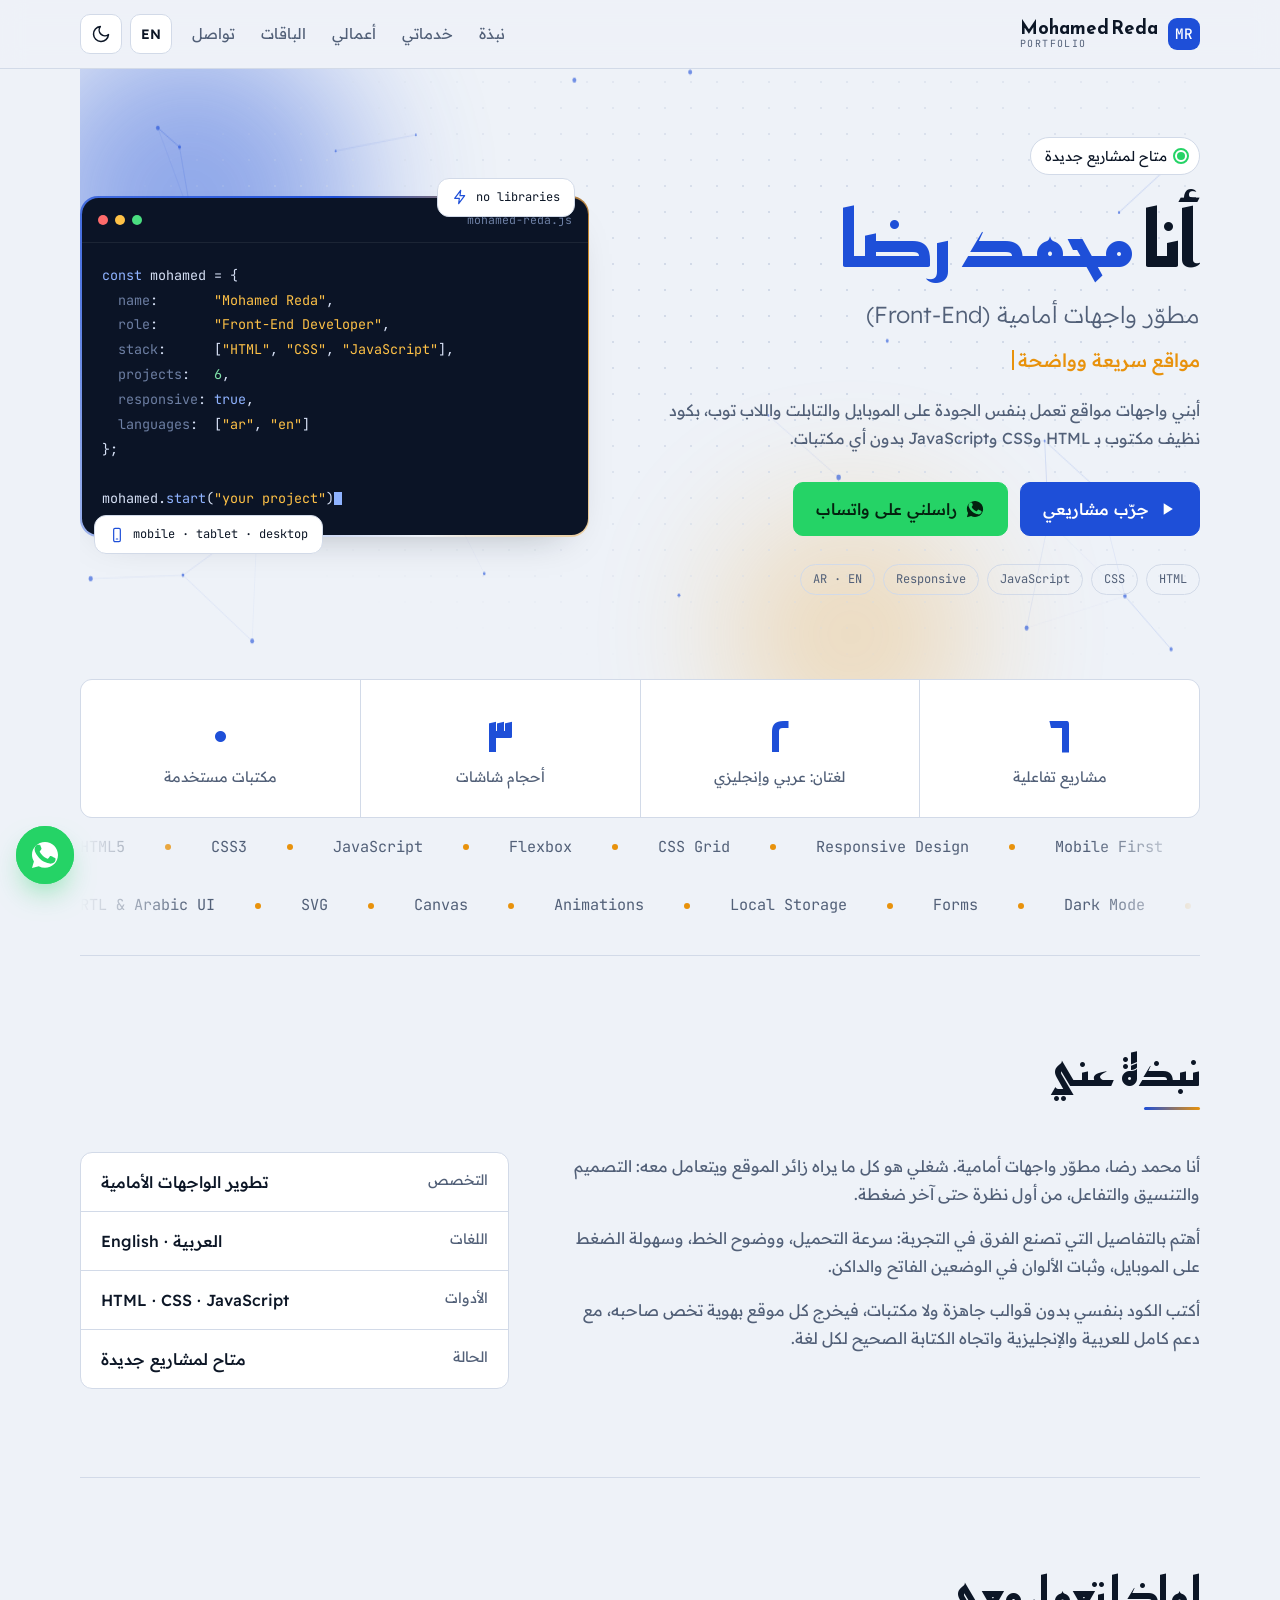
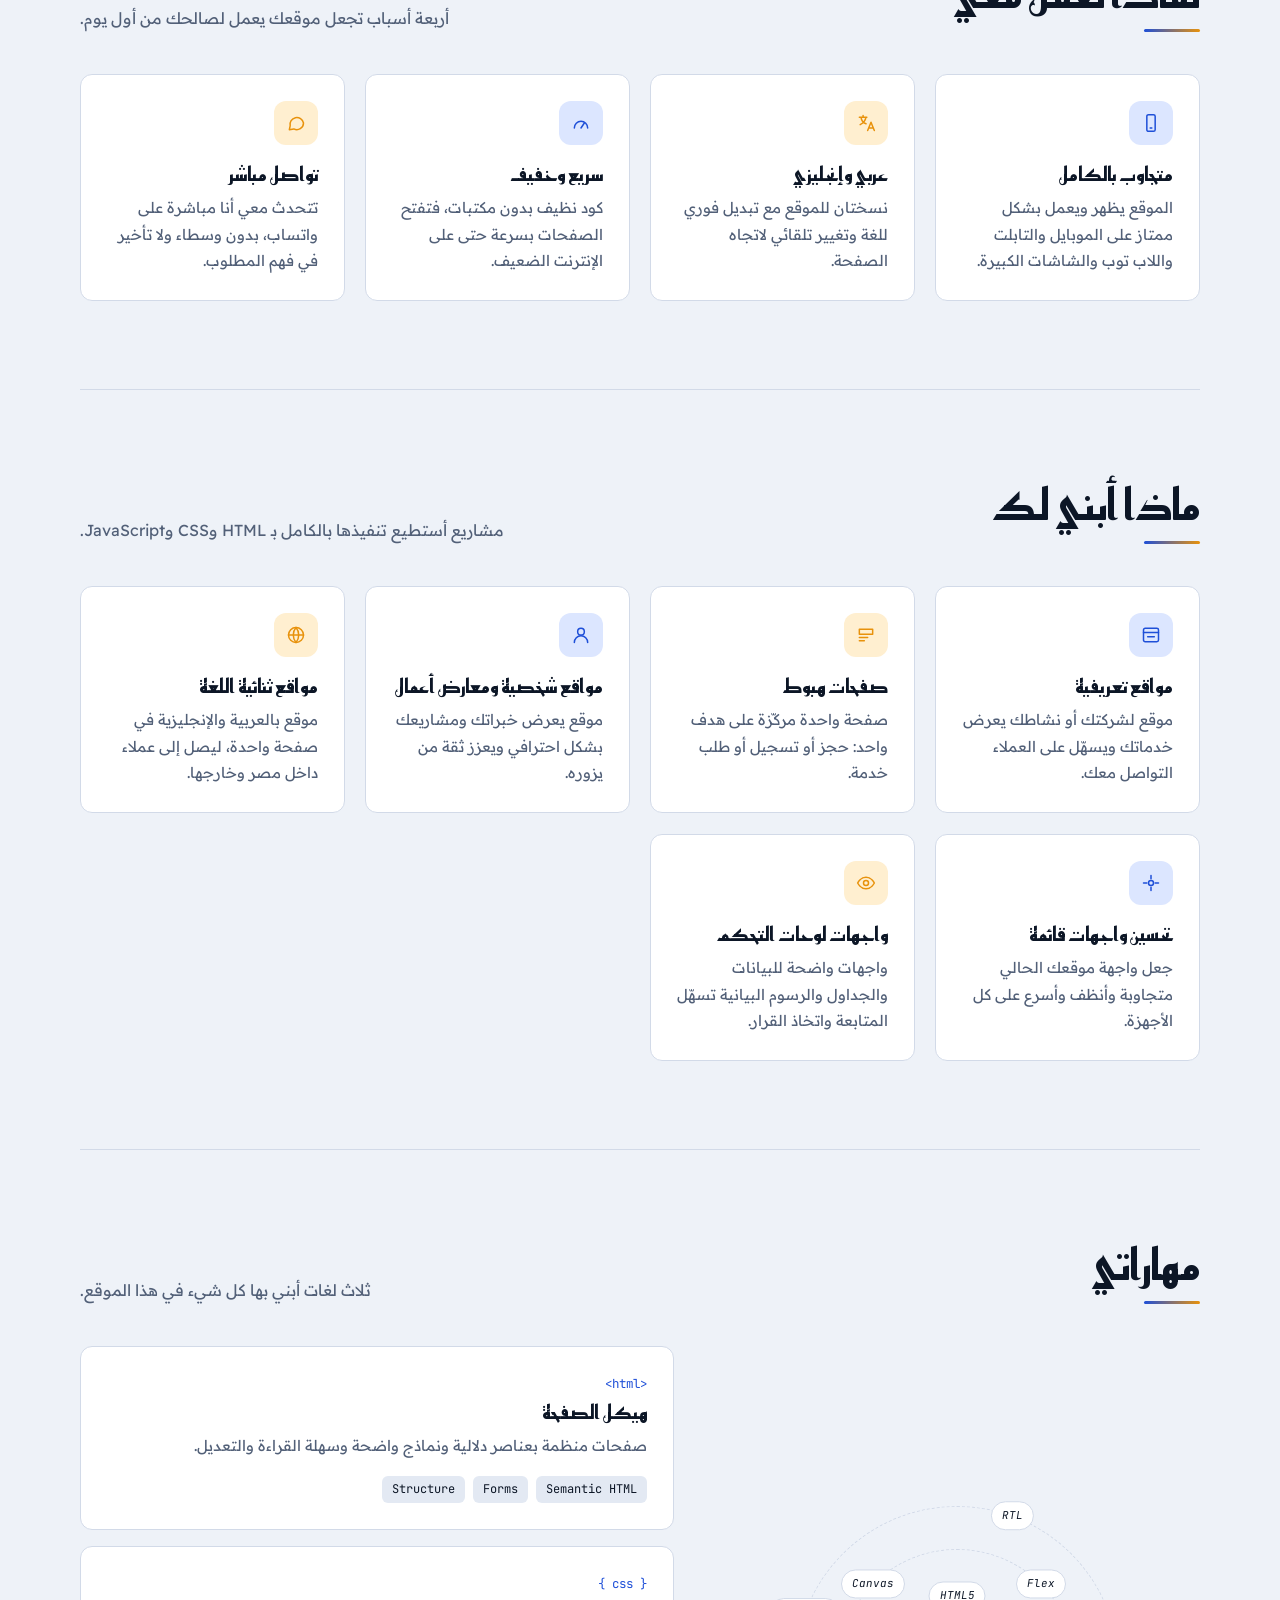
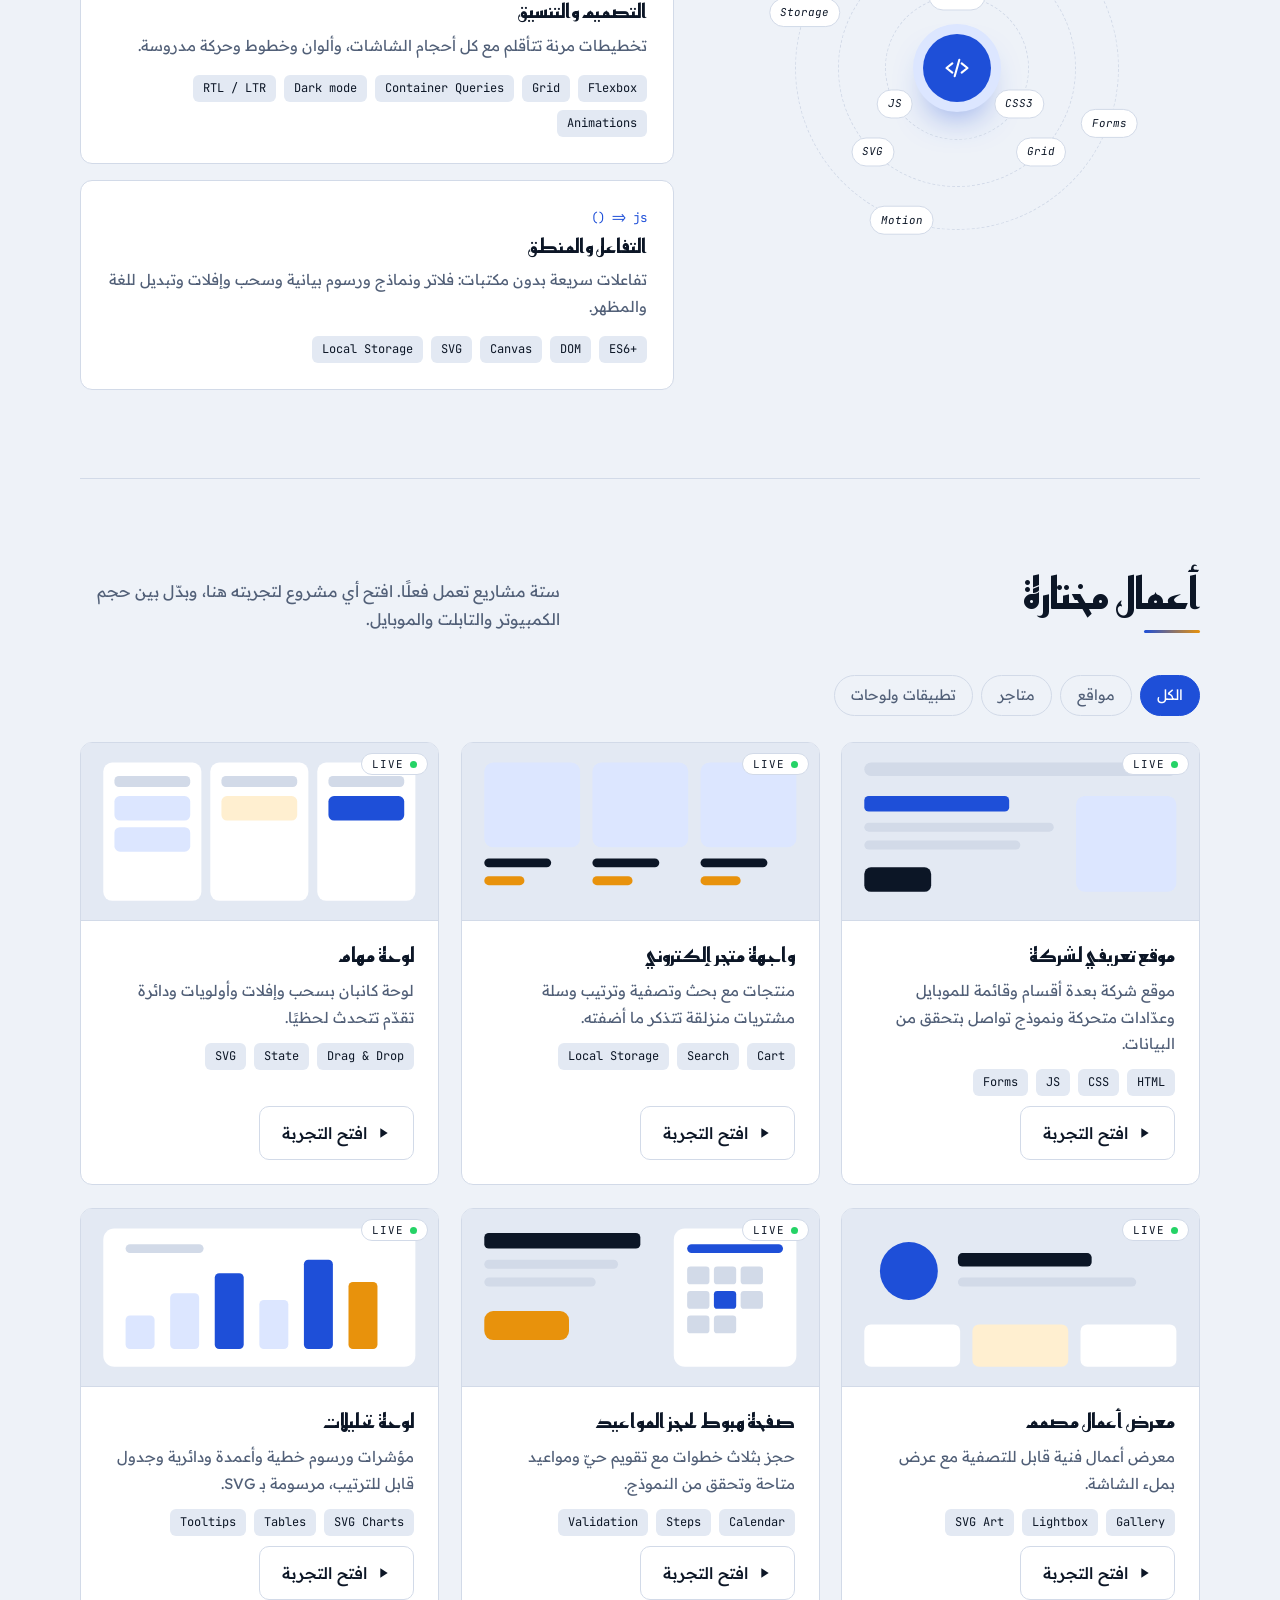
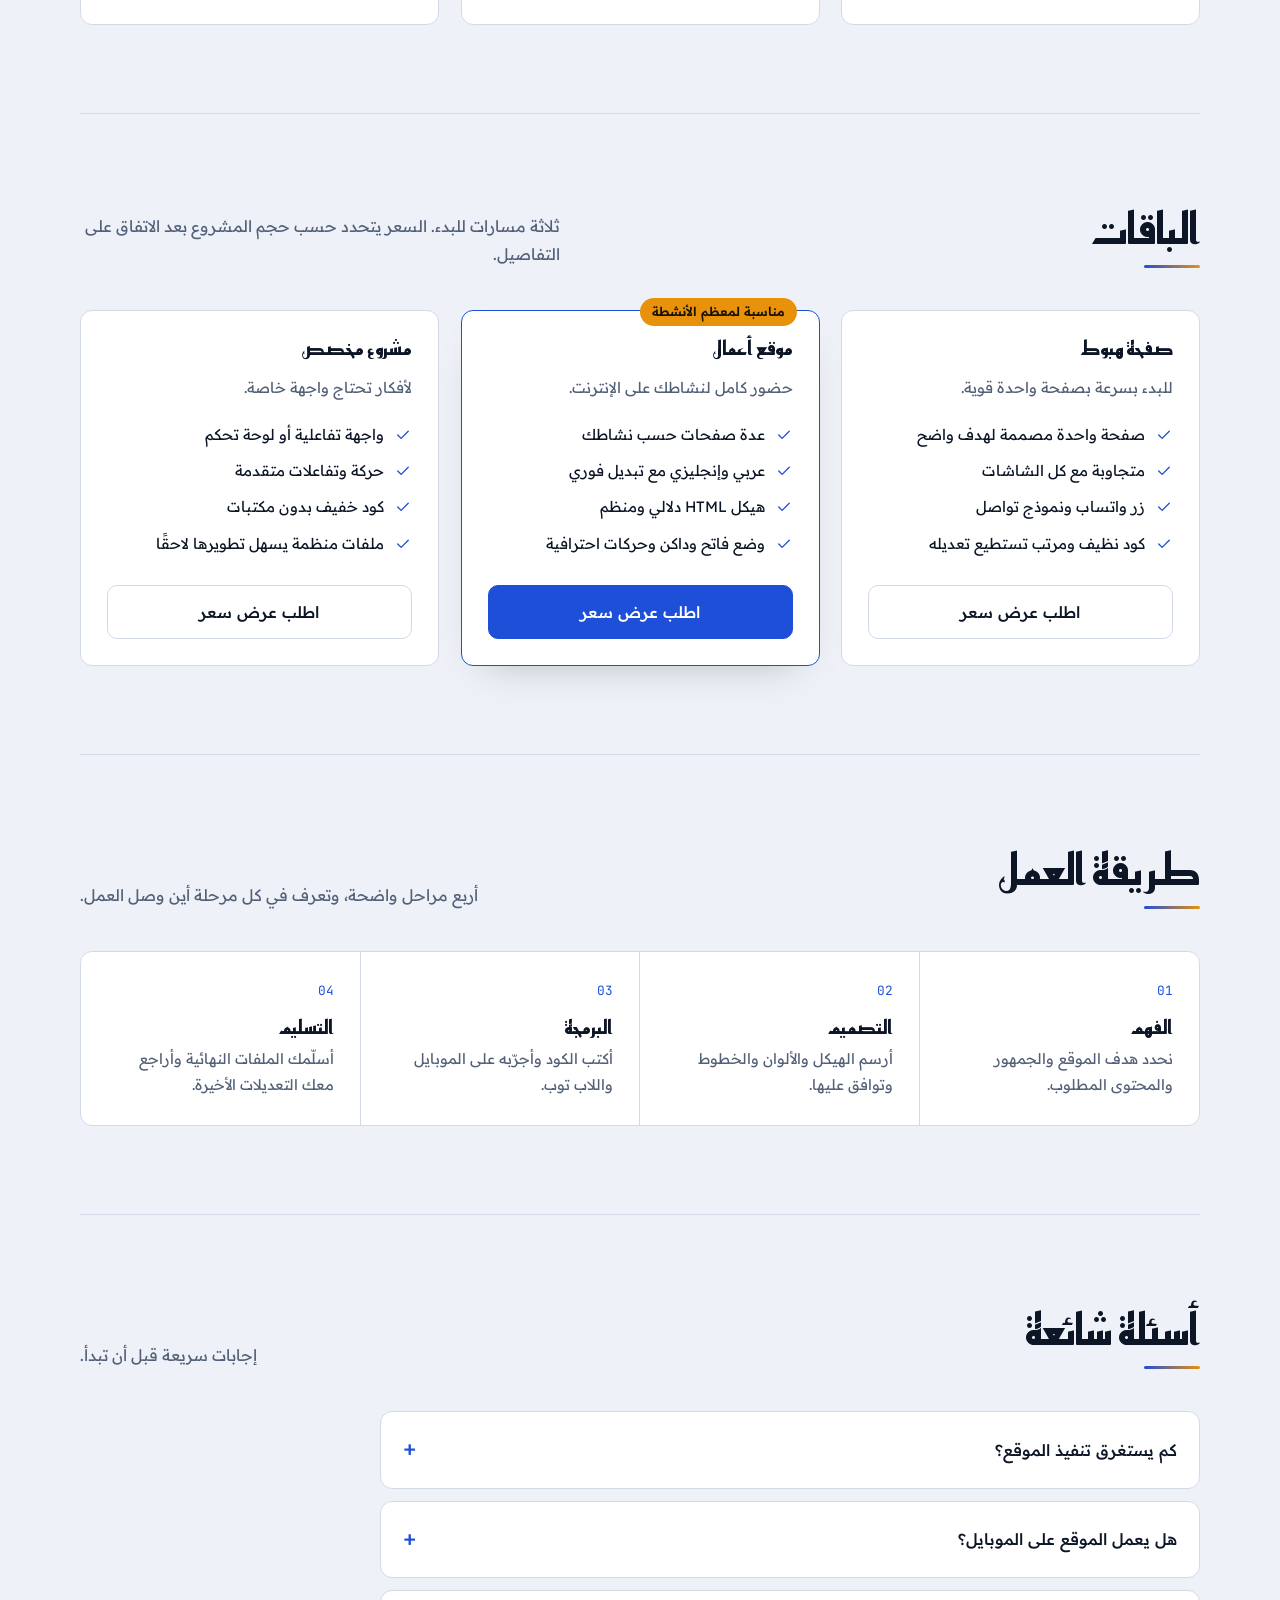
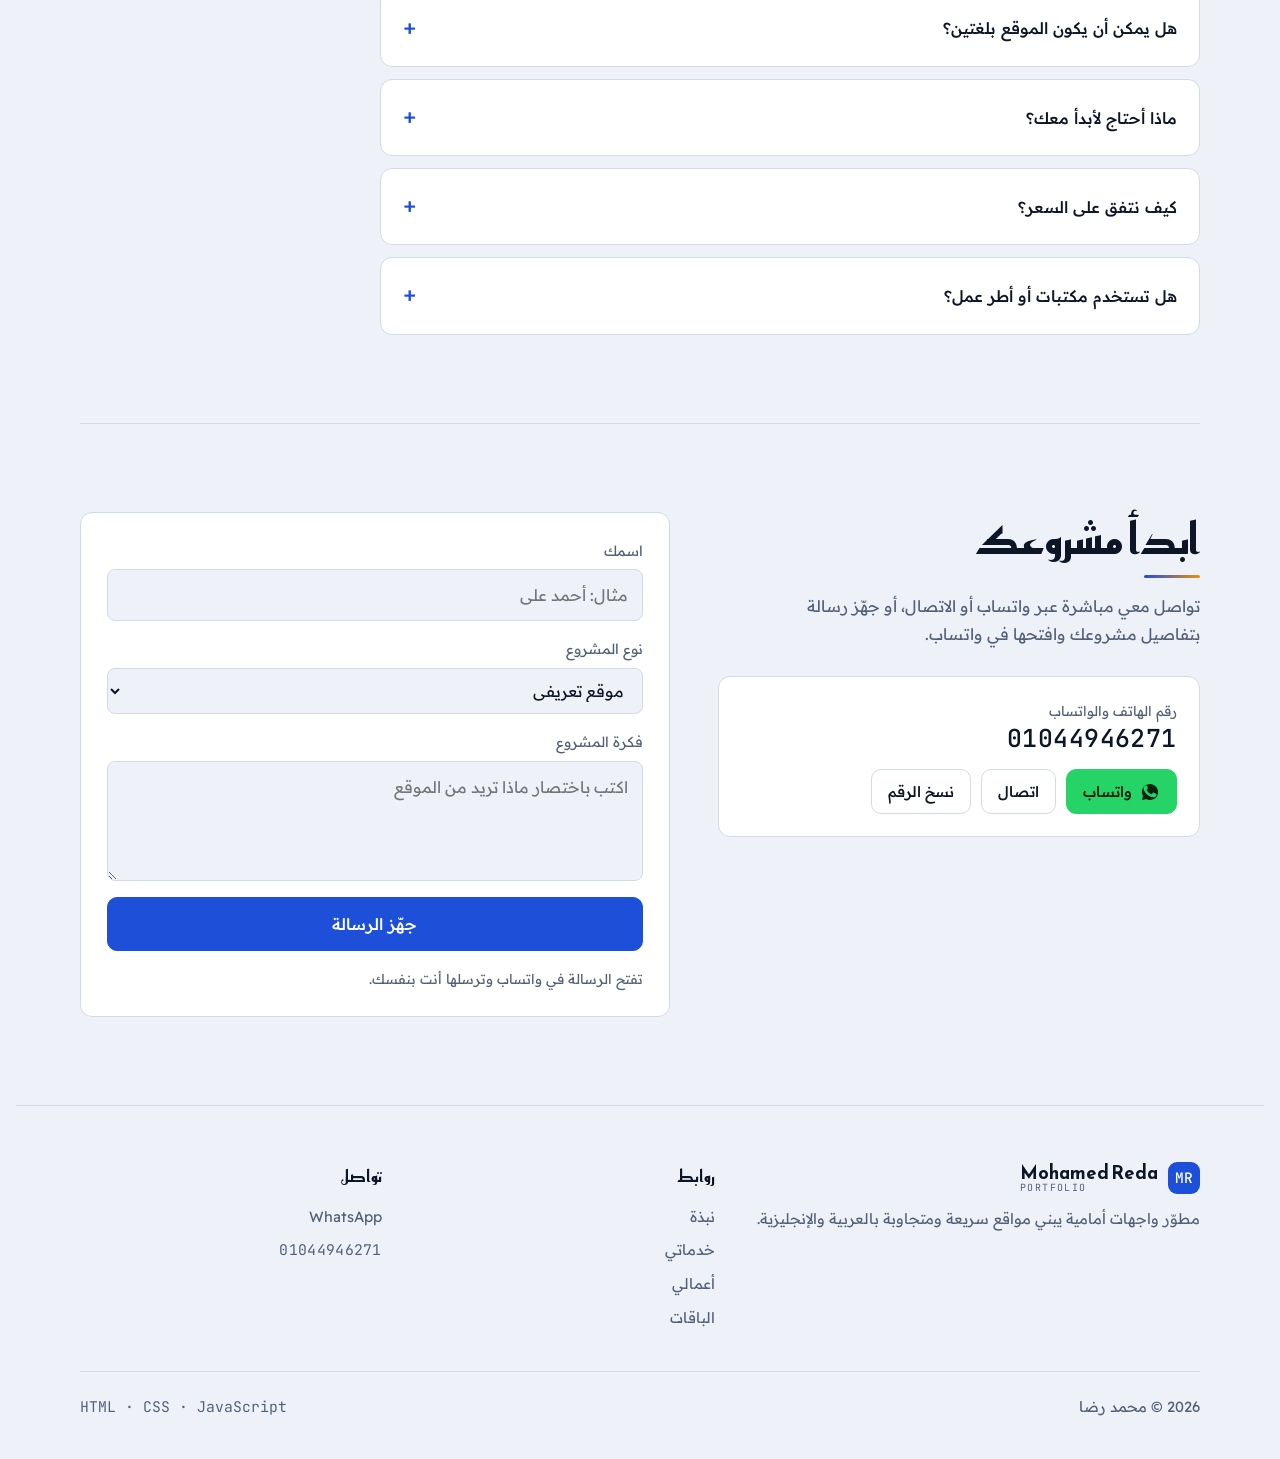
==== Mohamed-Reda-Portfolio-1.html @ 4287ff95 "first commit" ====
<!doctype html>
<html lang="ar" dir="rtl">
<head>
<meta charset="utf-8">
<meta name="viewport" content="width=device-width, initial-scale=1, viewport-fit=cover">
<title>Mohamed Reda Portfolio</title>
<meta name="description" content="Mohamed Reda Portfolio. Front-end web developer building fast, responsive websites in Arabic and English with plain HTML, CSS and JavaScript.">
<meta property="og:type" content="website">
<meta property="og:title" content="Mohamed Reda Portfolio">
<meta property="og:description" content="Front-end web developer. Six live demo projects, responsive on every screen, in Arabic and English.">
<meta name="theme-color" content="#08101E">
<script>
/* set language and direction before first paint */
(function () {
  var lang = "ar";
  try { var s = localStorage.getItem("mr-lang"); if (s === "ar" || s === "en") lang = s; } catch (e) {}
  var r = document.documentElement;
  r.setAttribute("lang", lang);
  r.setAttribute("dir", lang === "ar" ? "rtl" : "ltr");
})();
</script>
<script type="application/ld+json">
{"@context":"https://schema.org","@type":"Person","name":"Mohamed Reda","alternateName":"محمد رضا","jobTitle":"Front-End Web Developer","telephone":"+201044946271","knowsLanguage":["ar","en"],"knowsAbout":["HTML","CSS","JavaScript","Responsive web design"]}
</script>
<link rel="icon" href="data:image/svg+xml,%3Csvg xmlns='http://www.w3.org/2000/svg' viewBox='0 0 32 32'%3E%3Crect width='32' height='32' rx='8' fill='%231E4FD8'/%3E%3Ctext x='16' y='22' font-family='monospace' font-size='15' font-weight='700' text-anchor='middle' fill='white'%3EMR%3C/text%3E%3C/svg%3E">
<link rel="preconnect" href="https://fonts.googleapis.com">
<link rel="preconnect" href="https://fonts.gstatic.com" crossorigin>
<link rel="stylesheet" href="https://fonts.googleapis.com/css2?family=Reem+Kufi:wght@500;700&family=Readex+Pro:wght@300;400;500;600&family=JetBrains+Mono:wght@400;500&display=swap">
<style>
/* ===== css/style.css ===== */
/* Mohamed Reda Portfolio: main styles.
   Layout: bilingual (RTL/LTR) long-form portfolio. Midnight-navy ground, cobalt accent, amber highlight.
   One bold moment: the hero (particles, glow, spinning-border code card). Everything else stays quiet and consistent. */

:root {
  --bg: #EEF2F8;
  --surface: #FFFFFF;
  --surface-2: #E3E9F3;
  --fg: #0C1626;
  --muted: #526078;
  --line: #D2DAE8;
  --accent: #1E4FD8;
  --accent-ink: #FFFFFF;
  --accent-soft: #DCE6FF;
  --amber: #E8920C;
  --amber-soft: #FFEFD0;
  --code-bg: #0B1426;
  --code-fg: #D6E0F5;
  --code-key: #8FB3FF;
  --code-str: #FFC247;
  --code-dim: #6D7FA3;
  --shadow: 0 18px 40px -26px rgba(12, 22, 38, .35);

  --wa: #25D366;
  --wa-ink: #04210F;

  --font-display: "Reem Kufi", "Readex Pro", system-ui, sans-serif;
  --font-body: "Readex Pro", system-ui, -apple-system, "Segoe UI", Tahoma, sans-serif;
  --font-mono: "JetBrains Mono", ui-monospace, Menlo, Consolas, monospace;

  --radius: 12px;
  --maxw: 1120px;
  --dir: 1;
}
@media (prefers-color-scheme: dark) {
  :root:not([data-theme="light"]) {
    --bg: #08101E;
    --surface: #101B2E;
    --surface-2: #17243B;
    --fg: #E6EDF9;
    --muted: #92A1BC;
    --line: #22314B;
    --accent: #7BA5FF;
    --accent-ink: #06122B;
    --accent-soft: #16264A;
    --amber: #FFC247;
    --amber-soft: #3A2B0C;
    --code-bg: #060C18;
    --shadow: 0 18px 40px -26px rgba(0, 0, 0, .8);
    color-scheme: dark;
  }
}
:root[data-theme="dark"] {
  --bg: #08101E;
  --surface: #101B2E;
  --surface-2: #17243B;
  --fg: #E6EDF9;
  --muted: #92A1BC;
  --line: #22314B;
  --accent: #7BA5FF;
  --accent-ink: #06122B;
  --accent-soft: #16264A;
  --amber: #FFC247;
  --amber-soft: #3A2B0C;
  --code-bg: #060C18;
  --shadow: 0 18px 40px -26px rgba(0, 0, 0, .8);
  color-scheme: dark;
}
html[dir="rtl"] { --dir: -1; }

* { box-sizing: border-box; }
[hidden] { display: none !important; }
img { max-width: 100%; }
html { scroll-behavior: smooth; scroll-padding-top: 84px; }
body {
  margin: 0;
  background: var(--bg);
  color: var(--fg);
  font-family: var(--font-body);
  font-size: 16px;
  line-height: 1.75;
  padding-inline: 16px;
  padding-block: 0;
  -webkit-font-smoothing: antialiased;
  overflow-wrap: break-word;
  overflow-x: clip;
}
html.lock { overflow: hidden; }
a { color: inherit; }
:focus-visible { outline: 2px solid var(--accent); outline-offset: 3px; border-radius: 4px; }
.wrap { max-width: var(--maxw); margin-inline: auto; min-width: 0; }
h1, h2, h3 { font-family: var(--font-display); text-wrap: balance; line-height: 1.25; margin: 0; }
p { margin: 0; }
.sr { position: absolute; width: 1px; height: 1px; overflow: hidden; clip: rect(0 0 0 0); white-space: nowrap; }
.num { direction: ltr; unicode-bidi: isolate; display: inline-block; font-family: var(--font-mono); letter-spacing: .02em; }
.ic { width: 20px; height: 20px; fill: none; stroke: currentColor; stroke-width: 1.8; stroke-linecap: round; stroke-linejoin: round; flex: none; }
.ic-fill { width: 20px; height: 20px; flex: none; }

/* ---------- scroll reveal (readable at rest, slides into place) ---------- */
html.anim [data-r] {
  opacity: .3; translate: 0 30px;
  transition: opacity .8s ease, translate .9s cubic-bezier(.2,.7,.2,1), scale .9s cubic-bezier(.2,.7,.2,1), transform .3s ease, border-color .3s ease, box-shadow .3s ease;
  transition-delay: var(--d, 0ms);
}
html.anim [data-r="left"] { translate: calc(var(--dir) * 44px) 0; }
html.anim [data-r="right"] { translate: calc(var(--dir) * -44px) 0; }
html.anim [data-r="zoom"] { translate: none; scale: .92; }
html.anim [data-r].in { opacity: 1; translate: none; scale: none; }
@media (max-width: 1180px) {
  html.anim [data-r="left"], html.anim [data-r="right"] { translate: 0 30px; }
}

/* ---------- top bar ---------- */
.bar {
  position: sticky; top: env(safe-area-inset-top, 0px); z-index: 30;
  margin-inline: -16px; padding-inline: 16px;
  background: color-mix(in srgb, var(--bg) 86%, transparent);
  backdrop-filter: blur(12px);
  border-bottom: 1px solid var(--line);
  transition: box-shadow .3s ease;
}
.bar.scrolled { box-shadow: 0 10px 30px -22px rgba(0, 0, 0, .6); }
.bar .wrap { display: flex; align-items: center; justify-content: space-between; gap: 12px; height: 68px; transition: height .3s ease; }
.bar.scrolled .wrap { height: 58px; }
.progress { position: absolute; bottom: -1px; inset-inline: 0; height: 2px; background: linear-gradient(90deg, var(--accent), var(--amber)); transform: scaleX(0); transform-origin: left; }
html[dir="rtl"] .progress { transform-origin: right; }
.brand { font-family: var(--font-display); font-weight: 700; font-size: 1.15rem; text-decoration: none; display: flex; align-items: center; gap: 10px; white-space: nowrap; flex: none; line-height: 1.1; }
.brand b { width: 32px; height: 32px; border-radius: 9px; background: var(--accent); color: var(--accent-ink); display: grid; place-items: center; font-size: .9rem; font-family: var(--font-mono); font-weight: 500; direction: ltr; transition: transform .4s cubic-bezier(.2,.7,.2,1); }
.brand:hover b { transform: rotate(-8deg) scale(1.08); }
.bname { display: grid; direction: ltr; text-align: start; }
.bname small { font-family: var(--font-mono); font-weight: 400; font-size: .62rem; letter-spacing: .14em; text-transform: uppercase; color: var(--muted); }
.nav { display: flex; align-items: center; gap: 8px; min-width: 0; }
.nav-links { display: flex; gap: 2px; overflow-x: auto; scrollbar-width: none; min-width: 0; }
.nav-links::-webkit-scrollbar { display: none; }
.nav-links a { position: relative; text-decoration: none; padding: 6px 12px; border-radius: 8px; font-size: .93rem; color: var(--muted); white-space: nowrap; transition: color .2s ease; }
.nav-links a::after { content: ""; position: absolute; inset-inline: 12px; bottom: 2px; height: 2px; border-radius: 2px; background: var(--accent); transform: scaleX(0); transition: transform .3s cubic-bezier(.2,.7,.2,1); }
.nav-links a:hover, .nav-links a.active { color: var(--fg); }
.nav-links a:hover::after, .nav-links a.active::after { transform: scaleX(1); }
.tool-btn {
  flex: none; min-width: 40px; height: 40px; padding-inline: 10px; border-radius: 10px; border: 1px solid var(--line);
  background: var(--surface); color: var(--fg); cursor: pointer; display: grid; place-items: center;
  font: inherit; font-size: .85rem; font-weight: 600; transition: border-color .2s ease, transform .3s ease;
}
.tool-btn:hover { border-color: var(--accent); }
.theme-btn:hover svg { animation: wiggle .6s ease; }
.theme-btn .sun { display: none; }
:root[data-theme="dark"] .theme-btn .sun { display: block; }
:root[data-theme="dark"] .theme-btn .moon { display: none; }
@media (prefers-color-scheme: dark) {
  :root:not([data-theme="light"]) .theme-btn .sun { display: block; }
  :root:not([data-theme="light"]) .theme-btn .moon { display: none; }
}
@keyframes wiggle { 25% { transform: rotate(-20deg); } 75% { transform: rotate(20deg); } }

/* ---------- buttons ---------- */
.btn {
  position: relative; overflow: hidden; isolation: isolate;
  display: inline-flex; align-items: center; justify-content: center; gap: 8px; padding: 12px 22px; border-radius: 10px; font: inherit; font-weight: 500;
  text-decoration: none; cursor: pointer; border: 1px solid var(--line); background: var(--surface); color: var(--fg); min-height: 46px;
  transition: transform .2s ease, border-color .2s ease, box-shadow .2s ease, filter .2s ease;
}
.btn::after { content: ""; position: absolute; inset: 0; z-index: -1; background: linear-gradient(110deg, transparent 30%, rgba(255,255,255,.3) 50%, transparent 70%); translate: -120% 0; transition: translate .7s ease; }
.btn:hover::after { translate: 120% 0; }
.btn:hover { border-color: var(--accent); transform: translateY(-2px); }
.btn:active { transform: translateY(0) scale(.98); }
.btn.primary { background: var(--accent); color: var(--accent-ink); border-color: var(--accent); }
.btn.primary:hover { filter: brightness(1.08); box-shadow: 0 12px 26px -12px var(--accent); }
.btn.wa { background: var(--wa); color: var(--wa-ink); border-color: var(--wa); }
.btn.wa:hover { filter: brightness(1.05); box-shadow: 0 12px 26px -12px var(--wa); }
.wa-ic { color: #fff; --hs: var(--wa); }
.btn.wa .wa-ic { color: var(--wa-ink); --hs: var(--wa); }
.magnetic { translate: var(--tx, 0px) var(--tyy, 0px); transition: translate .25s ease, transform .2s ease, border-color .2s ease, box-shadow .2s ease, filter .2s ease; }
.ripple { position: absolute; border-radius: 50%; background: currentColor; opacity: .25; transform: scale(0); animation: ripple .65s ease-out forwards; pointer-events: none; z-index: -1; }
@keyframes ripple { to { transform: scale(4); opacity: 0; } }

/* ---------- hover helpers ---------- */
.lift { transform: perspective(900px) rotateX(var(--rx, 0deg)) rotateY(var(--ry, 0deg)) translateY(var(--ty, 0px)); transition: transform .25s ease, border-color .3s ease, box-shadow .3s ease; will-change: transform; }
.lift:hover { --ty: -5px; }
.spot { position: relative; }
.spot::before { content: ""; position: absolute; inset: 0; z-index: 0; border-radius: inherit; pointer-events: none; opacity: 0; transition: opacity .3s ease;
  background: radial-gradient(260px circle at var(--mx, 50%) var(--my, 50%), color-mix(in srgb, var(--accent) 16%, transparent), transparent 70%); }
.spot:hover::before { opacity: 1; }
.spot > * { position: relative; z-index: 1; }
.cursor-glow { position: fixed; z-index: 1; left: 0; top: 0; width: 460px; height: 460px; margin: -230px 0 0 -230px; border-radius: 50%; pointer-events: none; opacity: 0;
  background: radial-gradient(circle, color-mix(in srgb, var(--accent) 14%, transparent), transparent 65%); transition: opacity .4s ease; will-change: transform; }
.cursor-glow.on { opacity: 1; }
@media (hover: none), (pointer: coarse) { .cursor-glow { display: none; } }

/* ---------- hero ---------- */
.hero { position: relative; isolation: isolate; overflow: clip; padding-block: 68px 84px; display: grid; grid-template-columns: 1.05fr .95fr; gap: 48px; align-items: center; }
.hero > * { min-width: 0; }
.fx { position: absolute; inset: 0; width: 100%; height: 100%; z-index: -1; pointer-events: none; }
.glow { position: absolute; z-index: -2; border-radius: 50%; filter: blur(70px); opacity: .45; pointer-events: none; }
.glow.g1 { width: 340px; height: 340px; background: var(--accent); inset-inline-end: -60px; top: -40px; translate: 0 calc(var(--sy, 0) * .14px); animation: drift 14s ease-in-out infinite alternate; }
.glow.g2 { width: 250px; height: 250px; background: var(--amber); inset-inline-start: 20%; bottom: -80px; opacity: .26; translate: 0 calc(var(--sy, 0) * -.1px); animation: drift 18s ease-in-out infinite alternate-reverse; }
@keyframes drift { to { transform: translate(40px, 30px) scale(1.12); } }
.dots { position: absolute; inset: 0; z-index: -2; background-image: radial-gradient(var(--line) 1px, transparent 1px); background-size: 26px 26px; -webkit-mask-image: radial-gradient(ellipse at 70% 40%, #000 20%, transparent 72%); mask-image: radial-gradient(ellipse at 70% 40%, #000 20%, transparent 72%); }
.avail { display: inline-flex; align-items: center; gap: 10px; padding: 6px 14px; border: 1px solid var(--line); background: var(--surface); border-radius: 999px; font-size: .85rem; }
.avail i { width: 8px; height: 8px; border-radius: 50%; background: var(--wa); position: relative; }
.avail i::after { content: ""; position: absolute; inset: -4px; border-radius: 50%; border: 2px solid var(--wa); animation: ping 2s ease-out infinite; }
@keyframes ping { from { transform: scale(.6); opacity: .9; } to { transform: scale(1.6); opacity: 0; } }
.hero h1 { font-size: clamp(2.6rem, 7.4vw, 4.8rem); font-weight: 700; margin-block: 18px 6px; }
.hero h1 .nm { color: var(--accent); display: inline-block; }
.hero h1 .w, .hero h1 .ch { display: inline-block; animation: wordIn .9s cubic-bezier(.2,.7,.2,1) both; animation-delay: calc(var(--i, 0) * 55ms + 120ms); }
@keyframes wordIn { from { opacity: 0; transform: translateY(.6em) rotate(5deg); filter: blur(8px); } }
.role { font-size: clamp(1.1rem, 2.4vw, 1.45rem); color: var(--muted); font-weight: 300; }
.typed { margin-top: 10px; min-height: 2em; color: var(--amber); font-weight: 500; font-size: clamp(1rem, 2vw, 1.15rem); }
.typed span::after { content: ""; display: inline-block; width: 2px; height: 1.1em; background: var(--amber); margin-inline-start: 4px; vertical-align: -3px; animation: blink 1s steps(1) infinite; }
.lead { margin-top: 14px; max-width: 34em; color: var(--muted); }
.cta { display: flex; flex-wrap: wrap; gap: 12px; margin-top: 30px; }
.tags { display: flex; flex-wrap: wrap; gap: 8px; margin-top: 28px; }
.tag-pill { font-family: var(--font-mono); font-size: .75rem; padding: 4px 12px; border-radius: 999px; border: 1px solid var(--line); color: var(--muted); direction: ltr; transition: color .2s ease, border-color .2s ease, transform .2s ease; }
.tag-pill:hover { color: var(--accent); border-color: var(--accent); transform: translateY(-2px); }

.stage { position: relative; min-width: 0; }
@property --ang { syntax: "<angle>"; inherits: false; initial-value: 0deg; }
.code-wrap { position: relative; border-radius: 18px; padding: 1.5px; background: conic-gradient(from var(--ang), var(--accent), var(--amber), transparent 42%, var(--accent)); animation: spin 7s linear infinite, floaty 7s ease-in-out infinite; box-shadow: var(--shadow); }
@keyframes spin { to { --ang: 360deg; } }
@keyframes floaty { 50% { translate: 0 -10px; } }
.code { direction: ltr; text-align: left; background: var(--code-bg); color: var(--code-fg); border-radius: 16.5px; overflow: hidden; }
.code-head { display: flex; align-items: center; gap: 7px; padding: 12px 16px; border-bottom: 1px solid rgba(255,255,255,.07); }
.code-head i { width: 10px; height: 10px; border-radius: 50%; background: #2A3A5C; }
.code-head i:nth-child(1) { background: #FF6B6B; } .code-head i:nth-child(2) { background: #FFC247; } .code-head i:nth-child(3) { background: #4ADE80; }
.code-head span { margin-left: auto; font-family: var(--font-mono); font-size: .72rem; color: var(--code-dim); }
.code pre { margin: 0; padding: 20px 20px 24px; font-family: var(--font-mono); font-size: .84rem; line-height: 1.85; overflow-x: auto; }
.k { color: var(--code-key); } .s { color: var(--code-str); } .d { color: var(--code-dim); } .n { color: #7EE0A8; }
.caret { display: inline-block; width: 8px; height: 1em; background: var(--code-key); vertical-align: -2px; animation: blink 1.1s steps(1) infinite; }
@keyframes blink { 50% { opacity: 0; } }
.badge {
  position: absolute; direction: ltr; display: inline-flex; align-items: center; gap: 8px; padding: 8px 14px; border-radius: 12px;
  background: var(--surface); color: var(--fg); border: 1px solid var(--line); box-shadow: var(--shadow);
  font-family: var(--font-mono); font-size: .75rem; animation: floaty 6s ease-in-out infinite;
}
.badge .ic { width: 16px; height: 16px; color: var(--accent); }
.badge.b1 { bottom: -18px; left: 14px; animation-delay: -2s; }
.badge.b2 { top: -18px; right: 14px; animation-delay: -4s; }

/* ---------- stats ---------- */
.stats { display: grid; grid-template-columns: repeat(auto-fit, minmax(150px, 1fr)); gap: 1px; background: var(--line); border: 1px solid var(--line); border-radius: var(--radius); overflow: hidden; }
.stat { background: var(--surface); padding: 26px 16px; text-align: center; transition: background .3s ease; }
.stat:hover { background: var(--accent-soft); }
.stat b { display: block; font-family: var(--font-display); font-size: clamp(2.2rem, 5vw, 3.2rem); line-height: 1.1; color: var(--accent); font-variant-numeric: tabular-nums; }
.stat span { color: var(--muted); font-size: .9rem; }

/* ---------- marquee ---------- */
.marquee { direction: ltr; overflow: hidden; padding-block: 16px; -webkit-mask-image: linear-gradient(90deg, transparent, #000 10%, #000 90%, transparent); mask-image: linear-gradient(90deg, transparent, #000 10%, #000 90%, transparent); }
.marquee:first-of-type { margin-top: 28px; }
.track { display: flex; gap: 40px; width: max-content; animation: scroll 40s linear infinite; }
.track.rev { animation-direction: reverse; animation-duration: 46s; }
.marquee:hover .track { animation-play-state: paused; }
.track span { font-family: var(--font-mono); font-size: .95rem; color: var(--muted); white-space: nowrap; display: inline-flex; align-items: center; gap: 40px; }
.track span::after { content: ""; width: 6px; height: 6px; border-radius: 50%; background: var(--amber); }
@keyframes scroll { to { transform: translateX(-50%); } }

/* ---------- sections ---------- */
section { padding-block: 88px; border-top: 1px solid var(--line); }
.marquee + section { margin-top: 20px; }
.sec-head { display: flex; flex-wrap: wrap; align-items: end; justify-content: space-between; gap: 12px 24px; margin-bottom: 42px; }
.sec-head h2, .h2 { font-size: clamp(1.9rem, 4.2vw, 2.7rem); position: relative; padding-bottom: 12px; }
.sec-head h2::after, .h2::after { content: ""; position: absolute; inset-inline-start: 0; bottom: 0; width: 56px; height: 3px; border-radius: 3px; background: linear-gradient(90deg, var(--accent), var(--amber)); transform: scaleX(.25); transform-origin: left; transition: transform .9s cubic-bezier(.2,.7,.2,1) .2s; }
html[dir="rtl"] .sec-head h2::after, html[dir="rtl"] .h2::after { transform-origin: right; }
html:not(.anim) .sec-head h2::after, html:not(.anim) .h2::after, .sec-head h2.in::after, .intro.in .h2::after { transform: scaleX(1); }
.sec-head p { color: var(--muted); max-width: 30em; }

/* about */
.about { display: grid; grid-template-columns: 1.2fr .8fr; gap: 48px; }
.about > * { min-width: 0; }
.about p { color: var(--muted); }
.about p + p { margin-top: 16px; }
.facts { margin: 0; display: grid; align-content: start; border: 1px solid var(--line); border-radius: var(--radius); background: var(--surface); }
.facts div { display: flex; justify-content: space-between; gap: 16px; padding: 15px 20px; transition: background .25s ease; }
.facts div:hover { background: var(--accent-soft); }
.facts div + div { border-top: 1px solid var(--line); }
.facts dt { color: var(--muted); font-size: .9rem; flex: none; }
.facts dd { margin: 0; font-weight: 500; text-align: end; min-width: 0; }

/* cards */
.grid { display: grid; gap: 20px; }
.grid.c4 { grid-template-columns: repeat(auto-fit, minmax(235px, 1fr)); }
.grid.c3 { grid-template-columns: repeat(auto-fit, minmax(260px, 1fr)); }
.card { background: var(--surface); border: 1px solid var(--line); border-radius: var(--radius); padding: 26px; min-width: 0; }
.card:hover { border-color: var(--accent); box-shadow: var(--shadow); }
.card h3 { font-size: 1.22rem; margin-bottom: 8px; }
.card p { color: var(--muted); font-size: .94rem; }
.ico { width: 44px; height: 44px; border-radius: 12px; background: var(--accent-soft); color: var(--accent); display: grid; place-items: center; margin-bottom: 18px; transition: transform .4s cubic-bezier(.2,.7,.2,1); }
.ico.am { background: var(--amber-soft); color: var(--amber); }
.card:hover .ico { transform: rotate(-8deg) scale(1.1); }
.card:hover .ico .ic { animation: wiggle .6s ease; }
.chips { display: flex; flex-wrap: wrap; gap: 8px; margin-top: 16px; }
.chip { font-family: var(--font-mono); font-size: .75rem; padding: 3px 10px; border-radius: 6px; background: var(--surface-2); color: var(--fg); direction: ltr; }

/* skills + orbit */
.skills-layout { display: grid; grid-template-columns: .9fr 1.1fr; gap: 40px; align-items: center; }
.skills-layout > * { min-width: 0; }
#skills { overflow-x: clip; }
.skill-list { display: grid; gap: 16px; }
.skill .tag { font-family: var(--font-mono); font-size: .78rem; color: var(--accent); direction: ltr; display: block; }
html[dir="rtl"] .skill .tag { text-align: right; }
html[dir="ltr"] .skill .tag { text-align: left; }
.skill h3 { margin-block: 6px 8px; }
.orbit { --size: min(360px, calc(100vw - 110px)); position: relative; width: var(--size); height: var(--size); margin-inline: auto; }
.orbit .core { position: absolute; inset: calc(50% - 34px); width: 68px; height: 68px; border-radius: 50%; background: var(--accent); color: var(--accent-ink); display: grid; place-items: center; box-shadow: 0 0 0 10px var(--accent-soft), 0 20px 40px -14px var(--accent); animation: pulse 3s ease-in-out infinite; }
.orbit .core .ic { width: 28px; height: 28px; }
@keyframes pulse { 50% { transform: scale(1.08); } }
.ring { position: absolute; width: calc(var(--r) * 2); height: calc(var(--r) * 2); left: calc(50% - var(--r)); top: calc(50% - var(--r)); border: 1px dashed var(--line); border-radius: 50%; animation: turn var(--t) linear infinite; }
.ring.r1 { --r: calc(var(--size) * .2); --t: 18s; }
.ring.r2 { --r: calc(var(--size) * .33); --t: 28s; animation-direction: reverse; }
.ring.r3 { --r: calc(var(--size) * .45); --t: 40s; }
@keyframes turn { to { transform: rotate(360deg); } }
.ring .pos { position: absolute; left: 50%; top: 50%; width: 0; height: 0; display: block; transform: rotate(var(--a)) translateY(calc(var(--r) * -1)); }
.ring .up { position: absolute; left: 0; top: 0; width: 0; height: 0; display: block; transform: rotate(calc(var(--a) * -1)); }
.ring .oc { position: absolute; left: 0; top: 0; translate: -50% -50%; padding: 4px 10px; border-radius: 999px; background: var(--surface); border: 1px solid var(--line); font-family: var(--font-mono); font-size: .68rem; color: var(--fg); white-space: nowrap; animation: counter var(--t) linear infinite; box-shadow: var(--shadow); }
@keyframes counter { to { rotate: -360deg; } }
.ring.r2 .oc { animation-name: counter2; }
@keyframes counter2 { to { rotate: 360deg; } }

/* ---------- projects ---------- */
.filters { display: flex; flex-wrap: wrap; gap: 8px; margin-bottom: 26px; }
.filter { font: inherit; font-size: .9rem; padding: 7px 16px; border-radius: 999px; border: 1px solid var(--line); background: transparent; color: var(--muted); cursor: pointer; min-height: 38px; transition: all .25s ease; }
.filter:hover { color: var(--fg); border-color: var(--accent); transform: translateY(-2px); }
.filter[aria-pressed="true"] { background: var(--accent); border-color: var(--accent); color: var(--accent-ink); }
.projects { display: grid; grid-template-columns: repeat(auto-fit, minmax(310px, 1fr)); gap: 22px; }
.project { background: var(--surface); border: 1px solid var(--line); border-radius: var(--radius); overflow: hidden; display: flex; flex-direction: column; min-width: 0; }
.project:hover { border-color: var(--accent); box-shadow: var(--shadow); }
.project.pop-in { animation: popIn .55s cubic-bezier(.2,.7,.2,1) both; animation-delay: var(--pd, 0ms); }
@keyframes popIn { from { opacity: 0; scale: .92; } }
.thumb { position: relative; display: block; width: 100%; padding: 0; border: 0; border-bottom: 1px solid var(--line); background: var(--surface-2); cursor: pointer; aspect-ratio: 16 / 8; max-width: 100%; overflow: hidden; }
.thumb > svg:first-child { width: 100%; height: 100%; display: block; transition: transform .7s cubic-bezier(.2,.7,.2,1); }
.project:hover .thumb > svg:first-child { transform: scale(1.08); }
.thumb::after { content: ""; position: absolute; inset: 0; background: linear-gradient(110deg, transparent 35%, rgba(255,255,255,.25) 50%, transparent 65%); translate: -120% 0; transition: translate .9s ease; pointer-events: none; }
.project:hover .thumb::after { translate: 120% 0; }
.live { position: absolute; top: 10px; inset-inline-start: 10px; display: inline-flex; align-items: center; gap: 6px; padding: 3px 10px; border-radius: 999px; background: var(--surface); border: 1px solid var(--line); font-family: var(--font-mono); font-size: .68rem; letter-spacing: .08em; color: var(--fg); }
.live i { width: 7px; height: 7px; border-radius: 50%; background: var(--wa); animation: blink 1.4s steps(1) infinite; }
.play { position: absolute; inset: 0; display: grid; place-items: center; opacity: 0; transition: opacity .3s ease; background: color-mix(in srgb, var(--fg) 22%, transparent); }
.play .ic { width: 58px; height: 58px; padding: 16px; border-radius: 50%; background: var(--accent); color: var(--accent-ink); fill: currentColor; stroke: none; scale: .6; transition: scale .4s cubic-bezier(.2,.7,.2,1); }
.project:hover .play, .thumb:focus-visible .play { opacity: 1; }
.project:hover .play .ic, .thumb:focus-visible .play .ic { scale: 1; }
.project-body { padding: 22px 24px 24px; display: flex; flex-direction: column; gap: 10px; flex: 1; }
.project h3 { font-size: 1.25rem; }
.project p { color: var(--muted); font-size: .94rem; }
.project .chips { margin-top: 2px; }
.demo-btn { margin-top: auto; align-self: flex-start; }
.demo-btn .ic { fill: currentColor; stroke: none; width: 16px; height: 16px; }
.cta .ic { fill: currentColor; stroke: none; }
.cta .btn.wa .ic-fill { stroke: none; }

/* plans */
.plans { display: grid; grid-template-columns: repeat(auto-fit, minmax(270px, 1fr)); gap: 22px; align-items: stretch; }
.plan { display: flex; flex-direction: column; gap: 6px; }
.plan.pop { border-color: var(--accent); box-shadow: var(--shadow); }
.plan .pop-tag { position: absolute; top: -13px; inset-inline-start: 22px; background: var(--amber); color: #1A1100; font-size: .78rem; font-weight: 600; padding: 3px 12px; border-radius: 999px; z-index: 2; }
.plan ul { list-style: none; padding: 0; margin: 14px 0 22px; display: grid; gap: 10px; }
.plan li { display: flex; gap: 10px; align-items: flex-start; font-size: .94rem; }
.plan li .ic { width: 18px; height: 18px; color: var(--accent); margin-top: 4px; }
.plan .btn { margin-top: auto; }

/* process */
.steps { position: relative; display: grid; grid-template-columns: repeat(4, 1fr); counter-reset: s; border: 1px solid var(--line); border-radius: var(--radius); background: var(--surface); overflow: hidden; }
.steps::before { content: ""; position: absolute; inset-inline: 0; top: 0; height: 3px; z-index: 2; background: linear-gradient(90deg, var(--accent), var(--amber)); transform: scaleX(var(--p, 0)); transform-origin: left; }
html[dir="rtl"] .steps::before { transform-origin: right; }
.step { padding: 28px 26px; min-width: 0; transition: background .3s ease; }
.step:hover { background: var(--accent-soft); }
.step + .step { border-inline-start: 1px solid var(--line); }
.step::before { counter-increment: s; content: counter(s, decimal-leading-zero); font-family: var(--font-mono); font-size: .8rem; color: var(--accent); display: block; margin-bottom: 14px; }
.step h3 { font-size: 1.2rem; margin-bottom: 6px; }
.step p { color: var(--muted); font-size: .92rem; }

/* faq */
.faq { display: grid; gap: 12px; max-width: 820px; }
.faq details { background: var(--surface); border: 1px solid var(--line); border-radius: var(--radius); transition: border-color .2s ease, box-shadow .3s ease; }
.faq details:hover { border-color: color-mix(in srgb, var(--accent) 55%, var(--line)); }
.faq details[open] { border-color: var(--accent); box-shadow: var(--shadow); }
.faq summary { cursor: pointer; list-style: none; padding: 18px 22px; font-weight: 500; display: flex; justify-content: space-between; align-items: center; gap: 16px; }
.faq summary::-webkit-details-marker { display: none; }
.faq summary::after { content: "+"; font-family: var(--font-mono); font-size: 1.4rem; color: var(--accent); transition: transform .3s ease; flex: none; }
.faq details[open] summary::after { transform: rotate(45deg); }
.faq details p { padding: 0 22px 20px; color: var(--muted); animation: faqIn .4s ease; }
@keyframes faqIn { from { opacity: 0; transform: translateY(-8px); } }

/* contact */
.contact { display: grid; grid-template-columns: .9fr 1.1fr; gap: 48px; }
.contact > * { min-width: 0; }
.contact .intro p { color: var(--muted); margin-top: 14px; max-width: 28em; }
.channels { margin-top: 28px; background: var(--surface); border: 1px solid var(--line); border-radius: var(--radius); padding: 22px; display: grid; gap: 14px; }
.channels .lbl { font-size: .85rem; color: var(--muted); }
.channels .big { font-size: 1.55rem; font-weight: 500; line-height: 1.3; }
.row { display: flex; flex-wrap: wrap; gap: 10px; }
.channels .btn { padding: 9px 16px; min-height: 42px; font-size: .92rem; }
.form { background: var(--surface); border: 1px solid var(--line); border-radius: var(--radius); padding: 26px; display: grid; gap: 16px; align-content: start; }
.field { display: grid; gap: 6px; }
.field label { font-size: .88rem; color: var(--muted); }
.field input, .field textarea, .field select {
  font: inherit; color: var(--fg); background: var(--bg); border: 1px solid var(--line); border-radius: 8px; padding: 11px 14px; width: 100%; min-width: 0; transition: border-color .2s ease, box-shadow .2s ease;
}
.field textarea { min-height: 120px; resize: vertical; }
.field input:focus, .field textarea:focus, .field select:focus { outline: none; border-color: var(--accent); box-shadow: 0 0 0 3px var(--accent-soft); }
.form-note { font-size: .85rem; color: var(--muted); }
.result { display: none; }
.result.on { display: grid; gap: 12px; animation: faqIn .45s ease; }
.result pre { margin: 0; padding: 14px 16px; background: var(--surface-2); border-radius: 8px; white-space: pre-wrap; word-break: break-word; font: inherit; font-size: .92rem; }

/* footer */
footer { border-top: 1px solid var(--line); padding-block: 56px 40px; color: var(--muted); font-size: .92rem; }
.foot { display: grid; grid-template-columns: 1.5fr 1fr 1fr; gap: 32px; }
.foot > * { min-width: 0; }
.foot h4 { margin: 0 0 12px; color: var(--fg); font-family: var(--font-display); font-size: 1.05rem; }
.foot ul { list-style: none; margin: 0; padding: 0; display: grid; gap: 8px; }
.foot a { text-decoration: none; transition: color .2s ease; }
.foot a:hover { color: var(--accent); }
.foot .brand { color: var(--fg); margin-bottom: 12px; }
.legal { margin-top: 40px; padding-top: 22px; border-top: 1px solid var(--line); display: flex; flex-wrap: wrap; justify-content: space-between; gap: 8px 24px; }
.legal .mono { font-family: var(--font-mono); direction: ltr; }

/* floating buttons + toast */
.fab {
  position: fixed; z-index: 40; inset-inline-end: 16px; bottom: calc(16px + env(safe-area-inset-bottom, 0px));
  display: inline-flex; align-items: center; gap: 0; height: 58px; min-width: 58px; border-radius: 999px; background: var(--wa); color: #fff;
  text-decoration: none; box-shadow: 0 14px 30px -10px rgba(37, 211, 102, .65); padding-inline: 0;
  justify-content: center; transition: transform .25s ease, padding .25s ease, gap .25s ease;
}
.fab::before { content: ""; position: absolute; inset: 0; border-radius: inherit; border: 2px solid var(--wa); animation: ring-out 2.6s ease-out infinite; pointer-events: none; }
@keyframes ring-out { from { transform: scale(1); opacity: .7; } to { transform: scale(1.5); opacity: 0; } }
.fab .ic-fill { width: 32px; height: 32px; position: relative; }
.fab .lbl { max-width: 0; overflow: hidden; white-space: nowrap; font-weight: 600; font-size: .95rem; color: var(--wa-ink); transition: max-width .3s ease; }
.fab:hover { transform: translateY(-3px); }
@media (hover: hover) and (min-width: 900px) {
  .fab:hover { padding-inline: 18px 20px; gap: 10px; }
  .fab:hover .lbl { max-width: 220px; }
}
.to-top {
  position: fixed; z-index: 39; inset-inline-end: 22px; bottom: calc(86px + env(safe-area-inset-bottom, 0px));
  width: 46px; height: 46px; border-radius: 50%; border: 1px solid var(--line); background: var(--surface); color: var(--fg); cursor: pointer; display: grid; place-items: center;
  box-shadow: var(--shadow); opacity: 0; translate: 0 14px; pointer-events: none; transition: opacity .3s ease, translate .3s ease, border-color .2s ease;
}
.to-top.show { opacity: 1; translate: 0 0; pointer-events: auto; }
.to-top:hover { border-color: var(--accent); }
.to-top:hover .ic { animation: hop .6s ease; }
@keyframes hop { 40% { transform: translateY(-4px); } }
.toasts { position: fixed; z-index: 120; inset-inline: 16px; bottom: calc(24px + env(safe-area-inset-bottom, 0px)); display: grid; justify-items: center; gap: 8px; pointer-events: none; }
.toast { padding: 10px 20px; border-radius: 999px; background: var(--fg); color: var(--bg); font-size: .9rem; box-shadow: var(--shadow); animation: toastIn .4s cubic-bezier(.2,.7,.2,1) both, toastOut .4s ease 2.2s forwards; }
@keyframes toastIn { from { opacity: 0; transform: translateY(16px) scale(.95); } }
@keyframes toastOut { to { opacity: 0; transform: translateY(8px); } }

/* ---------- project modal ---------- */
.modal { position: fixed; inset: 0; z-index: 100; display: grid; place-items: center; padding: 16px; }
.modal-back { position: absolute; inset: 0; background: rgba(5, 10, 20, .62); backdrop-filter: blur(6px); opacity: 0; transition: opacity .35s ease; }
.modal.open .modal-back { opacity: 1; }
.modal-dialog { position: relative; width: min(1240px, 100%); height: min(920px, 100%); background: var(--surface); border: 1px solid var(--line); border-radius: 18px; display: flex; flex-direction: column; overflow: hidden;
  opacity: 0; transform: translateY(28px) scale(.96); transition: opacity .35s ease, transform .5s cubic-bezier(.2,.7,.2,1); box-shadow: 0 40px 100px -30px rgba(0, 0, 0, .6); }
.modal.open .modal-dialog { opacity: 1; transform: none; }
.modal-dialog:focus { outline: none; }
.modal-head { display: flex; align-items: center; gap: 12px; padding: 12px 16px; border-bottom: 1px solid var(--line); }
.modal-title { flex: 1; min-width: 0; }
.modal-title h3 { font-size: 1.15rem; }
.demo-note { font-size: .78rem; color: var(--muted); }
.devices { display: flex; gap: 4px; padding: 4px; border: 1px solid var(--line); border-radius: 10px; background: var(--bg); }
.devices button { width: 38px; height: 34px; border: 0; border-radius: 7px; background: transparent; color: var(--muted); cursor: pointer; display: grid; place-items: center; transition: background .25s ease, color .25s ease; }
.devices button:hover { color: var(--fg); }
.devices button[aria-pressed="true"] { background: var(--accent); color: var(--accent-ink); }
.modal-close:hover svg { animation: wiggle .5s ease; }
.modal-body { flex: 1; min-height: 0; padding: 14px; background: var(--surface-2); display: flex; justify-content: center; }
.frame { position: relative; align-self: stretch; width: 100%; container-type: inline-size; container-name: demo; border: 1px solid var(--line); border-radius: 14px; overflow: hidden; background: var(--bg); transition: width .55s cubic-bezier(.2,.7,.2,1); transform: translateZ(0); }
.frame[data-w="tablet"] { width: min(768px, 100%); }
.frame[data-w="mobile"] { width: min(390px, 100%); }
.demo { position: absolute; inset: 0; overflow: auto; overscroll-behavior: contain; }
.overlay { position: absolute; inset: 0; z-index: 6; pointer-events: none; }
.overlay > * { pointer-events: auto; }
@media (max-width: 700px) {
  .modal { padding: 0; }
  .modal-dialog { height: 100%; border-radius: 0; border: 0; }
  .devices { display: none; }
  .modal-body { padding: 0; }
  .frame { border: 0; border-radius: 0; }
}

/* language switch fade */
html.lang-switch main, html.lang-switch footer { animation: langfade .45s ease; }
@keyframes langfade { from { opacity: .25; transform: translateY(8px); } }

/* ---------- tablet ---------- */
@media (max-width: 900px) {
  .hero, .about, .contact, .skills-layout { grid-template-columns: 1fr; }
  .hero { padding-block: 44px 64px; gap: 44px; }
  .about, .contact, .skills-layout { gap: 32px; }
  .steps { grid-template-columns: repeat(2, 1fr); }
  .step:nth-child(3) { border-inline-start: 0; }
  .step:nth-child(n+3) { border-top: 1px solid var(--line); }
  .foot { grid-template-columns: 1fr 1fr; }
  section { padding-block: 68px; }
}
/* ---------- phone ---------- */
@media (max-width: 640px) {
  section { padding-block: 56px; }
  .steps { grid-template-columns: 1fr; }
  .step + .step { border-inline-start: 0; border-top: 1px solid var(--line); }
  .nav-links a.hide-sm { display: none; }
  .cta .btn { flex: 1 1 100%; }
  .code pre { font-size: .76rem; }
  .channels .big { font-size: 1.3rem; }
  .projects { grid-template-columns: 1fr; }
  .foot { grid-template-columns: 1fr; }
  .badge.b1 { left: 8px; } .badge.b2 { right: 8px; }
  .to-top { inset-inline-end: 21px; }
}
@media (max-width: 400px) {
  .nav-links a { padding-inline: 8px; font-size: .88rem; }
  .bname small { display: none; }
}
@media (prefers-reduced-motion: reduce) {
  html { scroll-behavior: auto; }
  *, *::before, *::after { animation: none !important; transition: none !important; }
  html.anim [data-r] { opacity: 1; translate: none; scale: none; }
}


/* ===== css/demo-a.css ===== */
/* Demo projects, part 1: shared pieces, company site, online store, task board.
   Every demo reads the site's color tokens (--bg, --surface, --fg, ...) so light and dark mode work everywhere.
   Layouts respond to the width of the preview frame (container name "demo"), not the browser window. */

.dm-root {
  --da: var(--dab, #1E4FD8);
  --da-ink: #FFFFFF;
  --da-soft: color-mix(in srgb, var(--da) 12%, var(--surface));
  --err: #B42318;
  --tl: 91%; --ts: 75%; --ti: 34%;
  min-height: 100%;
  background: var(--bg);
  color: var(--fg);
  font-family: var(--font-body);
  font-size: 15px;
  line-height: 1.6;
}
@media (prefers-color-scheme: dark) {
  :root:not([data-theme="light"]) .dm-root {
    --da: color-mix(in srgb, var(--dab, #1E4FD8) 66%, #FFFFFF);
    --da-ink: #0A1224;
    --err: #FF8A80;
    --tl: 22%; --ts: 38%; --ti: 78%;
  }
}
:root[data-theme="dark"] .dm-root {
  --da: color-mix(in srgb, var(--dab, #1E4FD8) 66%, #FFFFFF);
  --da-ink: #0A1224;
  --err: #FF8A80;
  --tl: 22%; --ts: 38%; --ti: 78%;
}
.dm-root * { box-sizing: border-box; }
.dm-root h2, .dm-root h3, .dm-root h4 { font-family: var(--font-display); margin: 0; line-height: 1.25; text-wrap: balance; }
.dm-root p { margin: 0; }
.dm-root :focus-visible { outline: 2px solid var(--da); outline-offset: 2px; border-radius: 6px; }
.dm-root button { font-family: inherit; }

.dic { width: 20px; height: 20px; fill: none; stroke: currentColor; stroke-width: 1.8; stroke-linecap: round; stroke-linejoin: round; flex: none; transform: scaleX(calc(var(--f1, 1) * var(--f2, 1))); }
html[dir="rtl"] .dic.flip { --f1: -1; }
.dic.rev { --f2: -1; }

.dm-btn {
  display: inline-flex; align-items: center; justify-content: center; gap: 8px; min-height: 42px; padding: 10px 18px; border-radius: 10px;
  border: 1px solid var(--da); background: var(--da); color: var(--da-ink); font-size: .95rem; font-weight: 500; cursor: pointer; text-decoration: none;
  transition: transform .2s ease, filter .2s ease, box-shadow .2s ease, background .2s ease;
}
.dm-btn:hover { filter: brightness(1.08); transform: translateY(-1px); box-shadow: 0 10px 22px -12px var(--da); }
.dm-btn:active { transform: scale(.98); }
.dm-btn.ghost { background: transparent; color: var(--da); }
.dm-btn.ghost:hover { background: var(--da-soft); box-shadow: none; filter: none; }
.dm-btn.sm { min-height: 36px; padding: 6px 12px; font-size: .88rem; }
.dm-btn.ok { background: #1F9D55; border-color: #1F9D55; color: #fff; }

.dm-pill { display: inline-block; padding: 3px 12px; border-radius: 999px; background: var(--da-soft); color: var(--da); font-size: .8rem; font-weight: 500; }
.dm-chip { min-height: 36px; padding: 5px 14px; border-radius: 999px; border: 1px solid var(--line); background: transparent; color: var(--muted); font-size: .88rem; cursor: pointer; transition: all .2s ease; }
.dm-chip:hover { color: var(--fg); border-color: var(--da); }
.dm-chip.on { background: var(--da); border-color: var(--da); color: var(--da-ink); }
.dm-chip.ghost { border-style: dashed; }

.dm-field { display: grid; gap: 6px; }
.dm-field label { font-size: .86rem; color: var(--muted); }
.dm-field input, .dm-field textarea, .dm-field select {
  font: inherit; color: var(--fg); background: var(--surface); border: 1px solid var(--line); border-radius: 10px; padding: 10px 12px; width: 100%; min-width: 0;
  transition: border-color .2s ease, box-shadow .2s ease;
}
.dm-field textarea { resize: vertical; min-height: 96px; }
.dm-field input:focus, .dm-field textarea:focus { outline: none; border-color: var(--da); box-shadow: 0 0 0 3px var(--da-soft); }
.dm-field [aria-invalid="true"] { border-color: var(--err); }
.dm-err { color: var(--err); font-size: .82rem; min-height: 1.3em; }

.dc-foot { padding: 28px 20px; text-align: center; color: var(--muted); font-size: .85rem; border-top: 1px solid var(--line); }

/* success check, shared by the demos */
.dc-ok svg, .db-ok svg, .ds-done svg { width: 64px; height: 64px; fill: none; stroke: var(--da); stroke-width: 3; stroke-linecap: round; stroke-linejoin: round; }
.dc-ok svg circle, .db-ok svg circle, .ds-done svg circle { stroke-dasharray: 151; stroke-dashoffset: 151; animation: dmDraw .7s ease forwards; }
.dc-ok svg path, .db-ok svg path, .ds-done svg path { stroke-dasharray: 44; stroke-dashoffset: 44; animation: dmDraw .45s ease .5s forwards; }
@keyframes dmDraw { to { stroke-dashoffset: 0; } }
@keyframes dmRise { from { opacity: 0; transform: translateY(12px); } }
@keyframes dmPop { 0% { opacity: 0; transform: scale(.9); } 100% { opacity: 1; transform: none; } }

/* ============ Demo 1: company website ============ */
.d-company { --dab: #0B6E78; }
.dc-nav { position: sticky; top: 0; z-index: 8; display: flex; align-items: center; justify-content: space-between; gap: 12px; padding: 12px 24px; background: color-mix(in srgb, var(--bg) 88%, transparent); backdrop-filter: blur(10px); border-bottom: 1px solid var(--line); }
.dc-brand { display: flex; align-items: center; gap: 10px; font-family: var(--font-display); font-weight: 700; font-size: 1.15rem; }
.dc-brand i { width: 22px; height: 22px; border-radius: 6px; background: var(--da); display: block; }
.dc-links { display: flex; gap: 4px; }
.dc-links a { padding: 6px 12px; border-radius: 8px; text-decoration: none; color: var(--muted); font-size: .92rem; transition: color .2s ease, background .2s ease; }
.dc-links a:hover, .dc-links a.on { color: var(--fg); background: var(--da-soft); }
.dc-burger { display: none; width: 40px; height: 40px; place-items: center; border: 1px solid var(--line); border-radius: 10px; background: var(--surface); color: var(--fg); cursor: pointer; }

.dc-hero { display: grid; grid-template-columns: 1.1fr .9fr; gap: 32px; align-items: center; padding: 56px 24px 40px; }
.dc-hero > * { min-width: 0; }
.dc-copy h2 { font-size: clamp(1.9rem, 5vw, 3rem); margin-block: 14px 12px; animation: dmRise .7s ease both; }
.dc-copy p { color: var(--muted); max-width: 32em; animation: dmRise .7s ease .1s both; }
.dc-cta { display: flex; flex-wrap: wrap; gap: 10px; margin-top: 22px; animation: dmRise .7s ease .2s both; }
.dc-art { border-radius: 18px; background: var(--da-soft); padding: 18px; border: 1px solid var(--line); }
.dc-art svg { width: 100%; height: auto; display: block; }
.dc-art line { stroke: var(--line); stroke-width: 2; }
.dc-bar { fill: var(--da); transform-box: fill-box; transform-origin: bottom; animation: dcGrow .8s cubic-bezier(.2,.7,.2,1) both; animation-delay: calc(var(--i) * 90ms + 200ms); }
.dc-bar:nth-child(even) { opacity: .62; }
@keyframes dcGrow { from { transform: scaleY(0); } }

.dc-stats { display: grid; grid-template-columns: repeat(3, 1fr); margin: 0 24px; border: 1px solid var(--line); border-radius: 14px; background: var(--surface); overflow: hidden; }
.dc-stats > div { padding: 20px 12px; text-align: center; }
.dc-stats > div + div { border-inline-start: 1px solid var(--line); }
.dc-stats b { display: block; font-family: var(--font-display); font-size: clamp(1.7rem, 4vw, 2.4rem); color: var(--da); line-height: 1.1; font-variant-numeric: tabular-nums; }
.dc-stats span { color: var(--muted); font-size: .85rem; }

.dc-sec { padding: 56px 24px 8px; }
.dc-sec h2 { font-size: 1.6rem; margin-bottom: 20px; }
.dc-cards { display: grid; grid-template-columns: repeat(auto-fit, minmax(190px, 1fr)); gap: 14px; }
.dc-card { padding: 22px; border: 1px solid var(--line); border-radius: 14px; background: var(--surface); transition: transform .3s ease, border-color .3s ease, box-shadow .3s ease; }
.dc-card:hover { transform: translateY(-4px); border-color: var(--da); box-shadow: 0 16px 30px -22px var(--da); }
.dc-n { font-family: var(--font-mono); font-size: .8rem; color: var(--da); display: block; margin-bottom: 10px; }
.dc-card h3 { font-size: 1.1rem; margin-bottom: 6px; }
.dc-card p { color: var(--muted); font-size: .92rem; }
.dc-tiles { display: grid; grid-template-columns: repeat(auto-fit, minmax(190px, 1fr)); gap: 14px; }
.dc-tile { margin: 0; border: 1px solid var(--line); border-radius: 14px; overflow: hidden; background: var(--surface); }
.dc-shape { aspect-ratio: 4 / 3; display: flex; align-items: flex-end; gap: 8%; padding: 14% 12% 0; background: linear-gradient(160deg, var(--da-soft), color-mix(in srgb, var(--da) 22%, var(--surface))); overflow: hidden; }
.dc-shape i { flex: 1; border-radius: 6px 6px 0 0; background: var(--da); transition: transform .6s cubic-bezier(.2,.7,.2,1); transform-origin: bottom; }
.dc-tile.t0 .dc-shape i:nth-child(1) { height: 38%; } .dc-tile.t0 .dc-shape i:nth-child(2) { height: 62%; } .dc-tile.t0 .dc-shape i:nth-child(3) { height: 50%; }
.dc-tile.t1 .dc-shape i:nth-child(1) { height: 70%; } .dc-tile.t1 .dc-shape i:nth-child(2) { height: 46%; } .dc-tile.t1 .dc-shape i:nth-child(3) { height: 84%; }
.dc-tile.t2 .dc-shape i:nth-child(1) { height: 52%; } .dc-tile.t2 .dc-shape i:nth-child(2) { height: 78%; } .dc-tile.t2 .dc-shape i:nth-child(3) { height: 40%; }
.dc-tile:hover .dc-shape i { transform: scaleY(1.12); }
.dc-tile figcaption { padding: 12px 16px; display: grid; }
.dc-tile figcaption span { color: var(--muted); font-size: .85rem; }
.dc-contact { display: grid; grid-template-columns: .8fr 1.2fr; gap: 32px; padding-bottom: 48px; }
.dc-contact > * { min-width: 0; }
.dc-contact p { color: var(--muted); margin-top: 8px; }
.dc-form { display: grid; gap: 12px; padding: 22px; border: 1px solid var(--line); border-radius: 14px; background: var(--surface); }
.dc-ok { display: grid; justify-items: start; gap: 10px; padding: 22px; border: 1px solid var(--da); border-radius: 14px; background: var(--da-soft); animation: dmPop .5s ease; }
.dc-ok p { margin: 0; }

@container demo (max-width: 700px) {
  .dc-burger { display: grid; }
  .dc-nav { padding-inline: 16px; }
  .dc-links { display: none; position: absolute; top: 100%; inset-inline: 12px; flex-direction: column; padding: 8px; background: var(--surface); border: 1px solid var(--line); border-radius: 12px; box-shadow: 0 20px 40px -20px rgba(0, 0, 0, .5); }
  .dc-links.open { display: flex; animation: dmPop .25s ease; }
  .dc-links a { padding: 10px 12px; }
  .dc-hero { grid-template-columns: 1fr; padding: 36px 16px 28px; gap: 24px; }
  .dc-stats { margin-inline: 16px; }
  .dc-sec { padding-inline: 16px; padding-top: 44px; }
  .dc-contact { grid-template-columns: 1fr; padding-bottom: 36px; }
}

/* ============ Demo 2: online store ============ */
.d-store { --dab: #C2410C; }
.ds-top { position: sticky; top: 0; z-index: 7; display: flex; align-items: center; gap: 12px; padding: 12px 20px; background: color-mix(in srgb, var(--bg) 90%, transparent); backdrop-filter: blur(10px); border-bottom: 1px solid var(--line); }
.ds-brand { display: flex; align-items: center; gap: 8px; font-family: var(--font-display); font-weight: 700; font-size: 1.15rem; white-space: nowrap; }
.ds-brand i { width: 20px; height: 20px; border-radius: 50%; background: var(--da); display: block; box-shadow: 6px 0 0 -2px var(--da-soft); }
.ds-search { flex: 1; min-width: 0; display: flex; align-items: center; gap: 8px; padding: 0 12px; min-height: 42px; border: 1px solid var(--line); border-radius: 10px; background: var(--surface); color: var(--muted); transition: border-color .2s ease, box-shadow .2s ease; }
.ds-search:focus-within { border-color: var(--da); box-shadow: 0 0 0 3px var(--da-soft); }
.ds-search input { flex: 1; min-width: 0; border: 0; background: transparent; color: var(--fg); font: inherit; outline: none; }
.ds-cartbtn { position: relative; flex: none; width: 44px; height: 44px; border-radius: 12px; border: 1px solid var(--line); background: var(--surface); color: var(--fg); display: grid; place-items: center; cursor: pointer; transition: border-color .2s ease; }
.ds-cartbtn:hover { border-color: var(--da); }
.ds-badge { position: absolute; top: -7px; inset-inline-end: -7px; min-width: 20px; height: 20px; padding-inline: 5px; border-radius: 999px; background: var(--muted); color: var(--bg); font-size: .72rem; font-weight: 600; display: grid; place-items: center; transition: background .2s ease; }
.ds-badge.has { background: var(--da); color: var(--da-ink); }
.ds-badge.bump { animation: dsBump .4s ease; }
@keyframes dsBump { 40% { transform: scale(1.45); } }
.ds-bar { display: flex; flex-wrap: wrap; align-items: center; justify-content: space-between; gap: 10px 16px; padding: 16px 20px 6px; }
.ds-cats { display: flex; flex-wrap: wrap; gap: 8px; }
.ds-sort { display: inline-flex; align-items: center; gap: 8px; color: var(--muted); font-size: .88rem; }
.ds-sort select { font: inherit; color: var(--fg); background: var(--surface); border: 1px solid var(--line); border-radius: 8px; padding: 6px 8px; min-height: 36px; }
.ds-grid { display: grid; grid-template-columns: repeat(auto-fill, minmax(168px, 1fr)); gap: 16px; padding: 14px 20px 32px; }
.ds-none { grid-column: 1 / -1; padding: 40px 0; text-align: center; color: var(--muted); }
.ds-card { display: grid; gap: 10px; padding: 12px; border: 1px solid var(--line); border-radius: 14px; background: var(--surface); animation: dmRise .45s ease both; animation-delay: calc(var(--i) * 45ms); transition: transform .3s ease, border-color .3s ease, box-shadow .3s ease; }
.ds-card:hover { transform: translateY(-4px); border-color: var(--da); box-shadow: 0 16px 30px -22px var(--da); }
.ds-img { aspect-ratio: 4 / 3; border-radius: 10px; display: grid; place-items: center; background: hsl(var(--h) var(--ts) var(--tl)); color: hsl(var(--h) 55% var(--ti)); overflow: hidden; }
.ds-img .dic { width: 46px; height: 46px; stroke-width: 1.4; transition: transform .45s cubic-bezier(.2,.7,.2,1); }
.ds-card:hover .ds-img .dic { transform: scale(1.18) rotate(-6deg); }
.ds-info { display: grid; gap: 2px; }
.ds-info h3 { font-size: .98rem; }
.ds-price { color: var(--muted); font-size: .9rem; font-variant-numeric: tabular-nums; }

.ds-layer { position: absolute; inset: 0; min-height: 0; background: none; overflow: hidden; }
.ds-back { position: absolute; inset: 0; background: rgba(5, 10, 20, .5); opacity: 0; transition: opacity .3s ease; }
.ds-layer.open .ds-back { opacity: 1; }
.ds-drawer { position: absolute; inset-block: 0; inset-inline-end: 0; width: min(390px, 100%); display: flex; flex-direction: column; background: var(--surface); border-inline-start: 1px solid var(--line); transform: translateX(calc(var(--dir) * 100%)); transition: transform .35s cubic-bezier(.2,.7,.2,1); box-shadow: -20px 0 50px -30px rgba(0, 0, 0, .6); }
.ds-layer.open .ds-drawer { transform: none; }
.ds-dhead { display: flex; align-items: center; justify-content: space-between; padding: 16px 18px; border-bottom: 1px solid var(--line); }
.ds-dhead h3 { font-size: 1.15rem; }
.ds-x { width: 38px; height: 38px; border-radius: 10px; border: 1px solid var(--line); background: transparent; color: var(--fg); display: grid; place-items: center; cursor: pointer; }
.ds-x:hover { border-color: var(--da); }
.ds-dbody { flex: 1; min-height: 0; overflow: auto; padding: 8px 18px; }
.ds-dfoot { display: grid; gap: 12px; padding: 14px 18px 18px; border-top: 1px solid var(--line); }
.ds-empty, .ds-done { display: grid; justify-items: center; gap: 8px; text-align: center; padding: 48px 12px; color: var(--muted); }
.ds-empty .dic { width: 44px; height: 44px; color: var(--da); }
.ds-empty b, .ds-done h3 { color: var(--fg); }
.ds-done { animation: dmPop .5s ease; }
.ds-rows { list-style: none; margin: 0; padding: 0; display: grid; }
.ds-row { display: grid; grid-template-columns: 56px 1fr auto; gap: 12px; align-items: center; padding: 12px 0; border-bottom: 1px solid var(--line); animation: dmRise .35s ease both; }
.ds-thumb { width: 56px; height: 56px; border-radius: 10px; display: grid; place-items: center; background: hsl(var(--h) var(--ts) var(--tl)); color: hsl(var(--h) 55% var(--ti)); }
.ds-rinfo { display: grid; gap: 2px; min-width: 0; }
.ds-rinfo span { color: var(--muted); font-size: .85rem; }
.ds-qty { display: inline-flex; align-items: center; gap: 4px; margin-top: 4px; }
.ds-qty button { width: 30px; height: 30px; border-radius: 8px; border: 1px solid var(--line); background: var(--bg); color: var(--fg); display: grid; place-items: center; cursor: pointer; transition: border-color .2s ease; }
.ds-qty button:hover { border-color: var(--da); }
.ds-qty .dic { width: 16px; height: 16px; }
.ds-qty span { min-width: 28px; text-align: center; font-weight: 600; font-variant-numeric: tabular-nums; }
.ds-rside { display: grid; justify-items: end; gap: 6px; }
.ds-rside b { font-size: .92rem; font-variant-numeric: tabular-nums; }
.ds-rm { border: 0; background: transparent; color: var(--muted); cursor: pointer; width: 30px; height: 30px; border-radius: 8px; display: grid; place-items: center; }
.ds-rm:hover { color: var(--err); background: var(--bg); }
.ds-rm .dic { width: 18px; height: 18px; }
.ds-free { display: grid; gap: 6px; font-size: .86rem; color: var(--muted); }
.ds-meter { height: 8px; border-radius: 999px; background: var(--da-soft); overflow: hidden; }
.ds-meter i { display: block; height: 100%; border-radius: inherit; background: var(--da); transition: width .5s cubic-bezier(.2,.7,.2,1); }
.ds-tot { margin: 0; display: grid; gap: 6px; font-size: .92rem; }
.ds-tot div { display: flex; justify-content: space-between; gap: 12px; }
.ds-tot dt { color: var(--muted); } .ds-tot dd { margin: 0; font-variant-numeric: tabular-nums; }
.ds-tot .g { font-size: 1.05rem; font-weight: 600; padding-top: 8px; border-top: 1px solid var(--line); }
.ds-tot .g dt { color: var(--fg); }

@container demo (max-width: 520px) {
  .ds-top { padding-inline: 12px; gap: 8px; }
  .ds-brand span { display: none; }
  .ds-bar { padding-inline: 12px; }
  .ds-grid { grid-template-columns: repeat(2, 1fr); gap: 10px; padding-inline: 12px; }
  .ds-card { padding: 8px; }
}

/* ============ Demo 3: task board ============ */
.d-tasks { --dab: #6D28D9; }
.dt-top { display: flex; flex-wrap: wrap; align-items: center; justify-content: space-between; gap: 16px; padding: 24px 24px 8px; }
.dt-top h2 { font-size: 1.6rem; }
.dt-top p { color: var(--muted); font-size: .92rem; margin-top: 2px; }
.dt-ring { position: relative; width: 92px; height: 92px; display: grid; place-items: center; align-content: center; text-align: center; }
.dt-ring svg { position: absolute; inset: 0; width: 100%; height: 100%; }
.dt-ring .bg { fill: none; stroke: var(--da-soft); stroke-width: 8; }
.dt-ring .fg { fill: none; stroke: var(--da); stroke-width: 8; stroke-linecap: round; transform-box: fill-box; transform-origin: center; transform: rotate(-90deg); transition: stroke-dashoffset .8s cubic-bezier(.2,.7,.2,1); }
.dt-ring b { font-family: var(--font-display); font-size: 1.15rem; line-height: 1; font-variant-numeric: tabular-nums; position: relative; }
.dt-ring span { font-size: .68rem; color: var(--muted); position: relative; }
.dt-add { display: flex; flex-wrap: wrap; gap: 8px; padding: 12px 24px 4px; }
.dt-add input, .dt-add select { font: inherit; color: var(--fg); background: var(--surface); border: 1px solid var(--line); border-radius: 10px; padding: 10px 12px; min-height: 42px; min-width: 0; }
.dt-add input { flex: 1 1 200px; }
.dt-add input:focus { outline: none; border-color: var(--da); box-shadow: 0 0 0 3px var(--da-soft); }
.dt-filters { display: flex; flex-wrap: wrap; gap: 8px; padding: 12px 24px 4px; }
.dt-board { display: grid; grid-template-columns: repeat(3, 1fr); gap: 14px; padding: 12px 24px 32px; align-items: start; }
.dt-col { min-width: 0; background: color-mix(in srgb, var(--da) 5%, var(--surface)); border: 1px solid var(--line); border-radius: 14px; padding: 12px; }
.dt-col h3 { display: flex; align-items: center; justify-content: space-between; font-size: .95rem; padding: 2px 4px 10px; }
.dt-col h3 b { min-width: 24px; height: 24px; padding-inline: 6px; border-radius: 999px; display: grid; place-items: center; background: var(--da-soft); color: var(--da); font-size: .78rem; font-variant-numeric: tabular-nums; }
.dt-list { display: grid; gap: 8px; min-height: 120px; align-content: start; border-radius: 10px; transition: background .2s ease, outline-color .2s ease; outline: 2px dashed transparent; outline-offset: 2px; }
.dt-list.over { background: var(--da-soft); outline-color: var(--da); }
.dt-empty { display: grid; place-items: center; min-height: 100px; color: var(--muted); font-size: .85rem; border: 1px dashed var(--line); border-radius: 10px; }
.dt-card { display: flex; align-items: flex-start; gap: 8px; padding: 10px 10px 10px 8px; background: var(--surface); border: 1px solid var(--line); border-radius: 12px; cursor: grab; transition: transform .2s ease, box-shadow .2s ease, border-color .2s ease, opacity .2s ease; }
.dt-card:hover { transform: translateY(-2px); border-color: var(--da); box-shadow: 0 12px 24px -18px var(--da); }
.dt-card.dragging { opacity: .35; cursor: grabbing; }
.dt-card.fresh { animation: dmPop .5s ease; }
.dt-grip { color: var(--muted); padding-top: 2px; opacity: .6; }
.dt-grip .dic { width: 16px; height: 16px; }
.dt-body { flex: 1; min-width: 0; display: grid; gap: 6px; }
.dt-body p { font-size: .92rem; line-height: 1.45; overflow-wrap: anywhere; }
.dt-badge { justify-self: start; display: inline-flex; align-items: center; gap: 6px; font-size: .74rem; color: var(--muted); }
.dt-badge::before { content: ""; width: 8px; height: 8px; border-radius: 50%; background: var(--pc); }
.pr-high { --pc: #D92D20; } .pr-med { --pc: #E8920C; } .pr-low { --pc: #2E9E6B; }
.dt-tools { display: flex; flex-direction: column; gap: 2px; }
.dt-tools button { width: 28px; height: 28px; border: 0; border-radius: 8px; background: transparent; color: var(--muted); display: grid; place-items: center; cursor: pointer; transition: background .2s ease, color .2s ease; }
.dt-tools button:hover { background: var(--da-soft); color: var(--da); }
.dt-tools .dic { width: 16px; height: 16px; }

@container demo (max-width: 700px) {
  .dt-board { grid-template-columns: 1fr; padding-inline: 16px; }
  .dt-top, .dt-add, .dt-filters { padding-inline: 16px; }
  .dt-tools { flex-direction: row; }
}


/* ===== css/demo-b.css ===== */
/* Demo projects, part 2: designer portfolio, booking page, analytics dashboard. */

/* ============ Demo 4: designer portfolio ============ */
.d-designer { --dab: #BE185D; }
.dd-nav { position: sticky; top: 0; z-index: 7; display: flex; align-items: center; justify-content: space-between; gap: 12px; padding: 14px 24px; background: color-mix(in srgb, var(--bg) 88%, transparent); backdrop-filter: blur(10px); border-bottom: 1px solid var(--line); }
.dd-brand { display: flex; align-items: center; gap: 10px; font-family: var(--font-display); font-weight: 700; font-size: 1.15rem; }
.dd-brand i { width: 22px; height: 22px; border-radius: 50% 50% 50% 6px; background: var(--da); display: block; }
.dd-nav nav { display: flex; gap: 4px; }
.dd-nav nav a { padding: 6px 12px; border-radius: 8px; color: var(--muted); text-decoration: none; font-size: .92rem; transition: color .2s ease, background .2s ease; }
.dd-nav nav a:hover { color: var(--fg); background: var(--da-soft); }
.dd-hero { display: grid; grid-template-columns: 1.05fr .95fr; gap: 36px; align-items: center; padding: 52px 24px 36px; }
.dd-hero > * { min-width: 0; }
.dd-hero h2 { font-size: clamp(1.9rem, 5vw, 3rem); margin-block: 14px 12px; animation: dmRise .7s ease both; }
.dd-hero p { color: var(--muted); max-width: 30em; margin-bottom: 22px; animation: dmRise .7s ease .1s both; }
.dd-hero-art { display: grid; grid-template-columns: repeat(3, 1fr); gap: 10px; }
.dd-hero-art > div { aspect-ratio: 3 / 4; border-radius: 16px; overflow: hidden; animation: ddFloat 6s ease-in-out infinite; }
.dd-hero-art > div:nth-child(2) { margin-top: 26px; animation-delay: -2s; }
.dd-hero-art > div:nth-child(3) { animation-delay: -4s; }
.dd-hero-art svg, .dd-open svg, .dd-lb-art svg { width: 100%; height: 100%; display: block; }
@keyframes ddFloat { 50% { transform: translateY(-8px); } }
.dd-sec { padding: 40px 24px 16px; }
.dd-sec h2 { font-size: 1.6rem; margin-bottom: 16px; }
.dd-filters { display: flex; flex-wrap: wrap; gap: 8px; margin-bottom: 18px; }
.dd-grid { display: grid; grid-template-columns: repeat(auto-fill, minmax(180px, 1fr)); gap: 14px; }
.dd-tile { margin: 0; min-width: 0; }
.dd-tile.dd-pop { animation: dmPop .5s cubic-bezier(.2,.7,.2,1) both; animation-delay: var(--pd, 0ms); }
.dd-open { display: block; width: 100%; aspect-ratio: 1; padding: 0; border: 0; border-radius: 16px; overflow: hidden; cursor: zoom-in; background: var(--surface); transition: transform .4s cubic-bezier(.2,.7,.2,1), box-shadow .4s ease; }
.dd-open:hover { transform: translateY(-5px) rotate(-1deg); box-shadow: 0 22px 36px -22px var(--da); }
.dd-tile figcaption { display: grid; padding: 8px 2px 0; }
.dd-tile figcaption span { color: var(--muted); font-size: .84rem; }
.dd-about { padding-bottom: 48px; }
.dd-about p { color: var(--muted); max-width: 34em; }

.dd-lb { position: absolute; inset: 0; min-height: 0; display: grid; place-items: center; padding: 16px; background: rgba(5, 8, 16, .9); opacity: 0; transition: opacity .28s ease; overflow: hidden; }
.dd-lb.open { opacity: 1; }
.dd-lb-back { position: absolute; inset: 0; }
.dd-lb-x, .dd-lb-nav { position: absolute; z-index: 2; width: 46px; height: 46px; border-radius: 50%; border: 1px solid rgba(255, 255, 255, .25); background: rgba(255, 255, 255, .1); color: #fff; display: grid; place-items: center; cursor: pointer; transition: background .2s ease, transform .2s ease; }
.dd-lb-x:hover, .dd-lb-nav:hover { background: rgba(255, 255, 255, .22); }
.dd-lb-x { top: 14px; inset-inline-end: 14px; }
.dd-lb-nav { top: 50%; margin-top: -23px; }
.dd-lb-nav.prev { inset-inline-start: 14px; }
.dd-lb-nav.next { inset-inline-end: 14px; }
.dd-lb-fig { position: relative; z-index: 1; margin: 0; width: min(500px, calc(100% - 120px)); color: #fff; animation: dmPop .35s ease; }
.dd-lb-art { aspect-ratio: 1; border-radius: 18px; overflow: hidden; box-shadow: 0 30px 80px -30px #000; }
.dd-lb-fig figcaption { display: grid; padding-top: 12px; text-align: center; }
.dd-lb-fig figcaption span { color: rgba(255, 255, 255, .7); font-size: .88rem; }

@container demo (max-width: 700px) {
  .dd-hero { grid-template-columns: 1fr; padding: 32px 16px 24px; gap: 24px; }
  .dd-nav { padding-inline: 16px; }
  .dd-sec { padding-inline: 16px; }
  .dd-grid { grid-template-columns: repeat(2, 1fr); gap: 10px; }
  .dd-lb-fig { width: calc(100% - 20px); }
  .dd-lb-nav { top: auto; bottom: 18px; margin: 0; }
}

/* ============ Demo 5: booking landing page ============ */
.d-booking { --dab: #047857; }
.db-hero { padding: 48px 20px 8px; text-align: center; display: grid; justify-items: center; gap: 10px; }
.db-hero h2 { font-size: clamp(1.8rem, 5vw, 2.7rem); animation: dmRise .7s ease both; }
.db-hero p { color: var(--muted); max-width: 30em; animation: dmRise .7s ease .1s both; }
.db-card { width: min(780px, calc(100% - 32px)); margin: 24px auto 48px; padding: 24px; border: 1px solid var(--line); border-radius: 18px; background: var(--surface); box-shadow: 0 30px 60px -44px rgba(0, 0, 0, .5); }
.db-steps { display: flex; gap: 8px; list-style: none; margin: 0 0 22px; padding: 0; }
.db-steps li { flex: 1; min-width: 0; display: flex; align-items: center; gap: 10px; color: var(--muted); font-size: .88rem; }
.db-steps li:not(:last-child)::after { content: ""; flex: 1; height: 2px; border-radius: 2px; background: var(--line); min-width: 8px; }
.db-steps li.done:not(:last-child)::after { background: var(--da); }
.db-steps i { flex: none; width: 30px; height: 30px; border-radius: 50%; display: grid; place-items: center; font-style: normal; font-weight: 600; border: 2px solid var(--line); background: var(--surface); transition: all .3s ease; font-variant-numeric: tabular-nums; }
.db-steps i .dic { width: 16px; height: 16px; stroke-width: 2.4; }
.db-steps li.on { color: var(--fg); font-weight: 500; }
.db-steps li.on i { border-color: var(--da); background: var(--da); color: var(--da-ink); }
.db-steps li.done i { border-color: var(--da); background: var(--da-soft); color: var(--da); }
.db-steps span { white-space: nowrap; }
.db-body.swap { animation: dmRise .4s ease; }
.db-svcs { display: grid; grid-template-columns: repeat(3, 1fr); gap: 12px; }
.db-svc { position: relative; display: grid; gap: 2px; text-align: start; padding: 16px 16px 16px 16px; padding-inline-start: 46px; border: 1.5px solid var(--line); border-radius: 14px; background: var(--surface); color: var(--fg); cursor: pointer; transition: border-color .25s ease, background .25s ease, transform .25s ease; }
.db-svc:hover { transform: translateY(-3px); border-color: var(--da); }
.db-svc.on { border-color: var(--da); background: var(--da-soft); }
.db-svc small { color: var(--da); font-size: .82rem; }
.db-svc em { font-style: normal; color: var(--muted); font-size: .86rem; line-height: 1.45; margin-top: 4px; }
.db-radio { position: absolute; top: 18px; inset-inline-start: 16px; width: 18px; height: 18px; border-radius: 50%; border: 2px solid var(--line); transition: all .25s ease; }
.db-svc.on .db-radio { border-color: var(--da); background: radial-gradient(circle, var(--da) 0 45%, transparent 50%); }
.db-pick { display: grid; grid-template-columns: 1.1fr .9fr; gap: 24px; }
.db-pick > * { min-width: 0; }
.db-pick h4 { font-size: 1rem; margin-bottom: 10px; }
.db-calhead { display: flex; align-items: center; justify-content: space-between; margin-bottom: 8px; }
.db-calhead b { font-weight: 600; }
.db-calhead button { width: 34px; height: 34px; border-radius: 9px; border: 1px solid var(--line); background: transparent; color: var(--fg); display: grid; place-items: center; cursor: pointer; }
.db-calhead button:hover:not(:disabled) { border-color: var(--da); }
.db-calhead button:disabled { opacity: .35; cursor: not-allowed; }
.db-dow, .db-days { display: grid; grid-template-columns: repeat(7, 1fr); gap: 4px; }
.db-dow span { text-align: center; font-size: .78rem; color: var(--muted); padding: 4px 0; }
.db-days i { display: block; }
.db-day { aspect-ratio: 1; min-width: 0; border: 0; border-radius: 10px; background: transparent; color: var(--fg); font-size: .9rem; cursor: pointer; font-variant-numeric: tabular-nums; transition: background .2s ease, transform .2s ease; }
.db-day:hover:not(:disabled) { background: var(--da-soft); transform: scale(1.06); }
.db-day:disabled { opacity: .3; cursor: not-allowed; }
.db-day.today { box-shadow: inset 0 0 0 1.5px var(--da); }
.db-day.on { background: var(--da); color: var(--da-ink); }
.db-hint { color: var(--muted); font-size: .84rem; margin-top: 10px; }
.db-slots { display: grid; grid-template-columns: repeat(2, 1fr); gap: 8px; }
.db-slot { display: grid; gap: 0; min-height: 42px; padding: 6px 8px; border: 1.5px solid var(--line); border-radius: 10px; background: transparent; color: var(--fg); font-size: .9rem; cursor: pointer; transition: all .2s ease; }
.db-slot small { color: var(--muted); font-size: .7rem; }
.db-slot:hover:not(:disabled) { border-color: var(--da); }
.db-slot:disabled { opacity: .45; cursor: not-allowed; text-decoration: line-through; text-decoration-color: color-mix(in srgb, var(--fg) 40%, transparent); }
.db-slot.on { background: var(--da); border-color: var(--da); color: var(--da-ink); }
.db-slot.on small { color: inherit; }
.db-sum { margin: 0 0 14px; display: grid; gap: 0; border: 1px solid var(--line); border-radius: 12px; overflow: hidden; }
.db-sum div { display: flex; justify-content: space-between; gap: 16px; padding: 10px 14px; }
.db-sum div + div { border-top: 1px solid var(--line); }
.db-sum dt { color: var(--muted); font-size: .88rem; flex: none; }
.db-sum dd { margin: 0; font-weight: 500; text-align: end; }
.db-form { display: grid; gap: 12px; }
.db-msg { min-height: 1.4em; margin-top: 8px; }
.db-nav { display: flex; justify-content: space-between; gap: 10px; margin-top: 8px; }
.db-ok { display: grid; justify-items: center; text-align: center; gap: 10px; animation: dmPop .5s ease; }
.db-ok .db-sum { width: 100%; text-align: start; margin: 0; }
.db-ok p { color: var(--muted); }

@container demo (max-width: 700px) {
  .db-card { padding: 16px; margin-bottom: 32px; }
  .db-svcs { grid-template-columns: 1fr; }
  .db-pick { grid-template-columns: 1fr; }
  .db-steps span { display: none; }
  .db-steps li.on span { display: inline; }
  .db-hero { padding-top: 32px; }
}

/* ============ Demo 6: analytics dashboard ============
   Chart colors come from the validated categorical palette: blue, orange, aqua, in that order. */
.d-analytics {
  --a-plane: #F9F9F7; --a-surface: #FCFCFB; --a-ink: #0B0B0B; --a-ink2: #52514E; --a-muted: #6E6C66; --a-grid: #E1E0D9; --a-base: #C3C2B7; --a-border: rgba(11, 11, 11, .10);
  --s1: #2A78D6; --s2: #EB6834; --s3: #1BAF7A; --a-good: #006300; --a-bad: #C0302F;
  background: var(--a-plane); color: var(--a-ink);
}
@media (prefers-color-scheme: dark) {
  :root:not([data-theme="light"]) .d-analytics {
    --a-plane: #0D0D0D; --a-surface: #1A1A19; --a-ink: #F0EFEC; --a-ink2: #C3C2B7; --a-muted: #A09E96; --a-grid: #2C2C2A; --a-base: #383835; --a-border: rgba(255, 255, 255, .10);
    --s1: #3987E5; --s2: #D95926; --s3: #199E70; --a-good: #1DB81D; --a-bad: #F2706D;
  }
}
:root[data-theme="dark"] .d-analytics {
  --a-plane: #0D0D0D; --a-surface: #1A1A19; --a-ink: #F0EFEC; --a-ink2: #C3C2B7; --a-muted: #A09E96; --a-grid: #2C2C2A; --a-base: #383835; --a-border: rgba(255, 255, 255, .10);
  --s1: #3987E5; --s2: #D95926; --s3: #199E70; --a-good: #1DB81D; --a-bad: #F2706D;
}
.d-analytics :focus-visible { outline-color: var(--s1); }
.da-root { position: relative; display: grid; gap: 16px; max-width: 1100px; margin-inline: auto; padding: 22px; }
#da-body { display: grid; gap: 16px; min-width: 0; }
.da-head { display: flex; flex-wrap: wrap; align-items: center; justify-content: space-between; gap: 12px 20px; }
.da-head h2 { font-size: 1.5rem; display: flex; align-items: center; gap: 10px; }
.da-head h2 i { width: 12px; height: 12px; border-radius: 50%; background: var(--s1); display: block; box-shadow: 0 0 0 4px color-mix(in srgb, var(--s1) 20%, transparent); animation: daPulse 2.4s ease-in-out infinite; }
@keyframes daPulse { 50% { box-shadow: 0 0 0 8px color-mix(in srgb, var(--s1) 6%, transparent); } }
.da-head p { color: var(--a-ink2); font-size: .88rem; }
.da-seg { display: inline-flex; padding: 3px; gap: 2px; border: 1px solid var(--a-border); border-radius: 11px; background: var(--a-surface); }
.da-seg button { min-height: 34px; padding: 4px 14px; border: 0; border-radius: 8px; background: transparent; color: var(--a-ink2); font-size: .88rem; cursor: pointer; transition: background .2s ease, color .2s ease; }
.da-seg button:hover { color: var(--a-ink); }
.da-seg button[aria-pressed="true"] { background: var(--a-ink); color: var(--a-surface); }

.da-kpis { display: grid; grid-template-columns: repeat(4, 1fr); gap: 12px; }
.da-kpi { position: relative; display: grid; gap: 2px; padding: 16px; border: 1px solid var(--a-border); border-radius: 14px; background: var(--a-surface); animation: dmRise .5s ease both; overflow: hidden; min-width: 0; transition: transform .25s ease; }
.da-kpi:hover { transform: translateY(-3px); }
.da-kpi:nth-child(2) { animation-delay: .06s; } .da-kpi:nth-child(3) { animation-delay: .12s; } .da-kpi:nth-child(4) { animation-delay: .18s; }
.da-klabel { color: var(--a-ink2); font-size: .84rem; }
.da-kval { font-size: clamp(1.35rem, 3.4cqi, 1.9rem); font-weight: 600; line-height: 1.2; overflow-wrap: anywhere; }
.da-delta { display: inline-flex; align-items: center; gap: 4px; font-size: .84rem; font-weight: 600; }
.da-delta .dic { width: 14px; height: 14px; stroke-width: 2.4; }
.da-delta.up { color: var(--a-good); } .da-delta.down { color: var(--a-bad); }
.da-kpi small { color: var(--a-muted); font-size: .76rem; }
.da-spark { width: 100%; height: 30px; margin-top: 8px; display: block; }
.da-spark path { fill: none; stroke: var(--a-muted); stroke-width: 2; stroke-linecap: round; stroke-linejoin: round; opacity: .7; }
.da-spark circle { fill: var(--s1); stroke: var(--a-surface); stroke-width: 2; }

.da-panel { padding: 16px 18px 18px; border: 1px solid var(--a-border); border-radius: 14px; background: var(--a-surface); min-width: 0; animation: dmRise .5s ease .1s both; }
.da-phead { display: flex; flex-wrap: wrap; align-items: center; gap: 8px 18px; margin-bottom: 12px; }
.da-phead h3 { font-size: 1.02rem; margin-inline-end: auto; }
.da-legend { display: flex; flex-wrap: wrap; gap: 4px 16px; list-style: none; margin: 0; padding: 0; font-size: .84rem; color: var(--a-ink2); }
.da-legend li { display: inline-flex; align-items: center; gap: 8px; }
i.k { display: inline-block; width: 16px; height: 3px; border-radius: 2px; flex: none; }
i.k.s1 { background: var(--s1); } i.k.s2 { background: var(--s2); } i.k.s3 { background: var(--s3); }
.da-toggle { display: inline-flex; align-items: center; gap: 6px; min-height: 34px; padding: 4px 12px; border: 1px solid var(--a-border); border-radius: 9px; background: transparent; color: var(--a-ink); font-size: .84rem; cursor: pointer; transition: border-color .2s ease; }
.da-toggle:hover { border-color: var(--s1); }
.da-toggle .dic { width: 16px; height: 16px; }

.da-line { position: relative; direction: ltr; min-height: 230px; touch-action: pan-y; border-radius: 8px; }
.da-line svg { display: block; max-width: 100%; overflow: visible; animation: daReveal 1.1s cubic-bezier(.3,.7,.2,1); }
@keyframes daReveal { from { clip-path: inset(-14px 100% -14px 0); } to { clip-path: inset(-14px -14px -14px 0); } }
.da-grid { stroke: var(--a-grid); stroke-width: 1; }
.da-base { stroke: var(--a-base); stroke-width: 1; }
.da-tick { fill: var(--a-muted); font-size: 11px; font-family: var(--font-body); }
.da-ln { fill: none; stroke-width: 2; stroke-linecap: round; stroke-linejoin: round; }
.da-ln.s1 { stroke: var(--s1); } .da-ln.s2 { stroke: var(--s2); }
.da-area { fill: var(--s1); opacity: .1; }
.da-dot { stroke: var(--a-surface); stroke-width: 2; }
.da-dot.s1 { fill: var(--s1); } .da-dot.s2 { fill: var(--s2); }
.da-end { fill: var(--a-ink); font-size: 12px; font-weight: 600; font-family: var(--font-body); }
.da-xh { stroke: var(--a-base); stroke-width: 1; }

.da-two { display: grid; grid-template-columns: 1.15fr .85fr; gap: 16px; }
.da-two > * { min-width: 0; }
.da-bars { display: grid; gap: 4px; }
.da-brow { display: grid; grid-template-columns: minmax(70px, 108px) 1fr; align-items: center; gap: 10px; padding: 6px 4px; border-radius: 8px; transition: background .2s ease; }
.da-brow:hover, .da-brow:focus-visible { background: color-mix(in srgb, var(--s1) 8%, transparent); }
.da-bname { font-size: .88rem; color: var(--a-ink2); }
.da-btrack { display: flex; align-items: center; gap: 8px; min-width: 0; }
.da-btrack i { display: block; flex: none; width: 0; height: 20px; background: var(--s1); border-start-end-radius: 4px; border-end-end-radius: 4px; transition: width .9s cubic-bezier(.2,.7,.2,1); }
.da-btrack b { font-size: .84rem; font-weight: 500; white-space: nowrap; }

.da-donut { display: grid; grid-template-columns: auto 1fr; gap: 18px; align-items: center; }
.da-ring { position: relative; width: 150px; height: 150px; }
.da-ring svg { width: 100%; height: 100%; display: block; }
.da-seg-c { stroke: var(--s1); transition: stroke-dasharray 1s cubic-bezier(.2,.7,.2,1), opacity .2s ease; cursor: pointer; }
.da-seg-c.s2 { stroke: var(--s2); } .da-seg-c.s3 { stroke: var(--s3); }
.da-seg-c.dim { opacity: .3; }
.da-center { position: absolute; inset: 0; display: grid; place-content: center; text-align: center; pointer-events: none; }
.da-center b { font-size: 1.3rem; line-height: 1.2; }
.da-center span { font-size: .74rem; color: var(--a-ink2); }
.da-leglist { list-style: none; margin: 0; padding: 0; display: grid; gap: 4px; min-width: 0; }
.da-leg { width: 100%; display: flex; align-items: center; gap: 10px; padding: 8px 10px; border: 0; border-radius: 9px; background: transparent; color: var(--a-ink); font-size: .9rem; cursor: pointer; text-align: start; transition: background .2s ease; }
.da-leg:hover, .da-leg.on { background: color-mix(in srgb, var(--a-ink) 7%, transparent); }
.da-leg i.k { width: 10px; height: 10px; border-radius: 50%; }
.da-lname { flex: 1; min-width: 0; color: var(--a-ink2); }
.da-lval { font-weight: 600; font-variant-numeric: tabular-nums; }

.da-scroll { overflow-x: auto; }
.da-tall { max-height: 300px; overflow: auto; }
.da-table { width: 100%; border-collapse: collapse; font-size: .9rem; }
.da-table th, .da-table td { padding: 10px 8px; border-bottom: 1px solid var(--a-grid); text-align: start; white-space: nowrap; }
.da-table .r { text-align: end; font-variant-numeric: tabular-nums; }
.da-table th { font-weight: 500; color: var(--a-ink2); font-size: .82rem; position: sticky; top: 0; background: var(--a-surface); }
.da-table th button { display: inline-flex; align-items: center; border: 0; background: transparent; color: inherit; font: inherit; cursor: pointer; padding: 2px 0; }
.da-table th button:hover { color: var(--a-ink); }
.da-table tbody tr { transition: background .2s ease; }
.da-table tbody tr:hover { background: color-mix(in srgb, var(--s1) 7%, transparent); }
.da-arr { display: inline-block; width: 0; height: 0; margin-inline-start: 6px; border-inline: 4px solid transparent; border-top: 5px solid var(--a-muted); opacity: .55; }
.da-arr.on { opacity: 1; border-top-color: var(--a-ink); }
.da-arr.asc { border-top: 0; border-bottom: 5px solid var(--a-ink); }
.da-foot { color: var(--a-muted); font-size: .8rem; text-align: center; padding-top: 4px; }

.da-tip { position: absolute; z-index: 9; pointer-events: none; min-width: 160px; max-width: 250px; padding: 9px 12px; display: grid; gap: 4px; border: 1px solid var(--a-border); border-radius: 10px; background: var(--a-surface); color: var(--a-ink); font-size: .82rem; box-shadow: 0 14px 34px -14px rgba(0, 0, 0, .45); animation: dmPop .15s ease; }
.da-tdate { font-weight: 600; }
.da-trow { display: flex; align-items: center; gap: 8px; }
.da-trow span { flex: 1; color: var(--a-ink2); }
.da-trow b { font-variant-numeric: tabular-nums; }
.da-tdiff { font-weight: 600; color: var(--a-ink2); }
.da-tdiff.up { color: var(--a-good); } .da-tdiff.down { color: var(--a-bad); }

@container demo (max-width: 760px) {
  .da-root { padding: 14px; }
  .da-kpis { grid-template-columns: repeat(2, 1fr); }
  .da-two { grid-template-columns: 1fr; }
}
@container demo (max-width: 460px) {
  .da-donut { grid-template-columns: 1fr; justify-items: center; }
  .da-leglist { width: 100%; }
  .da-brow { grid-template-columns: minmax(64px, 92px) 1fr; }
}
@media (forced-colors: active) {
  .da-ln.s2 { stroke-dasharray: 6 4; }
}

/* ===== نهاية الملف: لو وصلت هنا يبقى الـ CSS كامل ===== */
:root { --mr-css-ok: 1; }

</style>
</head>
<body>

<svg width="0" height="0" style="position:absolute" aria-hidden="true" focusable="false">
  <defs>
    <symbol id="i-bolt" viewBox="0 0 24 24"><path d="M13 2 4 14h7l-1 8 9-12h-7z"/></symbol>
    <symbol id="i-phone" viewBox="0 0 24 24"><rect x="7" y="2" width="10" height="20" rx="2"/><path d="M11 18h2"/></symbol>
    <symbol id="i-globe" viewBox="0 0 24 24"><circle cx="12" cy="12" r="9"/><path d="M3 12h18M12 3a14 14 0 0 1 0 18M12 3a14 14 0 0 0 0 18"/></symbol>
    <symbol id="i-chat" viewBox="0 0 24 24"><path d="M21 12a8 8 0 0 1-11.6 7.1L4 20l1-4.6A8 8 0 1 1 21 12z"/></symbol>
    <symbol id="i-layout" viewBox="0 0 24 24"><rect x="3" y="4" width="18" height="16" rx="2"/><path d="M3 9h18M8 14h8"/></symbol>
    <symbol id="i-page" viewBox="0 0 24 24"><path d="M4 5h16v6H4zM4 15h10M4 19h6"/></symbol>
    <symbol id="i-user" viewBox="0 0 24 24"><circle cx="12" cy="8" r="4"/><path d="M4 21a8 8 0 0 1 16 0"/></symbol>
    <symbol id="i-tune" viewBox="0 0 24 24"><path d="M12 3v4M12 17v4M3 12h4M17 12h4"/><circle cx="12" cy="12" r="3"/></symbol>
    <symbol id="i-gauge" viewBox="0 0 24 24"><path d="M4 18a8 8 0 1 1 16 0"/><path d="m12 18 4-6"/></symbol>
    <symbol id="i-check" viewBox="0 0 24 24"><path d="m5 12 4.5 4.5L19 7"/></symbol>
    <symbol id="i-lang" viewBox="0 0 24 24"><path d="M4 5h9M8.5 3v2M6 5c.5 4 3 7 6 8M12 5c-.5 3-3 7-7 9M14 21l4-10 4 10M15.5 18h5"/></symbol>
    <symbol id="i-eye" viewBox="0 0 24 24"><path d="M2 12s3.6-7 10-7 10 7 10 7-3.6 7-10 7S2 12 2 12z"/><circle cx="12" cy="12" r="3"/></symbol>
    <symbol id="i-moon" viewBox="0 0 24 24"><path d="M21 12.8A9 9 0 1 1 11.2 3a7 7 0 0 0 9.8 9.8z"/></symbol>
    <symbol id="i-sun" viewBox="0 0 24 24"><circle cx="12" cy="12" r="4"/><path d="M12 2v2M12 20v2M4.9 4.9l1.4 1.4M17.7 17.7l1.4 1.4M2 12h2M20 12h2M4.9 19.1l1.4-1.4M17.7 6.3l1.4-1.4"/></symbol>
    <symbol id="i-play" viewBox="0 0 24 24"><path d="M8 5v14l11-7z"/></symbol>
    <symbol id="i-close" viewBox="0 0 24 24"><path d="M6 6l12 12M18 6 6 18"/></symbol>
    <symbol id="i-desktop" viewBox="0 0 24 24"><rect x="3" y="4" width="18" height="12" rx="2"/><path d="M8 20h8M12 16v4"/></symbol>
    <symbol id="i-tablet" viewBox="0 0 24 24"><rect x="5" y="3" width="14" height="18" rx="2"/><path d="M11 18h2"/></symbol>
    <symbol id="i-mobile" viewBox="0 0 24 24"><rect x="8" y="3" width="8" height="18" rx="2"/><path d="M11.500 18h1"/></symbol>
    <symbol id="i-up" viewBox="0 0 24 24"><path d="M12 19V5M5 12l7-7 7 7"/></symbol>
    <symbol id="i-code" viewBox="0 0 24 24"><path d="m8 8-5 4 5 4M16 8l5 4-5 4M14 5l-4 14"/></symbol>
    <symbol id="i-wa" viewBox="0 0 32 32">
      <path d="M16 3C8.8 3 3 8.7 3 15.8c0 2.4.7 4.7 1.9 6.6L3 29l6.8-1.8a13 13 0 0 0 6.2 1.6c7.2 0 13-5.7 13-12.8S23.2 3 16 3z" fill="currentColor"/>
      <path d="M11.7 9.3c-.4-.9-.8-.9-1.2-.9h-1c-.4 0-.9.1-1.400.7-.5.6-1.800 1.800-1.800 4.300s1.900 5 2.100 5.300c.3.300 3.700 5.800 9.100 7.900 4.500 1.700 5.400 1.400 6.400 1.300 1-.1 3.200-1.300 3.600-2.600.5-1.300.5-2.400.3-2.600-.1-.2-.5-.4-1-.7s-3.200-1.600-3.700-1.800c-.5-.2-.8-.3-1.200.3s-1.400 1.800-1.700 2.100c-.3.400-.6.400-1.100.1-.5-.3-2.300-.9-4.400-2.800-1.600-1.500-2.700-3.300-3-3.800-.3-.6 0-.9.200-1.100l.8-1c.3-.3.400-.6.600-1 .2-.4.100-.7 0-1s-1.100-2.900-1.600-3.900z" fill="var(--hs, #25D366)" transform="translate(-0.5 -2.500) scale(.97)"/>
    </symbol>
    <symbol id="th1" viewBox="0 0 320 160"><rect width="320" height="160" fill="var(--surface-2)"/><rect x="20" y="18" width="280" height="12" rx="6" fill="var(--line)"/><rect x="20" y="48" width="130" height="14" rx="4" fill="var(--accent)"/><rect x="20" y="72" width="170" height="8" rx="4" fill="var(--line)"/><rect x="20" y="88" width="140" height="8" rx="4" fill="var(--line)"/><rect x="20" y="112" width="60" height="22" rx="6" fill="var(--fg)"/><rect x="210" y="48" width="90" height="86" rx="8" fill="var(--accent-soft)"/></symbol>
    <symbol id="th2" viewBox="0 0 320 160"><rect width="320" height="160" fill="var(--surface-2)"/><rect x="20" y="18" width="86" height="76" rx="8" fill="var(--accent-soft)"/><rect x="117" y="18" width="86" height="76" rx="8" fill="var(--accent-soft)"/><rect x="214" y="18" width="86" height="76" rx="8" fill="var(--accent-soft)"/><rect x="20" y="104" width="60" height="8" rx="4" fill="var(--fg)"/><rect x="117" y="104" width="60" height="8" rx="4" fill="var(--fg)"/><rect x="214" y="104" width="60" height="8" rx="4" fill="var(--fg)"/><rect x="20" y="120" width="36" height="8" rx="4" fill="var(--amber)"/><rect x="117" y="120" width="36" height="8" rx="4" fill="var(--amber)"/><rect x="214" y="120" width="36" height="8" rx="4" fill="var(--amber)"/></symbol>
    <symbol id="th3" viewBox="0 0 320 160"><rect width="320" height="160" fill="var(--surface-2)"/><rect x="20" y="18" width="88" height="124" rx="8" fill="var(--surface)"/><rect x="30" y="30" width="68" height="10" rx="4" fill="var(--line)"/><rect x="30" y="48" width="68" height="22" rx="5" fill="var(--accent-soft)"/><rect x="30" y="76" width="68" height="22" rx="5" fill="var(--accent-soft)"/><rect x="116" y="18" width="88" height="124" rx="8" fill="var(--surface)"/><rect x="126" y="30" width="68" height="10" rx="4" fill="var(--line)"/><rect x="126" y="48" width="68" height="22" rx="5" fill="var(--amber-soft)"/><rect x="212" y="18" width="88" height="124" rx="8" fill="var(--surface)"/><rect x="222" y="30" width="68" height="10" rx="4" fill="var(--line)"/><rect x="222" y="48" width="68" height="22" rx="5" fill="var(--accent)"/></symbol>
    <symbol id="th4" viewBox="0 0 320 160"><rect width="320" height="160" fill="var(--surface-2)"/><circle cx="60" cy="56" r="26" fill="var(--accent)"/><rect x="104" y="40" width="120" height="12" rx="4" fill="var(--fg)"/><rect x="104" y="62" width="160" height="8" rx="4" fill="var(--line)"/><rect x="20" y="104" width="86" height="38" rx="6" fill="var(--surface)"/><rect x="117" y="104" width="86" height="38" rx="6" fill="var(--amber-soft)"/><rect x="214" y="104" width="86" height="38" rx="6" fill="var(--surface)"/></symbol>
    <symbol id="th5" viewBox="0 0 320 160"><rect width="320" height="160" fill="var(--surface-2)"/><rect x="20" y="22" width="140" height="14" rx="4" fill="var(--fg)"/><rect x="20" y="46" width="120" height="8" rx="4" fill="var(--line)"/><rect x="20" y="62" width="100" height="8" rx="4" fill="var(--line)"/><rect x="20" y="92" width="76" height="26" rx="8" fill="var(--amber)"/><rect x="190" y="18" width="110" height="124" rx="10" fill="var(--surface)"/><rect x="202" y="32" width="86" height="8" rx="4" fill="var(--accent)"/><g fill="var(--line)"><rect x="202" y="52" width="20" height="16" rx="3"/><rect x="226" y="52" width="20" height="16" rx="3"/><rect x="250" y="52" width="20" height="16" rx="3"/><rect x="202" y="74" width="20" height="16" rx="3"/><rect x="226" y="74" width="20" height="16" rx="3" fill="var(--accent)"/><rect x="250" y="74" width="20" height="16" rx="3"/><rect x="202" y="96" width="20" height="16" rx="3"/><rect x="226" y="96" width="20" height="16" rx="3"/></g></symbol>
    <symbol id="th6" viewBox="0 0 320 160"><rect width="320" height="160" fill="var(--surface-2)"/><rect x="20" y="18" width="280" height="124" rx="10" fill="var(--surface)"/><rect x="40" y="96" width="26" height="30" rx="4" fill="var(--accent-soft)"/><rect x="80" y="76" width="26" height="50" rx="4" fill="var(--accent-soft)"/><rect x="120" y="58" width="26" height="68" rx="4" fill="var(--accent)"/><rect x="160" y="82" width="26" height="44" rx="4" fill="var(--accent-soft)"/><rect x="200" y="46" width="26" height="80" rx="4" fill="var(--accent)"/><rect x="240" y="66" width="26" height="60" rx="4" fill="var(--amber)"/><rect x="40" y="32" width="70" height="8" rx="4" fill="var(--line)"/></symbol>
  </defs>
</svg>

<div class="cursor-glow" id="cursorGlow" aria-hidden="true"></div>

<header class="bar" id="bar">
  <div class="wrap">
    <a class="brand" href="#top"><b>MR</b><span class="bname">Mohamed Reda<small>Portfolio</small></span></a>
    <nav class="nav" data-i18n-aria="nav_label">
      <div class="nav-links" id="navLinks">
        <a href="#about" class="hide-sm" data-i18n="nav_about"></a>
        <a href="#services" class="hide-sm" data-i18n="nav_services"></a>
        <a href="#work" data-i18n="nav_work"></a>
        <a href="#plans" data-i18n="nav_plans"></a>
        <a href="#contact" data-i18n="nav_contact"></a>
      </div>
      <button class="tool-btn" id="langBtn" type="button" data-i18n-aria="lang_label"></button>
      <button class="tool-btn theme-btn" id="themeBtn" type="button" data-i18n-aria="theme_label">
        <svg class="ic moon"><use href="#i-moon"/></svg>
        <svg class="ic sun"><use href="#i-sun"/></svg>
      </button>
    </nav>
  </div>
  <div class="progress" id="progress"></div>
</header>

<main id="top">
  <div class="wrap">

    <div class="hero" id="hero">
      <canvas class="fx" id="fx" aria-hidden="true"></canvas>
      <div class="glow g1"></div><div class="glow g2"></div><div class="dots"></div>
      <div class="hero-copy">
        <span class="avail"><i></i><span data-i18n="avail"></span></span>
        <h1><span data-i18n="hero_pre"></span> <span class="nm" id="heroName"></span></h1>
        <p class="role" data-i18n="role"></p>
        <p class="typed" aria-live="off"><span id="rot"></span></p>
        <p class="lead" data-i18n="lead"></p>
        <div class="cta">
          <a class="btn primary magnetic" href="#work"><svg class="ic"><use href="#i-play"/></svg><span data-i18n="cta_work"></span></a>
          <a class="btn wa magnetic" href="https://wa.me/201044946271" target="_blank" rel="noopener" data-wa="wa_general">
            <svg class="ic-fill wa-ic"><use href="#i-wa"/></svg><span data-i18n="cta_wa"></span>
          </a>
        </div>
        <div class="tags"><span class="tag-pill">HTML</span><span class="tag-pill">CSS</span><span class="tag-pill">JavaScript</span><span class="tag-pill">Responsive</span><span class="tag-pill">AR · EN</span></div>
      </div>

      <div class="stage" aria-hidden="true">
        <div class="code-wrap lift">
          <div class="code">
            <div class="code-head"><i></i><i></i><i></i><span>mohamed-reda.js</span></div>
<pre><span class="k">const</span> mohamed = {
  <span class="d">name</span>:       <span class="s">"Mohamed Reda"</span>,
  <span class="d">role</span>:       <span class="s">"Front-End Developer"</span>,
  <span class="d">stack</span>:      [<span class="s">"HTML"</span>, <span class="s">"CSS"</span>, <span class="s">"JavaScript"</span>],
  <span class="d">projects</span>:   <span class="n">6</span>,
  <span class="d">responsive</span>: <span class="k">true</span>,
  <span class="d">languages</span>:  [<span class="s">"ar"</span>, <span class="s">"en"</span>]
};

mohamed.<span class="k">start</span>(<span class="s">"your project"</span>)<span class="caret"></span></pre>
          </div>
        </div>
        <span class="badge b1"><svg class="ic"><use href="#i-phone"/></svg>mobile · tablet · desktop</span>
        <span class="badge b2"><svg class="ic"><use href="#i-bolt"/></svg>no libraries</span>
      </div>
    </div>

    <div class="stats" data-r="zoom">
      <div class="stat"><b data-count="6">6</b><span data-i18n="ct1"></span></div>
      <div class="stat"><b data-count="2">2</b><span data-i18n="ct2"></span></div>
      <div class="stat"><b data-count="3">3</b><span data-i18n="ct3"></span></div>
      <div class="stat"><b data-count="0">0</b><span data-i18n="ct4"></span></div>
    </div>

    <div class="marquee" aria-hidden="true">
      <div class="track"><span>HTML5</span><span>CSS3</span><span>JavaScript</span><span>Flexbox</span><span>CSS Grid</span><span>Responsive Design</span><span>Mobile First</span><span>Container Queries</span></div>
    </div>
    <div class="marquee" aria-hidden="true">
      <div class="track rev"><span>RTL &amp; Arabic UI</span><span>SVG</span><span>Canvas</span><span>Animations</span><span>Local Storage</span><span>Forms</span><span>Dark Mode</span><span>Semantic HTML</span></div>
    </div>

    <section id="about">
      <div class="sec-head"><h2 data-i18n="about_h" data-r></h2></div>
      <div class="about">
        <div data-r="right">
          <p data-i18n="about_p1"></p>
          <p data-i18n="about_p2"></p>
          <p data-i18n="about_p3"></p>
        </div>
        <dl class="facts" data-r="left">
          <div><dt data-i18n="f1_k"></dt><dd data-i18n="f1_v"></dd></div>
          <div><dt data-i18n="f2_k"></dt><dd data-i18n="f2_v"></dd></div>
          <div><dt data-i18n="f3_k"></dt><dd>HTML · CSS · JavaScript</dd></div>
          <div><dt data-i18n="f4_k"></dt><dd data-i18n="f4_v"></dd></div>
        </dl>
      </div>
    </section>

    <section id="why">
      <div class="sec-head">
        <h2 data-i18n="why_h" data-r></h2>
        <p data-i18n="why_sub" data-r></p>
      </div>
      <div class="grid c4">
        <article class="card spot lift" data-r><div class="ico"><svg class="ic"><use href="#i-phone"/></svg></div><h3 data-i18n="w1_t"></h3><p data-i18n="w1_d"></p></article>
        <article class="card spot lift" data-r><div class="ico am"><svg class="ic"><use href="#i-lang"/></svg></div><h3 data-i18n="w2_t"></h3><p data-i18n="w2_d"></p></article>
        <article class="card spot lift" data-r><div class="ico"><svg class="ic"><use href="#i-gauge"/></svg></div><h3 data-i18n="w3_t"></h3><p data-i18n="w3_d"></p></article>
        <article class="card spot lift" data-r><div class="ico am"><svg class="ic"><use href="#i-chat"/></svg></div><h3 data-i18n="w4_t"></h3><p data-i18n="w4_d"></p></article>
      </div>
    </section>

    <section id="services">
      <div class="sec-head">
        <h2 data-i18n="services_h" data-r></h2>
        <p data-i18n="services_sub" data-r></p>
      </div>
      <div class="grid c3">
        <article class="card spot lift" data-r><div class="ico"><svg class="ic"><use href="#i-layout"/></svg></div><h3 data-i18n="sv1_t"></h3><p data-i18n="sv1_d"></p></article>
        <article class="card spot lift" data-r><div class="ico am"><svg class="ic"><use href="#i-page"/></svg></div><h3 data-i18n="sv2_t"></h3><p data-i18n="sv2_d"></p></article>
        <article class="card spot lift" data-r><div class="ico"><svg class="ic"><use href="#i-user"/></svg></div><h3 data-i18n="sv3_t"></h3><p data-i18n="sv3_d"></p></article>
        <article class="card spot lift" data-r><div class="ico am"><svg class="ic"><use href="#i-globe"/></svg></div><h3 data-i18n="sv4_t"></h3><p data-i18n="sv4_d"></p></article>
        <article class="card spot lift" data-r><div class="ico"><svg class="ic"><use href="#i-tune"/></svg></div><h3 data-i18n="sv5_t"></h3><p data-i18n="sv5_d"></p></article>
        <article class="card spot lift" data-r><div class="ico am"><svg class="ic"><use href="#i-eye"/></svg></div><h3 data-i18n="sv6_t"></h3><p data-i18n="sv6_d"></p></article>
      </div>
    </section>

    <section id="skills">
      <div class="sec-head">
        <h2 data-i18n="skills_h" data-r></h2>
        <p data-i18n="skills_sub" data-r></p>
      </div>
      <div class="skills-layout">
        <div class="orbit" aria-hidden="true" data-r="zoom">
          <div class="core"><svg class="ic"><use href="#i-code"/></svg></div>
          <div class="ring r1">
            <i class="pos" style="--a:0deg"><i class="up"><span class="oc">HTML5</span></i></i>
            <i class="pos" style="--a:120deg"><i class="up"><span class="oc">CSS3</span></i></i>
            <i class="pos" style="--a:240deg"><i class="up"><span class="oc">JS</span></i></i>
          </div>
          <div class="ring r2">
            <i class="pos" style="--a:45deg"><i class="up"><span class="oc">Flex</span></i></i>
            <i class="pos" style="--a:135deg"><i class="up"><span class="oc">Grid</span></i></i>
            <i class="pos" style="--a:225deg"><i class="up"><span class="oc">SVG</span></i></i>
            <i class="pos" style="--a:315deg"><i class="up"><span class="oc">Canvas</span></i></i>
          </div>
          <div class="ring r3">
            <i class="pos" style="--a:20deg"><i class="up"><span class="oc">RTL</span></i></i>
            <i class="pos" style="--a:110deg"><i class="up"><span class="oc">Forms</span></i></i>
            <i class="pos" style="--a:200deg"><i class="up"><span class="oc">Motion</span></i></i>
            <i class="pos" style="--a:290deg"><i class="up"><span class="oc">Storage</span></i></i>
          </div>
        </div>
        <div class="skill-list">
          <article class="card skill spot" data-r="left">
            <span class="tag" dir="ltr">&lt;html&gt;</span>
            <h3 data-i18n="sk1_t"></h3>
            <p data-i18n="sk1_d"></p>
            <div class="chips"><span class="chip">Semantic HTML</span><span class="chip">Forms</span><span class="chip">Structure</span></div>
          </article>
          <article class="card skill spot" data-r="left">
            <span class="tag" dir="ltr">{ css }</span>
            <h3 data-i18n="sk2_t"></h3>
            <p data-i18n="sk2_d"></p>
            <div class="chips"><span class="chip">Flexbox</span><span class="chip">Grid</span><span class="chip">Container Queries</span><span class="chip">Dark mode</span><span class="chip">RTL / LTR</span><span class="chip">Animations</span></div>
          </article>
          <article class="card skill spot" data-r="left">
            <span class="tag" dir="ltr">() =&gt; js</span>
            <h3 data-i18n="sk3_t"></h3>
            <p data-i18n="sk3_d"></p>
            <div class="chips"><span class="chip">ES6+</span><span class="chip">DOM</span><span class="chip">Canvas</span><span class="chip">SVG</span><span class="chip">Local Storage</span></div>
          </article>
        </div>
      </div>
    </section>

    <section id="work">
      <div class="sec-head">
        <h2 data-i18n="work_h" data-r></h2>
        <p data-i18n="work_sub" data-r></p>
      </div>

      <div class="filters" role="group" data-i18n-aria="filters_label" data-r>
        <button class="filter" type="button" data-f="all" aria-pressed="true" data-i18n="flt_all"></button>
        <button class="filter" type="button" data-f="site" aria-pressed="false" data-i18n="flt_site"></button>
        <button class="filter" type="button" data-f="store" aria-pressed="false" data-i18n="flt_store"></button>
        <button class="filter" type="button" data-f="app" aria-pressed="false" data-i18n="flt_app"></button>
      </div>

      <div class="projects">
        <article class="project spot lift" data-cat="site" data-r>
          <button class="thumb" type="button" data-demo="company" data-i18n-aria="demo_open"><svg viewBox="0 0 320 160" preserveAspectRatio="xMidYMid slice" aria-hidden="true"><use href="#th1"/></svg><span class="live"><i></i>LIVE</span><span class="play"><svg class="ic"><use href="#i-play"/></svg></span></button>
          <div class="project-body"><h3 data-i18n="p1_t"></h3><p data-i18n="p1_d"></p>
            <div class="chips"><span class="chip">HTML</span><span class="chip">CSS</span><span class="chip">JS</span><span class="chip">Forms</span></div>
            <button class="btn demo-btn" type="button" data-demo="company"><svg class="ic"><use href="#i-play"/></svg><span data-i18n="demo_open"></span></button></div>
        </article>
        <article class="project spot lift" data-cat="store" data-r>
          <button class="thumb" type="button" data-demo="store" data-i18n-aria="demo_open"><svg viewBox="0 0 320 160" preserveAspectRatio="xMidYMid slice" aria-hidden="true"><use href="#th2"/></svg><span class="live"><i></i>LIVE</span><span class="play"><svg class="ic"><use href="#i-play"/></svg></span></button>
          <div class="project-body"><h3 data-i18n="p2_t"></h3><p data-i18n="p2_d"></p>
            <div class="chips"><span class="chip">Cart</span><span class="chip">Search</span><span class="chip">Local Storage</span></div>
            <button class="btn demo-btn" type="button" data-demo="store"><svg class="ic"><use href="#i-play"/></svg><span data-i18n="demo_open"></span></button></div>
        </article>
        <article class="project spot lift" data-cat="app" data-r>
          <button class="thumb" type="button" data-demo="tasks" data-i18n-aria="demo_open"><svg viewBox="0 0 320 160" preserveAspectRatio="xMidYMid slice" aria-hidden="true"><use href="#th3"/></svg><span class="live"><i></i>LIVE</span><span class="play"><svg class="ic"><use href="#i-play"/></svg></span></button>
          <div class="project-body"><h3 data-i18n="p3_t"></h3><p data-i18n="p3_d"></p>
            <div class="chips"><span class="chip">Drag &amp; Drop</span><span class="chip">State</span><span class="chip">SVG</span></div>
            <button class="btn demo-btn" type="button" data-demo="tasks"><svg class="ic"><use href="#i-play"/></svg><span data-i18n="demo_open"></span></button></div>
        </article>
        <article class="project spot lift" data-cat="site" data-r>
          <button class="thumb" type="button" data-demo="designer" data-i18n-aria="demo_open"><svg viewBox="0 0 320 160" preserveAspectRatio="xMidYMid slice" aria-hidden="true"><use href="#th4"/></svg><span class="live"><i></i>LIVE</span><span class="play"><svg class="ic"><use href="#i-play"/></svg></span></button>
          <div class="project-body"><h3 data-i18n="p4_t"></h3><p data-i18n="p4_d"></p>
            <div class="chips"><span class="chip">Gallery</span><span class="chip">Lightbox</span><span class="chip">SVG Art</span></div>
            <button class="btn demo-btn" type="button" data-demo="designer"><svg class="ic"><use href="#i-play"/></svg><span data-i18n="demo_open"></span></button></div>
        </article>
        <article class="project spot lift" data-cat="site" data-r>
          <button class="thumb" type="button" data-demo="booking" data-i18n-aria="demo_open"><svg viewBox="0 0 320 160" preserveAspectRatio="xMidYMid slice" aria-hidden="true"><use href="#th5"/></svg><span class="live"><i></i>LIVE</span><span class="play"><svg class="ic"><use href="#i-play"/></svg></span></button>
          <div class="project-body"><h3 data-i18n="p5_t"></h3><p data-i18n="p5_d"></p>
            <div class="chips"><span class="chip">Calendar</span><span class="chip">Steps</span><span class="chip">Validation</span></div>
            <button class="btn demo-btn" type="button" data-demo="booking"><svg class="ic"><use href="#i-play"/></svg><span data-i18n="demo_open"></span></button></div>
        </article>
        <article class="project spot lift" data-cat="app" data-r>
          <button class="thumb" type="button" data-demo="analytics" data-i18n-aria="demo_open"><svg viewBox="0 0 320 160" preserveAspectRatio="xMidYMid slice" aria-hidden="true"><use href="#th6"/></svg><span class="live"><i></i>LIVE</span><span class="play"><svg class="ic"><use href="#i-play"/></svg></span></button>
          <div class="project-body"><h3 data-i18n="p6_t"></h3><p data-i18n="p6_d"></p>
            <div class="chips"><span class="chip">SVG Charts</span><span class="chip">Tables</span><span class="chip">Tooltips</span></div>
            <button class="btn demo-btn" type="button" data-demo="analytics"><svg class="ic"><use href="#i-play"/></svg><span data-i18n="demo_open"></span></button></div>
        </article>
      </div>
    </section>

    <section id="plans">
      <div class="sec-head">
        <h2 data-i18n="plans_h" data-r></h2>
        <p data-i18n="plans_sub" data-r></p>
      </div>
      <div class="plans">
        <article class="card plan spot lift" data-r>
          <h3 data-i18n="pl1_t"></h3><p data-i18n="pl1_d"></p>
          <ul>
            <li><svg class="ic"><use href="#i-check"/></svg><span data-i18n="pl1_f1"></span></li>
            <li><svg class="ic"><use href="#i-check"/></svg><span data-i18n="pl1_f2"></span></li>
            <li><svg class="ic"><use href="#i-check"/></svg><span data-i18n="pl1_f3"></span></li>
            <li><svg class="ic"><use href="#i-check"/></svg><span data-i18n="pl1_f4"></span></li>
          </ul>
          <a class="btn" href="https://wa.me/201044946271" target="_blank" rel="noopener" data-wa="wa_pl1" data-i18n="plan_cta"></a>
        </article>
        <article class="card plan pop spot lift" data-r>
          <span class="pop-tag" data-i18n="plan_pop"></span>
          <h3 data-i18n="pl2_t"></h3><p data-i18n="pl2_d"></p>
          <ul>
            <li><svg class="ic"><use href="#i-check"/></svg><span data-i18n="pl2_f1"></span></li>
            <li><svg class="ic"><use href="#i-check"/></svg><span data-i18n="pl2_f2"></span></li>
            <li><svg class="ic"><use href="#i-check"/></svg><span data-i18n="pl2_f3"></span></li>
            <li><svg class="ic"><use href="#i-check"/></svg><span data-i18n="pl2_f4"></span></li>
          </ul>
          <a class="btn primary" href="https://wa.me/201044946271" target="_blank" rel="noopener" data-wa="wa_pl2" data-i18n="plan_cta"></a>
        </article>
        <article class="card plan spot lift" data-r>
          <h3 data-i18n="pl3_t"></h3><p data-i18n="pl3_d"></p>
          <ul>
            <li><svg class="ic"><use href="#i-check"/></svg><span data-i18n="pl3_f1"></span></li>
            <li><svg class="ic"><use href="#i-check"/></svg><span data-i18n="pl3_f2"></span></li>
            <li><svg class="ic"><use href="#i-check"/></svg><span data-i18n="pl3_f3"></span></li>
            <li><svg class="ic"><use href="#i-check"/></svg><span data-i18n="pl3_f4"></span></li>
          </ul>
          <a class="btn" href="https://wa.me/201044946271" target="_blank" rel="noopener" data-wa="wa_pl3" data-i18n="plan_cta"></a>
        </article>
      </div>
    </section>

    <section id="process">
      <div class="sec-head">
        <h2 data-i18n="process_h" data-r></h2>
        <p data-i18n="process_sub" data-r></p>
      </div>
      <div class="steps" id="steps" data-r>
        <div class="step"><h3 data-i18n="st1_t"></h3><p data-i18n="st1_d"></p></div>
        <div class="step"><h3 data-i18n="st2_t"></h3><p data-i18n="st2_d"></p></div>
        <div class="step"><h3 data-i18n="st3_t"></h3><p data-i18n="st3_d"></p></div>
        <div class="step"><h3 data-i18n="st4_t"></h3><p data-i18n="st4_d"></p></div>
      </div>
    </section>

    <section id="faq">
      <div class="sec-head">
        <h2 data-i18n="faq_h" data-r></h2>
        <p data-i18n="faq_sub" data-r></p>
      </div>
      <div class="faq">
        <details data-r><summary data-i18n="q1"></summary><p data-i18n="a1"></p></details>
        <details data-r><summary data-i18n="q2"></summary><p data-i18n="a2"></p></details>
        <details data-r><summary data-i18n="q3"></summary><p data-i18n="a3"></p></details>
        <details data-r><summary data-i18n="q4"></summary><p data-i18n="a4"></p></details>
        <details data-r><summary data-i18n="q5"></summary><p data-i18n="a5"></p></details>
        <details data-r><summary data-i18n="q6"></summary><p data-i18n="a6"></p></details>
      </div>
    </section>

    <section id="contact">
      <div class="contact">
        <div class="intro" data-r="right">
          <h2 class="h2" data-i18n="contact_h"></h2>
          <p data-i18n="contact_p"></p>
          <div class="channels">
            <div>
              <div class="lbl" data-i18n="phone_lbl"></div>
              <div class="big"><span class="num" id="phoneNum">01044946271</span></div>
            </div>
            <div class="row">
              <a class="btn wa magnetic" href="https://wa.me/201044946271" target="_blank" rel="noopener" data-wa="wa_general"><svg class="ic-fill wa-ic"><use href="#i-wa"/></svg><span data-i18n="btn_wa"></span></a>
              <a class="btn" href="tel:+201044946271" data-i18n="btn_call"></a>
              <button class="btn" type="button" id="copyNum" data-i18n="btn_copynum"></button>
            </div>
          </div>
        </div>

        <form class="form" id="briefForm" novalidate data-r="left">
          <div class="field">
            <label for="fName" data-i18n="f_name"></label>
            <input id="fName" type="text" autocomplete="name" data-i18n-ph="ph_name">
          </div>
          <div class="field">
            <label for="fType" data-i18n="f_type"></label>
            <select id="fType">
              <option value="t1" data-i18n="t1"></option>
              <option value="t2" data-i18n="t2"></option>
              <option value="t3" data-i18n="t3"></option>
              <option value="t4" data-i18n="t4"></option>
            </select>
          </div>
          <div class="field">
            <label for="fMsg" data-i18n="f_msg"></label>
            <textarea id="fMsg" data-i18n-ph="ph_msg"></textarea>
          </div>
          <button class="btn primary" type="submit" data-i18n="submit"></button>
          <p class="form-note" data-i18n="note"></p>
          <div class="result" id="result" aria-live="polite">
            <pre id="resultText"></pre>
            <div class="row">
              <a class="btn wa" id="waSend" href="https://wa.me/201044946271" target="_blank" rel="noopener"><svg class="ic-fill wa-ic"><use href="#i-wa"/></svg><span data-i18n="open_wa"></span></a>
              <button class="btn" type="button" id="copyBtn" data-i18n="copy_msg"></button>
            </div>
          </div>
        </form>
      </div>
    </section>

  </div>
</main>

<footer>
  <div class="wrap">
    <div class="foot">
      <div>
        <a class="brand" href="#top"><b>MR</b><span class="bname">Mohamed Reda<small>Portfolio</small></span></a>
        <p data-i18n="foot_tag"></p>
      </div>
      <div>
        <h4 data-i18n="foot_links"></h4>
        <ul>
          <li><a href="#about" data-i18n="nav_about"></a></li>
          <li><a href="#services" data-i18n="nav_services"></a></li>
          <li><a href="#work" data-i18n="nav_work"></a></li>
          <li><a href="#plans" data-i18n="nav_plans"></a></li>
        </ul>
      </div>
      <div>
        <h4 data-i18n="foot_contact"></h4>
        <ul>
          <li><a href="https://wa.me/201044946271" target="_blank" rel="noopener" data-wa="wa_general">WhatsApp</a></li>
          <li><span class="num">01044946271</span></li>
        </ul>
      </div>
    </div>
    <div class="legal">
      <span><span id="yr">2026</span> © <span data-i18n="name"></span></span>
      <span class="mono">HTML · CSS · JavaScript</span>
    </div>
  </div>
</footer>

<button class="to-top" id="toTop" type="button" data-i18n-aria="to_top"><svg class="ic"><use href="#i-up"/></svg></button>

<a class="fab" id="fab" href="https://wa.me/201044946271" target="_blank" rel="noopener" data-wa="wa_general" data-i18n-aria="fab_label">
  <svg class="ic-fill wa-ic" viewBox="0 0 32 32"><use href="#i-wa"/></svg>
  <span class="lbl" data-i18n="fab_label"></span>
</a>

<div class="toasts" id="toasts" aria-live="polite"></div>

<div class="modal" id="modal" hidden>
  <div class="modal-back" data-close></div>
  <div class="modal-dialog" role="dialog" aria-modal="true" aria-labelledby="modalTitle" tabindex="-1">
    <div class="modal-head">
      <div class="modal-title"><h3 id="modalTitle"></h3><span class="demo-note" data-i18n="demo_note"></span></div>
      <div class="devices" role="group" data-i18n-aria="dev_label">
        <button type="button" data-w="desktop" aria-pressed="true" data-i18n-aria="dev_desktop"><svg class="ic"><use href="#i-desktop"/></svg></button>
        <button type="button" data-w="tablet" aria-pressed="false" data-i18n-aria="dev_tablet"><svg class="ic"><use href="#i-tablet"/></svg></button>
        <button type="button" data-w="mobile" aria-pressed="false" data-i18n-aria="dev_mobile"><svg class="ic"><use href="#i-mobile"/></svg></button>
      </div>
      <button class="tool-btn modal-close" type="button" data-close data-i18n-aria="close_label"><svg class="ic"><use href="#i-close"/></svg></button>
    </div>
    <div class="modal-body">
      <div class="frame" id="frame" data-w="desktop">
        <div class="demo" id="demoMount"></div>
        <div class="overlay" id="overlayMount"></div>
      </div>
    </div>
  </div>
</div>

<script>
/* ===== js/i18n.js ===== */
/* Mohamed Reda Portfolio: site text in Arabic and English.
   To change any text, edit the matching key below. Every key exists in both "ar" and "en". */
window.MR_T = {
  ar: {
    name: "محمد رضا", hero_pre: "أنا",
    nav_label: "التنقل الرئيسي", lang_label: "Switch to English", theme_label: "تبديل الوضع الفاتح والداكن",
    nav_about: "نبذة", nav_services: "خدماتي", nav_work: "أعمالي", nav_plans: "الباقات", nav_contact: "تواصل",
    avail: "متاح لمشاريع جديدة",
    role: "مطوّر واجهات أمامية (Front-End)",
    rot: ["مواقع سريعة وواضحة", "تصميم متجاوب مع كل الشاشات", "واجهات بالعربية والإنجليزية", "ستة مشاريع تعمل أمامك الآن"],
    lead: "أبني واجهات مواقع تعمل بنفس الجودة على الموبايل والتابلت واللاب توب، بكود نظيف مكتوب بـ HTML وCSS وJavaScript بدون أي مكتبات.",
    cta_work: "جرّب مشاريعي", cta_wa: "راسلني على واتساب",
    ct1: "مشاريع تفاعلية", ct2: "لغتان: عربي وإنجليزي", ct3: "أحجام شاشات", ct4: "مكتبات مستخدمة",
    about_h: "نبذة عني",
    about_p1: "أنا محمد رضا، مطوّر واجهات أمامية. شغلي هو كل ما يراه زائر الموقع ويتعامل معه: التصميم والتنسيق والتفاعل، من أول نظرة حتى آخر ضغطة.",
    about_p2: "أهتم بالتفاصيل التي تصنع الفرق في التجربة: سرعة التحميل، ووضوح الخط، وسهولة الضغط على الموبايل، وثبات الألوان في الوضعين الفاتح والداكن.",
    about_p3: "أكتب الكود بنفسي بدون قوالب جاهزة ولا مكتبات، فيخرج كل موقع بهوية تخص صاحبه، مع دعم كامل للعربية والإنجليزية واتجاه الكتابة الصحيح لكل لغة.",
    f1_k: "التخصص", f1_v: "تطوير الواجهات الأمامية",
    f2_k: "اللغات", f2_v: "العربية · English",
    f3_k: "الأدوات",
    f4_k: "الحالة", f4_v: "متاح لمشاريع جديدة",
    why_h: "لماذا تعمل معي", why_sub: "أربعة أسباب تجعل موقعك يعمل لصالحك من أول يوم.",
    w1_t: "متجاوب بالكامل", w1_d: "الموقع يظهر ويعمل بشكل ممتاز على الموبايل والتابلت واللاب توب والشاشات الكبيرة.",
    w2_t: "عربي وإنجليزي", w2_d: "نسختان للموقع مع تبديل فوري للغة وتغيير تلقائي لاتجاه الصفحة.",
    w3_t: "سريع وخفيف", w3_d: "كود نظيف بدون مكتبات، فتفتح الصفحات بسرعة حتى على الإنترنت الضعيف.",
    w4_t: "تواصل مباشر", w4_d: "تتحدث معي أنا مباشرة على واتساب، بدون وسطاء ولا تأخير في فهم المطلوب.",
    services_h: "ماذا أبني لك", services_sub: "مشاريع أستطيع تنفيذها بالكامل بـ HTML وCSS وJavaScript.",
    sv1_t: "مواقع تعريفية", sv1_d: "موقع لشركتك أو نشاطك يعرض خدماتك ويسهّل على العملاء التواصل معك.",
    sv2_t: "صفحات هبوط", sv2_d: "صفحة واحدة مركّزة على هدف واحد: حجز أو تسجيل أو طلب خدمة.",
    sv3_t: "مواقع شخصية ومعارض أعمال", sv3_d: "موقع يعرض خبراتك ومشاريعك بشكل احترافي ويعزز ثقة من يزوره.",
    sv4_t: "مواقع ثنائية اللغة", sv4_d: "موقع بالعربية والإنجليزية في صفحة واحدة، ليصل إلى عملاء داخل مصر وخارجها.",
    sv5_t: "تحسين واجهات قائمة", sv5_d: "جعل واجهة موقعك الحالي متجاوبة وأنظف وأسرع على كل الأجهزة.",
    sv6_t: "واجهات لوحات التحكم", sv6_d: "واجهات واضحة للبيانات والجداول والرسوم البيانية تسهّل المتابعة واتخاذ القرار.",
    skills_h: "مهاراتي", skills_sub: "ثلاث لغات أبني بها كل شيء في هذا الموقع.",
    sk1_t: "هيكل الصفحة", sk1_d: "صفحات منظمة بعناصر دلالية ونماذج واضحة وسهلة القراءة والتعديل.",
    sk2_t: "التصميم والتنسيق", sk2_d: "تخطيطات مرنة تتأقلم مع كل أحجام الشاشات، وألوان وخطوط وحركة مدروسة.",
    sk3_t: "التفاعل والمنطق", sk3_d: "تفاعلات سريعة بدون مكتبات: فلاتر ونماذج ورسوم بيانية وسحب وإفلات وتبديل للغة والمظهر.",
    work_h: "أعمال مختارة", work_sub: "ستة مشاريع تعمل فعلًا. افتح أي مشروع لتجربته هنا، وبدّل بين حجم الكمبيوتر والتابلت والموبايل.",
    filters_label: "تصفية الأعمال", flt_all: "الكل", flt_site: "مواقع", flt_store: "متاجر", flt_app: "تطبيقات ولوحات",
    demo_open: "افتح التجربة", demo_note: "تجربة تفاعلية ببيانات تجريبية",
    dev_label: "حجم المعاينة", dev_desktop: "كمبيوتر", dev_tablet: "تابلت", dev_mobile: "موبايل", close_label: "إغلاق", to_top: "العودة للأعلى",
    p1_t: "موقع تعريفي لشركة", p1_d: "موقع شركة بعدة أقسام وقائمة للموبايل وعدّادات متحركة ونموذج تواصل بتحقق من البيانات.",
    p2_t: "واجهة متجر إلكتروني", p2_d: "منتجات مع بحث وتصفية وترتيب وسلة مشتريات منزلقة تتذكر ما أضفته.",
    p3_t: "لوحة مهام", p3_d: "لوحة كانبان بسحب وإفلات وأولويات ودائرة تقدّم تتحدث لحظيًا.",
    p4_t: "معرض أعمال مصمم", p4_d: "معرض أعمال فنية قابل للتصفية مع عرض بملء الشاشة.",
    p5_t: "صفحة هبوط لحجز المواعيد", p5_d: "حجز بثلاث خطوات مع تقويم حيّ ومواعيد متاحة وتحقق من النموذج.",
    p6_t: "لوحة تحليلات", p6_d: "مؤشرات ورسوم خطية وأعمدة ودائرية وجدول قابل للترتيب، مرسومة بـ SVG.",
    plans_h: "الباقات", plans_sub: "ثلاثة مسارات للبدء. السعر يتحدد حسب حجم المشروع بعد الاتفاق على التفاصيل.",
    plan_pop: "مناسبة لمعظم الأنشطة", plan_cta: "اطلب عرض سعر",
    pl1_t: "صفحة هبوط", pl1_d: "للبدء بسرعة بصفحة واحدة قوية.",
    pl1_f1: "صفحة واحدة مصممة لهدف واضح", pl1_f2: "متجاوبة مع كل الشاشات", pl1_f3: "زر واتساب ونموذج تواصل", pl1_f4: "كود نظيف ومرتب تستطيع تعديله",
    pl2_t: "موقع أعمال", pl2_d: "حضور كامل لنشاطك على الإنترنت.",
    pl2_f1: "عدة صفحات حسب نشاطك", pl2_f2: "عربي وإنجليزي مع تبديل فوري", pl2_f3: "هيكل HTML دلالي ومنظم", pl2_f4: "وضع فاتح وداكن وحركات احترافية",
    pl3_t: "مشروع مخصص", pl3_d: "لأفكار تحتاج واجهة خاصة.",
    pl3_f1: "واجهة تفاعلية أو لوحة تحكم", pl3_f2: "حركة وتفاعلات متقدمة", pl3_f3: "كود خفيف بدون مكتبات", pl3_f4: "ملفات منظمة يسهل تطويرها لاحقًا",
    process_h: "طريقة العمل", process_sub: "أربع مراحل واضحة، وتعرف في كل مرحلة أين وصل العمل.",
    st1_t: "الفهم", st1_d: "نحدد هدف الموقع والجمهور والمحتوى المطلوب.",
    st2_t: "التصميم", st2_d: "أرسم الهيكل والألوان والخطوط وتوافق عليها.",
    st3_t: "البرمجة", st3_d: "أكتب الكود وأجرّبه على الموبايل واللاب توب.",
    st4_t: "التسليم", st4_d: "أسلّمك الملفات النهائية وأراجع معك التعديلات الأخيرة.",
    faq_h: "أسئلة شائعة", faq_sub: "إجابات سريعة قبل أن تبدأ.",
    q1: "كم يستغرق تنفيذ الموقع؟", a1: "يعتمد على حجم المشروع. الصفحة الواحدة تحتاج أيامًا قليلة والمواقع الأكبر تحتاج أسابيع، ونتفق على موعد واضح قبل البدء.",
    q2: "هل يعمل الموقع على الموبايل؟", a2: "نعم، كل موقع أبنيه يبدأ من الموبايل ثم يتسع للتابلت واللاب توب، وأجرّبه على أحجام مختلفة قبل التسليم. جرّب بنفسك زر أحجام المعاينة في أي مشروع أعلاه.",
    q3: "هل يمكن أن يكون الموقع بلغتين؟", a3: "نعم. أبني مواقع بالعربية والإنجليزية مع زر لتبديل اللغة، ويتغير اتجاه الصفحة تلقائيًا. هذا الموقع نفسه مثال على ذلك.",
    q4: "ماذا أحتاج لأبدأ معك؟", a4: "فكرة واضحة عن نشاطك، والنصوص والصور إن وُجدت، وأمثلة مواقع تعجبك. وإن لم يكن لديك شيء منها نبدأ بالحديث وأساعدك في ترتيبها.",
    q5: "كيف نتفق على السعر؟", a5: "بعد أن تخبرني بما تحتاجه أرسل لك عرض سعر على واتساب، ونتفق على السعر والمواعيد قبل أن أبدأ.",
    q6: "هل تستخدم مكتبات أو أطر عمل؟", a6: "لا. أبني بـ HTML وCSS وJavaScript الخالصة، وهذا يبقي الصفحات خفيفة وسريعة وسهلة التعديل.",
    contact_h: "ابدأ مشروعك",
    contact_p: "تواصل معي مباشرة عبر واتساب أو الاتصال، أو جهّز رسالة بتفاصيل مشروعك وافتحها في واتساب.",
    phone_lbl: "رقم الهاتف والواتساب", btn_wa: "واتساب", btn_call: "اتصال", btn_copynum: "نسخ الرقم",
    f_name: "اسمك", ph_name: "مثال: أحمد علي",
    f_type: "نوع المشروع", t1: "موقع تعريفي", t2: "متجر إلكتروني", t3: "تطبيق ويب", t4: "موقع شخصي",
    f_msg: "فكرة المشروع", ph_msg: "اكتب باختصار ماذا تريد من الموقع",
    submit: "جهّز الرسالة", note: "تفتح الرسالة في واتساب وترسلها أنت بنفسك.",
    open_wa: "افتح واتساب", copy_msg: "نسخ الرسالة",
    foot_tag: "مطوّر واجهات أمامية يبني مواقع سريعة ومتجاوبة بالعربية والإنجليزية.",
    foot_links: "روابط", foot_contact: "تواصل",
    fab_label: "راسلني على واتساب",
    copied: "تم النسخ", manual: "حدّد النص وانسخه يدويًا", numcopied: "تم نسخ الرقم",
    msg_hello: "مرحبًا محمد،", msg_name: "اسمي: ", msg_type: "نوع المشروع: ", msg_idea: "الفكرة: ",
    wa_general: "مرحبًا محمد، أريد الاستفسار عن تصميم موقع.",
    wa_pl1: "مرحبًا محمد، أريد عرض سعر لباقة صفحة هبوط.",
    wa_pl2: "مرحبًا محمد، أريد عرض سعر لباقة موقع أعمال.",
    wa_pl3: "مرحبًا محمد، أريد عرض سعر لمشروع مخصص."
  },
  en: {
    name: "Mohamed Reda", hero_pre: "I'm",
    nav_label: "Main navigation", lang_label: "التبديل إلى العربية", theme_label: "Toggle light and dark mode",
    nav_about: "About", nav_services: "Services", nav_work: "Work", nav_plans: "Plans", nav_contact: "Contact",
    avail: "Open to new projects",
    role: "Front-End Web Developer",
    rot: ["Fast, clear websites", "Responsive on every screen", "Arabic & English interfaces", "Six projects running right here"],
    lead: "I build website front ends that look and work the same on phones, tablets and laptops, using clean HTML, CSS and JavaScript with no libraries.",
    cta_work: "Try my projects", cta_wa: "Message me on WhatsApp",
    ct1: "Interactive projects", ct2: "Languages: Arabic & English", ct3: "Screen sizes", ct4: "Libraries used",
    about_h: "About me",
    about_p1: "I'm Mohamed Reda, a front-end developer. My work is everything a visitor sees and touches on a website: layout, styling and interaction, from the first glance to the last tap.",
    about_p2: "I care about the details that shape the experience: loading speed, readable type, buttons that are easy to tap on a phone, and colors that hold up in both light and dark mode.",
    about_p3: "I write the code by hand, with no ready-made templates or libraries, so each site gets an identity of its own, with full Arabic and English support and the right text direction for each.",
    f1_k: "Focus", f1_v: "Front-end development",
    f2_k: "Languages", f2_v: "Arabic · English",
    f3_k: "Tools",
    f4_k: "Status", f4_v: "Open to new projects",
    why_h: "Why work with me", why_sub: "Four reasons your website works for you from day one.",
    w1_t: "Fully responsive", w1_d: "Your site looks and works great on phones, tablets, laptops and large screens.",
    w2_t: "Arabic & English", w2_d: "Two language versions with an instant switch and automatic page direction.",
    w3_t: "Fast and light", w3_d: "Clean code with no libraries, so pages open quickly even on slow connections.",
    w4_t: "Direct contact", w4_d: "You talk to me directly on WhatsApp, with no middlemen and no delay in understanding what you need.",
    services_h: "What I build", services_sub: "Projects I can build entirely with HTML, CSS and JavaScript.",
    sv1_t: "Business websites", sv1_d: "A site for your company or activity that presents your services and makes it easy for clients to reach you.",
    sv2_t: "Landing pages", sv2_d: "One focused page built around a single goal: a booking, a sign-up or a service request.",
    sv3_t: "Personal sites & portfolios", sv3_d: "A site that presents your experience and projects professionally and builds trust with visitors.",
    sv4_t: "Bilingual websites", sv4_d: "One site in Arabic and English to reach clients in Egypt and abroad.",
    sv5_t: "Improving existing front ends", sv5_d: "Make your current site's interface responsive, cleaner and faster on every device.",
    sv6_t: "Dashboard interfaces", sv6_d: "Clear interfaces for data, tables and charts that make tracking and decisions easier.",
    skills_h: "Skills", skills_sub: "Three languages I use to build everything on this site.",
    sk1_t: "Page structure", sk1_d: "Well-organized pages with semantic elements and clear forms that are easy to read and edit.",
    sk2_t: "Layout & styling", sk2_d: "Flexible layouts that adapt to every screen size, with carefully chosen colors, type and motion.",
    sk3_t: "Interaction & logic", sk3_d: "Fast interactions without libraries: filters, forms, charts, drag and drop, language and theme switching.",
    work_h: "Selected work", work_sub: "Six projects that actually work. Open any one to try it right here, and switch between desktop, tablet and phone sizes.",
    filters_label: "Filter work", flt_all: "All", flt_site: "Websites", flt_store: "Stores", flt_app: "Apps & dashboards",
    demo_open: "Open live demo", demo_note: "Interactive demo with sample data",
    dev_label: "Preview size", dev_desktop: "Desktop", dev_tablet: "Tablet", dev_mobile: "Phone", close_label: "Close", to_top: "Back to top",
    p1_t: "Company website", p1_d: "A multi-section company site with a mobile menu, animated counters and a validated contact form.",
    p2_t: "Online store front end", p2_d: "Product grid with search, filters, sorting and a slide-in cart that remembers your items.",
    p3_t: "Task board", p3_d: "Kanban board with drag and drop, priorities and a live progress ring.",
    p4_t: "Designer portfolio", p4_d: "A filterable gallery of generated artwork with a full-screen lightbox.",
    p5_t: "Service booking landing page", p5_d: "Three-step booking with a live calendar, time slots and form validation.",
    p6_t: "Analytics dashboard", p6_d: "KPIs, line, bar and donut charts and a sortable table, all drawn with SVG.",
    plans_h: "Plans", plans_sub: "Three ways to start. Pricing depends on project size once we agree on the details.",
    plan_pop: "Fits most businesses", plan_cta: "Request a quote",
    pl1_t: "Landing page", pl1_d: "A quick start with one strong page.",
    pl1_f1: "One page built around a clear goal", pl1_f2: "Responsive on every screen", pl1_f3: "WhatsApp button and contact form", pl1_f4: "Clean, tidy code you can edit",
    pl2_t: "Business website", pl2_d: "A complete online presence for your business.",
    pl2_f1: "Several pages to fit your business", pl2_f2: "Arabic and English with instant switch", pl2_f3: "Semantic, well-structured HTML", pl2_f4: "Light and dark mode with polished motion",
    pl3_t: "Custom project", pl3_d: "For ideas that need a tailored interface.",
    pl3_f1: "Interactive interface or dashboard", pl3_f2: "Advanced motion and interaction", pl3_f3: "Lightweight code with no libraries", pl3_f4: "Organized files that are easy to extend",
    process_h: "How I work", process_sub: "Four clear stages, so you always know where the work stands.",
    st1_t: "Understand", st1_d: "We define the site's goal, its audience and the content needed.",
    st2_t: "Design", st2_d: "I sketch the structure, colors and type for your approval.",
    st3_t: "Build", st3_d: "I write the code and test it on phone and laptop.",
    st4_t: "Handover", st4_d: "I deliver the final files and go through the last tweaks with you.",
    faq_h: "FAQ", faq_sub: "Quick answers before you start.",
    q1: "How long does a website take?", a1: "It depends on the size. A single page takes a few days and larger sites take weeks. We agree on a clear date before starting.",
    q2: "Will the site work on mobile?", a2: "Yes. Every site I build starts mobile-first and scales up to tablets and laptops, and I test it at different sizes before delivery. Try the preview size buttons in any project above.",
    q3: "Can the site be in two languages?", a3: "Yes. I build Arabic and English sites with a language switch, and the page direction changes automatically. This site is an example.",
    q4: "What do I need to get started?", a4: "A clear idea of your business, texts and images if you have them, and examples of sites you like. If you have none of these, we start by talking and I help you organize them.",
    q5: "How do we agree on the price?", a5: "Once you tell me what you need, I send you a quote on WhatsApp. We agree on the price and schedule before I start.",
    q6: "Do you use frameworks or libraries?", a6: "No. I build with plain HTML, CSS and JavaScript. This keeps pages light, fast and easy to edit.",
    contact_h: "Start your project",
    contact_p: "Reach me directly on WhatsApp or by phone, or prepare a message with your project details and open it in WhatsApp.",
    phone_lbl: "Phone & WhatsApp", btn_wa: "WhatsApp", btn_call: "Call", btn_copynum: "Copy number",
    f_name: "Your name", ph_name: "e.g. Ahmed Ali",
    f_type: "Project type", t1: "Business website", t2: "Online store", t3: "Web app", t4: "Personal site",
    f_msg: "Project idea", ph_msg: "Briefly describe what you need",
    submit: "Prepare message", note: "The message opens in WhatsApp and you send it yourself.",
    open_wa: "Open WhatsApp", copy_msg: "Copy message",
    foot_tag: "A front-end developer building fast, responsive websites in Arabic and English.",
    foot_links: "Links", foot_contact: "Contact",
    fab_label: "Chat on WhatsApp",
    copied: "Copied", manual: "Select the text and copy it manually", numcopied: "Number copied",
    msg_hello: "Hello Mohamed,", msg_name: "My name: ", msg_type: "Project type: ", msg_idea: "Idea: ",
    wa_general: "Hello Mohamed, I'd like to ask about building a website.",
    wa_pl1: "Hello Mohamed, I'd like a quote for the landing page plan.",
    wa_pl2: "Hello Mohamed, I'd like a quote for the business website plan.",
    wa_pl3: "Hello Mohamed, I'd like a quote for a custom project."
  }
};


/* ===== js/demo-core.js ===== */
/* Shared helpers for the six demo projects.
   Each demo registers itself with MRDemos.core.define(id, { title, mount }).
   mount(root, overlay) draws the project and returns { update, destroy, onEscape }. */
(function () {
  'use strict';

  var MR = window.MRDemos = { items: {}, core: {} };
  var c = MR.core;

  c.lang = function () { return document.documentElement.getAttribute('lang') === 'en' ? 'en' : 'ar'; };
  c.isAr = function () { return c.lang() === 'ar'; };
  c.locale = function () { return c.isAr() ? 'ar-EG' : 'en-US'; };

  c.esc = function (s) {
    return String(s).replace(/[&<>"']/g, function (ch) {
      return { '&': '&amp;', '<': '&lt;', '>': '&gt;', '"': '&quot;', "'": '&#39;' }[ch];
    });
  };

  c.fmt = function (n, opts) { return Number(n).toLocaleString(c.locale(), opts); };

  /* look up a string in a { ar: {...}, en: {...} } dictionary */
  c.t = function (S, k) {
    var l = S[c.lang()];
    if (l && l[k] !== undefined) return l[k];
    return (S.en && S.en[k] !== undefined) ? S.en[k] : k;
  };

  /* convert Arabic-Indic digits to ASCII so phone checks work in both languages */
  c.digits = function (s) {
    return String(s).replace(/[٠-٩]/g, function (d) { return String(d.charCodeAt(0) - 1632); })
      .replace(/[۰-۹]/g, function (d) { return String(d.charCodeAt(0) - 1776); });
  };

  c.load = function (key, fallback) {
    try { var v = localStorage.getItem(key); return v ? JSON.parse(v) : fallback; } catch (e) { return fallback; }
  };
  c.save = function (key, value) {
    try { localStorage.setItem(key, JSON.stringify(value)); } catch (e) {}
  };

  c.reduce = function () {
    return !!(window.matchMedia && window.matchMedia('(prefers-reduced-motion: reduce)').matches);
  };

  /* animate a number inside an element */
  c.countUp = function (el, to, dur, fmt) {
    fmt = fmt || function (v) { return c.fmt(Math.round(v)); };
    dur = dur || 1000;
    if (el._cu) window.cancelAnimationFrame(el._cu);
    if (c.reduce()) { el.textContent = fmt(to); return; }
    var t0 = null;
    el._cu = window.requestAnimationFrame(function f(ts) {
      if (t0 === null) t0 = ts;
      var p = Math.min(1, (ts - t0) / dur);
      var e = 1 - Math.pow(1 - p, 3);
      el.textContent = fmt(to * e);
      if (p < 1) el._cu = window.requestAnimationFrame(f); else el._cu = 0;
    });
  };

  /* small seeded random generator so sample data is stable */
  c.rng = function (seed) {
    var a = seed >>> 0;
    return function () {
      a = (a + 0x6D2B79F5) >>> 0;
      var t = a;
      t = Math.imul(t ^ (t >>> 15), t | 1);
      t ^= t + Math.imul(t ^ (t >>> 7), t | 61);
      return ((t ^ (t >>> 14)) >>> 0) / 4294967296;
    };
  };

  c.icons = {
    headphones: 'M4 15v-3a8 8 0 0 1 16 0v3M4 15h3v5H4zM17 15h3v5h-3z',
    speaker: 'M7 3h10v18H7zM12 7h.01M12 17a3 3 0 1 0 0-6 3 3 0 0 0 0 6z',
    keyboard: 'M3 7h18v10H3zM7 11h.01M11 11h.01M15 11h.01M8 14h8',
    watch: 'M8 6l1-3h6l1 3M8 18l1 3h6l1-3M7 6h10v12H7zM12 9v3l2 1',
    lamp: 'M9 21h6M12 17v4M7 17h10l-2-9H9z',
    mug: 'M5 8h11v8a4 4 0 0 1-4 4H9a4 4 0 0 1-4-4zM16 10h2a2 2 0 0 1 0 5h-2',
    bag: 'M6 8h12l1 12H5zM9 8a3 3 0 0 1 6 0',
    glasses: 'M2 10h20M5 10v3a3 3 0 0 0 6 0v-3M13 10v3a3 3 0 0 0 6 0v-3',
    cart: 'M3 4h2l2.200 11h10.600L20 7H6.200M9 20h.01M17 20h.01',
    search: 'M11 4a7 7 0 1 0 0 14 7 7 0 0 0 0-14zM21 21l-5-5',
    plus: 'M12 5v14M5 12h14',
    minus: 'M5 12h14',
    trash: 'M4 7h16M10 11v6M14 11v6M6 7l1 13h10l1-13M9 7V4h6v3',
    check: 'm5 12 4.500 4.500L19 7',
    chevron: 'M9 6l6 6-6 6',
    close: 'M6 6l12 12M18 6 6 18',
    menu: 'M4 7h16M4 12h16M4 17h16',
    calendar: 'M4 6h16v14H4zM4 10h16M8 3v4M16 3v4',
    clock: 'M12 4a8 8 0 1 0 0 16 8 8 0 0 0 0-16zM12 8v4l3 2',
    user: 'M12 4a4 4 0 1 0 0 8 4 4 0 0 0 0-8zM4 21a8 8 0 0 1 16 0',
    phone: 'M7 2h10v20H7zM11 18h2',
    arrow: 'M5 12h14M13 6l6 6-6 6',
    grip: 'M9 6h.01M15 6h.01M9 12h.01M15 12h.01M9 18h.01M15 18h.01'
  };
  c.icon = function (name, cls) {
    return '<svg class="dic ' + (cls || '') + '" viewBox="0 0 24 24" aria-hidden="true"><path d="' + (c.icons[name] || '') + '"/></svg>';
  };

  c.define = function (id, def) { MR.items[id] = def; };
})();


/* ===== js/demo-company.js ===== */
/* Demo 1: company website (fictional company "Nile Works"). */
(function () {
  'use strict';
  var c = window.MRDemos.core;

  var S = {
    en: {
      brand: 'Nile Works', nav: ['Home', 'Services', 'Projects', 'Contact'], menu: 'Menu',
      pill: 'Engineering & construction',
      h: 'We build what the city needs next',
      p: 'Planning, design and delivery of roads, bridges and buildings, on schedule and on budget.',
      cta1: 'Request a quote', cta2: 'Our services',
      stats: ['Projects delivered', 'Engineers', 'Cities served'],
      svc_h: 'What we do',
      svc: [['Infrastructure', 'Roads, bridges and utilities planned for decades of use.'], ['Buildings', 'Residential and commercial buildings from concept to handover.'], ['Consulting', 'Feasibility studies, cost control and site supervision.']],
      prj_h: 'Recent projects', prj: ['River Crossing', 'Harbor District', 'City Library'], prj_t: ['Bridge', 'Mixed use', 'Public building'],
      con_h: 'Get in touch', con_p: 'Tell us about your project and we will reply with next steps.',
      f_name: 'Full name', f_email: 'Email', f_msg: 'How can we help?', send: 'Send message',
      e_name: 'Please enter your name (2 letters or more).', e_email: 'Please enter a valid email address.', e_msg: 'Please write at least 10 characters.',
      ok_t: 'Message received', ok_p: 'Thank you. This is a demo form, so nothing was actually sent.', again: 'Send another',
      foot: 'Nile Works. Demo website with sample content.'
    },
    ar: {
      brand: 'نايل ووركس', nav: ['الرئيسية', 'خدماتنا', 'مشاريعنا', 'تواصل'], menu: 'القائمة',
      pill: 'الهندسة والإنشاءات',
      h: 'نبني ما تحتاجه المدينة غدًا',
      p: 'تخطيط وتصميم وتنفيذ الطرق والكباري والمباني، في الموعد وبالميزانية المتفق عليها.',
      cta1: 'اطلب عرض سعر', cta2: 'خدماتنا',
      stats: ['مشروع منفّذ', 'مهندس', 'مدينة'],
      svc_h: 'ماذا نقدم',
      svc: [['البنية التحتية', 'طرق وكباري ومرافق مخططة لتخدم عقودًا طويلة.'], ['المباني', 'مبانٍ سكنية وتجارية من الفكرة حتى التسليم.'], ['الاستشارات', 'دراسات جدوى وضبط للتكاليف وإشراف على الموقع.']],
      prj_h: 'أحدث المشاريع', prj: ['عبور النهر', 'حي الميناء', 'مكتبة المدينة'], prj_t: ['كوبري', 'متعدد الاستخدام', 'مبنى عام'],
      con_h: 'تواصل معنا', con_p: 'احكِ لنا عن مشروعك وسنرد عليك بالخطوات التالية.',
      f_name: 'الاسم الكامل', f_email: 'البريد الإلكتروني', f_msg: 'كيف نساعدك؟', send: 'أرسل الرسالة',
      e_name: 'اكتب اسمك من فضلك (حرفان أو أكثر).', e_email: 'اكتب بريدًا إلكترونيًا صحيحًا.', e_msg: 'اكتب 10 أحرف على الأقل.',
      ok_t: 'وصلت رسالتك', ok_p: 'شكرًا لك. هذا نموذج تجريبي ولم يُرسل شيء فعليًا.', again: 'إرسال رسالة أخرى',
      foot: 'نايل ووركس. موقع تجريبي بمحتوى توضيحي.'
    }
  };
  var STATS = [120, 45, 9];
  var SECS = ['dc-home', 'dc-services', 'dc-projects', 'dc-contact'];

  c.define('company', {
    title: { en: 'Company website', ar: 'موقع تعريفي لشركة' },
    mount: function (root) {
      var t = function (k) { return c.t(S, k); };
      var vals = { name: '', email: '', msg: '' };
      var errs = {};
      var sent = false;
      var active = 0;
      var onScrollFn = null;

      function bars() {
        var h = [38, 62, 48, 86, 70, 104, 92];
        var out = '';
        for (var i = 0; i < h.length; i++) {
          out += '<rect class="dc-bar" style="--i:' + i + '" x="' + (14 + i * 26) + '" y="' + (120 - h[i]) + '" width="18" height="' + h[i] + '" rx="3"/>';
        }
        return out;
      }

      function formHtml() {
        if (sent) {
          return '<div class="dc-ok"><svg viewBox="0 0 52 52" aria-hidden="true"><circle cx="26" cy="26" r="24"/><path d="M15 27l8 8 14-16"/></svg>' +
            '<h3>' + t('ok_t') + '</h3><p>' + t('ok_p') + '</p><button class="dm-btn ghost" type="button" data-act="again">' + t('again') + '</button></div>';
        }
        function field(id, label, type, val) {
          var inner = type === 'textarea'
            ? '<textarea id="dc-' + id + '" data-f="' + id + '" rows="4">' + c.esc(val) + '</textarea>'
            : '<input id="dc-' + id + '" data-f="' + id + '" type="' + type + '" value="' + c.esc(val) + '" autocomplete="' + (id === 'name' ? 'name' : 'email') + '">';
          return '<div class="dm-field"><label for="dc-' + id + '">' + label + '</label>' + inner +
            '<p class="dm-err" data-err="' + id + '" role="alert">' + (errs[id] || '') + '</p></div>';
        }
        return '<form class="dc-form" novalidate>' + field('name', t('f_name'), 'text', vals.name) + field('email', t('f_email'), 'email', vals.email) +
          field('msg', t('f_msg'), 'textarea', vals.msg) + '<button class="dm-btn" type="submit">' + t('send') + c.icon('arrow', 'flip') + '</button></form>';
      }

      function render() {
        var nav = S[c.lang()].nav, svc = S[c.lang()].svc, prj = S[c.lang()].prj, prt = S[c.lang()].prj_t, st = S[c.lang()].stats;
        var links = '', i;
        for (i = 0; i < nav.length; i++) links += '<a href="#" data-go="' + i + '"' + (i === active ? ' class="on"' : '') + '>' + nav[i] + '</a>';
        var cards = '';
        for (i = 0; i < svc.length; i++) cards += '<article class="dc-card"><span class="dc-n">0' + (i + 1) + '</span><h3>' + svc[i][0] + '</h3><p>' + svc[i][1] + '</p></article>';
        var tiles = '';
        for (i = 0; i < prj.length; i++) {
          tiles += '<figure class="dc-tile t' + i + '"><div class="dc-shape" aria-hidden="true"><i></i><i></i><i></i></div><figcaption><b>' + prj[i] + '</b><span>' + prt[i] + '</span></figcaption></figure>';
        }
        var stats = '';
        for (i = 0; i < st.length; i++) stats += '<div><b class="dc-cnt" data-to="' + STATS[i] + '">0</b><span>' + st[i] + '</span></div>';

        root.innerHTML = '<div class="dm-root d-company">' +
          '<header class="dc-nav"><div class="dc-brand"><i></i>' + t('brand') + '</div>' +
          '<button class="dc-burger" type="button" aria-expanded="false" aria-label="' + t('menu') + '">' + c.icon('menu') + '</button>' +
          '<nav class="dc-links">' + links + '</nav></header>' +
          '<section class="dc-hero" id="dc-home" data-sec="0"><div class="dc-copy"><span class="dm-pill">' + t('pill') + '</span><h2>' + t('h') + '</h2><p>' + t('p') + '</p>' +
          '<div class="dc-cta"><button class="dm-btn" type="button" data-go="3">' + t('cta1') + '</button><button class="dm-btn ghost" type="button" data-go="1">' + t('cta2') + '</button></div></div>' +
          '<div class="dc-art" aria-hidden="true"><svg viewBox="0 0 200 140"><line x1="6" y1="120" x2="194" y2="120"/>' + bars() + '</svg></div></section>' +
          '<section class="dc-stats">' + stats + '</section>' +
          '<section class="dc-sec" data-sec="1"><h2>' + t('svc_h') + '</h2><div class="dc-cards">' + cards + '</div></section>' +
          '<section class="dc-sec" data-sec="2"><h2>' + t('prj_h') + '</h2><div class="dc-tiles">' + tiles + '</div></section>' +
          '<section class="dc-sec dc-contact" data-sec="3"><div><h2>' + t('con_h') + '</h2><p>' + t('con_p') + '</p></div><div class="dc-formwrap">' + formHtml() + '</div></section>' +
          '<footer class="dc-foot">' + t('foot') + '</footer></div>';

        var cnts = root.querySelectorAll('.dc-cnt');
        for (i = 0; i < cnts.length; i++) c.countUp(cnts[i], Number(cnts[i].getAttribute('data-to')), 1300);
        bind();
      }

      function go(i) {
        var el = root.querySelector('[data-sec="' + i + '"]');
        if (!el) return;
        root.scrollTo({ top: Math.max(0, el.offsetTop - 56), behavior: c.reduce() ? 'auto' : 'smooth' });
        var menu = root.querySelector('.dc-links');
        var burger = root.querySelector('.dc-burger');
        if (menu) menu.classList.remove('open');
        if (burger) burger.setAttribute('aria-expanded', 'false');
      }

      function showErrors() {
        var ids = ['name', 'email', 'msg'];
        for (var i = 0; i < ids.length; i++) {
          var p = root.querySelector('[data-err="' + ids[i] + '"]');
          var f = root.querySelector('#dc-' + ids[i]);
          if (p) p.textContent = errs[ids[i]] || '';
          if (f) f.setAttribute('aria-invalid', errs[ids[i]] ? 'true' : 'false');
        }
        var first = ids.filter(function (k) { return errs[k]; })[0];
        if (first) { var el = root.querySelector('#dc-' + first); if (el) el.focus(); }
      }

      function validate() {
        errs = {};
        if (vals.name.trim().length < 2) errs.name = t('e_name');
        if (!/^[^\s@]+@[^\s@]+\.[^\s@]{2,}$/.test(vals.email.trim())) errs.email = t('e_email');
        if (vals.msg.trim().length < 10) errs.msg = t('e_msg');
        return Object.keys(errs).length === 0;
      }

      function bind() {
        var burger = root.querySelector('.dc-burger');
        burger.addEventListener('click', function () {
          var menu = root.querySelector('.dc-links');
          var open = menu.classList.toggle('open');
          burger.setAttribute('aria-expanded', open ? 'true' : 'false');
        });
        root.addEventListener('click', onClick);
        root.addEventListener('input', onInput);
        root.addEventListener('submit', onSubmit);
      }
      function onClick(e) {
        var g = e.target.closest && e.target.closest('[data-go]');
        if (g) { e.preventDefault(); go(Number(g.getAttribute('data-go'))); return; }
        var a = e.target.closest && e.target.closest('[data-act="again"]');
        if (a) { sent = false; vals = { name: '', email: '', msg: '' }; errs = {}; root.querySelector('.dc-formwrap').innerHTML = formHtml(); }
      }
      function onInput(e) {
        var f = e.target.getAttribute && e.target.getAttribute('data-f');
        if (f) {
          vals[f] = e.target.value;
          if (errs[f]) { delete errs[f]; showErrors2(f); }
        }
      }
      function showErrors2(f) {
        var p = root.querySelector('[data-err="' + f + '"]');
        var el = root.querySelector('#dc-' + f);
        if (p) p.textContent = '';
        if (el) el.setAttribute('aria-invalid', 'false');
      }
      function onSubmit(e) {
        if (!e.target.classList || !e.target.classList.contains('dc-form')) return;
        e.preventDefault();
        if (validate()) { sent = true; root.querySelector('.dc-formwrap').innerHTML = formHtml(); }
        else showErrors();
      }

      /* highlight the nav link of the section in view */
      onScrollFn = function () {
        var n = 0, secs = root.querySelectorAll('[data-sec]');
        for (var i = 0; i < secs.length; i++) { if (secs[i].offsetTop - 120 <= root.scrollTop) n = i; }
        if (n !== active) {
          active = n;
          var links = root.querySelectorAll('.dc-links a');
          for (var j = 0; j < links.length; j++) links[j].classList.toggle('on', j === n);
        }
      };
      root.addEventListener('scroll', onScrollFn, { passive: true });

      render();

      return {
        update: function () {
          root.removeEventListener('click', onClick);
          root.removeEventListener('input', onInput);
          root.removeEventListener('submit', onSubmit);
          render();
        },
        destroy: function () {
          root.removeEventListener('scroll', onScrollFn);
          root.removeEventListener('click', onClick);
          root.removeEventListener('input', onInput);
          root.removeEventListener('submit', onSubmit);
        }
      };
    }
  });
})();


/* ===== js/demo-store.js ===== */
/* Demo 2: online store front end (fictional store "Souq Mini"). */
(function () {
  'use strict';
  var c = window.MRDemos.core;

  var S = {
    en: {
      brand: 'Souq Mini', ph: 'Search products', all: 'All', tech: 'Tech', home: 'Home', fashion: 'Fashion',
      sort: 'Sort', s_feat: 'Featured', s_low: 'Price: low to high', s_high: 'Price: high to low', s_name: 'Name',
      add: 'Add', added: 'Added', cart: 'Your cart', cart_btn: 'Open cart', close: 'Close', empty: 'Your cart is empty.', empty2: 'Add something you like.',
      sub: 'Subtotal', ship: 'Shipping', free: 'Free', total: 'Total', checkout: 'Checkout', cur: 'EGP', none: 'No products match your search.',
      hint: 'Add {n} more for free shipping.', hint_ok: 'You get free shipping.', rm: 'Remove', inc: 'Increase', dec: 'Decrease',
      done_t: 'Order placed', done_p: 'Thank you. This is a demo store, so nothing was charged or shipped.', order: 'Order', cont: 'Continue shopping',
      p: ['Wireless Headphones', 'Portable Speaker', 'Mechanical Keyboard', 'Smart Watch', 'Desk Lamp', 'Ceramic Mug', 'Canvas Backpack', 'Sunglasses']
    },
    ar: {
      brand: 'سوق ميني', ph: 'ابحث عن منتج', all: 'الكل', tech: 'إلكترونيات', home: 'المنزل', fashion: 'أزياء',
      sort: 'الترتيب', s_feat: 'المميزة', s_low: 'السعر: الأقل أولًا', s_high: 'السعر: الأعلى أولًا', s_name: 'الاسم',
      add: 'أضف', added: 'تمت الإضافة', cart: 'سلة المشتريات', cart_btn: 'افتح السلة', close: 'إغلاق', empty: 'سلتك فارغة.', empty2: 'أضف منتجًا يعجبك.',
      sub: 'المجموع الفرعي', ship: 'الشحن', free: 'مجاني', total: 'الإجمالي', checkout: 'إتمام الطلب', cur: 'ج.م', none: 'لا توجد منتجات مطابقة لبحثك.',
      hint: 'أضف {n} أخرى للحصول على شحن مجاني.', hint_ok: 'حصلت على شحن مجاني.', rm: 'حذف', inc: 'زيادة', dec: 'إنقاص',
      done_t: 'تم تسجيل الطلب', done_p: 'شكرًا لك. هذا متجر تجريبي ولم يتم خصم أو شحن شيء.', order: 'طلب', cont: 'متابعة التسوق',
      p: ['سماعات لاسلكية', 'سماعة محمولة', 'كيبورد ميكانيكي', 'ساعة ذكية', 'لمبة مكتب', 'كوب سيراميك', 'حقيبة ظهر قماش', 'نظارة شمس']
    }
  };

  var PRODUCTS = [
    { id: 1, cat: 'tech', price: 1450, icon: 'headphones', hue: 215 },
    { id: 2, cat: 'tech', price: 980, icon: 'speaker', hue: 265 },
    { id: 3, cat: 'tech', price: 1190, icon: 'keyboard', hue: 190 },
    { id: 4, cat: 'tech', price: 2400, icon: 'watch', hue: 330 },
    { id: 5, cat: 'home', price: 640, icon: 'lamp', hue: 40 },
    { id: 6, cat: 'home', price: 180, icon: 'mug', hue: 15 },
    { id: 7, cat: 'fashion', price: 890, icon: 'bag', hue: 150 },
    { id: 8, cat: 'fashion', price: 520, icon: 'glasses', hue: 300 }
  ];
  var CATS = ['all', 'tech', 'home', 'fashion'];
  var FREE_AT = 1000, SHIP = 60, KEY = 'mr-demo-cart';

  c.define('store', {
    title: { en: 'Online store front end', ar: 'واجهة متجر إلكتروني' },
    mount: function (root, overlay) {
      var t = function (k) { return c.t(S, k); };
      var st = { q: '', cat: 'all', sort: 'feat', cart: c.load(KEY, {}), drawer: false, order: '' };
      var closeTimer = 0, bumpTimer = 0;

      function money(n) { return c.fmt(n) + ' ' + t('cur'); }
      function pname(p) { return S[c.lang()].p[p.id - 1]; }
      function byId(id) { for (var i = 0; i < PRODUCTS.length; i++) if (PRODUCTS[i].id === id) return PRODUCTS[i]; return null; }
      function count() { var n = 0; for (var k in st.cart) n += st.cart[k]; return n; }
      function subtotal() { var s = 0; for (var k in st.cart) { var p = byId(Number(k)); if (p) s += p.price * st.cart[k]; } return s; }
      function persist() { c.save(KEY, st.cart); }

      function render() {
        var chips = '', i;
        for (i = 0; i < CATS.length; i++) chips += '<button class="dm-chip' + (st.cat === CATS[i] ? ' on' : '') + '" type="button" data-cat="' + CATS[i] + '">' + t(CATS[i]) + '</button>';
        root.innerHTML = '<div class="dm-root d-store">' +
          '<header class="ds-top"><div class="ds-brand"><i></i>' + t('brand') + '</div>' +
          '<label class="ds-search">' + c.icon('search') + '<input id="ds-q" type="search" placeholder="' + c.esc(t('ph')) + '" value="' + c.esc(st.q) + '" aria-label="' + c.esc(t('ph')) + '"></label>' +
          '<button class="ds-cartbtn" type="button" data-act="open" aria-label="' + c.esc(t('cart_btn')) + '">' + c.icon('cart') + '<span class="ds-badge" id="ds-badge">' + c.fmt(count()) + '</span></button></header>' +
          '<div class="ds-bar"><div class="ds-cats">' + chips + '</div><label class="ds-sort"><span>' + t('sort') + '</span><select id="ds-sort">' +
          ['feat', 'low', 'high', 'name'].map(function (k) { return '<option value="' + k + '"' + (st.sort === k ? ' selected' : '') + '>' + t('s_' + k) + '</option>'; }).join('') +
          '</select></label></div><div class="ds-grid" id="ds-grid"></div></div>';
        renderGrid();
        syncBadge(false);
      }

      function renderGrid() {
        var list = PRODUCTS.filter(function (p) {
          if (st.cat !== 'all' && p.cat !== st.cat) return false;
          var q = st.q.trim().toLowerCase();
          if (!q) return true;
          return (S.en.p[p.id - 1] + ' ' + S.ar.p[p.id - 1]).toLowerCase().indexOf(q) !== -1;
        });
        if (st.sort === 'low') list.sort(function (a, b) { return a.price - b.price; });
        else if (st.sort === 'high') list.sort(function (a, b) { return b.price - a.price; });
        else if (st.sort === 'name') list.sort(function (a, b) { return pname(a).localeCompare(pname(b), c.lang()); });
        var grid = root.querySelector('#ds-grid');
        if (!grid) return;
        if (!list.length) { grid.innerHTML = '<p class="ds-none">' + t('none') + '</p>'; return; }
        grid.innerHTML = list.map(function (p, i) {
          return '<article class="ds-card" style="--h:' + p.hue + ';--i:' + i + '"><div class="ds-img">' + c.icon(p.icon) + '</div>' +
            '<div class="ds-info"><h3>' + pname(p) + '</h3><span class="ds-price">' + money(p.price) + '</span></div>' +
            '<button class="dm-btn sm ds-add" type="button" data-add="' + p.id + '">' + c.icon('plus') + '<span>' + t('add') + '</span></button></article>';
        }).join('');
      }

      function syncBadge(bump) {
        var b = root.querySelector('#ds-badge');
        if (!b) return;
        b.textContent = c.fmt(count());
        b.classList.toggle('has', count() > 0);
        if (bump && !c.reduce()) {
          b.classList.remove('bump'); void b.offsetWidth; b.classList.add('bump');
          window.clearTimeout(bumpTimer);
        }
      }

      /* ---------- cart drawer (drawn in the overlay layer) ---------- */
      function drawerHtml() {
        var body = '', foot = '', k, p, sub = subtotal();
        if (st.order) {
          body = '<div class="ds-done"><svg viewBox="0 0 52 52" aria-hidden="true"><circle cx="26" cy="26" r="24"/><path d="M15 27l8 8 14-16"/></svg><h3>' + t('done_t') + '</h3><p>' + t('done_p') + '</p><b class="num">' + t('order') + ' ' + st.order + '</b></div>';
          foot = '<button class="dm-btn" type="button" data-act="cont">' + t('cont') + '</button>';
        } else if (!count()) {
          body = '<div class="ds-empty">' + c.icon('cart') + '<b>' + t('empty') + '</b><span>' + t('empty2') + '</span></div>';
        } else {
          var rows = '';
          for (k in st.cart) {
            p = byId(Number(k)); if (!p) continue;
            rows += '<li class="ds-row" style="--h:' + p.hue + '"><div class="ds-thumb">' + c.icon(p.icon) + '</div><div class="ds-rinfo"><b>' + pname(p) + '</b><span>' + money(p.price) + '</span>' +
              '<div class="ds-qty"><button type="button" data-act="dec" data-id="' + p.id + '" aria-label="' + t('dec') + '">' + c.icon('minus') + '</button><span>' + c.fmt(st.cart[k]) + '</span><button type="button" data-act="inc" data-id="' + p.id + '" aria-label="' + t('inc') + '">' + c.icon('plus') + '</button></div></div>' +
              '<div class="ds-rside"><b>' + money(p.price * st.cart[k]) + '</b><button class="ds-rm" type="button" data-act="rm" data-id="' + p.id + '" aria-label="' + t('rm') + '">' + c.icon('trash') + '</button></div></li>';
          }
          body = '<ul class="ds-rows">' + rows + '</ul>';
          var ship = sub >= FREE_AT ? 0 : SHIP;
          var left = Math.max(0, FREE_AT - sub);
          foot = '<div class="ds-free"><span>' + (left > 0 ? t('hint').replace('{n}', money(left)) : t('hint_ok')) + '</span><div class="ds-meter"><i style="width:' + Math.min(100, Math.round(sub / FREE_AT * 100)) + '%"></i></div></div>' +
            '<dl class="ds-tot"><div><dt>' + t('sub') + '</dt><dd>' + money(sub) + '</dd></div><div><dt>' + t('ship') + '</dt><dd>' + (ship ? money(ship) : t('free')) + '</dd></div><div class="g"><dt>' + t('total') + '</dt><dd>' + money(sub + ship) + '</dd></div></dl>' +
            '<button class="dm-btn" type="button" data-act="checkout">' + t('checkout') + '</button>';
        }
        return '<div class="dm-root d-store ds-layer"><div class="ds-back" data-act="close"></div><aside class="ds-drawer" role="dialog" aria-label="' + c.esc(t('cart')) + '">' +
          '<div class="ds-dhead"><h3>' + t('cart') + '</h3><button type="button" class="ds-x" data-act="close" aria-label="' + c.esc(t('close')) + '">' + c.icon('close') + '</button></div>' +
          '<div class="ds-dbody">' + body + '</div><div class="ds-dfoot">' + foot + '</div></aside></div>';
      }
      function drawEl() { return overlay.firstChild; }
      function renderDrawer() {
        var was = drawEl() && drawEl().classList.contains('open');
        overlay.innerHTML = drawerHtml();
        if (was) drawEl().classList.add('open');
      }
      function openDrawer() {
        window.clearTimeout(closeTimer);
        st.drawer = true;
        renderDrawer();
        window.requestAnimationFrame(function () { window.requestAnimationFrame(function () { if (drawEl()) drawEl().classList.add('open'); }); });
      }
      function closeDrawer() {
        st.drawer = false;
        if (!drawEl()) return;
        drawEl().classList.remove('open');
        window.clearTimeout(closeTimer);
        closeTimer = window.setTimeout(function () { if (!st.drawer) overlay.innerHTML = ''; }, 320);
        if (st.order) { st.order = ''; }
      }

      /* ---------- events ---------- */
      function onRootClick(e) {
        var t0 = e.target;
        if (!t0.closest) return;
        var add = t0.closest('[data-add]');
        if (add) {
          var id = String(add.getAttribute('data-add'));
          st.cart[id] = (st.cart[id] || 0) + 1;
          persist(); syncBadge(true);
          add.classList.add('ok');
          add.innerHTML = c.icon('check') + '<span>' + t('added') + '</span>';
          window.setTimeout(function () { if (add.isConnected) { add.classList.remove('ok'); add.innerHTML = c.icon('plus') + '<span>' + t('add') + '</span>'; } }, 1000);
          if (st.drawer) renderDrawer();
          return;
        }
        var cat = t0.closest('[data-cat]');
        if (cat) {
          st.cat = cat.getAttribute('data-cat');
          var chips = root.querySelectorAll('.dm-chip');
          for (var i = 0; i < chips.length; i++) chips[i].classList.toggle('on', chips[i].getAttribute('data-cat') === st.cat);
          renderGrid();
          return;
        }
        if (t0.closest('[data-act="open"]')) openDrawer();
      }
      function onRootInput(e) {
        if (e.target.id === 'ds-q') { st.q = e.target.value; renderGrid(); }
        else if (e.target.id === 'ds-sort') { st.sort = e.target.value; renderGrid(); }
      }
      function onOverlayClick(e) {
        var a = e.target.closest && e.target.closest('[data-act]');
        if (!a) return;
        var act = a.getAttribute('data-act'), id = a.getAttribute('data-id');
        if (act === 'close' || act === 'cont') { closeDrawer(); return; }
        if (act === 'inc') st.cart[id] = (st.cart[id] || 0) + 1;
        else if (act === 'dec') { st.cart[id] = (st.cart[id] || 0) - 1; if (st.cart[id] <= 0) delete st.cart[id]; }
        else if (act === 'rm') delete st.cart[id];
        else if (act === 'checkout') { st.order = '#' + (1000 + Math.floor(Math.random() * 9000)); st.cart = {}; }
        persist(); syncBadge(false); renderDrawer();
      }
      root.addEventListener('click', onRootClick);
      root.addEventListener('input', onRootInput);
      overlay.addEventListener('click', onOverlayClick);

      render();
      if (st.drawer) openDrawer();

      return {
        update: function () { var open = st.drawer; render(); if (open) renderDrawer(); },
        destroy: function () {
          window.clearTimeout(closeTimer);
          root.removeEventListener('click', onRootClick);
          root.removeEventListener('input', onRootInput);
          overlay.removeEventListener('click', onOverlayClick);
        },
        onEscape: function () { if (st.drawer) { closeDrawer(); return true; } return false; }
      };
    }
  });
})();


/* ===== js/demo-tasks.js ===== */
/* Demo 3: task board with drag and drop and a live progress ring. */
(function () {
  'use strict';
  var c = window.MRDemos.core;

  var S = {
    en: {
      brand: 'Focus Board', hint: 'Drag cards between columns, or use the arrows.', ph: 'Add a new task', add: 'Add task',
      pr_high: 'High', pr_med: 'Medium', pr_low: 'Low', all: 'All priorities', cols: ['To do', 'In progress', 'Done'],
      empty: 'Drop tasks here', del: 'Delete task', back: 'Move back', fwd: 'Move forward', reset: 'Reset sample', done: 'done', pr: 'Priority',
      seed: { k1: 'Draft the project brief', k2: 'Design the home screen', k3: 'Build the contact form', k4: 'Test on a phone', k5: 'Review the feedback', k6: 'Publish version 1' }
    },
    ar: {
      brand: 'لوحة التركيز', hint: 'اسحب البطاقات بين الأعمدة، أو استخدم الأسهم.', ph: 'أضف مهمة جديدة', add: 'أضف مهمة',
      pr_high: 'عالية', pr_med: 'متوسطة', pr_low: 'منخفضة', all: 'كل الأولويات', cols: ['للتنفيذ', 'قيد العمل', 'تم'],
      empty: 'أفلت المهام هنا', del: 'حذف المهمة', back: 'نقل للخلف', fwd: 'نقل للأمام', reset: 'استعادة العينة', done: 'منجز', pr: 'الأولوية',
      seed: { k1: 'كتابة ملخص المشروع', k2: 'تصميم الشاشة الرئيسية', k3: 'برمجة نموذج التواصل', k4: 'التجربة على الموبايل', k5: 'مراجعة الملاحظات', k6: 'نشر النسخة الأولى' }
    }
  };
  var KEY = 'mr-demo-tasks';
  var CIRC = 2 * Math.PI * 34;
  function seeds() {
    return {
      seq: 6,
      tasks: [
        { id: 1, key: 'k1', pr: 'high', st: 2 }, { id: 2, key: 'k2', pr: 'high', st: 1 }, { id: 3, key: 'k3', pr: 'med', st: 1 },
        { id: 4, key: 'k4', pr: 'med', st: 0 }, { id: 5, key: 'k5', pr: 'low', st: 0 }, { id: 6, key: 'k6', pr: 'high', st: 0 }
      ]
    };
  }

  c.define('tasks', {
    title: { en: 'Task board', ar: 'لوحة مهام' },
    mount: function (root) {
      var t = function (k) { return c.t(S, k); };
      var data = c.load(KEY, null);
      if (!data || !data.tasks) data = seeds();
      var filter = 'all';
      var newId = 0;
      var dragId = 0;

      function persist() { c.save(KEY, data); }
      function label(task) { return task.key ? S[c.lang()].seed[task.key] : task.text; }
      function pct() {
        if (!data.tasks.length) return 0;
        var d = 0;
        data.tasks.forEach(function (k) { if (k.st === 2) d++; });
        return Math.round(d / data.tasks.length * 100);
      }

      function render() {
        var prs = ['all', 'high', 'med', 'low'];
        var chips = prs.map(function (p) {
          return '<button class="dm-chip' + (filter === p ? ' on' : '') + '" type="button" data-f="' + p + '">' + (p === 'all' ? t('all') : t('pr_' + p)) + '</button>';
        }).join('');
        root.innerHTML = '<div class="dm-root d-tasks">' +
          '<header class="dt-top"><div><h2>' + t('brand') + '</h2><p>' + t('hint') + '</p></div>' +
          '<div class="dt-ring" aria-live="polite"><svg viewBox="0 0 80 80" aria-hidden="true"><circle class="bg" cx="40" cy="40" r="34"/><circle class="fg" id="dt-fg" cx="40" cy="40" r="34" stroke-dasharray="' + CIRC.toFixed(2) + '" stroke-dashoffset="' + CIRC.toFixed(2) + '"/></svg><b id="dt-pct">0%</b><span>' + t('done') + '</span></div></header>' +
          '<form class="dt-add" novalidate><input id="dt-in" type="text" maxlength="60" placeholder="' + c.esc(t('ph')) + '" aria-label="' + c.esc(t('ph')) + '">' +
          '<select id="dt-pr" aria-label="' + c.esc(t('pr')) + '"><option value="high">' + t('pr_high') + '</option><option value="med" selected>' + t('pr_med') + '</option><option value="low">' + t('pr_low') + '</option></select>' +
          '<button class="dm-btn" type="submit">' + c.icon('plus') + '<span>' + t('add') + '</span></button></form>' +
          '<div class="dt-filters">' + chips + '<button class="dm-chip ghost" type="button" data-act="reset">' + t('reset') + '</button></div>' +
          '<div class="dt-board" id="dt-board"></div></div>';
        renderBoard();
        window.requestAnimationFrame(function () { window.requestAnimationFrame(updateRing); });
      }

      function renderBoard() {
        var board = root.querySelector('#dt-board');
        if (!board) return;
        var cols = S[c.lang()].cols;
        board.innerHTML = cols.map(function (name, ci) {
          var list = data.tasks.filter(function (k) { return k.st === ci && (filter === 'all' || k.pr === filter); });
          var cards = list.map(function (k) {
            return '<article class="dt-card pr-' + k.pr + (k.id === newId ? ' fresh' : '') + '" draggable="true" data-id="' + k.id + '">' +
              '<span class="dt-grip" aria-hidden="true">' + c.icon('grip') + '</span>' +
              '<div class="dt-body"><p>' + c.esc(label(k)) + '</p><span class="dt-badge">' + t('pr_' + k.pr) + '</span></div>' +
              '<div class="dt-tools">' +
              (ci > 0 ? '<button type="button" class="flip-b" data-act="back" data-id="' + k.id + '" aria-label="' + t('back') + '">' + c.icon('chevron', 'flip') + '</button>' : '') +
              (ci < 2 ? '<button type="button" data-act="fwd" data-id="' + k.id + '" aria-label="' + t('fwd') + '">' + c.icon('chevron', 'flip') + '</button>' : '') +
              '<button type="button" data-act="del" data-id="' + k.id + '" aria-label="' + t('del') + '">' + c.icon('trash') + '</button></div></article>';
          }).join('');
          return '<section class="dt-col"><h3><span>' + name + '</span><b>' + c.fmt(list.length) + '</b></h3><div class="dt-list" data-st="' + ci + '">' + (cards || '<div class="dt-empty">' + t('empty') + '</div>') + '</div></section>';
        }).join('');
        newId = 0;
        /* arrows point toward the column they move to: flip for RTL on "forward", and for LTR on "back" */
        var backs = board.querySelectorAll('[data-act="back"] svg');
        for (var i = 0; i < backs.length; i++) backs[i].classList.add('rev');
      }

      function updateRing() {
        var fg = root.querySelector('#dt-fg'), lab = root.querySelector('#dt-pct');
        if (!fg || !lab) return;
        var p = pct();
        fg.style.strokeDashoffset = (CIRC * (1 - p / 100)).toFixed(2);
        c.countUp(lab, p, 700, function (v) { return c.fmt(Math.round(v)) + '%'; });
      }

      function move(id, st) {
        for (var i = 0; i < data.tasks.length; i++) if (data.tasks[i].id === id) data.tasks[i].st = Math.max(0, Math.min(2, st));
        persist(); renderBoard(); updateRing();
      }

      function onClick(e) {
        var tg = e.target;
        if (!tg.closest) return;
        var f = tg.closest('[data-f]');
        if (f) {
          filter = f.getAttribute('data-f');
          var chips = root.querySelectorAll('.dt-filters .dm-chip[data-f]');
          for (var i = 0; i < chips.length; i++) chips[i].classList.toggle('on', chips[i].getAttribute('data-f') === filter);
          renderBoard();
          return;
        }
        var a = tg.closest('[data-act]');
        if (!a) return;
        var act = a.getAttribute('data-act'), id = Number(a.getAttribute('data-id'));
        if (act === 'reset') { data = seeds(); filter = 'all'; persist(); render(); return; }
        var task = data.tasks.filter(function (k) { return k.id === id; })[0];
        if (!task) return;
        if (act === 'fwd') move(id, task.st + 1);
        else if (act === 'back') move(id, task.st - 1);
        else if (act === 'del') { data.tasks = data.tasks.filter(function (k) { return k.id !== id; }); persist(); renderBoard(); updateRing(); }
      }
      function onSubmit(e) {
        e.preventDefault();
        var input = root.querySelector('#dt-in');
        var text = input.value.trim();
        if (!text) { input.focus(); return; }
        data.seq += 1;
        newId = data.seq;
        data.tasks.push({ id: data.seq, text: text, pr: root.querySelector('#dt-pr').value, st: 0 });
        input.value = '';
        persist(); renderBoard(); updateRing();
      }

      /* drag and drop */
      function onDragStart(e) {
        var card = e.target.closest && e.target.closest('.dt-card');
        if (!card) return;
        dragId = Number(card.getAttribute('data-id'));
        card.classList.add('dragging');
        if (e.dataTransfer) { e.dataTransfer.effectAllowed = 'move'; try { e.dataTransfer.setData('text/plain', String(dragId)); } catch (err) {} }
      }
      function onDragEnd() {
        dragId = 0;
        var els = root.querySelectorAll('.dragging, .over');
        for (var i = 0; i < els.length; i++) els[i].classList.remove('dragging', 'over');
      }
      function onDragOver(e) {
        var list = e.target.closest && e.target.closest('.dt-list');
        if (!list || !dragId) return;
        e.preventDefault();
        var all = root.querySelectorAll('.dt-list.over');
        for (var i = 0; i < all.length; i++) if (all[i] !== list) all[i].classList.remove('over');
        list.classList.add('over');
      }
      function onDrop(e) {
        var list = e.target.closest && e.target.closest('.dt-list');
        if (!list || !dragId) return;
        e.preventDefault();
        var id = dragId;
        onDragEnd();
        move(id, Number(list.getAttribute('data-st')));
      }

      root.addEventListener('click', onClick);
      root.addEventListener('submit', onSubmit);
      root.addEventListener('dragstart', onDragStart);
      root.addEventListener('dragend', onDragEnd);
      root.addEventListener('dragover', onDragOver);
      root.addEventListener('drop', onDrop);

      render();

      return {
        update: function () { render(); },
        destroy: function () {
          root.removeEventListener('click', onClick);
          root.removeEventListener('submit', onSubmit);
          root.removeEventListener('dragstart', onDragStart);
          root.removeEventListener('dragend', onDragEnd);
          root.removeEventListener('dragover', onDragOver);
          root.removeEventListener('drop', onDrop);
        }
      };
    }
  });
})();


/* ===== js/demo-designer.js ===== */
/* Demo 4: designer portfolio with a filterable gallery and a lightbox (fictional studio "Lina Studio").
   All artwork is generated in code as SVG, so there are no image files. */
(function () {
  'use strict';
  var c = window.MRDemos.core;

  var S = {
    en: {
      brand: 'Lina Studio', nav: ['Work', 'About'], pill: 'Brand & graphic design',
      h: 'Design that makes people stop scrolling', p: 'Identities, posters and interface kits for small brands with big ideas.',
      cta: 'View the work', work: 'Selected work', all: 'All', brand_c: 'Identity', poster_c: 'Posters', ui_c: 'Interface',
      about_h: 'About the studio', about_p: 'A small studio focused on clear shapes, strong color and work that holds up on every screen and in print.',
      open: 'Open artwork', close: 'Close', prev: 'Previous', next: 'Next', of: 'of', foot: 'Lina Studio. Demo portfolio with generated artwork.',
      t: ['Orbit Identity', 'Summer Poster', 'Dashboard Kit', 'Wave Festival', 'Solar Logo', 'Icon Set', 'Brick Studio', 'Echo Poster', 'Stripe Cards']
    },
    ar: {
      brand: 'استوديو لينا', nav: ['الأعمال', 'نبذة'], pill: 'تصميم الهوية والجرافيك',
      h: 'تصميم يجعل الناس يتوقفون عن التمرير', p: 'هويات وملصقات وحزم واجهات لعلامات صغيرة بأفكار كبيرة.',
      cta: 'شاهد الأعمال', work: 'أعمال مختارة', all: 'الكل', brand_c: 'هويات', poster_c: 'ملصقات', ui_c: 'واجهات',
      about_h: 'عن الاستوديو', about_p: 'استوديو صغير يهتم بالأشكال الواضحة والألوان القوية وأعمال تبدو ممتازة على كل شاشة وعلى الورق.',
      open: 'افتح العمل', close: 'إغلاق', prev: 'السابق', next: 'التالي', of: 'من', foot: 'استوديو لينا. معرض تجريبي بأعمال مرسومة بالكود.',
      t: ['هوية أوربت', 'ملصق الصيف', 'حزمة لوحة التحكم', 'مهرجان الموجة', 'شعار سولار', 'مجموعة أيقونات', 'استوديو بريك', 'ملصق صدى', 'بطاقات مخططة']
    }
  };
  var ITEMS = [
    { id: 1, type: 'rings', pal: 0, cat: 'brand' }, { id: 2, type: 'stripes', pal: 1, cat: 'poster' }, { id: 3, type: 'blocks', pal: 2, cat: 'ui' },
    { id: 4, type: 'wave', pal: 3, cat: 'poster' }, { id: 5, type: 'sun', pal: 5, cat: 'brand' }, { id: 6, type: 'dots', pal: 4, cat: 'ui' },
    { id: 7, type: 'blocks', pal: 0, cat: 'brand' }, { id: 8, type: 'rings', pal: 3, cat: 'poster' }, { id: 9, type: 'stripes', pal: 2, cat: 'ui' }
  ];
  var PALS = [
    ['#1E4FD8', '#7BA5FF', '#FFC247', '#0C1626'], ['#E2561C', '#FFB38A', '#FFF1E6', '#3A1406'], ['#12A37F', '#9BE7D0', '#F5FFFB', '#06352A'],
    ['#D6336C', '#FFB3CC', '#FFF0F5', '#4A0F26'], ['#6D4AE0', '#C5B6FF', '#F4F0FF', '#1F1450'], ['#F0A500', '#FFE29A', '#FFFBEF', '#3B2A00']
  ];
  var CATS = ['all', 'brand', 'poster', 'ui'];

  function art(item) {
    var p = PALS[item.pal], r = c.rng(item.id * 97 + 11), s = '', i, j;
    s += '<rect width="200" height="200" fill="' + p[3] + '"/>';
    if (item.type === 'rings') {
      for (i = 0; i < 7; i++) s += '<circle cx="100" cy="100" r="' + (92 - i * 13) + '" fill="' + p[i % 3] + '"/>';
    } else if (item.type === 'stripes') {
      s += '<g transform="rotate(32 100 100)">';
      for (i = -3; i < 9; i++) s += '<rect x="' + (i * 28) + '" y="-80" width="16" height="360" fill="' + p[Math.abs(i) % 3] + '"/>';
      s += '</g><circle cx="' + (60 + r() * 80) + '" cy="' + (60 + r() * 80) + '" r="26" fill="' + p[2] + '"/>';
    } else if (item.type === 'blocks') {
      for (i = 0; i < 4; i++) for (j = 0; j < 4; j++) {
        var k = Math.floor(r() * 4);
        if (k < 3) s += '<rect x="' + (j * 50 + 4) + '" y="' + (i * 50 + 4) + '" width="42" height="42" rx="' + (r() > .5 ? 21 : 6) + '" fill="' + p[k] + '"/>';
      }
    } else if (item.type === 'wave') {
      for (i = 0; i < 5; i++) {
        var y = 60 + i * 28, a = 14 + r() * 14;
        s += '<path d="M0 ' + y + ' Q 50 ' + (y - a) + ' 100 ' + y + ' T 200 ' + y + ' V200 H0 Z" fill="' + p[i % 3] + '" opacity="' + (0.95 - i * 0.1).toFixed(2) + '"/>';
      }
    } else if (item.type === 'sun') {
      for (i = 0; i < 16; i++) {
        var ang = i * Math.PI / 8, x1 = 100 + Math.cos(ang) * 60, y1 = 100 + Math.sin(ang) * 60, x2 = 100 + Math.cos(ang) * 88, y2 = 100 + Math.sin(ang) * 88;
        s += '<line x1="' + x1.toFixed(1) + '" y1="' + y1.toFixed(1) + '" x2="' + x2.toFixed(1) + '" y2="' + y2.toFixed(1) + '" stroke="' + p[1] + '" stroke-width="6" stroke-linecap="round"/>';
      }
      s += '<circle cx="100" cy="100" r="44" fill="' + p[2] + '"/><circle cx="100" cy="100" r="26" fill="' + p[0] + '"/>';
    } else {
      for (i = 0; i < 8; i++) for (j = 0; j < 8; j++) {
        var d = Math.sqrt(Math.pow(i - 3.5, 2) + Math.pow(j - 3.5, 2));
        s += '<circle cx="' + (j * 25 + 12.5) + '" cy="' + (i * 25 + 12.5) + '" r="' + Math.max(2, 11 - d * 2.2).toFixed(1) + '" fill="' + p[(i + j) % 3] + '"/>';
      }
    }
    return '<svg viewBox="0 0 200 200" preserveAspectRatio="xMidYMid slice" aria-hidden="true">' + s + '</svg>';
  }

  c.define('designer', {
    title: { en: 'Designer portfolio', ar: 'معرض أعمال مصمم' },
    mount: function (root, overlay) {
      var t = function (k) { return c.t(S, k); };
      var filter = 'all';
      var shown = ITEMS.map(function (i) { return i.id; });
      var box = null; /* index in shown of the open artwork, or null */

      function title(item) { return S[c.lang()].t[item.id - 1]; }
      function catName(item) { return t(item.cat + '_c'); }

      function render() {
        var chips = CATS.map(function (k) {
          return '<button class="dm-chip' + (filter === k ? ' on' : '') + '" type="button" data-f="' + k + '">' + (k === 'all' ? t('all') : t(k + '_c')) + '</button>';
        }).join('');
        var tiles = ITEMS.map(function (item, i) {
          return '<figure class="dd-tile" data-id="' + item.id + '"' + (shown.indexOf(item.id) === -1 ? ' hidden' : '') + '>' +
            '<button type="button" class="dd-open" data-open="' + item.id + '" aria-label="' + c.esc(t('open') + ': ' + title(item)) + '">' + art(item) + '</button>' +
            '<figcaption><b>' + title(item) + '</b><span>' + catName(item) + '</span></figcaption></figure>';
        }).join('');
        root.innerHTML = '<div class="dm-root d-designer">' +
          '<header class="dd-nav"><div class="dd-brand"><i></i>' + t('brand') + '</div><nav><a href="#" data-go="work">' + S[c.lang()].nav[0] + '</a><a href="#" data-go="about">' + S[c.lang()].nav[1] + '</a></nav></header>' +
          '<section class="dd-hero"><div><span class="dm-pill">' + t('pill') + '</span><h2>' + t('h') + '</h2><p>' + t('p') + '</p><button class="dm-btn" type="button" data-go="work">' + t('cta') + c.icon('arrow', 'flip') + '</button></div>' +
          '<div class="dd-hero-art" aria-hidden="true"><div>' + art(ITEMS[0]) + '</div><div>' + art(ITEMS[4]) + '</div><div>' + art(ITEMS[3]) + '</div></div></section>' +
          '<section class="dd-sec" data-sec="work"><h2>' + t('work') + '</h2><div class="dd-filters">' + chips + '</div><div class="dd-grid" id="dd-grid">' + tiles + '</div></section>' +
          '<section class="dd-sec dd-about" data-sec="about"><h2>' + t('about_h') + '</h2><p>' + t('about_p') + '</p></section>' +
          '<footer class="dc-foot">' + t('foot') + '</footer></div>';
      }

      function lightbox() {
        if (box === null) { overlay.innerHTML = ''; return; }
        var item = ITEMS.filter(function (i) { return i.id === shown[box]; })[0];
        var was = overlay.firstChild && overlay.firstChild.classList.contains('open');
        overlay.innerHTML = '<div class="dm-root d-designer dd-lb' + (was ? ' open' : '') + '" role="dialog" aria-label="' + c.esc(title(item)) + '">' +
          '<div class="dd-lb-back" data-lb="close"></div>' +
          '<button class="dd-lb-x" type="button" data-lb="close" aria-label="' + t('close') + '">' + c.icon('close') + '</button>' +
          '<button class="dd-lb-nav prev" type="button" data-lb="prev" aria-label="' + t('prev') + '">' + c.icon('chevron', 'flip rev') + '</button>' +
          '<figure class="dd-lb-fig"><div class="dd-lb-art">' + art(item) + '</div><figcaption><b>' + title(item) + '</b><span>' + catName(item) + ' · ' + c.fmt(box + 1) + ' ' + t('of') + ' ' + c.fmt(shown.length) + '</span></figcaption></figure>' +
          '<button class="dd-lb-nav next" type="button" data-lb="next" aria-label="' + t('next') + '">' + c.icon('chevron', 'flip') + '</button></div>';
        if (!was) window.requestAnimationFrame(function () { window.requestAnimationFrame(function () { if (overlay.firstChild) overlay.firstChild.classList.add('open'); }); });
      }
      function closeBox() {
        if (box === null) return;
        box = null;
        var lb = overlay.firstChild;
        if (!lb) return;
        lb.classList.remove('open');
        window.setTimeout(function () { if (box === null) overlay.innerHTML = ''; }, 280);
      }
      function step(d) {
        if (box === null || !shown.length) return;
        box = (box + d + shown.length) % shown.length;
        lightbox();
      }

      function onClick(e) {
        var tg = e.target;
        if (!tg.closest) return;
        var go = tg.closest('[data-go]');
        if (go) {
          e.preventDefault();
          var el = root.querySelector('[data-sec="' + go.getAttribute('data-go') + '"]');
          if (el) root.scrollTo({ top: Math.max(0, el.offsetTop - 56), behavior: c.reduce() ? 'auto' : 'smooth' });
          return;
        }
        var f = tg.closest('[data-f]');
        if (f) {
          filter = f.getAttribute('data-f');
          shown = ITEMS.filter(function (i) { return filter === 'all' || i.cat === filter; }).map(function (i) { return i.id; });
          var chips = root.querySelectorAll('.dm-chip[data-f]');
          var k;
          for (k = 0; k < chips.length; k++) chips[k].classList.toggle('on', chips[k].getAttribute('data-f') === filter);
          var tiles = root.querySelectorAll('.dd-tile'), n = 0;
          for (k = 0; k < tiles.length; k++) {
            var vis = shown.indexOf(Number(tiles[k].getAttribute('data-id'))) !== -1;
            tiles[k].hidden = !vis;
            if (vis && !c.reduce()) {
              tiles[k].classList.remove('dd-pop'); void tiles[k].offsetWidth;
              tiles[k].style.setProperty('--pd', (n * 60) + 'ms'); tiles[k].classList.add('dd-pop');
            }
            if (vis) n++;
          }
          return;
        }
        var o = tg.closest('[data-open]');
        if (o) { box = shown.indexOf(Number(o.getAttribute('data-open'))); if (box < 0) box = 0; lightbox(); }
      }
      function onOverlayClick(e) {
        var a = e.target.closest && e.target.closest('[data-lb]');
        if (!a) return;
        var v = a.getAttribute('data-lb');
        if (v === 'close') closeBox();
        else if (v === 'next') step(1);
        else if (v === 'prev') step(-1);
      }
      function onKey(e) {
        if (box === null) return;
        if (e.key === 'ArrowRight') step(c.isAr() ? -1 : 1);
        else if (e.key === 'ArrowLeft') step(c.isAr() ? 1 : -1);
      }
      root.addEventListener('click', onClick);
      overlay.addEventListener('click', onOverlayClick);
      document.addEventListener('keydown', onKey);

      render();

      return {
        update: function () { render(); lightbox(); },
        destroy: function () {
          root.removeEventListener('click', onClick);
          overlay.removeEventListener('click', onOverlayClick);
          document.removeEventListener('keydown', onKey);
        },
        onEscape: function () { if (box !== null) { closeBox(); return true; } return false; }
      };
    }
  });
})();


/* ===== js/demo-booking.js ===== */
/* Demo 5: service booking landing page (fictional "Care Point Clinic").
   Three steps: service, date and time, details. Includes a live calendar and form validation. */
(function () {
  'use strict';
  var c = window.MRDemos.core;

  var S = {
    en: {
      brand: 'Care Point Clinic', pill: 'Open Saturday to Thursday', h: 'Book your visit in under a minute', p: 'Pick a service, choose a time that suits you and we will confirm it.',
      steps: ['Service', 'Date & time', 'Your details'],
      svc: [['Check-up', '30 min', 'A full routine examination.'], ['Cleaning', '45 min', 'Professional cleaning and polish.'], ['Consultation', '20 min', 'Talk through a concern with a specialist.']],
      pick_day: 'Choose a day', pick_time: 'Choose a time', closed: 'Closed on Fridays', taken: 'Taken',
      name: 'Full name', phone: 'Mobile number', ph_phone: '01XXXXXXXXX', e_name: 'Please enter your name (2 letters or more).', e_phone: 'Enter a valid Egyptian mobile number, like 01012345678.',
      next: 'Continue', back: 'Back', confirm: 'Confirm booking', sum: 'Your booking', ok_t: 'Booking confirmed', ok_p: 'This is a demo, so no appointment was actually made.', again: 'Book another',
      need_svc: 'Please choose a service.', need_slot: 'Please choose a day and a time.', foot: 'Care Point Clinic. Demo page with sample content.',
      prev_m: 'Previous month', next_m: 'Next month'
    },
    ar: {
      brand: 'عيادة كير بوينت', pill: 'نعمل من السبت إلى الخميس', h: 'احجز زيارتك في أقل من دقيقة', p: 'اختر الخدمة والموعد المناسب وسنؤكد لك الحجز.',
      steps: ['الخدمة', 'اليوم والوقت', 'بياناتك'],
      svc: [['كشف عام', '30 دقيقة', 'فحص دوري شامل.'], ['تنظيف', '45 دقيقة', 'تنظيف وتلميع احترافي.'], ['استشارة', '20 دقيقة', 'ناقش ما يقلقك مع أخصائي.']],
      pick_day: 'اختر اليوم', pick_time: 'اختر الوقت', closed: 'مغلق يوم الجمعة', taken: 'محجوز',
      name: 'الاسم الكامل', phone: 'رقم الموبايل', ph_phone: '01XXXXXXXXX', e_name: 'اكتب اسمك من فضلك (حرفان أو أكثر).', e_phone: 'اكتب رقم موبايل مصري صحيحًا مثل 01012345678.',
      next: 'متابعة', back: 'رجوع', confirm: 'تأكيد الحجز', sum: 'ملخص حجزك', ok_t: 'تم تأكيد الحجز', ok_p: 'هذا عرض تجريبي ولم يتم حجز موعد فعلي.', again: 'حجز موعد آخر',
      need_svc: 'اختر خدمة من فضلك.', need_slot: 'اختر اليوم والوقت من فضلك.', foot: 'عيادة كير بوينت. صفحة تجريبية بمحتوى توضيحي.',
      prev_m: 'الشهر السابق', next_m: 'الشهر التالي'
    }
  };
  var TIMES = [10, 11, 12, 13, 14, 15, 16, 17];

  function key(d) { return d.getFullYear() + '-' + (d.getMonth() + 1) + '-' + d.getDate(); }
  function startOfDay(d) { return new Date(d.getFullYear(), d.getMonth(), d.getDate()); }

  c.define('booking', {
    title: { en: 'Service booking landing page', ar: 'صفحة هبوط لحجز المواعيد' },
    mount: function (root) {
      var t = function (k) { return c.t(S, k); };
      var today = startOfDay(new Date());
      var st = { step: 0, svc: -1, month: new Date(today.getFullYear(), today.getMonth(), 1), date: null, time: -1, name: '', phone: '', err: {}, msg: '', done: false };

      function taken(date, h) {
        var r = c.rng(date.getFullYear() * 400 + date.getMonth() * 40 + date.getDate() * 7 + h);
        return r() < 0.3;
      }
      function dfmt(d, o) { return new Intl.DateTimeFormat(c.locale(), o).format(d); }
      function timeLabel(h) { return dfmt(new Date(2000, 0, 1, h, 0), { hour: 'numeric', minute: '2-digit' }); }

      function calendar() {
        var m = st.month, first = new Date(m.getFullYear(), m.getMonth(), 1);
        var startDow = c.isAr() ? 6 : 0; /* week starts Saturday in Arabic, Sunday in English */
        var offset = (first.getDay() - startDow + 7) % 7;
        var days = new Date(m.getFullYear(), m.getMonth() + 1, 0).getDate();
        var head = '', i;
        for (i = 0; i < 7; i++) head += '<span>' + dfmt(new Date(2023, 0, 1 + ((startDow + i) % 7)), { weekday: 'narrow' }) + '</span>';
        var cells = '';
        for (i = 0; i < offset; i++) cells += '<i></i>';
        for (i = 1; i <= days; i++) {
          var d = new Date(m.getFullYear(), m.getMonth(), i);
          var off = d < today || d.getDay() === 5;
          var sel = st.date && key(st.date) === key(d);
          cells += '<button type="button" class="db-day' + (sel ? ' on' : '') + (key(d) === key(today) ? ' today' : '') + '" data-day="' + i + '"' + (off ? ' disabled' : '') + '>' + c.fmt(i) + '</button>';
        }
        var canPrev = m > new Date(today.getFullYear(), today.getMonth(), 1);
        return '<div class="db-cal"><div class="db-calhead"><button type="button" data-m="-1" aria-label="' + t('prev_m') + '"' + (canPrev ? '' : ' disabled') + '>' + c.icon('chevron', 'flip rev') + '</button>' +
          '<b>' + dfmt(m, { month: 'long', year: 'numeric' }) + '</b><button type="button" data-m="1" aria-label="' + t('next_m') + '">' + c.icon('chevron', 'flip') + '</button></div>' +
          '<div class="db-dow">' + head + '</div><div class="db-days">' + cells + '</div><p class="db-hint">' + t('closed') + '</p></div>';
      }

      function slots() {
        if (!st.date) return '<p class="db-hint">' + t('pick_day') + '</p>';
        return '<div class="db-slots">' + TIMES.map(function (h, i) {
          var tk = taken(st.date, h);
          return '<button type="button" class="db-slot' + (st.time === i ? ' on' : '') + '" data-slot="' + i + '"' + (tk ? ' disabled' : '') + '>' + timeLabel(h) + (tk ? '<small>' + t('taken') + '</small>' : '') + '</button>';
        }).join('') + '</div>';
      }

      function summary() {
        var s = S[c.lang()].svc[st.svc];
        return '<dl class="db-sum"><div><dt>' + t('steps')[0] + '</dt><dd>' + s[0] + ' · ' + s[1] + '</dd></div>' +
          '<div><dt>' + t('steps')[1] + '</dt><dd>' + dfmt(st.date, { weekday: 'long', day: 'numeric', month: 'long' }) + ' · ' + timeLabel(TIMES[st.time]) + '</dd></div></dl>';
      }

      function body() {
        if (st.done) {
          return '<div class="db-ok"><svg viewBox="0 0 52 52" aria-hidden="true"><circle cx="26" cy="26" r="24"/><path d="M15 27l8 8 14-16"/></svg><h3>' + t('ok_t') + '</h3><p>' + t('ok_p') + '</p>' + summary() +
            '<dl class="db-sum"><div><dt>' + t('name') + '</dt><dd>' + c.esc(st.name) + '</dd></div><div><dt>' + t('phone') + '</dt><dd class="num">' + c.esc(st.phone) + '</dd></div></dl>' +
            '<button class="dm-btn ghost" type="button" data-act="again">' + t('again') + '</button></div>';
        }
        var html = '';
        if (st.step === 0) {
          html = '<div class="db-svcs">' + S[c.lang()].svc.map(function (s, i) {
            return '<button type="button" class="db-svc' + (st.svc === i ? ' on' : '') + '" data-svc="' + i + '"><span class="db-radio"></span><b>' + s[0] + '</b><small>' + s[1] + '</small><em>' + s[2] + '</em></button>';
          }).join('') + '</div>';
        } else if (st.step === 1) {
          html = '<div class="db-pick"><div><h4>' + t('pick_day') + '</h4>' + calendar() + '</div><div><h4>' + t('pick_time') + '</h4><div id="db-slots">' + slots() + '</div></div></div>';
        } else {
          html = summary() + '<form class="db-form" novalidate>' +
            '<div class="dm-field"><label for="db-name">' + t('name') + '</label><input id="db-name" data-f="name" type="text" value="' + c.esc(st.name) + '" autocomplete="name"><p class="dm-err" data-err="name" role="alert">' + (st.err.name || '') + '</p></div>' +
            '<div class="dm-field"><label for="db-phone">' + t('phone') + '</label><input id="db-phone" data-f="phone" type="tel" inputmode="tel" placeholder="' + t('ph_phone') + '" value="' + c.esc(st.phone) + '" autocomplete="tel"><p class="dm-err" data-err="phone" role="alert">' + (st.err.phone || '') + '</p></div>' +
            '<button class="dm-btn" type="submit">' + t('confirm') + '</button></form>';
        }
        var nav = '<div class="db-nav">' + (st.step > 0 ? '<button class="dm-btn ghost" type="button" data-act="back">' + t('back') + '</button>' : '<span></span>') +
          (st.step < 2 ? '<button class="dm-btn" type="button" data-act="next">' + t('next') + c.icon('arrow', 'flip') + '</button>' : '') + '</div>';
        return html + '<p class="dm-err db-msg" role="alert" id="db-msg">' + st.msg + '</p>' + nav;
      }

      function steps() {
        return '<ol class="db-steps">' + S[c.lang()].steps.map(function (s, i) {
          var cls = st.done || i < st.step ? ' done' : (i === st.step ? ' on' : '');
          return '<li class="' + cls.trim() + '"><i>' + (st.done || i < st.step ? c.icon('check') : c.fmt(i + 1)) + '</i><span>' + s + '</span></li>';
        }).join('') + '</ol>';
      }

      function render() {
        root.innerHTML = '<div class="dm-root d-booking">' +
          '<header class="dc-nav"><div class="dc-brand"><i></i>' + t('brand') + '</div></header>' +
          '<section class="db-hero"><span class="dm-pill">' + t('pill') + '</span><h2>' + t('h') + '</h2><p>' + t('p') + '</p></section>' +
          '<section class="db-card">' + steps() + '<div class="db-body" id="db-body">' + body() + '</div></section>' +
          '<footer class="dc-foot">' + t('foot') + '</footer></div>';
      }
      function renderBody(anim) {
        var b = root.querySelector('#db-body'), s = root.querySelector('.db-steps');
        if (!b) return;
        b.innerHTML = body();
        if (s) s.outerHTML = steps();
        if (anim) { b.classList.remove('swap'); void b.offsetWidth; b.classList.add('swap'); }
      }

      function goNext() {
        st.msg = '';
        if (st.step === 0 && st.svc < 0) { st.msg = t('need_svc'); renderBody(false); return; }
        if (st.step === 1 && (!st.date || st.time < 0)) { st.msg = t('need_slot'); renderBody(false); return; }
        st.step += 1; renderBody(true);
      }

      function onClick(e) {
        var tg = e.target;
        if (!tg.closest) return;
        var a;
        if ((a = tg.closest('[data-svc]'))) { st.svc = Number(a.getAttribute('data-svc')); st.msg = ''; var all = root.querySelectorAll('.db-svc'); for (var i = 0; i < all.length; i++) all[i].classList.toggle('on', i === st.svc); var m = root.querySelector('#db-msg'); if (m) m.textContent = ''; return; }
        if ((a = tg.closest('[data-m]'))) { st.month = new Date(st.month.getFullYear(), st.month.getMonth() + Number(a.getAttribute('data-m')), 1); var pick = root.querySelector('.db-cal'); pick.outerHTML = calendar(); return; }
        if ((a = tg.closest('[data-day]'))) {
          st.date = new Date(st.month.getFullYear(), st.month.getMonth(), Number(a.getAttribute('data-day'))); st.time = -1; st.msg = '';
          var days = root.querySelectorAll('.db-day');
          for (var k = 0; k < days.length; k++) days[k].classList.toggle('on', days[k] === a);
          root.querySelector('#db-slots').innerHTML = slots();
          var mm = root.querySelector('#db-msg'); if (mm) mm.textContent = '';
          return;
        }
        if ((a = tg.closest('[data-slot]'))) {
          st.time = Number(a.getAttribute('data-slot')); st.msg = '';
          var sl = root.querySelectorAll('.db-slot');
          for (var j = 0; j < sl.length; j++) sl[j].classList.toggle('on', sl[j] === a);
          var m2 = root.querySelector('#db-msg'); if (m2) m2.textContent = '';
          return;
        }
        if ((a = tg.closest('[data-act]'))) {
          var act = a.getAttribute('data-act');
          if (act === 'next') goNext();
          else if (act === 'back') { st.step = Math.max(0, st.step - 1); st.msg = ''; renderBody(true); }
          else if (act === 'again') { st = { step: 0, svc: -1, month: new Date(today.getFullYear(), today.getMonth(), 1), date: null, time: -1, name: '', phone: '', err: {}, msg: '', done: false }; renderBody(true); }
        }
      }
      function onInput(e) {
        var f = e.target.getAttribute && e.target.getAttribute('data-f');
        if (!f) return;
        st[f] = e.target.value;
        if (st.err[f]) { delete st.err[f]; var p = root.querySelector('[data-err="' + f + '"]'); if (p) p.textContent = ''; e.target.setAttribute('aria-invalid', 'false'); }
      }
      function onSubmit(e) {
        if (!e.target.classList || !e.target.classList.contains('db-form')) return;
        e.preventDefault();
        st.err = {};
        if (st.name.trim().length < 2) st.err.name = t('e_name');
        if (!/^01[0125]\d{8}$/.test(c.digits(st.phone).replace(/[\s-]/g, ''))) st.err.phone = t('e_phone');
        if (Object.keys(st.err).length) {
          ['name', 'phone'].forEach(function (k) {
            var p = root.querySelector('[data-err="' + k + '"]'), el = root.querySelector('#db-' + k);
            if (p) p.textContent = st.err[k] || '';
            if (el) el.setAttribute('aria-invalid', st.err[k] ? 'true' : 'false');
          });
          var first = st.err.name ? '#db-name' : '#db-phone';
          var f = root.querySelector(first); if (f) f.focus();
          return;
        }
        st.phone = c.digits(st.phone).replace(/[\s-]/g, '');
        st.done = true;
        renderBody(true);
      }
      root.addEventListener('click', onClick);
      root.addEventListener('input', onInput);
      root.addEventListener('submit', onSubmit);

      render();

      return {
        update: function () { render(); },
        destroy: function () {
          root.removeEventListener('click', onClick);
          root.removeEventListener('input', onInput);
          root.removeEventListener('submit', onSubmit);
        }
      };
    }
  });
})();


/* ===== js/demo-analytics.js ===== */
/* Demo 6: analytics dashboard (fictional store "Pulse").
   Line chart and donut are drawn with SVG, the bars with HTML. No libraries.
   Colors come from CSS variables, so light and dark mode need no redraw. */
(function () {
  'use strict';
  var c = window.MRDemos.core;

  c.icons.up = 'M12 19V5M6 11l6-6 6 6';
  c.icons.down = 'M12 5v14M6 13l6 6 6-6';
  c.icons.table = 'M4 5h16v14H4zM4 10h16M4 15h16M10 5v14';
  c.icons.chart = 'M4 19V5M4 19h16M7 15l4-5 3 3 5-7';

  var S = {
    en: {
      brand: 'Pulse', sub: 'Store performance with sample data', range: 'Date range', ranges: { 7: '7 days', 30: '30 days', 90: '90 days' },
      kpi: { revenue: 'Revenue', orders: 'Orders', visitors: 'Visitors', conv: 'Conversion rate' }, vs: 'vs previous {n} days',
      line_h: 'Revenue per day', this_p: 'This period', prev_p: 'Previous period', to_table: 'Table view', to_chart: 'Chart view',
      line_label: 'Line chart of daily revenue. Use the left and right arrow keys to read values.',
      ch_h: 'Visitors by channel', ch: ['Search', 'Direct', 'Social', 'Email', 'Referral'],
      dv_h: 'Sessions by device', dv: ['Mobile', 'Desktop', 'Tablet'], sessions: 'sessions', share: 'of visitors',
      pg_h: 'Top pages', cols: { page: 'Page', visits: 'Visits', conv: 'Conversion', revenue: 'Revenue' }, sort: 'Sort by',
      cur: 'EGP', date: 'Date', foot: 'Sample data generated in your browser.'
    },
    ar: {
      brand: 'بلس', sub: 'أداء المتجر ببيانات تجريبية', range: 'الفترة', ranges: { 7: '7 أيام', 30: '30 يومًا', 90: '90 يومًا' },
      kpi: { revenue: 'الإيرادات', orders: 'الطلبات', visitors: 'الزوار', conv: 'معدل التحويل' }, vs: 'مقارنة بآخر {n} يومًا',
      line_h: 'الإيرادات اليومية', this_p: 'هذه الفترة', prev_p: 'الفترة السابقة', to_table: 'عرض جدول', to_chart: 'عرض رسم',
      line_label: 'رسم خطي للإيرادات اليومية. استخدم أسهم اليمين واليسار لقراءة القيم.',
      ch_h: 'الزوار حسب القناة', ch: ['البحث', 'مباشر', 'التواصل الاجتماعي', 'البريد', 'إحالات'],
      dv_h: 'الجلسات حسب الجهاز', dv: ['موبايل', 'كمبيوتر', 'تابلت'], sessions: 'جلسة', share: 'من الزوار',
      pg_h: 'أكثر الصفحات زيارة', cols: { page: 'الصفحة', visits: 'الزيارات', conv: 'التحويل', revenue: 'الإيراد' }, sort: 'ترتيب حسب',
      cur: 'ج.م', date: 'التاريخ', foot: 'بيانات تجريبية تُولَّد في متصفحك.'
    }
  };

  var N_ALL = 180;
  var CH_SHARE = [0.38, 0.24, 0.17, 0.12, 0.09];
  var DV_SHARE = [0.62, 0.30, 0.08];
  var PG = [
    { p: '/', vs: 0.34, rs: 0.32, cv: 2.2 }, { p: '/products', vs: 0.28, rs: 0.40, cv: 4.1 }, { p: '/pricing', vs: 0.16, rs: 0.18, cv: 5.3 },
    { p: '/blog/launch', vs: 0.14, rs: 0.03, cv: 1.2 }, { p: '/contact', vs: 0.08, rs: 0.07, cv: 6.8 }
  ];

  function buildDays() {
    var r = c.rng(20261011), out = [], today = new Date(), i;
    today.setHours(0, 0, 0, 0);
    for (i = 0; i < N_ALL; i++) {
      var d = new Date(today);
      d.setDate(today.getDate() - (N_ALL - i));
      var dow = d.getDay();
      var wk = (dow === 5 || dow === 6) ? 1.12 : (dow === 0 ? 0.96 : 1);
      var visitors = Math.round(2500 * (1 + i / N_ALL * 0.22) * wk * (0.92 + r() * 0.16));
      var conv = 0.027 + (r() - 0.5) * 0.006 + (i / N_ALL) * 0.002;
      var orders = Math.max(1, Math.round(visitors * conv));
      out.push({ date: d, visitors: visitors, orders: orders, revenue: Math.round(orders * (385 + r() * 40)) });
    }
    return out;
  }
  function sum(arr, k) { var s = 0, i; for (i = 0; i < arr.length; i++) s += arr[i][k]; return s; }
  function pick(arr, k) { var o = [], i; for (i = 0; i < arr.length; i++) o.push(arr[i][k]); return o; }

  function niceScale(max) {
    var raw = Math.max(max, 1) / 4;
    var pow = Math.pow(10, Math.floor(Math.log(raw) / Math.LN10));
    var cand = [1, 2, 2.5, 5, 10], step = pow * 10, i;
    for (i = 0; i < cand.length; i++) { if (pow * cand[i] >= raw) { step = pow * cand[i]; break; } }
    var k = Math.ceil(max / step);
    return { step: step, k: Math.max(k, 1), top: Math.max(k, 1) * step };
  }

  c.define('analytics', {
    title: { en: 'Analytics dashboard', ar: 'لوحة تحليلات' },
    mount: function (root) {
      var t = function (k) { return c.t(S, k); };
      var days = buildDays();
      var st = { n: 30, view: 'chart', sort: 'revenue', dir: -1, hover: -1, dev: -1 };
      var model = null, geo = null, ro = null, rafId = 0, tipHideT = 0, alive = true;

      function compact(n) { return new Intl.NumberFormat(c.locale(), { notation: 'compact', maximumFractionDigits: 1 }).format(n); }
      function money(n) { return c.fmt(Math.round(n)) + ' ' + t('cur'); }
      function fdate(d, o) { return new Intl.DateTimeFormat(c.locale(), o || { day: 'numeric', month: 'short' }).format(d); }
      function pct(v, dp) { return c.fmt(v, { minimumFractionDigits: dp, maximumFractionDigits: dp }) + '%'; }

      /* ---------- data ---------- */
      function compute() {
        var n = st.n;
        var cur = days.slice(days.length - n), prev = days.slice(days.length - 2 * n, days.length - n);
        var r = c.rng(n * 31 + 7), i;
        var rev = sum(cur, 'revenue'), revP = sum(prev, 'revenue');
        var ord = sum(cur, 'orders'), ordP = sum(prev, 'orders');
        var vis = sum(cur, 'visitors'), visP = sum(prev, 'visitors');

        function shares(base) {
          var raw = base.map(function (s) { return s * (1 + (r() - 0.5) * 0.08); });
          var tot = raw.reduce(function (a, b) { return a + b; }, 0);
          return raw.map(function (s) { return s / tot; });
        }
        var chs = shares(CH_SHARE), dvs = shares(DV_SHARE);
        var chMax = 0;
        var channels = chs.map(function (s, k) { var v = Math.round(vis * s); if (v > chMax) chMax = v; return { i: k, v: v, share: s }; });
        var devs = dvs.map(function (s, k) { return { i: k, v: Math.round(vis * s * 1.18), share: s }; });
        var pages = PG.map(function (p) {
          var j = 0.96 + r() * 0.08;
          return { p: p.p, visits: Math.round(vis * p.vs * 1.3 * j), conv: p.cv * j, revenue: Math.round(rev * p.rs * j) };
        });

        model = {
          n: n, cur: cur, prev: prev, curRev: pick(cur, 'revenue'), prevRev: pick(prev, 'revenue'),
          kpis: [
            { k: 'revenue', v: rev, p: revP, spark: pick(cur, 'revenue'), fmt: function (v) { return compact(v) + ' ' + t('cur'); } },
            { k: 'orders', v: ord, p: ordP, spark: pick(cur, 'orders'), fmt: function (v) { return c.fmt(Math.round(v)); } },
            { k: 'visitors', v: vis, p: visP, spark: pick(cur, 'visitors'), fmt: function (v) { return c.fmt(Math.round(v)); } },
            { k: 'conv', v: ord / vis * 100, p: ordP / visP * 100, spark: cur.map(function (d) { return d.orders / d.visitors * 100; }), fmt: function (v) { return pct(v, 1); } }
          ],
          channels: channels, chMax: chMax, devs: devs, devTotal: devs.reduce(function (a, d) { return a + d.v; }, 0), pages: pages
        };
        void i;
      }

      /* ---------- small pieces ---------- */
      function spark(vals) {
        var W = 100, H = 30, mn = Math.min.apply(null, vals), mx = Math.max.apply(null, vals), rng = (mx - mn) || 1, d = '', i;
        for (i = 0; i < vals.length; i++) {
          d += (i ? 'L' : 'M') + (i * (W - 8) / Math.max(1, vals.length - 1) + 2).toFixed(1) + ' ' + (H - 5 - (vals[i] - mn) / rng * (H - 10)).toFixed(1);
        }
        var last = vals.length - 1;
        var ex = (last * (W - 8) / Math.max(1, vals.length - 1) + 2).toFixed(1), ey = (H - 5 - (vals[last] - mn) / rng * (H - 10)).toFixed(1);
        return '<svg class="da-spark" viewBox="0 0 ' + W + ' ' + H + '" aria-hidden="true"><path d="' + d + '"/><circle cx="' + ex + '" cy="' + ey + '" r="3.5"/></svg>';
      }

      function kpiHtml() {
        return '<div class="da-kpis">' + model.kpis.map(function (k) {
          var ch = (k.v - k.p) / k.p * 100, up = ch >= 0;
          return '<article class="da-kpi"><span class="da-klabel">' + t('kpi')[k.k] + '</span><b class="da-kval" data-to="' + k.v + '" data-k="' + k.k + '">' + k.fmt(k.v) + '</b>' +
            '<span class="da-delta ' + (up ? 'up' : 'down') + '">' + c.icon(up ? 'up' : 'down') + '<span dir="ltr">' + (up ? '+' : '−') + pct(Math.abs(ch), 1) + '</span></span>' +
            '<small>' + t('vs').replace('{n}', c.fmt(model.n)) + '</small>' + spark(k.spark) + '</article>';
        }).join('') + '</div>';
      }

      function tableViewHtml() {
        var rows = '', i;
        for (i = model.cur.length - 1; i >= 0; i--) {
          rows += '<tr><td>' + fdate(model.cur[i].date, { weekday: 'short', day: 'numeric', month: 'short' }) + '</td><td>' + money(model.curRev[i]) + '</td><td>' + money(model.prevRev[i]) + '</td></tr>';
        }
        return '<div class="da-scroll da-tall"><table class="da-table"><thead><tr><th scope="col">' + t('date') + '</th><th scope="col">' + t('this_p') + '</th><th scope="col">' + t('prev_p') + '</th></tr></thead><tbody>' + rows + '</tbody></table></div>';
      }

      function lineHtml() {
        return '<section class="da-panel"><div class="da-phead"><h3>' + t('line_h') + '</h3>' +
          '<ul class="da-legend"><li><i class="k s1"></i>' + t('this_p') + '</li><li><i class="k s2"></i>' + t('prev_p') + '</li></ul>' +
          '<button class="da-toggle" type="button" data-act="view">' + c.icon(st.view === 'chart' ? 'table' : 'chart') + '<span>' + (st.view === 'chart' ? t('to_table') : t('to_chart')) + '</span></button></div>' +
          (st.view === 'chart' ? '<div class="da-line" id="da-line" tabindex="0" role="group" aria-label="' + c.esc(t('line_label')) + '"></div>' : tableViewHtml()) + '</section>';
      }

      function barsHtml() {
        return '<section class="da-panel"><div class="da-phead"><h3>' + t('ch_h') + '</h3></div><div class="da-bars" role="list">' +
          model.channels.map(function (ch) {
            var w = Math.round(ch.v / model.chMax * 100);
            return '<div class="da-brow" role="listitem" tabindex="0" data-ch="' + ch.i + '"><span class="da-bname">' + S[c.lang()].ch[ch.i] + '</span>' +
              '<span class="da-btrack"><i data-w="' + w + '"></i><b>' + compact(ch.v) + '</b></span></div>';
          }).join('') + '</div></section>';
      }

      function donutHtml() {
        var R = 52, C = 2 * Math.PI * R, off = 0, circles = '';
        model.devs.forEach(function (d, i) {
          var len = d.share * C, dash = Math.max(0, len - 2);
          circles += '<circle class="da-seg-c s' + (i + 1) + '" data-i="' + i + '" data-dash="' + dash.toFixed(2) + '" data-c="' + C.toFixed(2) + '" cx="70" cy="70" r="' + R + '" fill="none" stroke-width="22" transform="rotate(-90 70 70)" stroke-dasharray="0 ' + C.toFixed(2) + '" stroke-dashoffset="' + (-off).toFixed(2) + '"/>';
          off += len;
        });
        var legend = model.devs.map(function (d, i) {
          return '<li><button class="da-leg" type="button" data-dev="' + i + '"><i class="k s' + (i + 1) + '"></i><span class="da-lname">' + S[c.lang()].dv[i] + '</span><span class="da-lval">' + pct(d.share * 100, 0) + '</span></button></li>';
        }).join('');
        return '<section class="da-panel"><div class="da-phead"><h3>' + t('dv_h') + '</h3></div><div class="da-donut">' +
          '<div class="da-ring"><svg viewBox="0 0 140 140" aria-hidden="true">' + circles + '</svg><div class="da-center" id="da-center"></div></div><ul class="da-leglist">' + legend + '</ul></div></section>';
      }

      function sortedPages() {
        var k = st.sort, d = st.dir;
        return model.pages.slice().sort(function (a, b) {
          if (k === 'page') return d * a.p.localeCompare(b.p);
          return d * (a[k] - b[k]);
        });
      }
      function tableHtml() {
        var cols = ['page', 'visits', 'conv', 'revenue'];
        var head = cols.map(function (k) {
          var on = st.sort === k;
          return '<th scope="col"' + (on ? ' aria-sort="' + (st.dir > 0 ? 'ascending' : 'descending') + '"' : '') + (k !== 'page' ? ' class="r"' : '') + '><button type="button" data-sort="' + k + '" aria-label="' + c.esc(t('sort') + ' ' + t('cols')[k]) + '">' + t('cols')[k] + '<span class="da-arr' + (on ? ' on' : '') + (on && st.dir > 0 ? ' asc' : '') + '" aria-hidden="true"></span></button></th>';
        }).join('');
        var rows = sortedPages().map(function (p) {
          return '<tr><td><span class="num" dir="ltr">' + p.p + '</span></td><td class="r">' + c.fmt(p.visits) + '</td><td class="r">' + pct(p.conv, 1) + '</td><td class="r">' + money(p.revenue) + '</td></tr>';
        }).join('');
        return '<table class="da-table"><thead><tr>' + head + '</tr></thead><tbody>' + rows + '</tbody></table>';
      }

      function headHtml() {
        var seg = [7, 30, 90].map(function (n) { return '<button type="button" data-n="' + n + '" aria-pressed="' + (st.n === n ? 'true' : 'false') + '">' + t('ranges')[n] + '</button>'; }).join('');
        return '<header class="da-head"><div><h2><i></i>' + t('brand') + '</h2><p>' + t('sub') + '</p></div><div class="da-seg" role="group" aria-label="' + c.esc(t('range')) + '">' + seg + '</div></header>';
      }

      /* ---------- tooltip ---------- */
      function showTip(html, cx, cy) {
        var tip = root.querySelector('#da-tip'), box = root.querySelector('#da-root');
        if (!tip || !box) return;
        window.clearTimeout(tipHideT);
        tip.innerHTML = html;
        tip.hidden = false;
        var r = box.getBoundingClientRect(), w = tip.offsetWidth, h = tip.offsetHeight;
        var left = cx - r.left - w / 2, top = cy - r.top - h - 12;
        if (top < 4) top = cy - r.top + 14;
        left = Math.max(4, Math.min(r.width - w - 4, left));
        tip.style.left = left.toFixed(0) + 'px';
        tip.style.top = top.toFixed(0) + 'px';
      }
      function hideTip() {
        var tip = root.querySelector('#da-tip');
        if (tip) tip.hidden = true;
      }

      /* ---------- line chart ---------- */
      function drawLine() {
        var host = root.querySelector('#da-line');
        if (!host || !model) return;
        var W = Math.max(280, Math.round(host.clientWidth || 600));
        var H = W < 520 ? 230 : 280;
        var m = { l: 46, r: 22, t: 18, b: 30 };
        var cur = model.curRev, prev = model.prevRev, n = cur.length, i, k;
        var sc = niceScale(Math.max(Math.max.apply(null, cur), Math.max.apply(null, prev)));
        var iw = W - m.l - m.r, ih = H - m.t - m.b;
        function x(j) { return m.l + (n === 1 ? 0 : j * iw / (n - 1)); }
        function y(v) { return m.t + (1 - v / sc.top) * ih; }
        function path(arr) { var d = ''; for (i = 0; i < n; i++) d += (i ? 'L' : 'M') + x(i).toFixed(1) + ' ' + y(arr[i]).toFixed(1); return d; }

        var g = '';
        for (k = 0; k <= sc.k; k++) {
          var v = k * sc.step;
          g += '<line class="' + (k === 0 ? 'da-base' : 'da-grid') + '" x1="' + m.l + '" x2="' + (W - m.r) + '" y1="' + y(v).toFixed(1) + '" y2="' + y(v).toFixed(1) + '"/>' +
            '<text class="da-tick" x="' + (m.l - 8) + '" y="' + (y(v) + 4).toFixed(1) + '" text-anchor="end">' + compact(v) + '</text>';
        }
        var cnt = Math.min(n, W < 520 ? 4 : 6), seen = {};
        for (k = 0; k < cnt; k++) {
          var idx = Math.round(k * (n - 1) / Math.max(1, cnt - 1));
          if (seen[idx]) continue;
          seen[idx] = 1;
          g += '<text class="da-tick" x="' + x(idx).toFixed(1) + '" y="' + (H - 8) + '" text-anchor="middle">' + fdate(model.cur[idx].date) + '</text>';
        }
        var base = y(0).toFixed(1);
        var area = path(cur) + 'L' + x(n - 1).toFixed(1) + ' ' + base + 'L' + x(0).toFixed(1) + ' ' + base + 'Z';
        var lx = x(n - 1), ly = y(cur[n - 1]);
        var svg = '<svg viewBox="0 0 ' + W + ' ' + H + '" width="' + W + '" height="' + H + '" aria-hidden="true">' + g +
          '<path class="da-area" d="' + area + '"/><path class="da-ln s2" d="' + path(prev) + '"/><path class="da-ln s1" d="' + path(cur) + '"/>' +
          '<circle class="da-dot s2" cx="' + x(n - 1).toFixed(1) + '" cy="' + y(prev[n - 1]).toFixed(1) + '" r="5"/>' +
          '<circle class="da-dot s1" cx="' + lx.toFixed(1) + '" cy="' + ly.toFixed(1) + '" r="5"/>' +
          '<text class="da-end" x="' + (lx - 4).toFixed(1) + '" y="' + (ly - 12).toFixed(1) + '" text-anchor="end">' + compact(cur[n - 1]) + '</text>' +
          '<line class="da-xh" id="da-xh" y1="' + m.t + '" y2="' + (H - m.b) + '" x1="0" x2="0" style="visibility:hidden"/>' +
          '<circle class="da-dot s2" id="da-d2" r="5" cx="0" cy="0" style="visibility:hidden"/><circle class="da-dot s1" id="da-d1" r="5" cx="0" cy="0" style="visibility:hidden"/></svg>';
        host.innerHTML = svg;
        geo = { W: W, H: H, m: m, iw: iw, n: n, x: x, y: y };
        if (st.hover >= 0) setHover(Math.min(st.hover, n - 1));
      }

      function setHover(idx) {
        st.hover = idx;
        var host = root.querySelector('#da-line');
        var xh = root.querySelector('#da-xh'), d1 = root.querySelector('#da-d1'), d2 = root.querySelector('#da-d2');
        if (!host || !geo || !xh) return;
        if (idx < 0) {
          xh.style.visibility = d1.style.visibility = d2.style.visibility = 'hidden';
          hideTip();
          return;
        }
        var px = geo.x(idx), cur = model.curRev[idx], prev = model.prevRev[idx];
        xh.setAttribute('x1', px.toFixed(1)); xh.setAttribute('x2', px.toFixed(1));
        d1.setAttribute('cx', px.toFixed(1)); d1.setAttribute('cy', geo.y(cur).toFixed(1));
        d2.setAttribute('cx', px.toFixed(1)); d2.setAttribute('cy', geo.y(prev).toFixed(1));
        xh.style.visibility = d1.style.visibility = d2.style.visibility = 'visible';
        var diff = (cur - prev) / prev * 100;
        var html = '<b class="da-tdate">' + fdate(model.cur[idx].date, { weekday: 'long', day: 'numeric', month: 'long' }) + '</b>' +
          '<div class="da-trow"><i class="k s1"></i><span>' + t('this_p') + '</span><b>' + money(cur) + '</b></div>' +
          '<div class="da-trow"><i class="k s2"></i><span>' + t('prev_p') + '</span><b>' + money(prev) + '</b></div>' +
          '<div class="da-tdiff ' + (diff >= 0 ? 'up' : 'down') + '"><span dir="ltr">' + (diff >= 0 ? '+' : '−') + pct(Math.abs(diff), 1) + '</span></div>';
        var svg = host.querySelector('svg');
        var rect = svg.getBoundingClientRect();
        var scale = rect.width && geo.W ? rect.width / geo.W : 1;
        showTip(html, rect.left + px * scale, rect.top + geo.y(Math.max(cur, prev)) * scale);
      }

      function indexFromEvent(e) {
        var host = root.querySelector('#da-line');
        if (!host || !geo) return -1;
        var svg = host.querySelector('svg');
        var rect = svg.getBoundingClientRect();
        var scale = rect.width && geo.W ? rect.width / geo.W : 1;
        var px = (e.clientX - rect.left) / scale;
        var step = geo.n > 1 ? geo.iw / (geo.n - 1) : 1;
        return Math.max(0, Math.min(geo.n - 1, Math.round((px - geo.m.l) / step)));
      }

      function bindLine() {
        var host = root.querySelector('#da-line');
        if (!host) return;
        host.addEventListener('pointermove', function (e) { var i = indexFromEvent(e); if (i >= 0 && i !== st.hover) setHover(i); });
        host.addEventListener('pointerdown', function (e) { var i = indexFromEvent(e); if (i >= 0) setHover(i); });
        host.addEventListener('pointerleave', function () { if (document.activeElement !== host) setHover(-1); });
        host.addEventListener('blur', function () { setHover(-1); });
        host.addEventListener('keydown', function (e) {
          var n = model.curRev.length, cur = st.hover;
          if (e.key === 'ArrowRight' || e.key === 'ArrowLeft') {
            e.preventDefault();
            var d = e.key === 'ArrowRight' ? 1 : -1;
            setHover(cur < 0 ? (d > 0 ? 0 : n - 1) : Math.max(0, Math.min(n - 1, cur + d)));
          } else if (e.key === 'Home') { e.preventDefault(); setHover(0); }
          else if (e.key === 'End') { e.preventDefault(); setHover(n - 1); }
        });
      }

      /* ---------- donut ---------- */
      function setDev(i) {
        st.dev = i;
        var segs = root.querySelectorAll('.da-seg-c'), legs = root.querySelectorAll('.da-leg'), j;
        for (j = 0; j < segs.length; j++) segs[j].classList.toggle('dim', i >= 0 && j !== i);
        for (j = 0; j < legs.length; j++) legs[j].classList.toggle('on', j === i);
        var ce = root.querySelector('#da-center');
        if (!ce) return;
        if (i >= 0) {
          var d = model.devs[i];
          ce.innerHTML = '<b>' + pct(d.share * 100, 0) + '</b><span>' + S[c.lang()].dv[i] + '</span>';
        } else {
          ce.innerHTML = '<b>' + compact(model.devTotal) + '</b><span>' + t('sessions') + '</span>';
        }
      }
      function animateDonut() {
        var segs = root.querySelectorAll('.da-seg-c'), j;
        for (j = 0; j < segs.length; j++) {
          var dash = Number(segs[j].getAttribute('data-dash')), C = Number(segs[j].getAttribute('data-c'));
          segs[j].setAttribute('stroke-dasharray', dash + ' ' + (C - dash));
        }
      }
      function animateBars() {
        var bars = root.querySelectorAll('.da-btrack i'), j;
        for (j = 0; j < bars.length; j++) bars[j].style.width = 'calc(' + bars[j].getAttribute('data-w') + '% * .78)';
      }
      function animateKpis() {
        var els = root.querySelectorAll('.da-kval'), j;
        for (j = 0; j < els.length; j++) {
          (function (el) {
            var kp = model.kpis.filter(function (x) { return x.k === el.getAttribute('data-k'); })[0];
            if (kp) c.countUp(el, kp.v, 900, kp.fmt);
          })(els[j]);
        }
      }

      /* ---------- render ---------- */
      function renderBody() {
        var body = root.querySelector('#da-body');
        if (!body) return;
        compute();
        hideTip();
        st.hover = -1;
        body.innerHTML = kpiHtml() + lineHtml() + '<div class="da-two">' + barsHtml() + donutHtml() + '</div>' +
          '<section class="da-panel"><div class="da-phead"><h3>' + t('pg_h') + '</h3></div><div class="da-scroll" id="da-table">' + tableHtml() + '</div></section>' +
          '<p class="da-foot">' + t('foot') + '</p>';
        drawLine();
        bindLine();
        setDev(-1);
        window.cancelAnimationFrame(rafId);
        rafId = window.requestAnimationFrame(function () { rafId = window.requestAnimationFrame(function () { if (alive) { animateDonut(); animateBars(); } }); });
        animateKpis();
      }
      function render() {
        root.innerHTML = '<div class="dm-root d-analytics"><div class="da-root" id="da-root">' + headHtml() + '<div id="da-body"></div><div class="da-tip" id="da-tip" role="status" hidden></div></div></div>';
        renderBody();
      }

      /* ---------- events ---------- */
      function onClick(e) {
        var tg = e.target;
        if (!tg.closest) return;
        var a = tg.closest('[data-n]');
        if (a) {
          st.n = Number(a.getAttribute('data-n'));
          var btns = root.querySelectorAll('.da-seg button'), i;
          for (i = 0; i < btns.length; i++) btns[i].setAttribute('aria-pressed', btns[i] === a ? 'true' : 'false');
          renderBody();
          return;
        }
        if (tg.closest('[data-act="view"]')) { st.view = st.view === 'chart' ? 'table' : 'chart'; renderBody(); return; }
        var s = tg.closest('[data-sort]');
        if (s) {
          var k = s.getAttribute('data-sort');
          if (st.sort === k) st.dir = -st.dir; else { st.sort = k; st.dir = k === 'page' ? 1 : -1; }
          root.querySelector('#da-table').innerHTML = tableHtml();
          return;
        }
        var dv = tg.closest('[data-dev]');
        if (dv) setDev(Number(dv.getAttribute('data-dev')));
      }
      function onOver(e) {
        var tg = e.target;
        if (!tg.closest) return;
        var row = tg.closest('.da-brow');
        if (row) {
          var ch = model.channels[Number(row.getAttribute('data-ch'))];
          var r = row.getBoundingClientRect();
          showTip('<b class="da-tdate">' + S[c.lang()].ch[ch.i] + '</b><div class="da-trow"><i class="k s1"></i><span>' + t('kpi').visitors + '</span><b>' + c.fmt(ch.v) + '</b></div><div class="da-tdiff"><span>' + pct(ch.share * 100, 0) + ' ' + t('share') + '</span></div>',
            e.type === 'focusin' ? r.left + r.width / 2 : e.clientX, e.type === 'focusin' ? r.top : r.top + 2);
          return;
        }
        var seg = tg.closest('.da-seg-c');
        if (seg) { setDev(Number(seg.getAttribute('data-i'))); return; }
        var lg = tg.closest('.da-leg');
        if (lg) setDev(Number(lg.getAttribute('data-dev')));
      }
      function onOut(e) {
        var tg = e.target;
        if (!tg.closest) return;
        if (tg.closest('.da-brow')) hideTip();
        else if (tg.closest('.da-seg-c') || tg.closest('.da-leg')) setDev(-1);
      }
      root.addEventListener('click', onClick);
      root.addEventListener('pointerover', onOver);
      root.addEventListener('pointerout', onOut);
      root.addEventListener('focusin', onOver);
      root.addEventListener('focusout', onOut);

      render();

      if (typeof ResizeObserver !== 'undefined') {
        var last = root.clientWidth, pend = 0;
        ro = new ResizeObserver(function () {
          if (root.clientWidth === last) return;
          last = root.clientWidth;
          window.cancelAnimationFrame(pend);
          pend = window.requestAnimationFrame(function () { if (alive) drawLine(); });
        });
        ro.observe(root);
      }

      return {
        update: function () { render(); },
        destroy: function () {
          alive = false;
          window.cancelAnimationFrame(rafId);
          window.clearTimeout(tipHideT);
          if (ro) ro.disconnect();
          root.removeEventListener('click', onClick);
          root.removeEventListener('pointerover', onOver);
          root.removeEventListener('pointerout', onOut);
          root.removeEventListener('focusin', onOver);
          root.removeEventListener('focusout', onOut);
        }
      };
    }
  });
})();


/* ===== js/main.js ===== */
/* Mohamed Reda Portfolio: site behavior and animation.
   Plain JavaScript, no libraries. Contact details are in CONFIG below. */
(function () {
  'use strict';

  var root = document.documentElement;
  var T = window.MR_T;
  var CONFIG = { phoneLocal: '01044946271', phoneIntl: '201044946271' };

  function mq(q) { return window.matchMedia ? window.matchMedia(q) : { matches: false, addEventListener: function () {}, addListener: function () {} }; }
  var reduce = mq('(prefers-reduced-motion: reduce)').matches;
  var finePointer = mq('(hover: hover) and (pointer: fine)').matches;

  var lang = root.getAttribute('lang') === 'en' ? 'en' : 'ar';
  function tr(k) { var v = T[lang][k]; return v === undefined ? '' : v; }
  function $(s, c) { return (c || document).querySelector(s); }
  function $$(s, c) { return Array.prototype.slice.call((c || document).querySelectorAll(s)); }
  function waHref(text) { return 'https://wa.me/' + CONFIG.phoneIntl + (text ? '?text=' + encodeURIComponent(text) : ''); }
  function fmtNum(n) { return Number(n).toLocaleString(lang === 'ar' ? 'ar-EG' : 'en-US'); }

  var langBtn = $('#langBtn');
  var bar = $('#bar');
  var progress = $('#progress');
  var toTop = $('#toTop');
  var result = $('#result');
  var resultText = $('#resultText');
  var waSend = $('#waSend');

  /* ---------- toast ---------- */
  function toast(msg) {
    var box = $('#toasts');
    var el = document.createElement('div');
    el.className = 'toast';
    el.textContent = msg;
    box.appendChild(el);
    window.setTimeout(function () { if (el.parentNode) el.parentNode.removeChild(el); }, 2700);
  }

  /* ---------- hero name: split into words (Arabic) or letters (English) ---------- */
  function renderName() {
    var el = $('#heroName');
    var name = tr('name');
    el.textContent = '';
    el.setAttribute('aria-label', name);
    var i = 0;
    function span(cls, txt) {
      var s = document.createElement('span');
      s.className = cls;
      s.style.setProperty('--i', String(i++));
      s.setAttribute('aria-hidden', 'true');
      s.textContent = txt;
      return s;
    }
    if (lang === 'ar') {
      name.split(' ').forEach(function (w, idx, arr) {
        el.appendChild(span('w', w));
        if (idx < arr.length - 1) el.appendChild(document.createTextNode(' '));
      });
    } else {
      name.split('').forEach(function (ch) {
        if (ch === ' ') { el.appendChild(document.createTextNode(' ')); return; }
        el.appendChild(span('ch', ch));
      });
    }
  }

  /* ---------- typing line ---------- */
  var typer = { t: 0, i: 0, p: 0, del: false };
  function startTyper() {
    window.clearTimeout(typer.t);
    var el = $('#rot');
    var lines = T[lang].rot;
    typer.i = 0; typer.p = 0; typer.del = false;
    if (reduce) { el.textContent = lines[0]; return; }
    el.textContent = '';
    (function step() {
      var line = lines[typer.i];
      if (!typer.del) {
        typer.p++;
        el.textContent = line.slice(0, typer.p);
        if (typer.p >= line.length) { typer.del = true; typer.t = window.setTimeout(step, 1700); return; }
        typer.t = window.setTimeout(step, 55);
      } else {
        typer.p--;
        el.textContent = line.slice(0, typer.p);
        if (typer.p <= 0) { typer.del = false; typer.i = (typer.i + 1) % lines.length; typer.t = window.setTimeout(step, 350); return; }
        typer.t = window.setTimeout(step, 28);
      }
    })();
  }

  /* ---------- counters ---------- */
  function setCounters() {
    $$('[data-count]').forEach(function (el) { el.textContent = fmtNum(el.getAttribute('data-count')); });
  }
  function animateCounter(el) {
    var to = Number(el.getAttribute('data-count'));
    if (reduce || to === 0) { el.textContent = fmtNum(to); return; }
    var t0 = null;
    el.textContent = fmtNum(0);
    window.requestAnimationFrame(function f(ts) {
      if (t0 === null) t0 = ts;
      var p = Math.min(1, (ts - t0) / 1400);
      var e = 1 - Math.pow(1 - p, 3);
      el.textContent = fmtNum(Math.round(to * e));
      if (p < 1) window.requestAnimationFrame(f);
    });
  }

  /* ---------- apply language ---------- */
  var current = null; /* open project: { id, inst } */

  function apply() {
    root.setAttribute('lang', lang);
    root.setAttribute('dir', lang === 'ar' ? 'rtl' : 'ltr');
    $$('[data-i18n]').forEach(function (el) { el.textContent = tr(el.getAttribute('data-i18n')); });
    $$('[data-i18n-ph]').forEach(function (el) { el.setAttribute('placeholder', tr(el.getAttribute('data-i18n-ph'))); });
    $$('[data-i18n-aria]').forEach(function (el) { el.setAttribute('aria-label', tr(el.getAttribute('data-i18n-aria'))); });
    $$('[data-wa]').forEach(function (el) { el.setAttribute('href', waHref(tr(el.getAttribute('data-wa')))); });
    langBtn.textContent = lang === 'ar' ? 'EN' : 'ع';
    renderName();
    startTyper();
    setCounters();
    if (result.classList.contains('on')) buildBrief();
    if (current) {
      var def = window.MRDemos && window.MRDemos.items[current.id];
      if (def) $('#modalTitle').textContent = def.title[lang];
      if (current.inst && current.inst.update) { try { current.inst.update(); } catch (e) { console.error(e); } }
    }
  }

  langBtn.addEventListener('click', function () {
    lang = lang === 'ar' ? 'en' : 'ar';
    try { localStorage.setItem('mr-lang', lang); } catch (e) {}
    if (!reduce) {
      root.classList.add('lang-switch');
      window.setTimeout(function () { root.classList.remove('lang-switch'); }, 500);
    }
    apply();
  });

  /* ---------- theme ---------- */
  var THEME_KEY = 'mr-theme';
  try {
    var savedTheme = localStorage.getItem(THEME_KEY);
    if (savedTheme === 'dark' || savedTheme === 'light') root.setAttribute('data-theme', savedTheme);
  } catch (e) {}
  function isDark() {
    var t = root.getAttribute('data-theme');
    if (t) return t === 'dark';
    return mq('(prefers-color-scheme: dark)').matches;
  }
  $('#themeBtn').addEventListener('click', function () {
    var next = isDark() ? 'light' : 'dark';
    root.setAttribute('data-theme', next);
    try { localStorage.setItem(THEME_KEY, next); } catch (e) {}
    fx.color();
  });

  /* ---------- particles in the hero ---------- */
  var fx = (function () {
    var c = $('#fx');
    if (!c || reduce || !c.getContext) return { color: function () {} };
    var ctx = c.getContext('2d');
    if (!ctx) return { color: function () {} };
    var host = c.parentElement;
    var w = 0, h = 0, dpr = 1, pts = [], running = false, raf = 0, rgb = '30,79,216';
    var mouse = { x: -9999, y: -9999 };

    function readColor() {
      var v = (getComputedStyle(root).getPropertyValue('--accent') || '').trim();
      var m = /^#([0-9a-f]{6})$/i.exec(v);
      if (m) { var n = parseInt(m[1], 16); rgb = ((n >> 16) & 255) + ',' + ((n >> 8) & 255) + ',' + (n & 255); }
    }
    function mk() {
      return { x: Math.random() * w, y: Math.random() * h, vx: (Math.random() - .5) * .35, vy: (Math.random() - .5) * .35, r: Math.random() * 1.6 + .8 };
    }
    function size() {
      var r = host.getBoundingClientRect();
      w = r.width; h = r.height;
      dpr = Math.min(2, window.devicePixelRatio || 1);
      c.width = Math.max(1, Math.round(w * dpr));
      c.height = Math.max(1, Math.round(h * dpr));
      ctx.setTransform(dpr, 0, 0, dpr, 0, 0);
      var n = Math.round(Math.min(64, Math.max(18, (w * h) / 17000)));
      while (pts.length < n) pts.push(mk());
      pts.length = n;
    }
    function frame() {
      if (!running) return;
      ctx.clearRect(0, 0, w, h);
      var i, j, p, q, dx, dy, d;
      for (i = 0; i < pts.length; i++) {
        p = pts[i];
        dx = p.x - mouse.x; dy = p.y - mouse.y; d = Math.sqrt(dx * dx + dy * dy);
        if (d < 120 && d > 0) { p.x += (dx / d) * 1.4; p.y += (dy / d) * 1.4; }
        p.x += p.vx; p.y += p.vy;
        if (p.x < -10) p.x = w + 10; else if (p.x > w + 10) p.x = -10;
        if (p.y < -10) p.y = h + 10; else if (p.y > h + 10) p.y = -10;
        ctx.beginPath();
        ctx.arc(p.x, p.y, p.r, 0, 6.2832);
        ctx.fillStyle = 'rgba(' + rgb + ',.6)';
        ctx.fill();
      }
      ctx.lineWidth = 1;
      for (i = 0; i < pts.length; i++) {
        p = pts[i];
        for (j = i + 1; j < pts.length; j++) {
          q = pts[j];
          dx = p.x - q.x; dy = p.y - q.y; d = Math.sqrt(dx * dx + dy * dy);
          if (d < 110) {
            ctx.strokeStyle = 'rgba(' + rgb + ',' + ((1 - d / 110) * .32).toFixed(3) + ')';
            ctx.beginPath(); ctx.moveTo(p.x, p.y); ctx.lineTo(q.x, q.y); ctx.stroke();
          }
        }
        dx = p.x - mouse.x; dy = p.y - mouse.y; d = Math.sqrt(dx * dx + dy * dy);
        if (d < 150) {
          ctx.strokeStyle = 'rgba(' + rgb + ',' + ((1 - d / 150) * .5).toFixed(3) + ')';
          ctx.beginPath(); ctx.moveTo(p.x, p.y); ctx.lineTo(mouse.x, mouse.y); ctx.stroke();
        }
      }
      raf = window.requestAnimationFrame(frame);
    }
    function start() { if (running) return; running = true; raf = window.requestAnimationFrame(frame); }
    function stop() { running = false; window.cancelAnimationFrame(raf); }

    readColor(); size();
    var rt = 0;
    window.addEventListener('resize', function () { window.clearTimeout(rt); rt = window.setTimeout(size, 150); });
    host.addEventListener('pointermove', function (e) {
      var r = host.getBoundingClientRect();
      mouse.x = e.clientX - r.left; mouse.y = e.clientY - r.top;
    }, { passive: true });
    host.addEventListener('pointerleave', function () { mouse.x = -9999; mouse.y = -9999; });
    if ('IntersectionObserver' in window) {
      new IntersectionObserver(function (es) { if (es[0].isIntersecting && !document.hidden) start(); else stop(); }, { threshold: 0 }).observe(host);
    } else { start(); }
    document.addEventListener('visibilitychange', function () { if (document.hidden) stop(); });
    return { color: readColor };
  })();
  var darkMq = mq('(prefers-color-scheme: dark)');
  if (darkMq.addEventListener) darkMq.addEventListener('change', function () { fx.color(); });

  /* ---------- cursor glow ---------- */
  if (finePointer && !reduce) {
    (function () {
      var g = $('#cursorGlow');
      var gx = 0, gy = 0, tx = 0, ty = 0, gr = 0;
      function loop() {
        gx += (tx - gx) * .14; gy += (ty - gy) * .14;
        g.style.transform = 'translate(' + gx.toFixed(1) + 'px,' + gy.toFixed(1) + 'px)';
        if (Math.abs(tx - gx) > .5 || Math.abs(ty - gy) > .5) gr = window.requestAnimationFrame(loop); else gr = 0;
      }
      window.addEventListener('pointermove', function (e) {
        tx = e.clientX; ty = e.clientY;
        g.classList.add('on');
        if (!gr) gr = window.requestAnimationFrame(loop);
      }, { passive: true });
      document.documentElement.addEventListener('mouseleave', function () { g.classList.remove('on'); });
    })();
  }

  /* ---------- spotlight, tilt, magnetic ---------- */
  document.addEventListener('pointermove', function (e) {
    if (e.pointerType === 'touch') return;
    var t = e.target;
    if (!t || !t.closest) return;
    var s = t.closest('.spot');
    if (s) {
      var r = s.getBoundingClientRect();
      s.style.setProperty('--mx', (e.clientX - r.left) + 'px');
      s.style.setProperty('--my', (e.clientY - r.top) + 'px');
    }
    if (!finePointer || reduce) return;
    var l = t.closest('.lift');
    if (l) {
      var lr = l.getBoundingClientRect();
      var px = (e.clientX - lr.left) / lr.width, py = (e.clientY - lr.top) / lr.height;
      l.style.setProperty('--rx', ((0.5 - py) * 6).toFixed(2) + 'deg');
      l.style.setProperty('--ry', ((px - 0.5) * 8).toFixed(2) + 'deg');
    }
    var m = t.closest('.magnetic');
    if (m) {
      var mr = m.getBoundingClientRect();
      m.style.setProperty('--tx', ((e.clientX - (mr.left + mr.width / 2)) * .2).toFixed(1) + 'px');
      m.style.setProperty('--tyy', ((e.clientY - (mr.top + mr.height / 2)) * .3).toFixed(1) + 'px');
    }
  }, { passive: true });
  document.addEventListener('pointerout', function (e) {
    var t = e.target;
    if (!t || !t.closest) return;
    var l = t.closest('.lift');
    if (l && (!e.relatedTarget || !l.contains(e.relatedTarget))) { l.style.setProperty('--rx', '0deg'); l.style.setProperty('--ry', '0deg'); }
    var m = t.closest('.magnetic');
    if (m && (!e.relatedTarget || !m.contains(e.relatedTarget))) { m.style.setProperty('--tx', '0px'); m.style.setProperty('--tyy', '0px'); }
  });

  /* ---------- button ripple ---------- */
  document.addEventListener('click', function (e) {
    var b = e.target.closest && e.target.closest('.btn');
    if (!b || reduce) return;
    var r = b.getBoundingClientRect();
    var d = Math.max(r.width, r.height);
    var x = e.detail === 0 ? r.width / 2 : e.clientX - r.left;
    var y = e.detail === 0 ? r.height / 2 : e.clientY - r.top;
    var s = document.createElement('span');
    s.className = 'ripple';
    s.style.width = s.style.height = d + 'px';
    s.style.left = (x - d / 2) + 'px';
    s.style.top = (y - d / 2) + 'px';
    b.appendChild(s);
    window.setTimeout(function () { if (s.parentNode) s.parentNode.removeChild(s); }, 700);
  });

  /* ---------- reveal on scroll ---------- */
  (function () {
    var items = $$('[data-r]');
    if (reduce || !('IntersectionObserver' in window)) { setCounters(); return; }
    items.forEach(function (el) {
      var idx = el.parentElement ? Array.prototype.indexOf.call(el.parentElement.children, el) : 0;
      el.style.setProperty('--d', Math.min(idx, 6) * 80 + 'ms');
    });
    root.classList.add('anim');
    var io = new IntersectionObserver(function (entries) {
      entries.forEach(function (en) {
        if (!en.isIntersecting) return;
        var el = en.target;
        el.classList.add('in');
        io.unobserve(el);
        window.setTimeout(function () { el.style.setProperty('--d', '0ms'); }, 1400);
      });
    }, { threshold: 0.12, rootMargin: '0px 0px -6% 0px' });
    items.forEach(function (el) { io.observe(el); });
    window.setTimeout(function () { items.forEach(function (el) { el.classList.add('in'); }); }, 8000);

    var stats = $('.stats');
    if (stats) {
      var so = new IntersectionObserver(function (es) {
        if (!es[0].isIntersecting) return;
        so.disconnect();
        $$('[data-count]', stats).forEach(animateCounter);
      }, { threshold: 0.4 });
      so.observe(stats);
    }
  })();

  /* ---------- scroll: progress, header, back to top, parallax, spy, steps ---------- */
  var spyIds = ['about', 'services', 'work', 'plans', 'contact'];
  var ticking = false;
  function onScroll() {
    if (ticking) return;
    ticking = true;
    window.requestAnimationFrame(function () {
      ticking = false;
      var y = window.scrollY || root.scrollTop || 0;
      var max = root.scrollHeight - window.innerHeight;
      progress.style.transform = 'scaleX(' + (max > 0 ? Math.min(1, y / max) : 0).toFixed(3) + ')';
      bar.classList.toggle('scrolled', y > 12);
      toTop.classList.toggle('show', y > 700);
      if (!reduce) root.style.setProperty('--sy', String(Math.min(y, 900)));
      var cur = '';
      spyIds.forEach(function (id) {
        var s = document.getElementById(id);
        if (s && s.getBoundingClientRect().top <= window.innerHeight * 0.35) cur = id;
      });
      $$('#navLinks a').forEach(function (a) { a.classList.toggle('active', a.getAttribute('href') === '#' + cur); });
      var steps = $('#steps');
      if (steps) {
        var r = steps.getBoundingClientRect();
        var p = (window.innerHeight * 0.85 - r.top) / (r.height * 1.2);
        steps.style.setProperty('--p', Math.max(0, Math.min(1, p)).toFixed(3));
      }
    });
  }
  window.addEventListener('scroll', onScroll, { passive: true });
  window.addEventListener('resize', onScroll);
  toTop.addEventListener('click', function () { window.scrollTo({ top: 0, behavior: reduce ? 'auto' : 'smooth' }); });

  /* ---------- project filters ---------- */
  var filterBtns = $$('.filter');
  var cards = $$('.project');
  filterBtns.forEach(function (b) {
    b.addEventListener('click', function () {
      var f = b.getAttribute('data-f');
      filterBtns.forEach(function (x) { x.setAttribute('aria-pressed', x === b ? 'true' : 'false'); });
      var shown = 0;
      cards.forEach(function (c) {
        var show = f === 'all' || c.getAttribute('data-cat') === f;
        c.hidden = !show;
        if (show && !reduce) {
          c.classList.remove('pop-in');
          void c.offsetWidth;
          c.style.setProperty('--pd', shown * 70 + 'ms');
          c.classList.add('pop-in');
        }
        if (show) shown++;
      });
    });
  });

  /* ---------- contact: copy and brief ---------- */
  function copyText(value, node, okKey) {
    function fail() {
      try {
        var r = document.createRange();
        r.selectNodeContents(node);
        var s = window.getSelection();
        s.removeAllRanges(); s.addRange(r);
      } catch (e) {}
      toast(tr('manual'));
    }
    if (navigator.clipboard && navigator.clipboard.writeText) {
      navigator.clipboard.writeText(value).then(function () { toast(tr(okKey)); }, fail);
    } else { fail(); }
  }
  $('#phoneNum').textContent = CONFIG.phoneLocal;
  $('#copyNum').addEventListener('click', function () { copyText(CONFIG.phoneLocal, $('#phoneNum'), 'numcopied'); });

  function buildBrief() {
    var name = $('#fName').value.trim() || '—';
    var type = tr($('#fType').value);
    var msg = $('#fMsg').value.trim() || '—';
    var body = tr('msg_hello') + '\n' + tr('msg_name') + name + '\n' + tr('msg_type') + type + '\n' + tr('msg_idea') + msg;
    resultText.textContent = body;
    waSend.setAttribute('href', waHref(body));
  }
  $('#briefForm').addEventListener('submit', function (e) {
    e.preventDefault();
    buildBrief();
    result.classList.add('on');
  });
  $('#copyBtn').addEventListener('click', function () { copyText(resultText.textContent, resultText, 'copied'); });

  /* ---------- project modal ---------- */
  var modal = $('#modal');
  var frame = $('#frame');
  var mount = $('#demoMount');
  var overlay = $('#overlayMount');
  var dialog = $('.modal-dialog');
  var lastFocus = null;

  function setDevice(w) {
    frame.setAttribute('data-w', w);
    $$('.devices button').forEach(function (b) { b.setAttribute('aria-pressed', b.getAttribute('data-w') === w ? 'true' : 'false'); });
  }
  function openDemo(id) {
    var def = window.MRDemos && window.MRDemos.items && window.MRDemos.items[id];
    if (!def) return;
    if (current) closeDemo(true);
    lastFocus = document.activeElement;
    $('#modalTitle').textContent = def.title[lang];
    setDevice('desktop');
    mount.innerHTML = '';
    overlay.innerHTML = '';
    modal.hidden = false;
    root.classList.add('lock');
    var inst = null;
    try { inst = def.mount(mount, overlay); } catch (err) { console.error(err); }
    current = { id: id, inst: inst };
    window.requestAnimationFrame(function () { window.requestAnimationFrame(function () { modal.classList.add('open'); }); });
    dialog.focus();
  }
  function closeDemo(instant) {
    if (!current) return;
    var inst = current.inst;
    current = null;
    modal.classList.remove('open');
    function finish() {
      if (inst && inst.destroy) { try { inst.destroy(); } catch (e) { console.error(e); } }
      if (current) return; /* another project was opened meanwhile */
      mount.innerHTML = '';
      overlay.innerHTML = '';
      modal.hidden = true;
      root.classList.remove('lock');
      if (lastFocus && lastFocus.focus) { try { lastFocus.focus(); } catch (e) {} }
    }
    if (instant || reduce) finish(); else window.setTimeout(finish, 340);
  }
  document.addEventListener('click', function (e) {
    var t = e.target;
    if (!t.closest) return;
    var d = t.closest('[data-demo]');
    if (d) { openDemo(d.getAttribute('data-demo')); return; }
    if (t.closest('[data-close]')) { closeDemo(); return; }
    var dv = t.closest('.devices button');
    if (dv) setDevice(dv.getAttribute('data-w'));
  });
  document.addEventListener('keydown', function (e) {
    if (!current) return;
    if (e.key === 'Escape') {
      if (current.inst && current.inst.onEscape && current.inst.onEscape()) return;
      closeDemo();
      return;
    }
    if (e.key === 'Tab') {
      var f = $$('button, [href], input, select, textarea, summary, [tabindex]:not([tabindex="-1"])', dialog).filter(function (el) { return !el.disabled && el.offsetParent !== null; });
      if (!f.length) return;
      var first = f[0], last = f[f.length - 1];
      if (e.shiftKey && (document.activeElement === first || document.activeElement === dialog)) { e.preventDefault(); last.focus(); }
      else if (!e.shiftKey && document.activeElement === last) { e.preventDefault(); first.focus(); }
    }
  });

  /* ---------- start ---------- */
  $('#yr').textContent = String(new Date().getFullYear());
  apply();
  onScroll();
})();

/* ===== نهاية الملف: لو وصلت هنا يبقى الـ JS كامل ===== */
window.__MR_JS_OK = true;

</script>
</body>
</html>
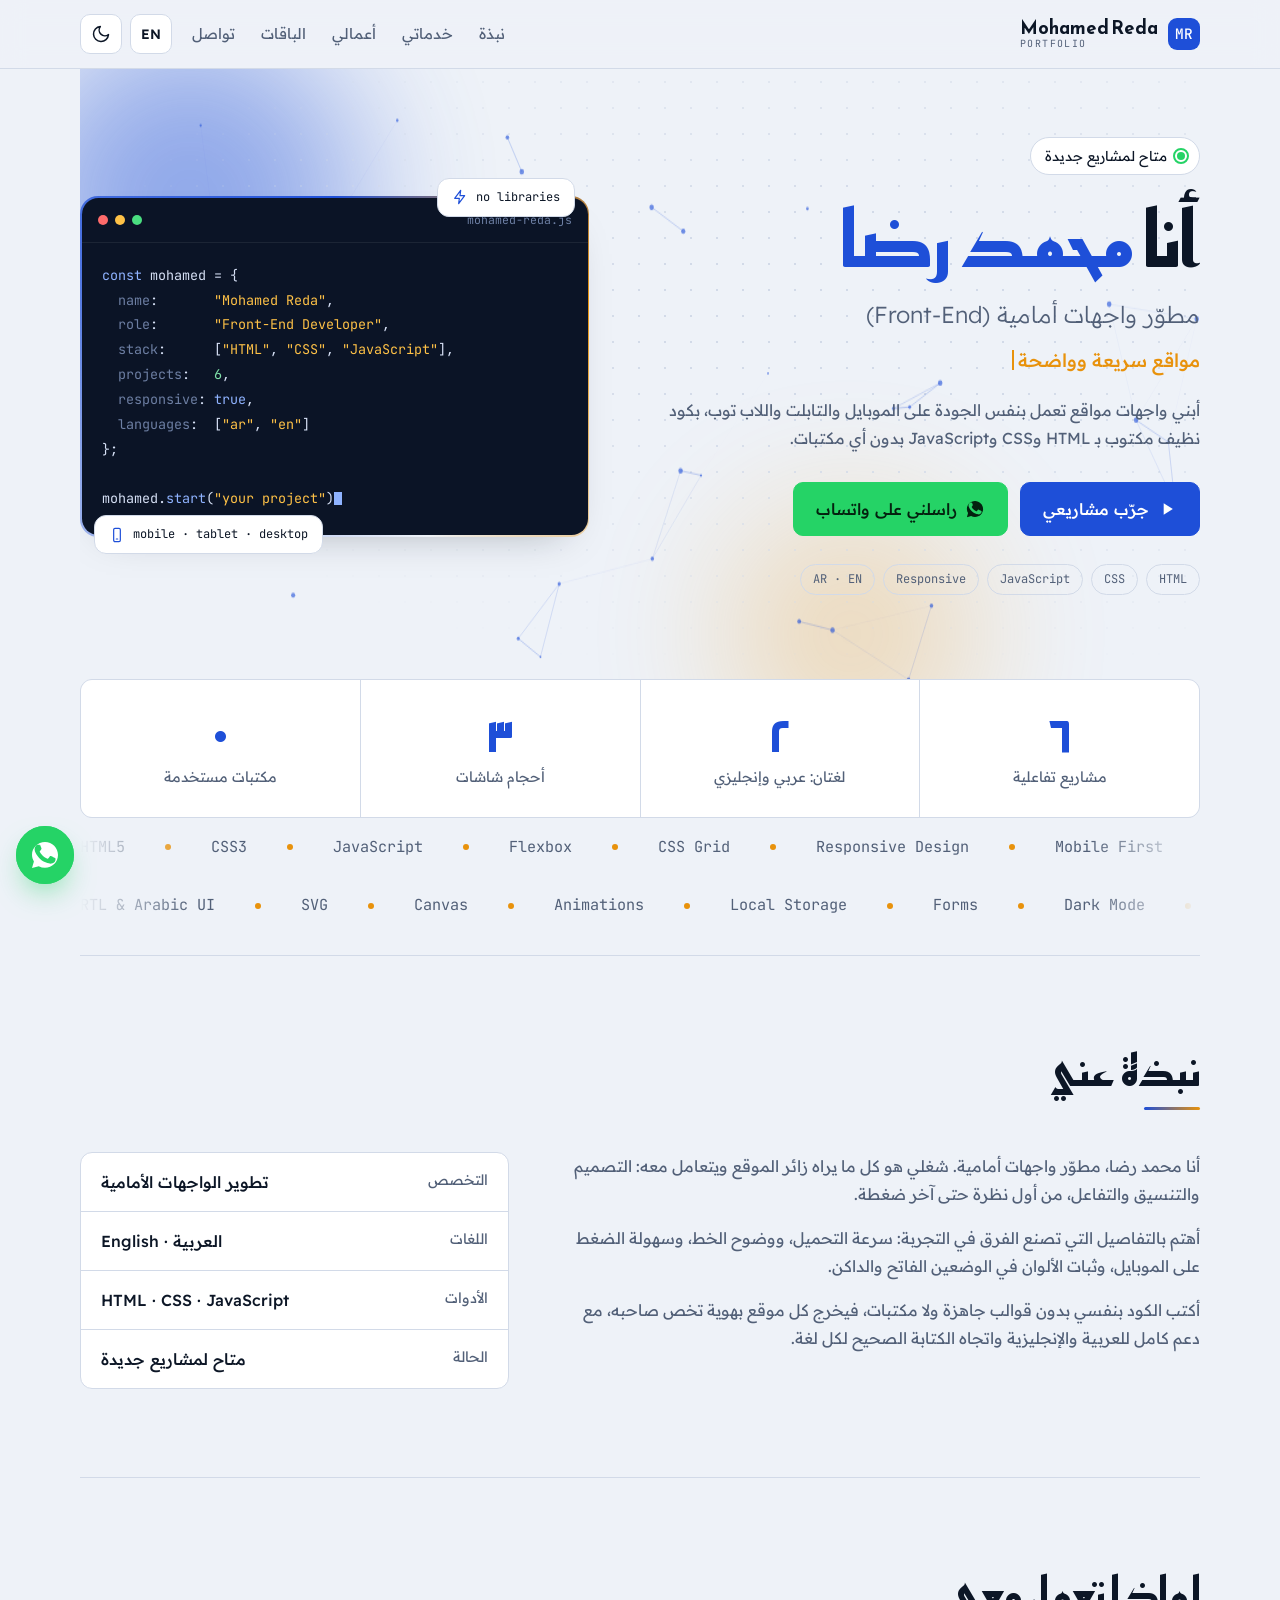
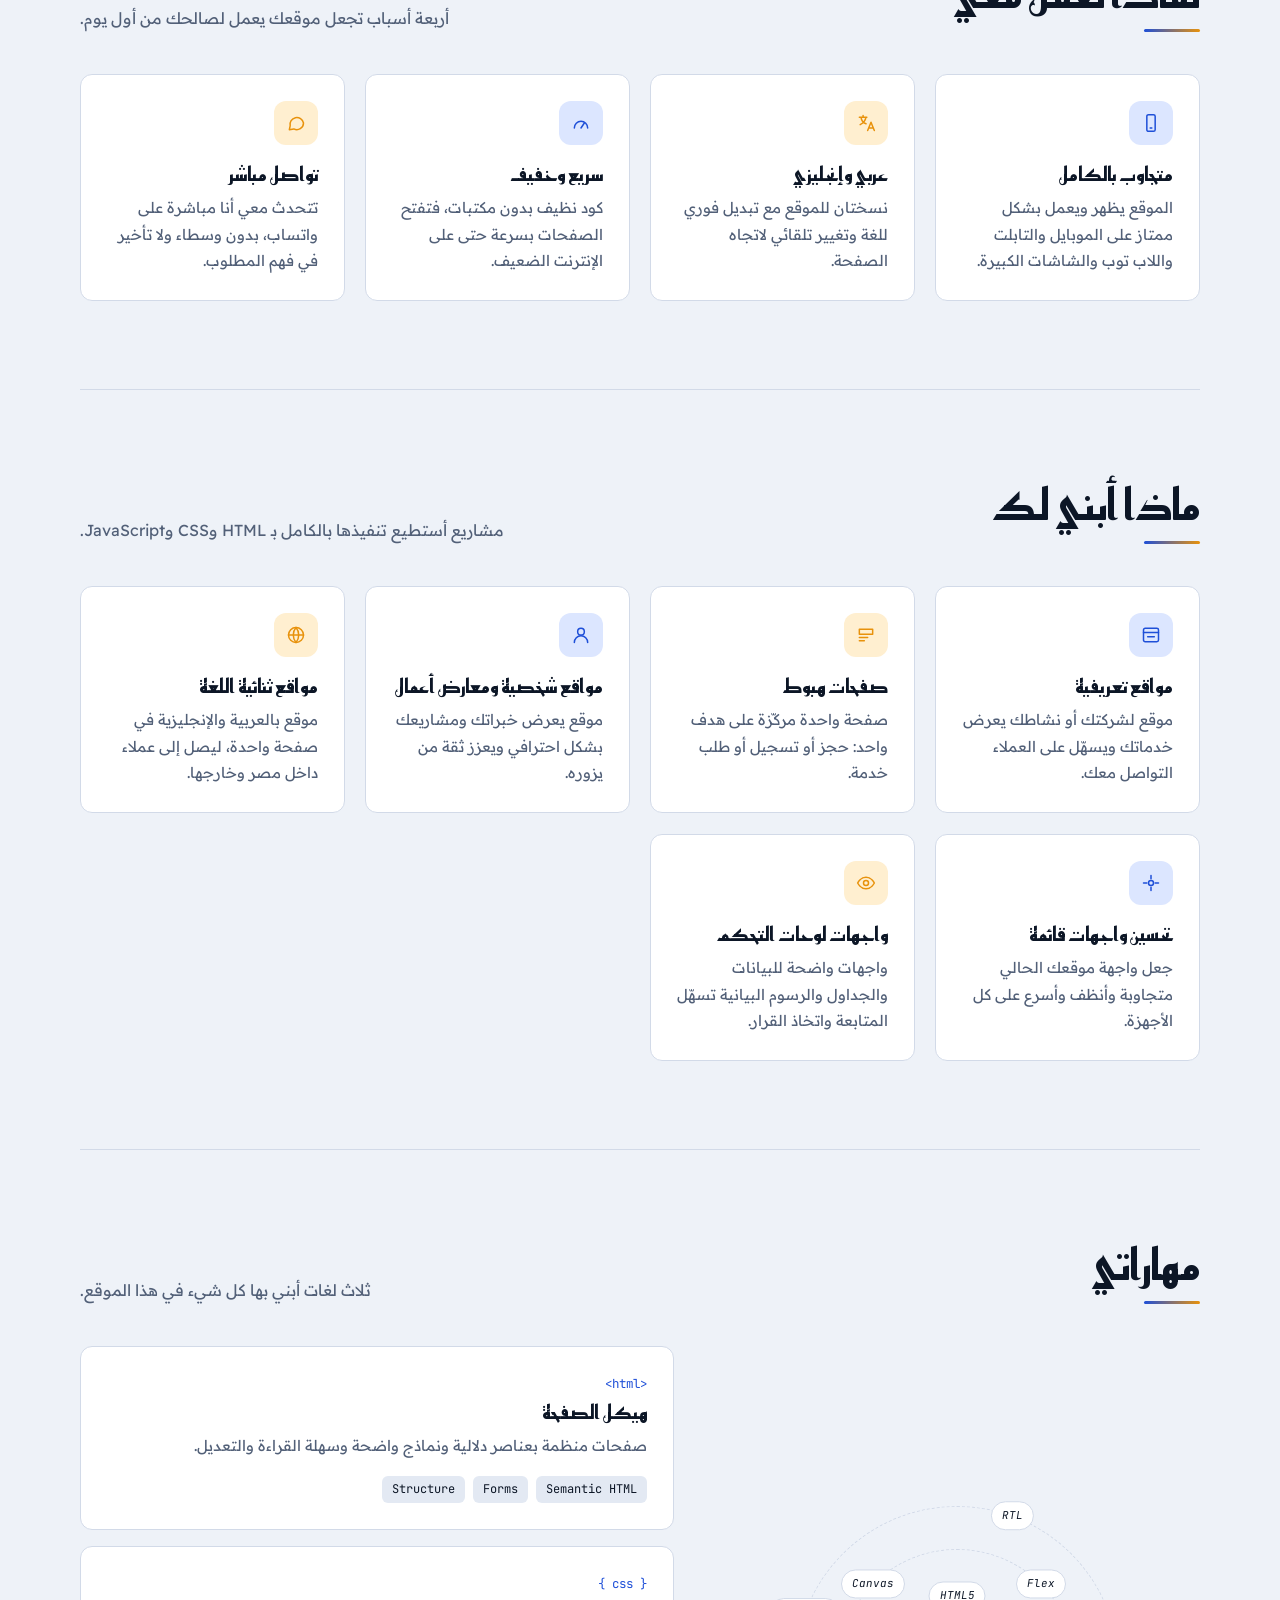
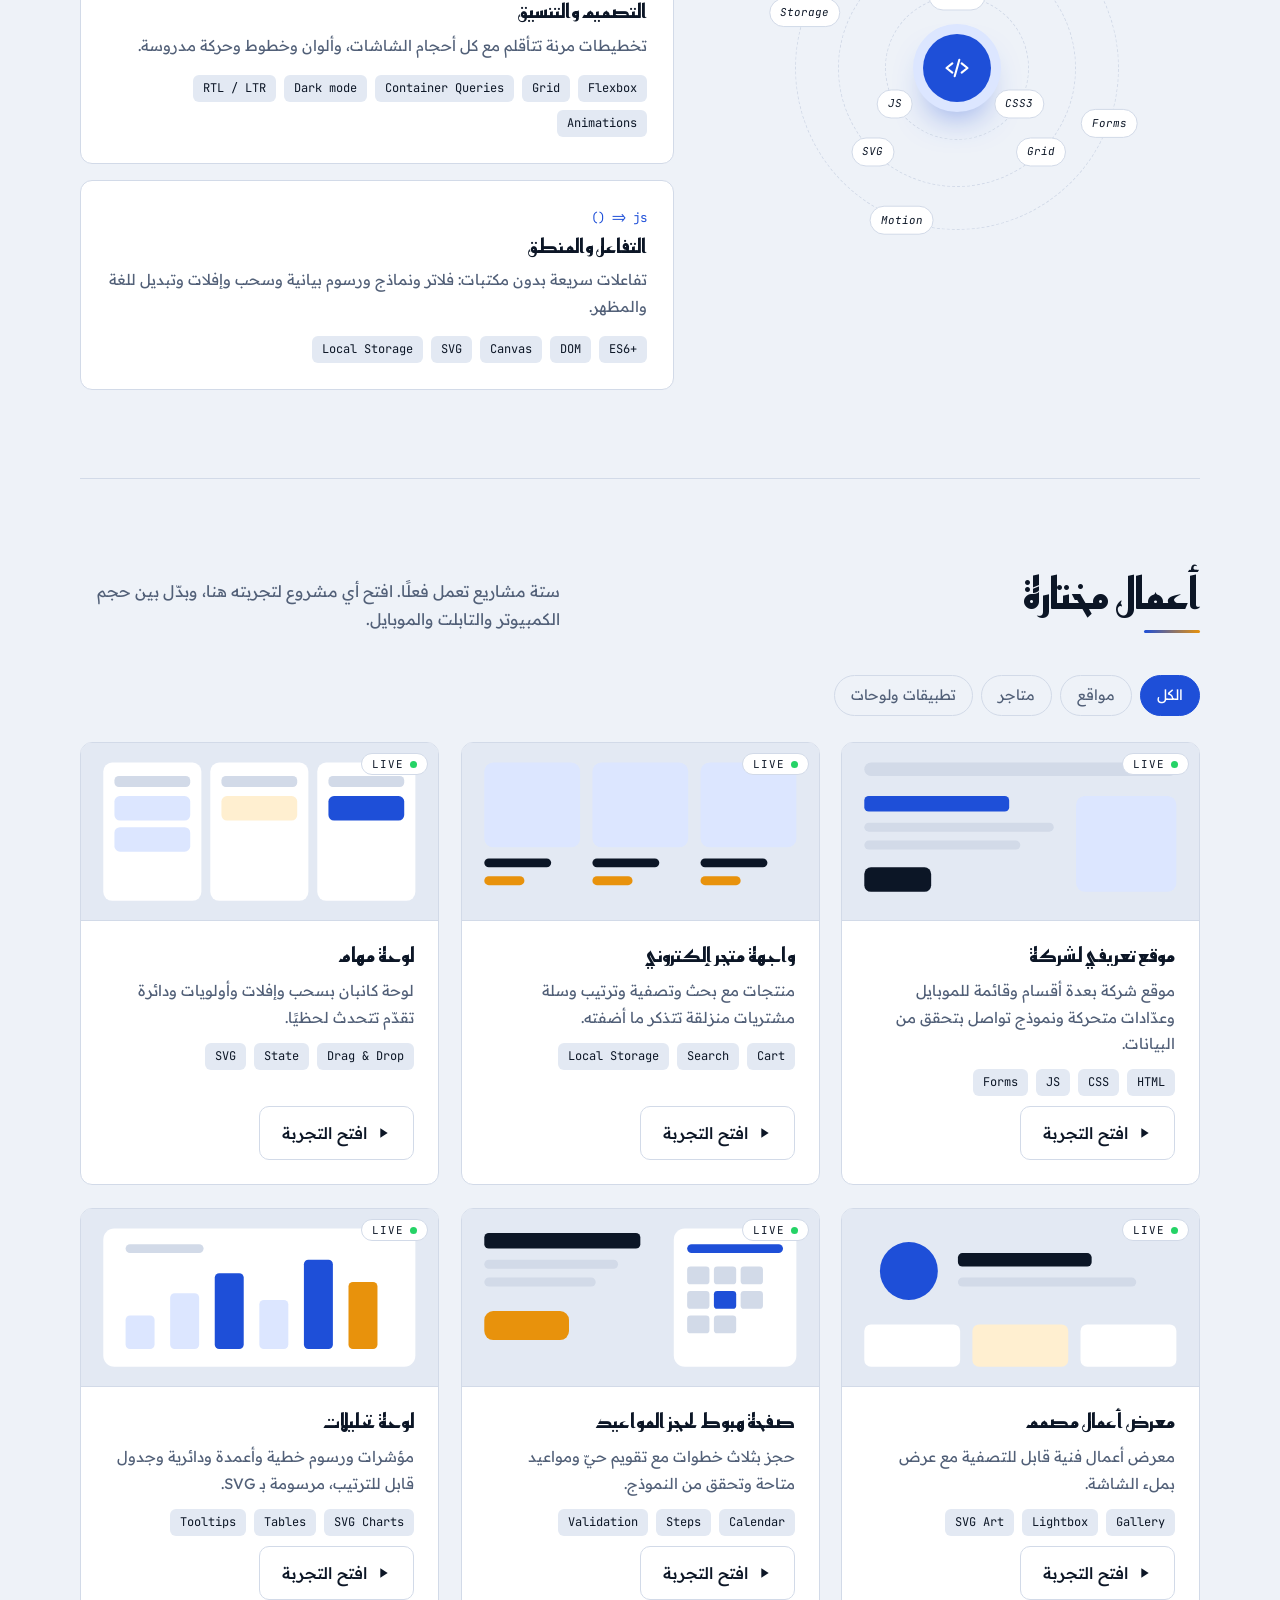
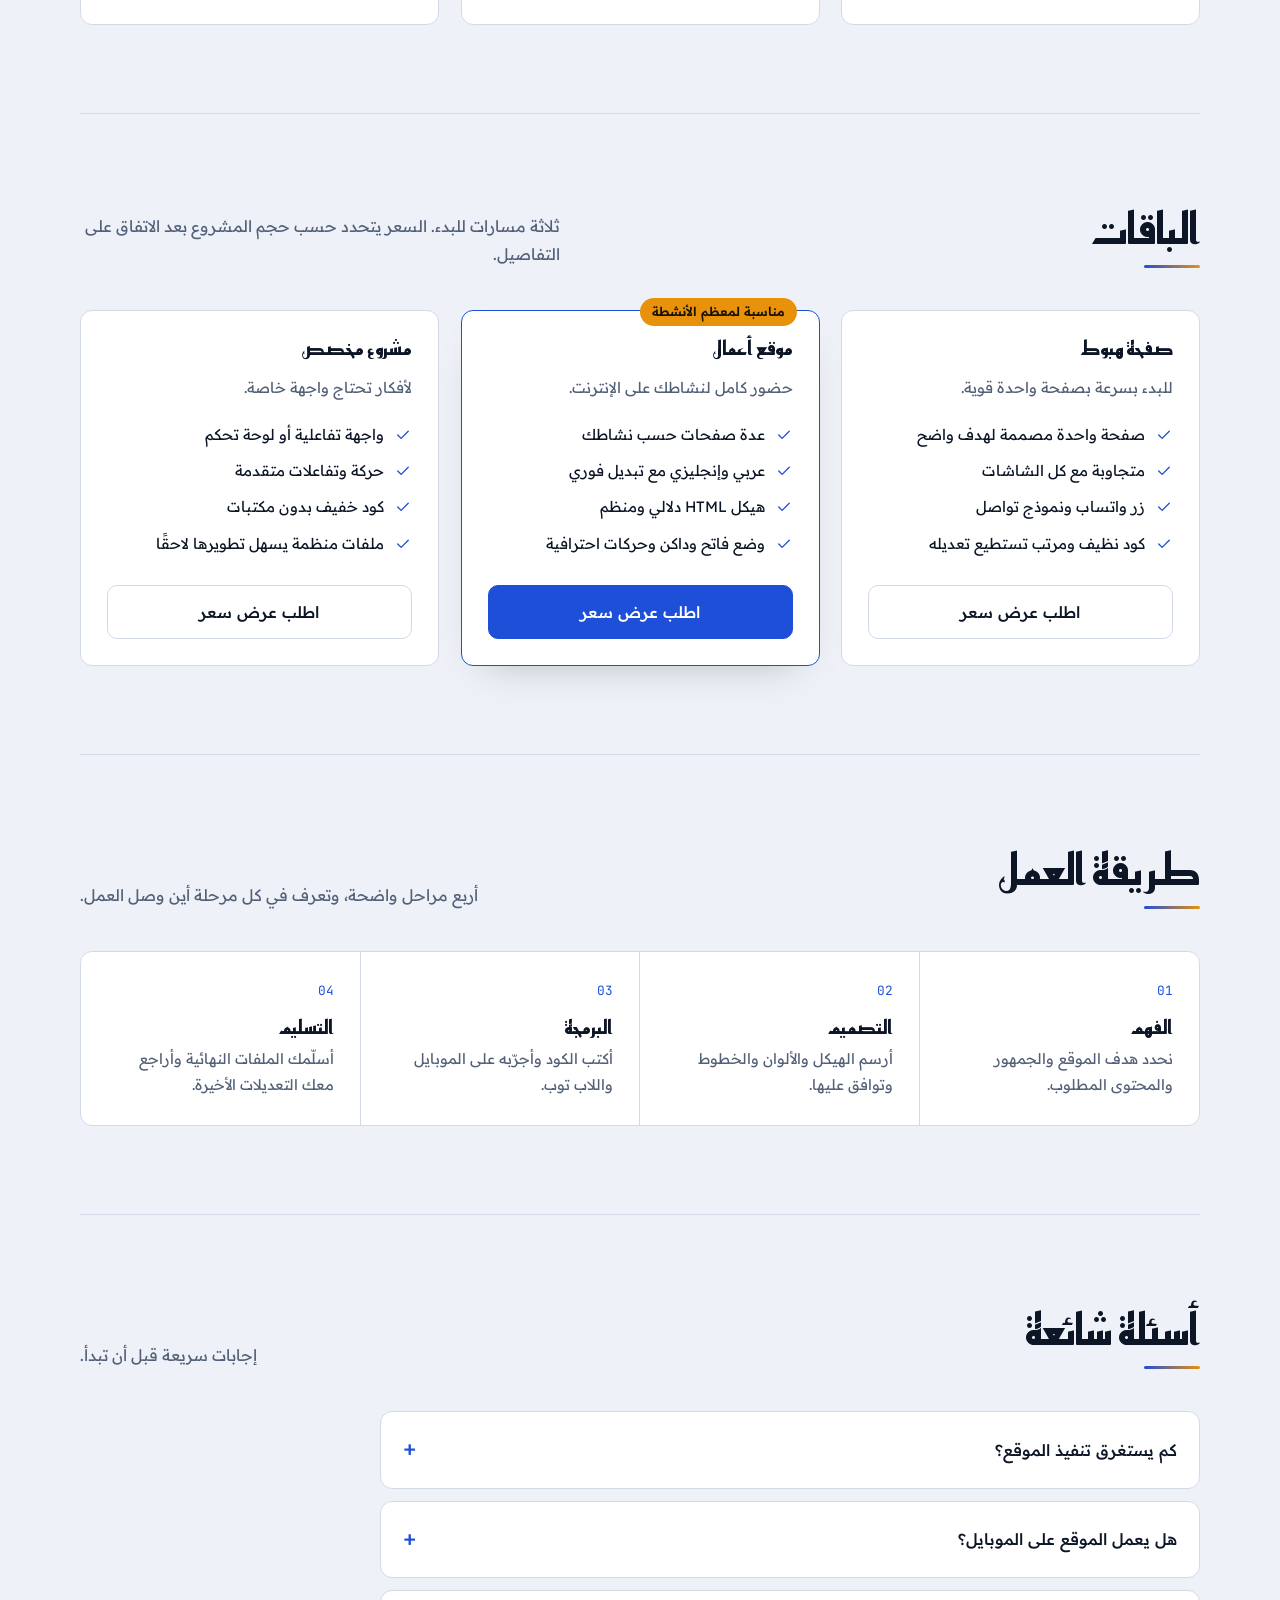
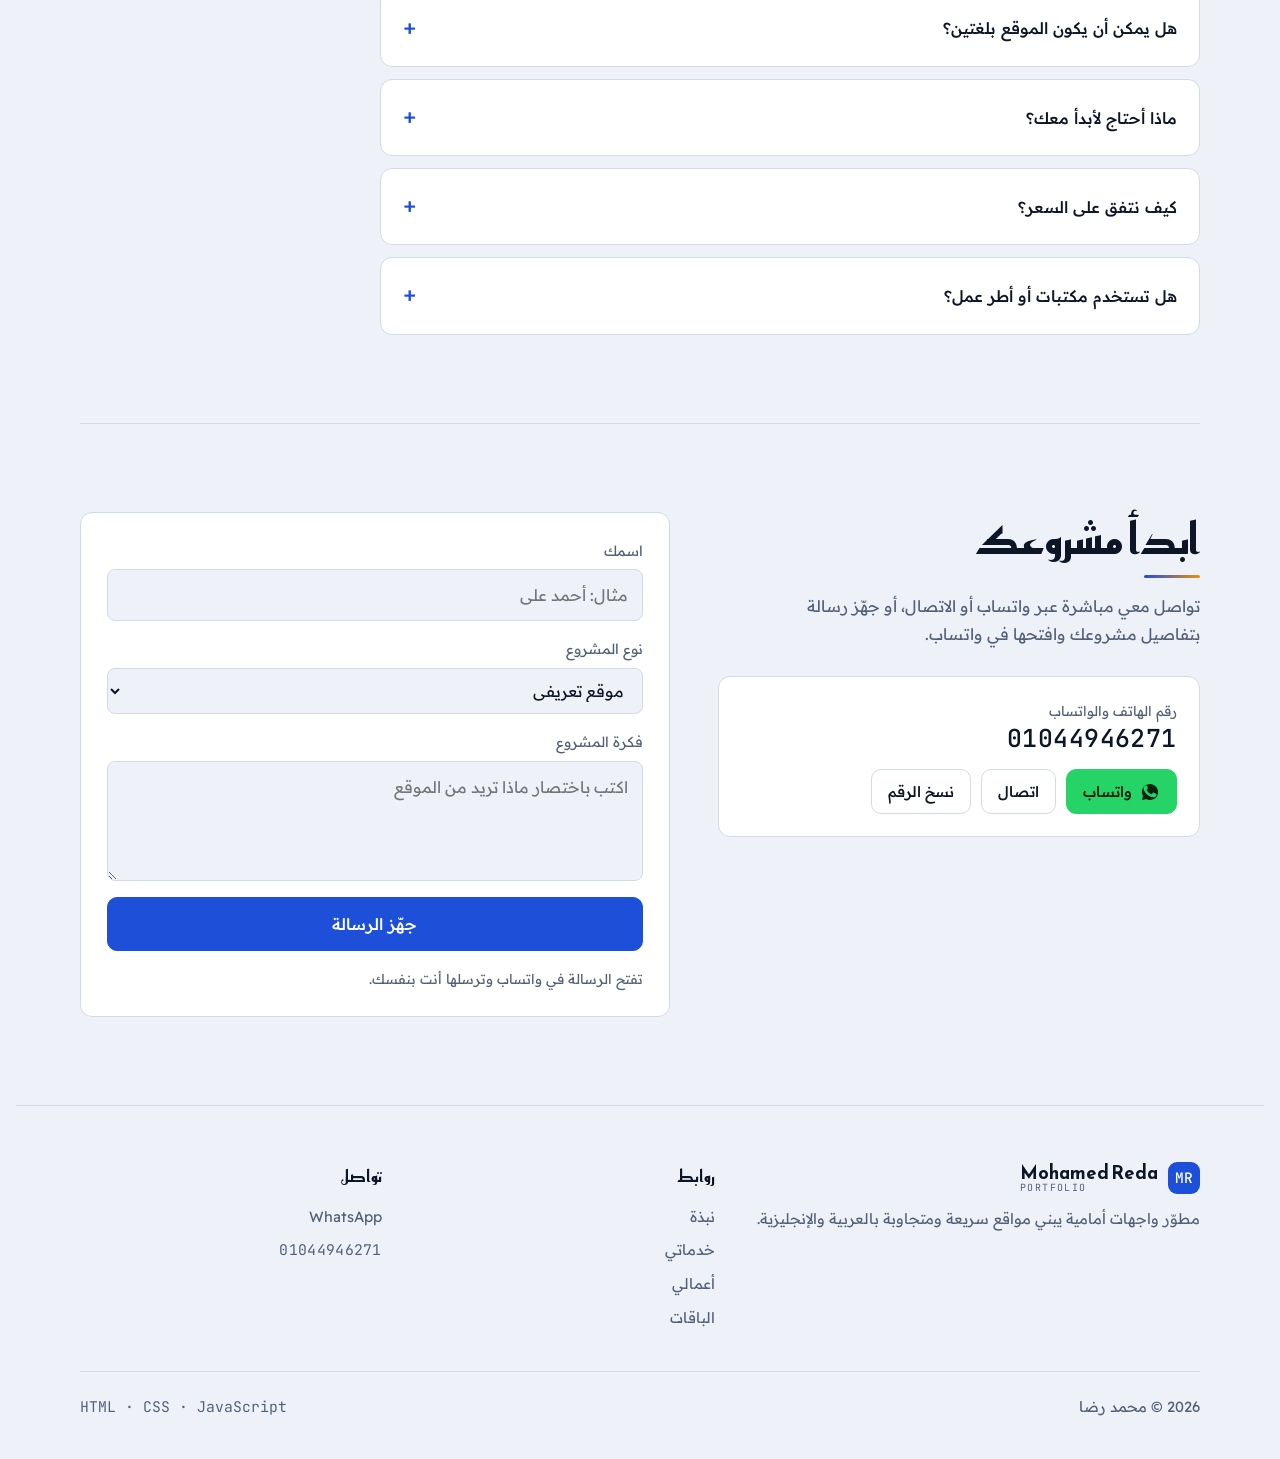
==== commit 913013e7: "Fix direct redirect to public page" ====
--- a/Mohamed-Reda-Portfolio-1.html
+++ b/Mohamed-Reda-Portfolio-1.html
@@ -24,6 +24,7 @@
 </script>
 <link rel="icon" href="data:image/svg+xml,%3Csvg xmlns='http://www.w3.org/2000/svg' viewBox='0 0 32 32'%3E%3Crect width='32' height='32' rx='8' fill='%231E4FD8'/%3E%3Ctext x='16' y='22' font-family='monospace' font-size='15' font-weight='700' text-anchor='middle' fill='white'%3EMR%3C/text%3E%3C/svg%3E">
 <link rel="preconnect" href="https://fonts.googleapis.com">
+<link rel="stylesheet" href="assets/css/style.css">
 <link rel="preconnect" href="https://fonts.gstatic.com" crossorigin>
 <link rel="stylesheet" href="https://fonts.googleapis.com/css2?family=Reem+Kufi:wght@500;700&family=Readex+Pro:wght@300;400;500;600&family=JetBrains+Mono:wght@400;500&display=swap">
 <style>
--- a/assets/css/style.css
+++ b/assets/css/style.css
@@ -0,0 +1,1057 @@
+/* ===== css/style.css ===== */
+/* Mohamed Reda Portfolio: main styles.
+   Layout: bilingual (RTL/LTR) long-form portfolio. Midnight-navy ground, cobalt accent, amber highlight.
+   One bold moment: the hero (particles, glow, spinning-border code card). Everything else stays quiet and consistent. */
+
+:root {
+  --bg: #EEF2F8;
+  --surface: #FFFFFF;
+  --surface-2: #E3E9F3;
+  --fg: #0C1626;
+  --muted: #526078;
+  --line: #D2DAE8;
+  --accent: #1E4FD8;
+  --accent-ink: #FFFFFF;
+  --accent-soft: #DCE6FF;
+  --amber: #E8920C;
+  --amber-soft: #FFEFD0;
+  --code-bg: #0B1426;
+  --code-fg: #D6E0F5;
+  --code-key: #8FB3FF;
+  --code-str: #FFC247;
+  --code-dim: #6D7FA3;
+  --shadow: 0 18px 40px -26px rgba(12, 22, 38, .35);
+
+  --wa: #25D366;
+  --wa-ink: #04210F;
+
+  --font-display: "Reem Kufi", "Readex Pro", system-ui, sans-serif;
+  --font-body: "Readex Pro", system-ui, -apple-system, "Segoe UI", Tahoma, sans-serif;
+  --font-mono: "JetBrains Mono", ui-monospace, Menlo, Consolas, monospace;
+
+  --radius: 12px;
+  --maxw: 1120px;
+  --dir: 1;
+}
+@media (prefers-color-scheme: dark) {
+  :root:not([data-theme="light"]) {
+    --bg: #08101E;
+    --surface: #101B2E;
+    --surface-2: #17243B;
+    --fg: #E6EDF9;
+    --muted: #92A1BC;
+    --line: #22314B;
+    --accent: #7BA5FF;
+    --accent-ink: #06122B;
+    --accent-soft: #16264A;
+    --amber: #FFC247;
+    --amber-soft: #3A2B0C;
+    --code-bg: #060C18;
+    --shadow: 0 18px 40px -26px rgba(0, 0, 0, .8);
+    color-scheme: dark;
+  }
+}
+:root[data-theme="dark"] {
+  --bg: #08101E;
+  --surface: #101B2E;
+  --surface-2: #17243B;
+  --fg: #E6EDF9;
+  --muted: #92A1BC;
+  --line: #22314B;
+  --accent: #7BA5FF;
+  --accent-ink: #06122B;
+  --accent-soft: #16264A;
+  --amber: #FFC247;
+  --amber-soft: #3A2B0C;
+  --code-bg: #060C18;
+  --shadow: 0 18px 40px -26px rgba(0, 0, 0, .8);
+  color-scheme: dark;
+}
+html[dir="rtl"] { --dir: -1; }
+
+* { box-sizing: border-box; }
+[hidden] { display: none !important; }
+img { max-width: 100%; }
+html { scroll-behavior: smooth; scroll-padding-top: 84px; }
+body {
+  margin: 0;
+  background: var(--bg);
+  color: var(--fg);
+  font-family: var(--font-body);
+  font-size: 16px;
+  line-height: 1.75;
+  padding-inline: 16px;
+  padding-block: 0;
+  -webkit-font-smoothing: antialiased;
+  overflow-wrap: break-word;
+  overflow-x: clip;
+}
+html.lock { overflow: hidden; }
+a { color: inherit; }
+:focus-visible { outline: 2px solid var(--accent); outline-offset: 3px; border-radius: 4px; }
+.wrap { max-width: var(--maxw); margin-inline: auto; min-width: 0; }
+h1, h2, h3 { font-family: var(--font-display); text-wrap: balance; line-height: 1.25; margin: 0; }
+p { margin: 0; }
+.sr { position: absolute; width: 1px; height: 1px; overflow: hidden; clip: rect(0 0 0 0); white-space: nowrap; }
+.num { direction: ltr; unicode-bidi: isolate; display: inline-block; font-family: var(--font-mono); letter-spacing: .02em; }
+.ic { width: 20px; height: 20px; fill: none; stroke: currentColor; stroke-width: 1.8; stroke-linecap: round; stroke-linejoin: round; flex: none; }
+.ic-fill { width: 20px; height: 20px; flex: none; }
+
+/* ---------- scroll reveal (readable at rest, slides into place) ---------- */
+html.anim [data-r] {
+  opacity: .3; translate: 0 30px;
+  transition: opacity .8s ease, translate .9s cubic-bezier(.2,.7,.2,1), scale .9s cubic-bezier(.2,.7,.2,1), transform .3s ease, border-color .3s ease, box-shadow .3s ease;
+  transition-delay: var(--d, 0ms);
+}
+html.anim [data-r="left"] { translate: calc(var(--dir) * 44px) 0; }
+html.anim [data-r="right"] { translate: calc(var(--dir) * -44px) 0; }
+html.anim [data-r="zoom"] { translate: none; scale: .92; }
+html.anim [data-r].in { opacity: 1; translate: none; scale: none; }
+@media (max-width: 1180px) {
+  html.anim [data-r="left"], html.anim [data-r="right"] { translate: 0 30px; }
+}
+
+/* ---------- top bar ---------- */
+.bar {
+  position: sticky; top: env(safe-area-inset-top, 0px); z-index: 30;
+  margin-inline: -16px; padding-inline: 16px;
+  background: color-mix(in srgb, var(--bg) 86%, transparent);
+  backdrop-filter: blur(12px);
+  border-bottom: 1px solid var(--line);
+  transition: box-shadow .3s ease;
+}
+.bar.scrolled { box-shadow: 0 10px 30px -22px rgba(0, 0, 0, .6); }
+.bar .wrap { display: flex; align-items: center; justify-content: space-between; gap: 12px; height: 68px; transition: height .3s ease; }
+.bar.scrolled .wrap { height: 58px; }
+.progress { position: absolute; bottom: -1px; inset-inline: 0; height: 2px; background: linear-gradient(90deg, var(--accent), var(--amber)); transform: scaleX(0); transform-origin: left; }
+html[dir="rtl"] .progress { transform-origin: right; }
+.brand { font-family: var(--font-display); font-weight: 700; font-size: 1.15rem; text-decoration: none; display: flex; align-items: center; gap: 10px; white-space: nowrap; flex: none; line-height: 1.1; }
+.brand b { width: 32px; height: 32px; border-radius: 9px; background: var(--accent); color: var(--accent-ink); display: grid; place-items: center; font-size: .9rem; font-family: var(--font-mono); font-weight: 500; direction: ltr; transition: transform .4s cubic-bezier(.2,.7,.2,1); }
+.brand:hover b { transform: rotate(-8deg) scale(1.08); }
+.bname { display: grid; direction: ltr; text-align: start; }
+.bname small { font-family: var(--font-mono); font-weight: 400; font-size: .62rem; letter-spacing: .14em; text-transform: uppercase; color: var(--muted); }
+.nav { display: flex; align-items: center; gap: 8px; min-width: 0; }
+.nav-links { display: flex; gap: 2px; overflow-x: auto; scrollbar-width: none; min-width: 0; }
+.nav-links::-webkit-scrollbar { display: none; }
+.nav-links a { position: relative; text-decoration: none; padding: 6px 12px; border-radius: 8px; font-size: .93rem; color: var(--muted); white-space: nowrap; transition: color .2s ease; }
+.nav-links a::after { content: ""; position: absolute; inset-inline: 12px; bottom: 2px; height: 2px; border-radius: 2px; background: var(--accent); transform: scaleX(0); transition: transform .3s cubic-bezier(.2,.7,.2,1); }
+.nav-links a:hover, .nav-links a.active { color: var(--fg); }
+.nav-links a:hover::after, .nav-links a.active::after { transform: scaleX(1); }
+.tool-btn {
+  flex: none; min-width: 40px; height: 40px; padding-inline: 10px; border-radius: 10px; border: 1px solid var(--line);
+  background: var(--surface); color: var(--fg); cursor: pointer; display: grid; place-items: center;
+  font: inherit; font-size: .85rem; font-weight: 600; transition: border-color .2s ease, transform .3s ease;
+}
+.tool-btn:hover { border-color: var(--accent); }
+.theme-btn:hover svg { animation: wiggle .6s ease; }
+.theme-btn .sun { display: none; }
+:root[data-theme="dark"] .theme-btn .sun { display: block; }
+:root[data-theme="dark"] .theme-btn .moon { display: none; }
+@media (prefers-color-scheme: dark) {
+  :root:not([data-theme="light"]) .theme-btn .sun { display: block; }
+  :root:not([data-theme="light"]) .theme-btn .moon { display: none; }
+}
+@keyframes wiggle { 25% { transform: rotate(-20deg); } 75% { transform: rotate(20deg); } }
+
+/* ---------- buttons ---------- */
+.btn {
+  position: relative; overflow: hidden; isolation: isolate;
+  display: inline-flex; align-items: center; justify-content: center; gap: 8px; padding: 12px 22px; border-radius: 10px; font: inherit; font-weight: 500;
+  text-decoration: none; cursor: pointer; border: 1px solid var(--line); background: var(--surface); color: var(--fg); min-height: 46px;
+  transition: transform .2s ease, border-color .2s ease, box-shadow .2s ease, filter .2s ease;
+}
+.btn::after { content: ""; position: absolute; inset: 0; z-index: -1; background: linear-gradient(110deg, transparent 30%, rgba(255,255,255,.3) 50%, transparent 70%); translate: -120% 0; transition: translate .7s ease; }
+.btn:hover::after { translate: 120% 0; }
+.btn:hover { border-color: var(--accent); transform: translateY(-2px); }
+.btn:active { transform: translateY(0) scale(.98); }
+.btn.primary { background: var(--accent); color: var(--accent-ink); border-color: var(--accent); }
+.btn.primary:hover { filter: brightness(1.08); box-shadow: 0 12px 26px -12px var(--accent); }
+.btn.wa { background: var(--wa); color: var(--wa-ink); border-color: var(--wa); }
+.btn.wa:hover { filter: brightness(1.05); box-shadow: 0 12px 26px -12px var(--wa); }
+.wa-ic { color: #fff; --hs: var(--wa); }
+.btn.wa .wa-ic { color: var(--wa-ink); --hs: var(--wa); }
+.magnetic { translate: var(--tx, 0px) var(--tyy, 0px); transition: translate .25s ease, transform .2s ease, border-color .2s ease, box-shadow .2s ease, filter .2s ease; }
+.ripple { position: absolute; border-radius: 50%; background: currentColor; opacity: .25; transform: scale(0); animation: ripple .65s ease-out forwards; pointer-events: none; z-index: -1; }
+@keyframes ripple { to { transform: scale(4); opacity: 0; } }
+
+/* ---------- hover helpers ---------- */
+.lift { transform: perspective(900px) rotateX(var(--rx, 0deg)) rotateY(var(--ry, 0deg)) translateY(var(--ty, 0px)); transition: transform .25s ease, border-color .3s ease, box-shadow .3s ease; will-change: transform; }
+.lift:hover { --ty: -5px; }
+.spot { position: relative; }
+.spot::before { content: ""; position: absolute; inset: 0; z-index: 0; border-radius: inherit; pointer-events: none; opacity: 0; transition: opacity .3s ease;
+  background: radial-gradient(260px circle at var(--mx, 50%) var(--my, 50%), color-mix(in srgb, var(--accent) 16%, transparent), transparent 70%); }
+.spot:hover::before { opacity: 1; }
+.spot > * { position: relative; z-index: 1; }
+.cursor-glow { position: fixed; z-index: 1; left: 0; top: 0; width: 460px; height: 460px; margin: -230px 0 0 -230px; border-radius: 50%; pointer-events: none; opacity: 0;
+  background: radial-gradient(circle, color-mix(in srgb, var(--accent) 14%, transparent), transparent 65%); transition: opacity .4s ease; will-change: transform; }
+.cursor-glow.on { opacity: 1; }
+@media (hover: none), (pointer: coarse) { .cursor-glow { display: none; } }
+
+/* ---------- hero ---------- */
+.hero { position: relative; isolation: isolate; overflow: clip; padding-block: 68px 84px; display: grid; grid-template-columns: 1.05fr .95fr; gap: 48px; align-items: center; }
+.hero > * { min-width: 0; }
+.fx { position: absolute; inset: 0; width: 100%; height: 100%; z-index: -1; pointer-events: none; }
+.glow { position: absolute; z-index: -2; border-radius: 50%; filter: blur(70px); opacity: .45; pointer-events: none; }
+.glow.g1 { width: 340px; height: 340px; background: var(--accent); inset-inline-end: -60px; top: -40px; translate: 0 calc(var(--sy, 0) * .14px); animation: drift 14s ease-in-out infinite alternate; }
+.glow.g2 { width: 250px; height: 250px; background: var(--amber); inset-inline-start: 20%; bottom: -80px; opacity: .26; translate: 0 calc(var(--sy, 0) * -.1px); animation: drift 18s ease-in-out infinite alternate-reverse; }
+@keyframes drift { to { transform: translate(40px, 30px) scale(1.12); } }
+.dots { position: absolute; inset: 0; z-index: -2; background-image: radial-gradient(var(--line) 1px, transparent 1px); background-size: 26px 26px; -webkit-mask-image: radial-gradient(ellipse at 70% 40%, #000 20%, transparent 72%); mask-image: radial-gradient(ellipse at 70% 40%, #000 20%, transparent 72%); }
+.avail { display: inline-flex; align-items: center; gap: 10px; padding: 6px 14px; border: 1px solid var(--line); background: var(--surface); border-radius: 999px; font-size: .85rem; }
+.avail i { width: 8px; height: 8px; border-radius: 50%; background: var(--wa); position: relative; }
+.avail i::after { content: ""; position: absolute; inset: -4px; border-radius: 50%; border: 2px solid var(--wa); animation: ping 2s ease-out infinite; }
+@keyframes ping { from { transform: scale(.6); opacity: .9; } to { transform: scale(1.6); opacity: 0; } }
+.hero h1 { font-size: clamp(2.6rem, 7.4vw, 4.8rem); font-weight: 700; margin-block: 18px 6px; }
+.hero h1 .nm { color: var(--accent); display: inline-block; }
+.hero h1 .w, .hero h1 .ch { display: inline-block; animation: wordIn .9s cubic-bezier(.2,.7,.2,1) both; animation-delay: calc(var(--i, 0) * 55ms + 120ms); }
+@keyframes wordIn { from { opacity: 0; transform: translateY(.6em) rotate(5deg); filter: blur(8px); } }
+.role { font-size: clamp(1.1rem, 2.4vw, 1.45rem); color: var(--muted); font-weight: 300; }
+.typed { margin-top: 10px; min-height: 2em; color: var(--amber); font-weight: 500; font-size: clamp(1rem, 2vw, 1.15rem); }
+.typed span::after { content: ""; display: inline-block; width: 2px; height: 1.1em; background: var(--amber); margin-inline-start: 4px; vertical-align: -3px; animation: blink 1s steps(1) infinite; }
+.lead { margin-top: 14px; max-width: 34em; color: var(--muted); }
+.cta { display: flex; flex-wrap: wrap; gap: 12px; margin-top: 30px; }
+.tags { display: flex; flex-wrap: wrap; gap: 8px; margin-top: 28px; }
+.tag-pill { font-family: var(--font-mono); font-size: .75rem; padding: 4px 12px; border-radius: 999px; border: 1px solid var(--line); color: var(--muted); direction: ltr; transition: color .2s ease, border-color .2s ease, transform .2s ease; }
+.tag-pill:hover { color: var(--accent); border-color: var(--accent); transform: translateY(-2px); }
+
+.stage { position: relative; min-width: 0; }
+@property --ang { syntax: "<angle>"; inherits: false; initial-value: 0deg; }
+.code-wrap { position: relative; border-radius: 18px; padding: 1.5px; background: conic-gradient(from var(--ang), var(--accent), var(--amber), transparent 42%, var(--accent)); animation: spin 7s linear infinite, floaty 7s ease-in-out infinite; box-shadow: var(--shadow); }
+@keyframes spin { to { --ang: 360deg; } }
+@keyframes floaty { 50% { translate: 0 -10px; } }
+.code { direction: ltr; text-align: left; background: var(--code-bg); color: var(--code-fg); border-radius: 16.5px; overflow: hidden; }
+.code-head { display: flex; align-items: center; gap: 7px; padding: 12px 16px; border-bottom: 1px solid rgba(255,255,255,.07); }
+.code-head i { width: 10px; height: 10px; border-radius: 50%; background: #2A3A5C; }
+.code-head i:nth-child(1) { background: #FF6B6B; } .code-head i:nth-child(2) { background: #FFC247; } .code-head i:nth-child(3) { background: #4ADE80; }
+.code-head span { margin-left: auto; font-family: var(--font-mono); font-size: .72rem; color: var(--code-dim); }
+.code pre { margin: 0; padding: 20px 20px 24px; font-family: var(--font-mono); font-size: .84rem; line-height: 1.85; overflow-x: auto; }
+.k { color: var(--code-key); } .s { color: var(--code-str); } .d { color: var(--code-dim); } .n { color: #7EE0A8; }
+.caret { display: inline-block; width: 8px; height: 1em; background: var(--code-key); vertical-align: -2px; animation: blink 1.1s steps(1) infinite; }
+@keyframes blink { 50% { opacity: 0; } }
+.badge {
+  position: absolute; direction: ltr; display: inline-flex; align-items: center; gap: 8px; padding: 8px 14px; border-radius: 12px;
+  background: var(--surface); color: var(--fg); border: 1px solid var(--line); box-shadow: var(--shadow);
+  font-family: var(--font-mono); font-size: .75rem; animation: floaty 6s ease-in-out infinite;
+}
+.badge .ic { width: 16px; height: 16px; color: var(--accent); }
+.badge.b1 { bottom: -18px; left: 14px; animation-delay: -2s; }
+.badge.b2 { top: -18px; right: 14px; animation-delay: -4s; }
+
+/* ---------- stats ---------- */
+.stats { display: grid; grid-template-columns: repeat(auto-fit, minmax(150px, 1fr)); gap: 1px; background: var(--line); border: 1px solid var(--line); border-radius: var(--radius); overflow: hidden; }
+.stat { background: var(--surface); padding: 26px 16px; text-align: center; transition: background .3s ease; }
+.stat:hover { background: var(--accent-soft); }
+.stat b { display: block; font-family: var(--font-display); font-size: clamp(2.2rem, 5vw, 3.2rem); line-height: 1.1; color: var(--accent); font-variant-numeric: tabular-nums; }
+.stat span { color: var(--muted); font-size: .9rem; }
+
+/* ---------- marquee ---------- */
+.marquee { direction: ltr; overflow: hidden; padding-block: 16px; -webkit-mask-image: linear-gradient(90deg, transparent, #000 10%, #000 90%, transparent); mask-image: linear-gradient(90deg, transparent, #000 10%, #000 90%, transparent); }
+.marquee:first-of-type { margin-top: 28px; }
+.track { display: flex; gap: 40px; width: max-content; animation: scroll 40s linear infinite; }
+.track.rev { animation-direction: reverse; animation-duration: 46s; }
+.marquee:hover .track { animation-play-state: paused; }
+.track span { font-family: var(--font-mono); font-size: .95rem; color: var(--muted); white-space: nowrap; display: inline-flex; align-items: center; gap: 40px; }
+.track span::after { content: ""; width: 6px; height: 6px; border-radius: 50%; background: var(--amber); }
+@keyframes scroll { to { transform: translateX(-50%); } }
+
+/* ---------- sections ---------- */
+section { padding-block: 88px; border-top: 1px solid var(--line); }
+.marquee + section { margin-top: 20px; }
+.sec-head { display: flex; flex-wrap: wrap; align-items: end; justify-content: space-between; gap: 12px 24px; margin-bottom: 42px; }
+.sec-head h2, .h2 { font-size: clamp(1.9rem, 4.2vw, 2.7rem); position: relative; padding-bottom: 12px; }
+.sec-head h2::after, .h2::after { content: ""; position: absolute; inset-inline-start: 0; bottom: 0; width: 56px; height: 3px; border-radius: 3px; background: linear-gradient(90deg, var(--accent), var(--amber)); transform: scaleX(.25); transform-origin: left; transition: transform .9s cubic-bezier(.2,.7,.2,1) .2s; }
+html[dir="rtl"] .sec-head h2::after, html[dir="rtl"] .h2::after { transform-origin: right; }
+html:not(.anim) .sec-head h2::after, html:not(.anim) .h2::after, .sec-head h2.in::after, .intro.in .h2::after { transform: scaleX(1); }
+.sec-head p { color: var(--muted); max-width: 30em; }
+
+/* about */
+.about { display: grid; grid-template-columns: 1.2fr .8fr; gap: 48px; }
+.about > * { min-width: 0; }
+.about p { color: var(--muted); }
+.about p + p { margin-top: 16px; }
+.facts { margin: 0; display: grid; align-content: start; border: 1px solid var(--line); border-radius: var(--radius); background: var(--surface); }
+.facts div { display: flex; justify-content: space-between; gap: 16px; padding: 15px 20px; transition: background .25s ease; }
+.facts div:hover { background: var(--accent-soft); }
+.facts div + div { border-top: 1px solid var(--line); }
+.facts dt { color: var(--muted); font-size: .9rem; flex: none; }
+.facts dd { margin: 0; font-weight: 500; text-align: end; min-width: 0; }
+
+/* cards */
+.grid { display: grid; gap: 20px; }
+.grid.c4 { grid-template-columns: repeat(auto-fit, minmax(235px, 1fr)); }
+.grid.c3 { grid-template-columns: repeat(auto-fit, minmax(260px, 1fr)); }
+.card { background: var(--surface); border: 1px solid var(--line); border-radius: var(--radius); padding: 26px; min-width: 0; }
+.card:hover { border-color: var(--accent); box-shadow: var(--shadow); }
+.card h3 { font-size: 1.22rem; margin-bottom: 8px; }
+.card p { color: var(--muted); font-size: .94rem; }
+.ico { width: 44px; height: 44px; border-radius: 12px; background: var(--accent-soft); color: var(--accent); display: grid; place-items: center; margin-bottom: 18px; transition: transform .4s cubic-bezier(.2,.7,.2,1); }
+.ico.am { background: var(--amber-soft); color: var(--amber); }
+.card:hover .ico { transform: rotate(-8deg) scale(1.1); }
+.card:hover .ico .ic { animation: wiggle .6s ease; }
+.chips { display: flex; flex-wrap: wrap; gap: 8px; margin-top: 16px; }
+.chip { font-family: var(--font-mono); font-size: .75rem; padding: 3px 10px; border-radius: 6px; background: var(--surface-2); color: var(--fg); direction: ltr; }
+
+/* skills + orbit */
+.skills-layout { display: grid; grid-template-columns: .9fr 1.1fr; gap: 40px; align-items: center; }
+.skills-layout > * { min-width: 0; }
+#skills { overflow-x: clip; }
+.skill-list { display: grid; gap: 16px; }
+.skill .tag { font-family: var(--font-mono); font-size: .78rem; color: var(--accent); direction: ltr; display: block; }
+html[dir="rtl"] .skill .tag { text-align: right; }
+html[dir="ltr"] .skill .tag { text-align: left; }
+.skill h3 { margin-block: 6px 8px; }
+.orbit { --size: min(360px, calc(100vw - 110px)); position: relative; width: var(--size); height: var(--size); margin-inline: auto; }
+.orbit .core { position: absolute; inset: calc(50% - 34px); width: 68px; height: 68px; border-radius: 50%; background: var(--accent); color: var(--accent-ink); display: grid; place-items: center; box-shadow: 0 0 0 10px var(--accent-soft), 0 20px 40px -14px var(--accent); animation: pulse 3s ease-in-out infinite; }
+.orbit .core .ic { width: 28px; height: 28px; }
+@keyframes pulse { 50% { transform: scale(1.08); } }
+.ring { position: absolute; width: calc(var(--r) * 2); height: calc(var(--r) * 2); left: calc(50% - var(--r)); top: calc(50% - var(--r)); border: 1px dashed var(--line); border-radius: 50%; animation: turn var(--t) linear infinite; }
+.ring.r1 { --r: calc(var(--size) * .2); --t: 18s; }
+.ring.r2 { --r: calc(var(--size) * .33); --t: 28s; animation-direction: reverse; }
+.ring.r3 { --r: calc(var(--size) * .45); --t: 40s; }
+@keyframes turn { to { transform: rotate(360deg); } }
+.ring .pos { position: absolute; left: 50%; top: 50%; width: 0; height: 0; display: block; transform: rotate(var(--a)) translateY(calc(var(--r) * -1)); }
+.ring .up { position: absolute; left: 0; top: 0; width: 0; height: 0; display: block; transform: rotate(calc(var(--a) * -1)); }
+.ring .oc { position: absolute; left: 0; top: 0; translate: -50% -50%; padding: 4px 10px; border-radius: 999px; background: var(--surface); border: 1px solid var(--line); font-family: var(--font-mono); font-size: .68rem; color: var(--fg); white-space: nowrap; animation: counter var(--t) linear infinite; box-shadow: var(--shadow); }
+@keyframes counter { to { rotate: -360deg; } }
+.ring.r2 .oc { animation-name: counter2; }
+@keyframes counter2 { to { rotate: 360deg; } }
+.svg-defs { position: absolute; width: 0; height: 0; overflow: hidden; }
+.ring.r1 .pos:nth-child(1) { --a: 0deg; }
+.ring.r1 .pos:nth-child(2) { --a: 120deg; }
+.ring.r1 .pos:nth-child(3) { --a: 240deg; }
+.ring.r2 .pos:nth-child(1) { --a: 45deg; }
+.ring.r2 .pos:nth-child(2) { --a: 135deg; }
+.ring.r2 .pos:nth-child(3) { --a: 225deg; }
+.ring.r2 .pos:nth-child(4) { --a: 315deg; }
+.ring.r3 .pos:nth-child(1) { --a: 20deg; }
+.ring.r3 .pos:nth-child(2) { --a: 110deg; }
+.ring.r3 .pos:nth-child(3) { --a: 200deg; }
+.ring.r3 .pos:nth-child(4) { --a: 290deg; }
+
+/* ---------- projects ---------- */
+.filters { display: flex; flex-wrap: wrap; gap: 8px; margin-bottom: 26px; }
+.filter { font: inherit; font-size: .9rem; padding: 7px 16px; border-radius: 999px; border: 1px solid var(--line); background: transparent; color: var(--muted); cursor: pointer; min-height: 38px; transition: all .25s ease; }
+.filter:hover { color: var(--fg); border-color: var(--accent); transform: translateY(-2px); }
+.filter[aria-pressed="true"] { background: var(--accent); border-color: var(--accent); color: var(--accent-ink); }
+.projects { display: grid; grid-template-columns: repeat(auto-fit, minmax(310px, 1fr)); gap: 22px; }
+.project { background: var(--surface); border: 1px solid var(--line); border-radius: var(--radius); overflow: hidden; display: flex; flex-direction: column; min-width: 0; }
+.project:hover { border-color: var(--accent); box-shadow: var(--shadow); }
+.project.pop-in { animation: popIn .55s cubic-bezier(.2,.7,.2,1) both; animation-delay: var(--pd, 0ms); }
+@keyframes popIn { from { opacity: 0; scale: .92; } }
+.thumb { position: relative; display: block; width: 100%; padding: 0; border: 0; border-bottom: 1px solid var(--line); background: var(--surface-2); cursor: pointer; aspect-ratio: 16 / 8; max-width: 100%; overflow: hidden; }
+.thumb > svg:first-child { width: 100%; height: 100%; display: block; transition: transform .7s cubic-bezier(.2,.7,.2,1); }
+.project:hover .thumb > svg:first-child { transform: scale(1.08); }
+.thumb::after { content: ""; position: absolute; inset: 0; background: linear-gradient(110deg, transparent 35%, rgba(255,255,255,.25) 50%, transparent 65%); translate: -120% 0; transition: translate .9s ease; pointer-events: none; }
+.project:hover .thumb::after { translate: 120% 0; }
+.live { position: absolute; top: 10px; inset-inline-start: 10px; display: inline-flex; align-items: center; gap: 6px; padding: 3px 10px; border-radius: 999px; background: var(--surface); border: 1px solid var(--line); font-family: var(--font-mono); font-size: .68rem; letter-spacing: .08em; color: var(--fg); }
+.live i { width: 7px; height: 7px; border-radius: 50%; background: var(--wa); animation: blink 1.4s steps(1) infinite; }
+.play { position: absolute; inset: 0; display: grid; place-items: center; opacity: 0; transition: opacity .3s ease; background: color-mix(in srgb, var(--fg) 22%, transparent); }
+.play .ic { width: 58px; height: 58px; padding: 16px; border-radius: 50%; background: var(--accent); color: var(--accent-ink); fill: currentColor; stroke: none; scale: .6; transition: scale .4s cubic-bezier(.2,.7,.2,1); }
+.project:hover .play, .thumb:focus-visible .play { opacity: 1; }
+.project:hover .play .ic, .thumb:focus-visible .play .ic { scale: 1; }
+.project-body { padding: 22px 24px 24px; display: flex; flex-direction: column; gap: 10px; flex: 1; }
+.project h3 { font-size: 1.25rem; }
+.project p { color: var(--muted); font-size: .94rem; }
+.project .chips { margin-top: 2px; }
+.demo-btn { margin-top: auto; align-self: flex-start; }
+.demo-btn .ic { fill: currentColor; stroke: none; width: 16px; height: 16px; }
+.cta .ic { fill: currentColor; stroke: none; }
+.cta .btn.wa .ic-fill { stroke: none; }
+
+/* plans */
+.plans { display: grid; grid-template-columns: repeat(auto-fit, minmax(270px, 1fr)); gap: 22px; align-items: stretch; }
+.plan { display: flex; flex-direction: column; gap: 6px; }
+.plan.pop { border-color: var(--accent); box-shadow: var(--shadow); }
+.plan .pop-tag { position: absolute; top: -13px; inset-inline-start: 22px; background: var(--amber); color: #1A1100; font-size: .78rem; font-weight: 600; padding: 3px 12px; border-radius: 999px; z-index: 2; }
+.plan ul { list-style: none; padding: 0; margin: 14px 0 22px; display: grid; gap: 10px; }
+.plan li { display: flex; gap: 10px; align-items: flex-start; font-size: .94rem; }
+.plan li .ic { width: 18px; height: 18px; color: var(--accent); margin-top: 4px; }
+.plan .btn { margin-top: auto; }
+
+/* process */
+.steps { position: relative; display: grid; grid-template-columns: repeat(4, 1fr); counter-reset: s; border: 1px solid var(--line); border-radius: var(--radius); background: var(--surface); overflow: hidden; }
+.steps::before { content: ""; position: absolute; inset-inline: 0; top: 0; height: 3px; z-index: 2; background: linear-gradient(90deg, var(--accent), var(--amber)); transform: scaleX(var(--p, 0)); transform-origin: left; }
+html[dir="rtl"] .steps::before { transform-origin: right; }
+.step { padding: 28px 26px; min-width: 0; transition: background .3s ease; }
+.step:hover { background: var(--accent-soft); }
+.step + .step { border-inline-start: 1px solid var(--line); }
+.step::before { counter-increment: s; content: counter(s, decimal-leading-zero); font-family: var(--font-mono); font-size: .8rem; color: var(--accent); display: block; margin-bottom: 14px; }
+.step h3 { font-size: 1.2rem; margin-bottom: 6px; }
+.step p { color: var(--muted); font-size: .92rem; }
+
+/* faq */
+.faq { display: grid; gap: 12px; max-width: 820px; }
+.faq details { background: var(--surface); border: 1px solid var(--line); border-radius: var(--radius); transition: border-color .2s ease, box-shadow .3s ease; }
+.faq details:hover { border-color: color-mix(in srgb, var(--accent) 55%, var(--line)); }
+.faq details[open] { border-color: var(--accent); box-shadow: var(--shadow); }
+.faq summary { cursor: pointer; list-style: none; padding: 18px 22px; font-weight: 500; display: flex; justify-content: space-between; align-items: center; gap: 16px; }
+.faq summary::-webkit-details-marker { display: none; }
+.faq summary::after { content: "+"; font-family: var(--font-mono); font-size: 1.4rem; color: var(--accent); transition: transform .3s ease; flex: none; }
+.faq details[open] summary::after { transform: rotate(45deg); }
+.faq details p { padding: 0 22px 20px; color: var(--muted); animation: faqIn .4s ease; }
+@keyframes faqIn { from { opacity: 0; transform: translateY(-8px); } }
+
+/* contact */
+.contact { display: grid; grid-template-columns: .9fr 1.1fr; gap: 48px; }
+.contact > * { min-width: 0; }
+.contact .intro p { color: var(--muted); margin-top: 14px; max-width: 28em; }
+.channels { margin-top: 28px; background: var(--surface); border: 1px solid var(--line); border-radius: var(--radius); padding: 22px; display: grid; gap: 14px; }
+.channels .lbl { font-size: .85rem; color: var(--muted); }
+.channels .big { font-size: 1.55rem; font-weight: 500; line-height: 1.3; }
+.row { display: flex; flex-wrap: wrap; gap: 10px; }
+.channels .btn { padding: 9px 16px; min-height: 42px; font-size: .92rem; }
+.form { background: var(--surface); border: 1px solid var(--line); border-radius: var(--radius); padding: 26px; display: grid; gap: 16px; align-content: start; }
+.field { display: grid; gap: 6px; }
+.field label { font-size: .88rem; color: var(--muted); }
+.field input, .field textarea, .field select {
+  font: inherit; color: var(--fg); background: var(--bg); border: 1px solid var(--line); border-radius: 8px; padding: 11px 14px; width: 100%; min-width: 0; transition: border-color .2s ease, box-shadow .2s ease;
+}
+.field textarea { min-height: 120px; resize: vertical; }
+.field input:focus, .field textarea:focus, .field select:focus { outline: none; border-color: var(--accent); box-shadow: 0 0 0 3px var(--accent-soft); }
+.form-note { font-size: .85rem; color: var(--muted); }
+.result { display: none; }
+.result.on { display: grid; gap: 12px; animation: faqIn .45s ease; }
+.result pre { margin: 0; padding: 14px 16px; background: var(--surface-2); border-radius: 8px; white-space: pre-wrap; word-break: break-word; font: inherit; font-size: .92rem; }
+
+/* footer */
+footer { border-top: 1px solid var(--line); padding-block: 56px 40px; color: var(--muted); font-size: .92rem; }
+.foot { display: grid; grid-template-columns: 1.5fr 1fr 1fr; gap: 32px; }
+.foot > * { min-width: 0; }
+.foot h4 { margin: 0 0 12px; color: var(--fg); font-family: var(--font-display); font-size: 1.05rem; }
+.foot ul { list-style: none; margin: 0; padding: 0; display: grid; gap: 8px; }
+.foot a { text-decoration: none; transition: color .2s ease; }
+.foot a:hover { color: var(--accent); }
+.foot .brand { color: var(--fg); margin-bottom: 12px; }
+.legal { margin-top: 40px; padding-top: 22px; border-top: 1px solid var(--line); display: flex; flex-wrap: wrap; justify-content: space-between; gap: 8px 24px; }
+.legal .mono { font-family: var(--font-mono); direction: ltr; }
+
+/* floating buttons + toast */
+.fab {
+  position: fixed; z-index: 40; inset-inline-end: 16px; bottom: calc(16px + env(safe-area-inset-bottom, 0px));
+  display: inline-flex; align-items: center; gap: 0; height: 58px; min-width: 58px; border-radius: 999px; background: var(--wa); color: #fff;
+  text-decoration: none; box-shadow: 0 14px 30px -10px rgba(37, 211, 102, .65); padding-inline: 0;
+  justify-content: center; transition: transform .25s ease, padding .25s ease, gap .25s ease;
+}
+.fab::before { content: ""; position: absolute; inset: 0; border-radius: inherit; border: 2px solid var(--wa); animation: ring-out 2.6s ease-out infinite; pointer-events: none; }
+@keyframes ring-out { from { transform: scale(1); opacity: .7; } to { transform: scale(1.5); opacity: 0; } }
+.fab .ic-fill { width: 32px; height: 32px; position: relative; }
+.fab .lbl { max-width: 0; overflow: hidden; white-space: nowrap; font-weight: 600; font-size: .95rem; color: var(--wa-ink); transition: max-width .3s ease; }
+.fab:hover { transform: translateY(-3px); }
+@media (hover: hover) and (min-width: 900px) {
+  .fab:hover { padding-inline: 18px 20px; gap: 10px; }
+  .fab:hover .lbl { max-width: 220px; }
+}
+.to-top {
+  position: fixed; z-index: 39; inset-inline-end: 22px; bottom: calc(86px + env(safe-area-inset-bottom, 0px));
+  width: 46px; height: 46px; border-radius: 50%; border: 1px solid var(--line); background: var(--surface); color: var(--fg); cursor: pointer; display: grid; place-items: center;
+  box-shadow: var(--shadow); opacity: 0; translate: 0 14px; pointer-events: none; transition: opacity .3s ease, translate .3s ease, border-color .2s ease;
+}
+.to-top.show { opacity: 1; translate: 0 0; pointer-events: auto; }
+.to-top:hover { border-color: var(--accent); }
+.to-top:hover .ic { animation: hop .6s ease; }
+@keyframes hop { 40% { transform: translateY(-4px); } }
+.toasts { position: fixed; z-index: 120; inset-inline: 16px; bottom: calc(24px + env(safe-area-inset-bottom, 0px)); display: grid; justify-items: center; gap: 8px; pointer-events: none; }
+.toast { padding: 10px 20px; border-radius: 999px; background: var(--fg); color: var(--bg); font-size: .9rem; box-shadow: var(--shadow); animation: toastIn .4s cubic-bezier(.2,.7,.2,1) both, toastOut .4s ease 2.2s forwards; }
+@keyframes toastIn { from { opacity: 0; transform: translateY(16px) scale(.95); } }
+@keyframes toastOut { to { opacity: 0; transform: translateY(8px); } }
+
+/* ---------- project modal ---------- */
+.modal { position: fixed; inset: 0; z-index: 100; display: grid; place-items: center; padding: 16px; }
+.modal-back { position: absolute; inset: 0; background: rgba(5, 10, 20, .62); backdrop-filter: blur(6px); opacity: 0; transition: opacity .35s ease; }
+.modal.open .modal-back { opacity: 1; }
+.modal-dialog { position: relative; width: min(1240px, 100%); height: min(920px, 100%); background: var(--surface); border: 1px solid var(--line); border-radius: 18px; display: flex; flex-direction: column; overflow: hidden;
+  opacity: 0; transform: translateY(28px) scale(.96); transition: opacity .35s ease, transform .5s cubic-bezier(.2,.7,.2,1); box-shadow: 0 40px 100px -30px rgba(0, 0, 0, .6); }
+.modal.open .modal-dialog { opacity: 1; transform: none; }
+.modal-dialog:focus { outline: none; }
+.modal-head { display: flex; align-items: center; gap: 12px; padding: 12px 16px; border-bottom: 1px solid var(--line); }
+.modal-title { flex: 1; min-width: 0; }
+.modal-title h3 { font-size: 1.15rem; }
+.demo-note { font-size: .78rem; color: var(--muted); }
+.devices { display: flex; gap: 4px; padding: 4px; border: 1px solid var(--line); border-radius: 10px; background: var(--bg); }
+.devices button { width: 38px; height: 34px; border: 0; border-radius: 7px; background: transparent; color: var(--muted); cursor: pointer; display: grid; place-items: center; transition: background .25s ease, color .25s ease; }
+.devices button:hover { color: var(--fg); }
+.devices button[aria-pressed="true"] { background: var(--accent); color: var(--accent-ink); }
+.modal-close:hover svg { animation: wiggle .5s ease; }
+.modal-body { flex: 1; min-height: 0; padding: 14px; background: var(--surface-2); display: flex; justify-content: center; }
+.frame { position: relative; align-self: stretch; width: 100%; container-type: inline-size; container-name: demo; border: 1px solid var(--line); border-radius: 14px; overflow: hidden; background: var(--bg); transition: width .55s cubic-bezier(.2,.7,.2,1); transform: translateZ(0); }
+.frame[data-w="tablet"] { width: min(768px, 100%); }
+.frame[data-w="mobile"] { width: min(390px, 100%); }
+.demo { position: absolute; inset: 0; overflow: auto; overscroll-behavior: contain; }
+.overlay { position: absolute; inset: 0; z-index: 6; pointer-events: none; }
+.overlay > * { pointer-events: auto; }
+@media (max-width: 700px) {
+  .modal { padding: 0; }
+  .modal-dialog { height: 100%; border-radius: 0; border: 0; }
+  .devices { display: none; }
+  .modal-body { padding: 0; }
+  .frame { border: 0; border-radius: 0; }
+}
+
+/* language switch fade */
+html.lang-switch main, html.lang-switch footer { animation: langfade .45s ease; }
+@keyframes langfade { from { opacity: .25; transform: translateY(8px); } }
+
+/* ---------- tablet ---------- */
+@media (max-width: 900px) {
+  .hero, .about, .contact, .skills-layout { grid-template-columns: 1fr; }
+  .hero { padding-block: 44px 64px; gap: 44px; }
+  .about, .contact, .skills-layout { gap: 32px; }
+  .steps { grid-template-columns: repeat(2, 1fr); }
+  .step:nth-child(3) { border-inline-start: 0; }
+  .step:nth-child(n+3) { border-top: 1px solid var(--line); }
+  .foot { grid-template-columns: 1fr 1fr; }
+  section { padding-block: 68px; }
+}
+/* ---------- phone ---------- */
+@media (max-width: 640px) {
+  section { padding-block: 56px; }
+  .steps { grid-template-columns: 1fr; }
+  .step + .step { border-inline-start: 0; border-top: 1px solid var(--line); }
+  .nav-links a.hide-sm { display: none; }
+  .cta .btn { flex: 1 1 100%; }
+  .code pre { font-size: .76rem; }
+  .channels .big { font-size: 1.3rem; }
+  .projects { grid-template-columns: 1fr; }
+  .foot { grid-template-columns: 1fr; }
+  .badge.b1 { left: 8px; } .badge.b2 { right: 8px; }
+  .to-top { inset-inline-end: 21px; }
+}
+@media (max-width: 400px) {
+  .nav-links a { padding-inline: 8px; font-size: .88rem; }
+  .bname small { display: none; }
+}
+@media (prefers-reduced-motion: reduce) {
+  html { scroll-behavior: auto; }
+  *, *::before, *::after { animation: none !important; transition: none !important; }
+  html.anim [data-r] { opacity: 1; translate: none; scale: none; }
+}
+
+
+/* ===== css/demo-a.css ===== */
+/* Demo projects, part 1: shared pieces, company site, online store, task board.
+   Every demo reads the site's color tokens (--bg, --surface, --fg, ...) so light and dark mode work everywhere.
+   Layouts respond to the width of the preview frame (container name "demo"), not the browser window. */
+
+.dm-root {
+  --da: var(--dab, #1E4FD8);
+  --da-ink: #FFFFFF;
+  --da-soft: color-mix(in srgb, var(--da) 12%, var(--surface));
+  --err: #B42318;
+  --tl: 91%; --ts: 75%; --ti: 34%;
+  min-height: 100%;
+  background: var(--bg);
+  color: var(--fg);
+  font-family: var(--font-body);
+  font-size: 15px;
+  line-height: 1.6;
+}
+@media (prefers-color-scheme: dark) {
+  :root:not([data-theme="light"]) .dm-root {
+    --da: color-mix(in srgb, var(--dab, #1E4FD8) 66%, #FFFFFF);
+    --da-ink: #0A1224;
+    --err: #FF8A80;
+    --tl: 22%; --ts: 38%; --ti: 78%;
+  }
+}
+:root[data-theme="dark"] .dm-root {
+  --da: color-mix(in srgb, var(--dab, #1E4FD8) 66%, #FFFFFF);
+  --da-ink: #0A1224;
+  --err: #FF8A80;
+  --tl: 22%; --ts: 38%; --ti: 78%;
+}
+.dm-root * { box-sizing: border-box; }
+.dm-root h2, .dm-root h3, .dm-root h4 { font-family: var(--font-display); margin: 0; line-height: 1.25; text-wrap: balance; }
+.dm-root p { margin: 0; }
+.dm-root :focus-visible { outline: 2px solid var(--da); outline-offset: 2px; border-radius: 6px; }
+.dm-root button { font-family: inherit; }
+
+.dic { width: 20px; height: 20px; fill: none; stroke: currentColor; stroke-width: 1.8; stroke-linecap: round; stroke-linejoin: round; flex: none; transform: scaleX(calc(var(--f1, 1) * var(--f2, 1))); }
+html[dir="rtl"] .dic.flip { --f1: -1; }
+.dic.rev { --f2: -1; }
+
+.dm-btn {
+  display: inline-flex; align-items: center; justify-content: center; gap: 8px; min-height: 42px; padding: 10px 18px; border-radius: 10px;
+  border: 1px solid var(--da); background: var(--da); color: var(--da-ink); font-size: .95rem; font-weight: 500; cursor: pointer; text-decoration: none;
+  transition: transform .2s ease, filter .2s ease, box-shadow .2s ease, background .2s ease;
+}
+.dm-btn:hover { filter: brightness(1.08); transform: translateY(-1px); box-shadow: 0 10px 22px -12px var(--da); }
+.dm-btn:active { transform: scale(.98); }
+.dm-btn.ghost { background: transparent; color: var(--da); }
+.dm-btn.ghost:hover { background: var(--da-soft); box-shadow: none; filter: none; }
+.dm-btn.sm { min-height: 36px; padding: 6px 12px; font-size: .88rem; }
+.dm-btn.ok { background: #1F9D55; border-color: #1F9D55; color: #fff; }
+
+.dm-pill { display: inline-block; padding: 3px 12px; border-radius: 999px; background: var(--da-soft); color: var(--da); font-size: .8rem; font-weight: 500; }
+.dm-chip { min-height: 36px; padding: 5px 14px; border-radius: 999px; border: 1px solid var(--line); background: transparent; color: var(--muted); font-size: .88rem; cursor: pointer; transition: all .2s ease; }
+.dm-chip:hover { color: var(--fg); border-color: var(--da); }
+.dm-chip.on { background: var(--da); border-color: var(--da); color: var(--da-ink); }
+.dm-chip.ghost { border-style: dashed; }
+
+.dm-field { display: grid; gap: 6px; }
+.dm-field label { font-size: .86rem; color: var(--muted); }
+.dm-field input, .dm-field textarea, .dm-field select {
+  font: inherit; color: var(--fg); background: var(--surface); border: 1px solid var(--line); border-radius: 10px; padding: 10px 12px; width: 100%; min-width: 0;
+  transition: border-color .2s ease, box-shadow .2s ease;
+}
+.dm-field textarea { resize: vertical; min-height: 96px; }
+.dm-field input:focus, .dm-field textarea:focus { outline: none; border-color: var(--da); box-shadow: 0 0 0 3px var(--da-soft); }
+.dm-field [aria-invalid="true"] { border-color: var(--err); }
+.dm-err { color: var(--err); font-size: .82rem; min-height: 1.3em; }
+
+.dc-foot { padding: 28px 20px; text-align: center; color: var(--muted); font-size: .85rem; border-top: 1px solid var(--line); }
+
+/* success check, shared by the demos */
+.dc-ok svg, .db-ok svg, .ds-done svg { width: 64px; height: 64px; fill: none; stroke: var(--da); stroke-width: 3; stroke-linecap: round; stroke-linejoin: round; }
+.dc-ok svg circle, .db-ok svg circle, .ds-done svg circle { stroke-dasharray: 151; stroke-dashoffset: 151; animation: dmDraw .7s ease forwards; }
+.dc-ok svg path, .db-ok svg path, .ds-done svg path { stroke-dasharray: 44; stroke-dashoffset: 44; animation: dmDraw .45s ease .5s forwards; }
+@keyframes dmDraw { to { stroke-dashoffset: 0; } }
+@keyframes dmRise { from { opacity: 0; transform: translateY(12px); } }
+@keyframes dmPop { 0% { opacity: 0; transform: scale(.9); } 100% { opacity: 1; transform: none; } }
+
+/* ============ Demo 1: company website ============ */
+.d-company { --dab: #0B6E78; }
+.dc-nav { position: sticky; top: 0; z-index: 8; display: flex; align-items: center; justify-content: space-between; gap: 12px; padding: 12px 24px; background: color-mix(in srgb, var(--bg) 88%, transparent); backdrop-filter: blur(10px); border-bottom: 1px solid var(--line); }
+.dc-brand { display: flex; align-items: center; gap: 10px; font-family: var(--font-display); font-weight: 700; font-size: 1.15rem; }
+.dc-brand i { width: 22px; height: 22px; border-radius: 6px; background: var(--da); display: block; }
+.dc-links { display: flex; gap: 4px; }
+.dc-links a { padding: 6px 12px; border-radius: 8px; text-decoration: none; color: var(--muted); font-size: .92rem; transition: color .2s ease, background .2s ease; }
+.dc-links a:hover, .dc-links a.on { color: var(--fg); background: var(--da-soft); }
+.dc-burger { display: none; width: 40px; height: 40px; place-items: center; border: 1px solid var(--line); border-radius: 10px; background: var(--surface); color: var(--fg); cursor: pointer; }
+
+.dc-hero { display: grid; grid-template-columns: 1.1fr .9fr; gap: 32px; align-items: center; padding: 56px 24px 40px; }
+.dc-hero > * { min-width: 0; }
+.dc-copy h2 { font-size: clamp(1.9rem, 5vw, 3rem); margin-block: 14px 12px; animation: dmRise .7s ease both; }
+.dc-copy p { color: var(--muted); max-width: 32em; animation: dmRise .7s ease .1s both; }
+.dc-cta { display: flex; flex-wrap: wrap; gap: 10px; margin-top: 22px; animation: dmRise .7s ease .2s both; }
+.dc-art { border-radius: 18px; background: var(--da-soft); padding: 18px; border: 1px solid var(--line); }
+.dc-art svg { width: 100%; height: auto; display: block; }
+.dc-art line { stroke: var(--line); stroke-width: 2; }
+.dc-bar { fill: var(--da); transform-box: fill-box; transform-origin: bottom; animation: dcGrow .8s cubic-bezier(.2,.7,.2,1) both; animation-delay: calc(var(--i) * 90ms + 200ms); }
+.dc-bar:nth-child(even) { opacity: .62; }
+@keyframes dcGrow { from { transform: scaleY(0); } }
+
+.dc-stats { display: grid; grid-template-columns: repeat(3, 1fr); margin: 0 24px; border: 1px solid var(--line); border-radius: 14px; background: var(--surface); overflow: hidden; }
+.dc-stats > div { padding: 20px 12px; text-align: center; }
+.dc-stats > div + div { border-inline-start: 1px solid var(--line); }
+.dc-stats b { display: block; font-family: var(--font-display); font-size: clamp(1.7rem, 4vw, 2.4rem); color: var(--da); line-height: 1.1; font-variant-numeric: tabular-nums; }
+.dc-stats span { color: var(--muted); font-size: .85rem; }
+
+.dc-sec { padding: 56px 24px 8px; }
+.dc-sec h2 { font-size: 1.6rem; margin-bottom: 20px; }
+.dc-cards { display: grid; grid-template-columns: repeat(auto-fit, minmax(190px, 1fr)); gap: 14px; }
+.dc-card { padding: 22px; border: 1px solid var(--line); border-radius: 14px; background: var(--surface); transition: transform .3s ease, border-color .3s ease, box-shadow .3s ease; }
+.dc-card:hover { transform: translateY(-4px); border-color: var(--da); box-shadow: 0 16px 30px -22px var(--da); }
+.dc-n { font-family: var(--font-mono); font-size: .8rem; color: var(--da); display: block; margin-bottom: 10px; }
+.dc-card h3 { font-size: 1.1rem; margin-bottom: 6px; }
+.dc-card p { color: var(--muted); font-size: .92rem; }
+.dc-tiles { display: grid; grid-template-columns: repeat(auto-fit, minmax(190px, 1fr)); gap: 14px; }
+.dc-tile { margin: 0; border: 1px solid var(--line); border-radius: 14px; overflow: hidden; background: var(--surface); }
+.dc-shape { aspect-ratio: 4 / 3; display: flex; align-items: flex-end; gap: 8%; padding: 14% 12% 0; background: linear-gradient(160deg, var(--da-soft), color-mix(in srgb, var(--da) 22%, var(--surface))); overflow: hidden; }
+.dc-shape i { flex: 1; border-radius: 6px 6px 0 0; background: var(--da); transition: transform .6s cubic-bezier(.2,.7,.2,1); transform-origin: bottom; }
+.dc-tile.t0 .dc-shape i:nth-child(1) { height: 38%; } .dc-tile.t0 .dc-shape i:nth-child(2) { height: 62%; } .dc-tile.t0 .dc-shape i:nth-child(3) { height: 50%; }
+.dc-tile.t1 .dc-shape i:nth-child(1) { height: 70%; } .dc-tile.t1 .dc-shape i:nth-child(2) { height: 46%; } .dc-tile.t1 .dc-shape i:nth-child(3) { height: 84%; }
+.dc-tile.t2 .dc-shape i:nth-child(1) { height: 52%; } .dc-tile.t2 .dc-shape i:nth-child(2) { height: 78%; } .dc-tile.t2 .dc-shape i:nth-child(3) { height: 40%; }
+.dc-tile:hover .dc-shape i { transform: scaleY(1.12); }
+.dc-tile figcaption { padding: 12px 16px; display: grid; }
+.dc-tile figcaption span { color: var(--muted); font-size: .85rem; }
+.dc-contact { display: grid; grid-template-columns: .8fr 1.2fr; gap: 32px; padding-bottom: 48px; }
+.dc-contact > * { min-width: 0; }
+.dc-contact p { color: var(--muted); margin-top: 8px; }
+.dc-form { display: grid; gap: 12px; padding: 22px; border: 1px solid var(--line); border-radius: 14px; background: var(--surface); }
+.dc-ok { display: grid; justify-items: start; gap: 10px; padding: 22px; border: 1px solid var(--da); border-radius: 14px; background: var(--da-soft); animation: dmPop .5s ease; }
+.dc-ok p { margin: 0; }
+
+@container demo (max-width: 700px) {
+  .dc-burger { display: grid; }
+  .dc-nav { padding-inline: 16px; }
+  .dc-links { display: none; position: absolute; top: 100%; inset-inline: 12px; flex-direction: column; padding: 8px; background: var(--surface); border: 1px solid var(--line); border-radius: 12px; box-shadow: 0 20px 40px -20px rgba(0, 0, 0, .5); }
+  .dc-links.open { display: flex; animation: dmPop .25s ease; }
+  .dc-links a { padding: 10px 12px; }
+  .dc-hero { grid-template-columns: 1fr; padding: 36px 16px 28px; gap: 24px; }
+  .dc-stats { margin-inline: 16px; }
+  .dc-sec { padding-inline: 16px; padding-top: 44px; }
+  .dc-contact { grid-template-columns: 1fr; padding-bottom: 36px; }
+}
+
+/* ============ Demo 2: online store ============ */
+.d-store { --dab: #C2410C; }
+.ds-top { position: sticky; top: 0; z-index: 7; display: flex; align-items: center; gap: 12px; padding: 12px 20px; background: color-mix(in srgb, var(--bg) 90%, transparent); backdrop-filter: blur(10px); border-bottom: 1px solid var(--line); }
+.ds-brand { display: flex; align-items: center; gap: 8px; font-family: var(--font-display); font-weight: 700; font-size: 1.15rem; white-space: nowrap; }
+.ds-brand i { width: 20px; height: 20px; border-radius: 50%; background: var(--da); display: block; box-shadow: 6px 0 0 -2px var(--da-soft); }
+.ds-search { flex: 1; min-width: 0; display: flex; align-items: center; gap: 8px; padding: 0 12px; min-height: 42px; border: 1px solid var(--line); border-radius: 10px; background: var(--surface); color: var(--muted); transition: border-color .2s ease, box-shadow .2s ease; }
+.ds-search:focus-within { border-color: var(--da); box-shadow: 0 0 0 3px var(--da-soft); }
+.ds-search input { flex: 1; min-width: 0; border: 0; background: transparent; color: var(--fg); font: inherit; outline: none; }
+.ds-cartbtn { position: relative; flex: none; width: 44px; height: 44px; border-radius: 12px; border: 1px solid var(--line); background: var(--surface); color: var(--fg); display: grid; place-items: center; cursor: pointer; transition: border-color .2s ease; }
+.ds-cartbtn:hover { border-color: var(--da); }
+.ds-badge { position: absolute; top: -7px; inset-inline-end: -7px; min-width: 20px; height: 20px; padding-inline: 5px; border-radius: 999px; background: var(--muted); color: var(--bg); font-size: .72rem; font-weight: 600; display: grid; place-items: center; transition: background .2s ease; }
+.ds-badge.has { background: var(--da); color: var(--da-ink); }
+.ds-badge.bump { animation: dsBump .4s ease; }
+@keyframes dsBump { 40% { transform: scale(1.45); } }
+.ds-bar { display: flex; flex-wrap: wrap; align-items: center; justify-content: space-between; gap: 10px 16px; padding: 16px 20px 6px; }
+.ds-cats { display: flex; flex-wrap: wrap; gap: 8px; }
+.ds-sort { display: inline-flex; align-items: center; gap: 8px; color: var(--muted); font-size: .88rem; }
+.ds-sort select { font: inherit; color: var(--fg); background: var(--surface); border: 1px solid var(--line); border-radius: 8px; padding: 6px 8px; min-height: 36px; }
+.ds-grid { display: grid; grid-template-columns: repeat(auto-fill, minmax(168px, 1fr)); gap: 16px; padding: 14px 20px 32px; }
+.ds-none { grid-column: 1 / -1; padding: 40px 0; text-align: center; color: var(--muted); }
+.ds-card { display: grid; gap: 10px; padding: 12px; border: 1px solid var(--line); border-radius: 14px; background: var(--surface); animation: dmRise .45s ease both; animation-delay: calc(var(--i) * 45ms); transition: transform .3s ease, border-color .3s ease, box-shadow .3s ease; }
+.ds-card:hover { transform: translateY(-4px); border-color: var(--da); box-shadow: 0 16px 30px -22px var(--da); }
+.ds-img { aspect-ratio: 4 / 3; border-radius: 10px; display: grid; place-items: center; background: hsl(var(--h) var(--ts) var(--tl)); color: hsl(var(--h) 55% var(--ti)); overflow: hidden; }
+.ds-img .dic { width: 46px; height: 46px; stroke-width: 1.4; transition: transform .45s cubic-bezier(.2,.7,.2,1); }
+.ds-card:hover .ds-img .dic { transform: scale(1.18) rotate(-6deg); }
+.ds-info { display: grid; gap: 2px; }
+.ds-info h3 { font-size: .98rem; }
+.ds-price { color: var(--muted); font-size: .9rem; font-variant-numeric: tabular-nums; }
+
+.ds-layer { position: absolute; inset: 0; min-height: 0; background: none; overflow: hidden; }
+.ds-back { position: absolute; inset: 0; background: rgba(5, 10, 20, .5); opacity: 0; transition: opacity .3s ease; }
+.ds-layer.open .ds-back { opacity: 1; }
+.ds-drawer { position: absolute; inset-block: 0; inset-inline-end: 0; width: min(390px, 100%); display: flex; flex-direction: column; background: var(--surface); border-inline-start: 1px solid var(--line); transform: translateX(calc(var(--dir) * 100%)); transition: transform .35s cubic-bezier(.2,.7,.2,1); box-shadow: -20px 0 50px -30px rgba(0, 0, 0, .6); }
+.ds-layer.open .ds-drawer { transform: none; }
+.ds-dhead { display: flex; align-items: center; justify-content: space-between; padding: 16px 18px; border-bottom: 1px solid var(--line); }
+.ds-dhead h3 { font-size: 1.15rem; }
+.ds-x { width: 38px; height: 38px; border-radius: 10px; border: 1px solid var(--line); background: transparent; color: var(--fg); display: grid; place-items: center; cursor: pointer; }
+.ds-x:hover { border-color: var(--da); }
+.ds-dbody { flex: 1; min-height: 0; overflow: auto; padding: 8px 18px; }
+.ds-dfoot { display: grid; gap: 12px; padding: 14px 18px 18px; border-top: 1px solid var(--line); }
+.ds-empty, .ds-done { display: grid; justify-items: center; gap: 8px; text-align: center; padding: 48px 12px; color: var(--muted); }
+.ds-empty .dic { width: 44px; height: 44px; color: var(--da); }
+.ds-empty b, .ds-done h3 { color: var(--fg); }
+.ds-done { animation: dmPop .5s ease; }
+.ds-rows { list-style: none; margin: 0; padding: 0; display: grid; }
+.ds-row { display: grid; grid-template-columns: 56px 1fr auto; gap: 12px; align-items: center; padding: 12px 0; border-bottom: 1px solid var(--line); animation: dmRise .35s ease both; }
+.ds-thumb { width: 56px; height: 56px; border-radius: 10px; display: grid; place-items: center; background: hsl(var(--h) var(--ts) var(--tl)); color: hsl(var(--h) 55% var(--ti)); }
+.ds-rinfo { display: grid; gap: 2px; min-width: 0; }
+.ds-rinfo span { color: var(--muted); font-size: .85rem; }
+.ds-qty { display: inline-flex; align-items: center; gap: 4px; margin-top: 4px; }
+.ds-qty button { width: 30px; height: 30px; border-radius: 8px; border: 1px solid var(--line); background: var(--bg); color: var(--fg); display: grid; place-items: center; cursor: pointer; transition: border-color .2s ease; }
+.ds-qty button:hover { border-color: var(--da); }
+.ds-qty .dic { width: 16px; height: 16px; }
+.ds-qty span { min-width: 28px; text-align: center; font-weight: 600; font-variant-numeric: tabular-nums; }
+.ds-rside { display: grid; justify-items: end; gap: 6px; }
+.ds-rside b { font-size: .92rem; font-variant-numeric: tabular-nums; }
+.ds-rm { border: 0; background: transparent; color: var(--muted); cursor: pointer; width: 30px; height: 30px; border-radius: 8px; display: grid; place-items: center; }
+.ds-rm:hover { color: var(--err); background: var(--bg); }
+.ds-rm .dic { width: 18px; height: 18px; }
+.ds-free { display: grid; gap: 6px; font-size: .86rem; color: var(--muted); }
+.ds-meter { height: 8px; border-radius: 999px; background: var(--da-soft); overflow: hidden; }
+.ds-meter i { display: block; height: 100%; border-radius: inherit; background: var(--da); transition: width .5s cubic-bezier(.2,.7,.2,1); }
+.ds-tot { margin: 0; display: grid; gap: 6px; font-size: .92rem; }
+.ds-tot div { display: flex; justify-content: space-between; gap: 12px; }
+.ds-tot dt { color: var(--muted); } .ds-tot dd { margin: 0; font-variant-numeric: tabular-nums; }
+.ds-tot .g { font-size: 1.05rem; font-weight: 600; padding-top: 8px; border-top: 1px solid var(--line); }
+.ds-tot .g dt { color: var(--fg); }
+
+@container demo (max-width: 520px) {
+  .ds-top { padding-inline: 12px; gap: 8px; }
+  .ds-brand span { display: none; }
+  .ds-bar { padding-inline: 12px; }
+  .ds-grid { grid-template-columns: repeat(2, 1fr); gap: 10px; padding-inline: 12px; }
+  .ds-card { padding: 8px; }
+}
+
+/* ============ Demo 3: task board ============ */
+.d-tasks { --dab: #6D28D9; }
+.dt-top { display: flex; flex-wrap: wrap; align-items: center; justify-content: space-between; gap: 16px; padding: 24px 24px 8px; }
+.dt-top h2 { font-size: 1.6rem; }
+.dt-top p { color: var(--muted); font-size: .92rem; margin-top: 2px; }
+.dt-ring { position: relative; width: 92px; height: 92px; display: grid; place-items: center; align-content: center; text-align: center; }
+.dt-ring svg { position: absolute; inset: 0; width: 100%; height: 100%; }
+.dt-ring .bg { fill: none; stroke: var(--da-soft); stroke-width: 8; }
+.dt-ring .fg { fill: none; stroke: var(--da); stroke-width: 8; stroke-linecap: round; transform-box: fill-box; transform-origin: center; transform: rotate(-90deg); transition: stroke-dashoffset .8s cubic-bezier(.2,.7,.2,1); }
+.dt-ring b { font-family: var(--font-display); font-size: 1.15rem; line-height: 1; font-variant-numeric: tabular-nums; position: relative; }
+.dt-ring span { font-size: .68rem; color: var(--muted); position: relative; }
+.dt-add { display: flex; flex-wrap: wrap; gap: 8px; padding: 12px 24px 4px; }
+.dt-add input, .dt-add select { font: inherit; color: var(--fg); background: var(--surface); border: 1px solid var(--line); border-radius: 10px; padding: 10px 12px; min-height: 42px; min-width: 0; }
+.dt-add input { flex: 1 1 200px; }
+.dt-add input:focus { outline: none; border-color: var(--da); box-shadow: 0 0 0 3px var(--da-soft); }
+.dt-filters { display: flex; flex-wrap: wrap; gap: 8px; padding: 12px 24px 4px; }
+.dt-board { display: grid; grid-template-columns: repeat(3, 1fr); gap: 14px; padding: 12px 24px 32px; align-items: start; }
+.dt-col { min-width: 0; background: color-mix(in srgb, var(--da) 5%, var(--surface)); border: 1px solid var(--line); border-radius: 14px; padding: 12px; }
+.dt-col h3 { display: flex; align-items: center; justify-content: space-between; font-size: .95rem; padding: 2px 4px 10px; }
+.dt-col h3 b { min-width: 24px; height: 24px; padding-inline: 6px; border-radius: 999px; display: grid; place-items: center; background: var(--da-soft); color: var(--da); font-size: .78rem; font-variant-numeric: tabular-nums; }
+.dt-list { display: grid; gap: 8px; min-height: 120px; align-content: start; border-radius: 10px; transition: background .2s ease, outline-color .2s ease; outline: 2px dashed transparent; outline-offset: 2px; }
+.dt-list.over { background: var(--da-soft); outline-color: var(--da); }
+.dt-empty { display: grid; place-items: center; min-height: 100px; color: var(--muted); font-size: .85rem; border: 1px dashed var(--line); border-radius: 10px; }
+.dt-card { display: flex; align-items: flex-start; gap: 8px; padding: 10px 10px 10px 8px; background: var(--surface); border: 1px solid var(--line); border-radius: 12px; cursor: grab; transition: transform .2s ease, box-shadow .2s ease, border-color .2s ease, opacity .2s ease; }
+.dt-card:hover { transform: translateY(-2px); border-color: var(--da); box-shadow: 0 12px 24px -18px var(--da); }
+.dt-card.dragging { opacity: .35; cursor: grabbing; }
+.dt-card.fresh { animation: dmPop .5s ease; }
+.dt-grip { color: var(--muted); padding-top: 2px; opacity: .6; }
+.dt-grip .dic { width: 16px; height: 16px; }
+.dt-body { flex: 1; min-width: 0; display: grid; gap: 6px; }
+.dt-body p { font-size: .92rem; line-height: 1.45; overflow-wrap: anywhere; }
+.dt-badge { justify-self: start; display: inline-flex; align-items: center; gap: 6px; font-size: .74rem; color: var(--muted); }
+.dt-badge::before { content: ""; width: 8px; height: 8px; border-radius: 50%; background: var(--pc); }
+.pr-high { --pc: #D92D20; } .pr-med { --pc: #E8920C; } .pr-low { --pc: #2E9E6B; }
+.dt-tools { display: flex; flex-direction: column; gap: 2px; }
+.dt-tools button { width: 28px; height: 28px; border: 0; border-radius: 8px; background: transparent; color: var(--muted); display: grid; place-items: center; cursor: pointer; transition: background .2s ease, color .2s ease; }
+.dt-tools button:hover { background: var(--da-soft); color: var(--da); }
+.dt-tools .dic { width: 16px; height: 16px; }
+
+@container demo (max-width: 700px) {
+  .dt-board { grid-template-columns: 1fr; padding-inline: 16px; }
+  .dt-top, .dt-add, .dt-filters { padding-inline: 16px; }
+  .dt-tools { flex-direction: row; }
+}
+
+
+/* ===== css/demo-b.css ===== */
+/* Demo projects, part 2: designer portfolio, booking page, analytics dashboard. */
+
+/* ============ Demo 4: designer portfolio ============ */
+.d-designer { --dab: #BE185D; }
+.dd-nav { position: sticky; top: 0; z-index: 7; display: flex; align-items: center; justify-content: space-between; gap: 12px; padding: 14px 24px; background: color-mix(in srgb, var(--bg) 88%, transparent); backdrop-filter: blur(10px); border-bottom: 1px solid var(--line); }
+.dd-brand { display: flex; align-items: center; gap: 10px; font-family: var(--font-display); font-weight: 700; font-size: 1.15rem; }
+.dd-brand i { width: 22px; height: 22px; border-radius: 50% 50% 50% 6px; background: var(--da); display: block; }
+.dd-nav nav { display: flex; gap: 4px; }
+.dd-nav nav a { padding: 6px 12px; border-radius: 8px; color: var(--muted); text-decoration: none; font-size: .92rem; transition: color .2s ease, background .2s ease; }
+.dd-nav nav a:hover { color: var(--fg); background: var(--da-soft); }
+.dd-hero { display: grid; grid-template-columns: 1.05fr .95fr; gap: 36px; align-items: center; padding: 52px 24px 36px; }
+.dd-hero > * { min-width: 0; }
+.dd-hero h2 { font-size: clamp(1.9rem, 5vw, 3rem); margin-block: 14px 12px; animation: dmRise .7s ease both; }
+.dd-hero p { color: var(--muted); max-width: 30em; margin-bottom: 22px; animation: dmRise .7s ease .1s both; }
+.dd-hero-art { display: grid; grid-template-columns: repeat(3, 1fr); gap: 10px; }
+.dd-hero-art > div { aspect-ratio: 3 / 4; border-radius: 16px; overflow: hidden; animation: ddFloat 6s ease-in-out infinite; }
+.dd-hero-art > div:nth-child(2) { margin-top: 26px; animation-delay: -2s; }
+.dd-hero-art > div:nth-child(3) { animation-delay: -4s; }
+.dd-hero-art svg, .dd-open svg, .dd-lb-art svg { width: 100%; height: 100%; display: block; }
+@keyframes ddFloat { 50% { transform: translateY(-8px); } }
+.dd-sec { padding: 40px 24px 16px; }
+.dd-sec h2 { font-size: 1.6rem; margin-bottom: 16px; }
+.dd-filters { display: flex; flex-wrap: wrap; gap: 8px; margin-bottom: 18px; }
+.dd-grid { display: grid; grid-template-columns: repeat(auto-fill, minmax(180px, 1fr)); gap: 14px; }
+.dd-tile { margin: 0; min-width: 0; }
+.dd-tile.dd-pop { animation: dmPop .5s cubic-bezier(.2,.7,.2,1) both; animation-delay: var(--pd, 0ms); }
+.dd-open { display: block; width: 100%; aspect-ratio: 1; padding: 0; border: 0; border-radius: 16px; overflow: hidden; cursor: zoom-in; background: var(--surface); transition: transform .4s cubic-bezier(.2,.7,.2,1), box-shadow .4s ease; }
+.dd-open:hover { transform: translateY(-5px) rotate(-1deg); box-shadow: 0 22px 36px -22px var(--da); }
+.dd-tile figcaption { display: grid; padding: 8px 2px 0; }
+.dd-tile figcaption span { color: var(--muted); font-size: .84rem; }
+.dd-about { padding-bottom: 48px; }
+.dd-about p { color: var(--muted); max-width: 34em; }
+
+.dd-lb { position: absolute; inset: 0; min-height: 0; display: grid; place-items: center; padding: 16px; background: rgba(5, 8, 16, .9); opacity: 0; transition: opacity .28s ease; overflow: hidden; }
+.dd-lb.open { opacity: 1; }
+.dd-lb-back { position: absolute; inset: 0; }
+.dd-lb-x, .dd-lb-nav { position: absolute; z-index: 2; width: 46px; height: 46px; border-radius: 50%; border: 1px solid rgba(255, 255, 255, .25); background: rgba(255, 255, 255, .1); color: #fff; display: grid; place-items: center; cursor: pointer; transition: background .2s ease, transform .2s ease; }
+.dd-lb-x:hover, .dd-lb-nav:hover { background: rgba(255, 255, 255, .22); }
+.dd-lb-x { top: 14px; inset-inline-end: 14px; }
+.dd-lb-nav { top: 50%; margin-top: -23px; }
+.dd-lb-nav.prev { inset-inline-start: 14px; }
+.dd-lb-nav.next { inset-inline-end: 14px; }
+.dd-lb-fig { position: relative; z-index: 1; margin: 0; width: min(500px, calc(100% - 120px)); color: #fff; animation: dmPop .35s ease; }
+.dd-lb-art { aspect-ratio: 1; border-radius: 18px; overflow: hidden; box-shadow: 0 30px 80px -30px #000; }
+.dd-lb-fig figcaption { display: grid; padding-top: 12px; text-align: center; }
+.dd-lb-fig figcaption span { color: rgba(255, 255, 255, .7); font-size: .88rem; }
+
+@container demo (max-width: 700px) {
+  .dd-hero { grid-template-columns: 1fr; padding: 32px 16px 24px; gap: 24px; }
+  .dd-nav { padding-inline: 16px; }
+  .dd-sec { padding-inline: 16px; }
+  .dd-grid { grid-template-columns: repeat(2, 1fr); gap: 10px; }
+  .dd-lb-fig { width: calc(100% - 20px); }
+  .dd-lb-nav { top: auto; bottom: 18px; margin: 0; }
+}
+
+/* ============ Demo 5: booking landing page ============ */
+.d-booking { --dab: #047857; }
+.db-hero { padding: 48px 20px 8px; text-align: center; display: grid; justify-items: center; gap: 10px; }
+.db-hero h2 { font-size: clamp(1.8rem, 5vw, 2.7rem); animation: dmRise .7s ease both; }
+.db-hero p { color: var(--muted); max-width: 30em; animation: dmRise .7s ease .1s both; }
+.db-card { width: min(780px, calc(100% - 32px)); margin: 24px auto 48px; padding: 24px; border: 1px solid var(--line); border-radius: 18px; background: var(--surface); box-shadow: 0 30px 60px -44px rgba(0, 0, 0, .5); }
+.db-steps { display: flex; gap: 8px; list-style: none; margin: 0 0 22px; padding: 0; }
+.db-steps li { flex: 1; min-width: 0; display: flex; align-items: center; gap: 10px; color: var(--muted); font-size: .88rem; }
+.db-steps li:not(:last-child)::after { content: ""; flex: 1; height: 2px; border-radius: 2px; background: var(--line); min-width: 8px; }
+.db-steps li.done:not(:last-child)::after { background: var(--da); }
+.db-steps i { flex: none; width: 30px; height: 30px; border-radius: 50%; display: grid; place-items: center; font-style: normal; font-weight: 600; border: 2px solid var(--line); background: var(--surface); transition: all .3s ease; font-variant-numeric: tabular-nums; }
+.db-steps i .dic { width: 16px; height: 16px; stroke-width: 2.4; }
+.db-steps li.on { color: var(--fg); font-weight: 500; }
+.db-steps li.on i { border-color: var(--da); background: var(--da); color: var(--da-ink); }
+.db-steps li.done i { border-color: var(--da); background: var(--da-soft); color: var(--da); }
+.db-steps span { white-space: nowrap; }
+.db-body.swap { animation: dmRise .4s ease; }
+.db-svcs { display: grid; grid-template-columns: repeat(3, 1fr); gap: 12px; }
+.db-svc { position: relative; display: grid; gap: 2px; text-align: start; padding: 16px 16px 16px 16px; padding-inline-start: 46px; border: 1.5px solid var(--line); border-radius: 14px; background: var(--surface); color: var(--fg); cursor: pointer; transition: border-color .25s ease, background .25s ease, transform .25s ease; }
+.db-svc:hover { transform: translateY(-3px); border-color: var(--da); }
+.db-svc.on { border-color: var(--da); background: var(--da-soft); }
+.db-svc small { color: var(--da); font-size: .82rem; }
+.db-svc em { font-style: normal; color: var(--muted); font-size: .86rem; line-height: 1.45; margin-top: 4px; }
+.db-radio { position: absolute; top: 18px; inset-inline-start: 16px; width: 18px; height: 18px; border-radius: 50%; border: 2px solid var(--line); transition: all .25s ease; }
+.db-svc.on .db-radio { border-color: var(--da); background: radial-gradient(circle, var(--da) 0 45%, transparent 50%); }
+.db-pick { display: grid; grid-template-columns: 1.1fr .9fr; gap: 24px; }
+.db-pick > * { min-width: 0; }
+.db-pick h4 { font-size: 1rem; margin-bottom: 10px; }
+.db-calhead { display: flex; align-items: center; justify-content: space-between; margin-bottom: 8px; }
+.db-calhead b { font-weight: 600; }
+.db-calhead button { width: 34px; height: 34px; border-radius: 9px; border: 1px solid var(--line); background: transparent; color: var(--fg); display: grid; place-items: center; cursor: pointer; }
+.db-calhead button:hover:not(:disabled) { border-color: var(--da); }
+.db-calhead button:disabled { opacity: .35; cursor: not-allowed; }
+.db-dow, .db-days { display: grid; grid-template-columns: repeat(7, 1fr); gap: 4px; }
+.db-dow span { text-align: center; font-size: .78rem; color: var(--muted); padding: 4px 0; }
+.db-days i { display: block; }
+.db-day { aspect-ratio: 1; min-width: 0; border: 0; border-radius: 10px; background: transparent; color: var(--fg); font-size: .9rem; cursor: pointer; font-variant-numeric: tabular-nums; transition: background .2s ease, transform .2s ease; }
+.db-day:hover:not(:disabled) { background: var(--da-soft); transform: scale(1.06); }
+.db-day:disabled { opacity: .3; cursor: not-allowed; }
+.db-day.today { box-shadow: inset 0 0 0 1.5px var(--da); }
+.db-day.on { background: var(--da); color: var(--da-ink); }
+.db-hint { color: var(--muted); font-size: .84rem; margin-top: 10px; }
+.db-slots { display: grid; grid-template-columns: repeat(2, 1fr); gap: 8px; }
+.db-slot { display: grid; gap: 0; min-height: 42px; padding: 6px 8px; border: 1.5px solid var(--line); border-radius: 10px; background: transparent; color: var(--fg); font-size: .9rem; cursor: pointer; transition: all .2s ease; }
+.db-slot small { color: var(--muted); font-size: .7rem; }
+.db-slot:hover:not(:disabled) { border-color: var(--da); }
+.db-slot:disabled { opacity: .45; cursor: not-allowed; text-decoration: line-through; text-decoration-color: color-mix(in srgb, var(--fg) 40%, transparent); }
+.db-slot.on { background: var(--da); border-color: var(--da); color: var(--da-ink); }
+.db-slot.on small { color: inherit; }
+.db-sum { margin: 0 0 14px; display: grid; gap: 0; border: 1px solid var(--line); border-radius: 12px; overflow: hidden; }
+.db-sum div { display: flex; justify-content: space-between; gap: 16px; padding: 10px 14px; }
+.db-sum div + div { border-top: 1px solid var(--line); }
+.db-sum dt { color: var(--muted); font-size: .88rem; flex: none; }
+.db-sum dd { margin: 0; font-weight: 500; text-align: end; }
+.db-form { display: grid; gap: 12px; }
+.db-msg { min-height: 1.4em; margin-top: 8px; }
+.db-nav { display: flex; justify-content: space-between; gap: 10px; margin-top: 8px; }
+.db-ok { display: grid; justify-items: center; text-align: center; gap: 10px; animation: dmPop .5s ease; }
+.db-ok .db-sum { width: 100%; text-align: start; margin: 0; }
+.db-ok p { color: var(--muted); }
+
+@container demo (max-width: 700px) {
+  .db-card { padding: 16px; margin-bottom: 32px; }
+  .db-svcs { grid-template-columns: 1fr; }
+  .db-pick { grid-template-columns: 1fr; }
+  .db-steps span { display: none; }
+  .db-steps li.on span { display: inline; }
+  .db-hero { padding-top: 32px; }
+}
+
+/* ============ Demo 6: analytics dashboard ============
+   Chart colors come from the validated categorical palette: blue, orange, aqua, in that order. */
+.d-analytics {
+  --a-plane: #F9F9F7; --a-surface: #FCFCFB; --a-ink: #0B0B0B; --a-ink2: #52514E; --a-muted: #6E6C66; --a-grid: #E1E0D9; --a-base: #C3C2B7; --a-border: rgba(11, 11, 11, .10);
+  --s1: #2A78D6; --s2: #EB6834; --s3: #1BAF7A; --a-good: #006300; --a-bad: #C0302F;
+  background: var(--a-plane); color: var(--a-ink);
+}
+@media (prefers-color-scheme: dark) {
+  :root:not([data-theme="light"]) .d-analytics {
+    --a-plane: #0D0D0D; --a-surface: #1A1A19; --a-ink: #F0EFEC; --a-ink2: #C3C2B7; --a-muted: #A09E96; --a-grid: #2C2C2A; --a-base: #383835; --a-border: rgba(255, 255, 255, .10);
+    --s1: #3987E5; --s2: #D95926; --s3: #199E70; --a-good: #1DB81D; --a-bad: #F2706D;
+  }
+}
+:root[data-theme="dark"] .d-analytics {
+  --a-plane: #0D0D0D; --a-surface: #1A1A19; --a-ink: #F0EFEC; --a-ink2: #C3C2B7; --a-muted: #A09E96; --a-grid: #2C2C2A; --a-base: #383835; --a-border: rgba(255, 255, 255, .10);
+  --s1: #3987E5; --s2: #D95926; --s3: #199E70; --a-good: #1DB81D; --a-bad: #F2706D;
+}
+.d-analytics :focus-visible { outline-color: var(--s1); }
+.da-root { position: relative; display: grid; gap: 16px; max-width: 1100px; margin-inline: auto; padding: 22px; }
+#da-body { display: grid; gap: 16px; min-width: 0; }
+.da-head { display: flex; flex-wrap: wrap; align-items: center; justify-content: space-between; gap: 12px 20px; }
+.da-head h2 { font-size: 1.5rem; display: flex; align-items: center; gap: 10px; }
+.da-head h2 i { width: 12px; height: 12px; border-radius: 50%; background: var(--s1); display: block; box-shadow: 0 0 0 4px color-mix(in srgb, var(--s1) 20%, transparent); animation: daPulse 2.4s ease-in-out infinite; }
+@keyframes daPulse { 50% { box-shadow: 0 0 0 8px color-mix(in srgb, var(--s1) 6%, transparent); } }
+.da-head p { color: var(--a-ink2); font-size: .88rem; }
+.da-seg { display: inline-flex; padding: 3px; gap: 2px; border: 1px solid var(--a-border); border-radius: 11px; background: var(--a-surface); }
+.da-seg button { min-height: 34px; padding: 4px 14px; border: 0; border-radius: 8px; background: transparent; color: var(--a-ink2); font-size: .88rem; cursor: pointer; transition: background .2s ease, color .2s ease; }
+.da-seg button:hover { color: var(--a-ink); }
+.da-seg button[aria-pressed="true"] { background: var(--a-ink); color: var(--a-surface); }
+
+.da-kpis { display: grid; grid-template-columns: repeat(4, 1fr); gap: 12px; }
+.da-kpi { position: relative; display: grid; gap: 2px; padding: 16px; border: 1px solid var(--a-border); border-radius: 14px; background: var(--a-surface); animation: dmRise .5s ease both; overflow: hidden; min-width: 0; transition: transform .25s ease; }
+.da-kpi:hover { transform: translateY(-3px); }
+.da-kpi:nth-child(2) { animation-delay: .06s; } .da-kpi:nth-child(3) { animation-delay: .12s; } .da-kpi:nth-child(4) { animation-delay: .18s; }
+.da-klabel { color: var(--a-ink2); font-size: .84rem; }
+.da-kval { font-size: clamp(1.35rem, 3.4cqi, 1.9rem); font-weight: 600; line-height: 1.2; overflow-wrap: anywhere; }
+.da-delta { display: inline-flex; align-items: center; gap: 4px; font-size: .84rem; font-weight: 600; }
+.da-delta .dic { width: 14px; height: 14px; stroke-width: 2.4; }
+.da-delta.up { color: var(--a-good); } .da-delta.down { color: var(--a-bad); }
+.da-kpi small { color: var(--a-muted); font-size: .76rem; }
+.da-spark { width: 100%; height: 30px; margin-top: 8px; display: block; }
+.da-spark path { fill: none; stroke: var(--a-muted); stroke-width: 2; stroke-linecap: round; stroke-linejoin: round; opacity: .7; }
+.da-spark circle { fill: var(--s1); stroke: var(--a-surface); stroke-width: 2; }
+
+.da-panel { padding: 16px 18px 18px; border: 1px solid var(--a-border); border-radius: 14px; background: var(--a-surface); min-width: 0; animation: dmRise .5s ease .1s both; }
+.da-phead { display: flex; flex-wrap: wrap; align-items: center; gap: 8px 18px; margin-bottom: 12px; }
+.da-phead h3 { font-size: 1.02rem; margin-inline-end: auto; }
+.da-legend { display: flex; flex-wrap: wrap; gap: 4px 16px; list-style: none; margin: 0; padding: 0; font-size: .84rem; color: var(--a-ink2); }
+.da-legend li { display: inline-flex; align-items: center; gap: 8px; }
+i.k { display: inline-block; width: 16px; height: 3px; border-radius: 2px; flex: none; }
+i.k.s1 { background: var(--s1); } i.k.s2 { background: var(--s2); } i.k.s3 { background: var(--s3); }
+.da-toggle { display: inline-flex; align-items: center; gap: 6px; min-height: 34px; padding: 4px 12px; border: 1px solid var(--a-border); border-radius: 9px; background: transparent; color: var(--a-ink); font-size: .84rem; cursor: pointer; transition: border-color .2s ease; }
+.da-toggle:hover { border-color: var(--s1); }
+.da-toggle .dic { width: 16px; height: 16px; }
+
+.da-line { position: relative; direction: ltr; min-height: 230px; touch-action: pan-y; border-radius: 8px; }
+.da-line svg { display: block; max-width: 100%; overflow: visible; animation: daReveal 1.1s cubic-bezier(.3,.7,.2,1); }
+@keyframes daReveal { from { clip-path: inset(-14px 100% -14px 0); } to { clip-path: inset(-14px -14px -14px 0); } }
+.da-grid { stroke: var(--a-grid); stroke-width: 1; }
+.da-base { stroke: var(--a-base); stroke-width: 1; }
+.da-tick { fill: var(--a-muted); font-size: 11px; font-family: var(--font-body); }
+.da-ln { fill: none; stroke-width: 2; stroke-linecap: round; stroke-linejoin: round; }
+.da-ln.s1 { stroke: var(--s1); } .da-ln.s2 { stroke: var(--s2); }
+.da-area { fill: var(--s1); opacity: .1; }
+.da-dot { stroke: var(--a-surface); stroke-width: 2; }
+.da-dot.s1 { fill: var(--s1); } .da-dot.s2 { fill: var(--s2); }
+.da-end { fill: var(--a-ink); font-size: 12px; font-weight: 600; font-family: var(--font-body); }
+.da-xh { stroke: var(--a-base); stroke-width: 1; }
+
+.da-two { display: grid; grid-template-columns: 1.15fr .85fr; gap: 16px; }
+.da-two > * { min-width: 0; }
+.da-bars { display: grid; gap: 4px; }
+.da-brow { display: grid; grid-template-columns: minmax(70px, 108px) 1fr; align-items: center; gap: 10px; padding: 6px 4px; border-radius: 8px; transition: background .2s ease; }
+.da-brow:hover, .da-brow:focus-visible { background: color-mix(in srgb, var(--s1) 8%, transparent); }
+.da-bname { font-size: .88rem; color: var(--a-ink2); }
+.da-btrack { display: flex; align-items: center; gap: 8px; min-width: 0; }
+.da-btrack i { display: block; flex: none; width: 0; height: 20px; background: var(--s1); border-start-end-radius: 4px; border-end-end-radius: 4px; transition: width .9s cubic-bezier(.2,.7,.2,1); }
+.da-btrack b { font-size: .84rem; font-weight: 500; white-space: nowrap; }
+
+.da-donut { display: grid; grid-template-columns: auto 1fr; gap: 18px; align-items: center; }
+.da-ring { position: relative; width: 150px; height: 150px; }
+.da-ring svg { width: 100%; height: 100%; display: block; }
+.da-seg-c { stroke: var(--s1); transition: stroke-dasharray 1s cubic-bezier(.2,.7,.2,1), opacity .2s ease; cursor: pointer; }
+.da-seg-c.s2 { stroke: var(--s2); } .da-seg-c.s3 { stroke: var(--s3); }
+.da-seg-c.dim { opacity: .3; }
+.da-center { position: absolute; inset: 0; display: grid; place-content: center; text-align: center; pointer-events: none; }
+.da-center b { font-size: 1.3rem; line-height: 1.2; }
+.da-center span { font-size: .74rem; color: var(--a-ink2); }
+.da-leglist { list-style: none; margin: 0; padding: 0; display: grid; gap: 4px; min-width: 0; }
+.da-leg { width: 100%; display: flex; align-items: center; gap: 10px; padding: 8px 10px; border: 0; border-radius: 9px; background: transparent; color: var(--a-ink); font-size: .9rem; cursor: pointer; text-align: start; transition: background .2s ease; }
+.da-leg:hover, .da-leg.on { background: color-mix(in srgb, var(--a-ink) 7%, transparent); }
+.da-leg i.k { width: 10px; height: 10px; border-radius: 50%; }
+.da-lname { flex: 1; min-width: 0; color: var(--a-ink2); }
+.da-lval { font-weight: 600; font-variant-numeric: tabular-nums; }
+
+.da-scroll { overflow-x: auto; }
+.da-tall { max-height: 300px; overflow: auto; }
+.da-table { width: 100%; border-collapse: collapse; font-size: .9rem; }
+.da-table th, .da-table td { padding: 10px 8px; border-bottom: 1px solid var(--a-grid); text-align: start; white-space: nowrap; }
+.da-table .r { text-align: end; font-variant-numeric: tabular-nums; }
+.da-table th { font-weight: 500; color: var(--a-ink2); font-size: .82rem; position: sticky; top: 0; background: var(--a-surface); }
+.da-table th button { display: inline-flex; align-items: center; border: 0; background: transparent; color: inherit; font: inherit; cursor: pointer; padding: 2px 0; }
+.da-table th button:hover { color: var(--a-ink); }
+.da-table tbody tr { transition: background .2s ease; }
+.da-table tbody tr:hover { background: color-mix(in srgb, var(--s1) 7%, transparent); }
+.da-arr { display: inline-block; width: 0; height: 0; margin-inline-start: 6px; border-inline: 4px solid transparent; border-top: 5px solid var(--a-muted); opacity: .55; }
+.da-arr.on { opacity: 1; border-top-color: var(--a-ink); }
+.da-arr.asc { border-top: 0; border-bottom: 5px solid var(--a-ink); }
+.da-foot { color: var(--a-muted); font-size: .8rem; text-align: center; padding-top: 4px; }
+
+.da-tip { position: absolute; z-index: 9; pointer-events: none; min-width: 160px; max-width: 250px; padding: 9px 12px; display: grid; gap: 4px; border: 1px solid var(--a-border); border-radius: 10px; background: var(--a-surface); color: var(--a-ink); font-size: .82rem; box-shadow: 0 14px 34px -14px rgba(0, 0, 0, .45); animation: dmPop .15s ease; }
+.da-tdate { font-weight: 600; }
+.da-trow { display: flex; align-items: center; gap: 8px; }
+.da-trow span { flex: 1; color: var(--a-ink2); }
+.da-trow b { font-variant-numeric: tabular-nums; }
+.da-tdiff { font-weight: 600; color: var(--a-ink2); }
+.da-tdiff.up { color: var(--a-good); } .da-tdiff.down { color: var(--a-bad); }
+
+@container demo (max-width: 760px) {
+  .da-root { padding: 14px; }
+  .da-kpis { grid-template-columns: repeat(2, 1fr); }
+  .da-two { grid-template-columns: 1fr; }
+}
+@container demo (max-width: 460px) {
+  .da-donut { grid-template-columns: 1fr; justify-items: center; }
+  .da-leglist { width: 100%; }
+  .da-brow { grid-template-columns: minmax(64px, 92px) 1fr; }
+}
+@media (forced-colors: active) {
+  .da-ln.s2 { stroke-dasharray: 6 4; }
+}
+
+/* ===== نهاية الملف: لو وصلت هنا يبقى الـ CSS كامل ===== */
+:root { --mr-css-ok: 1; }
